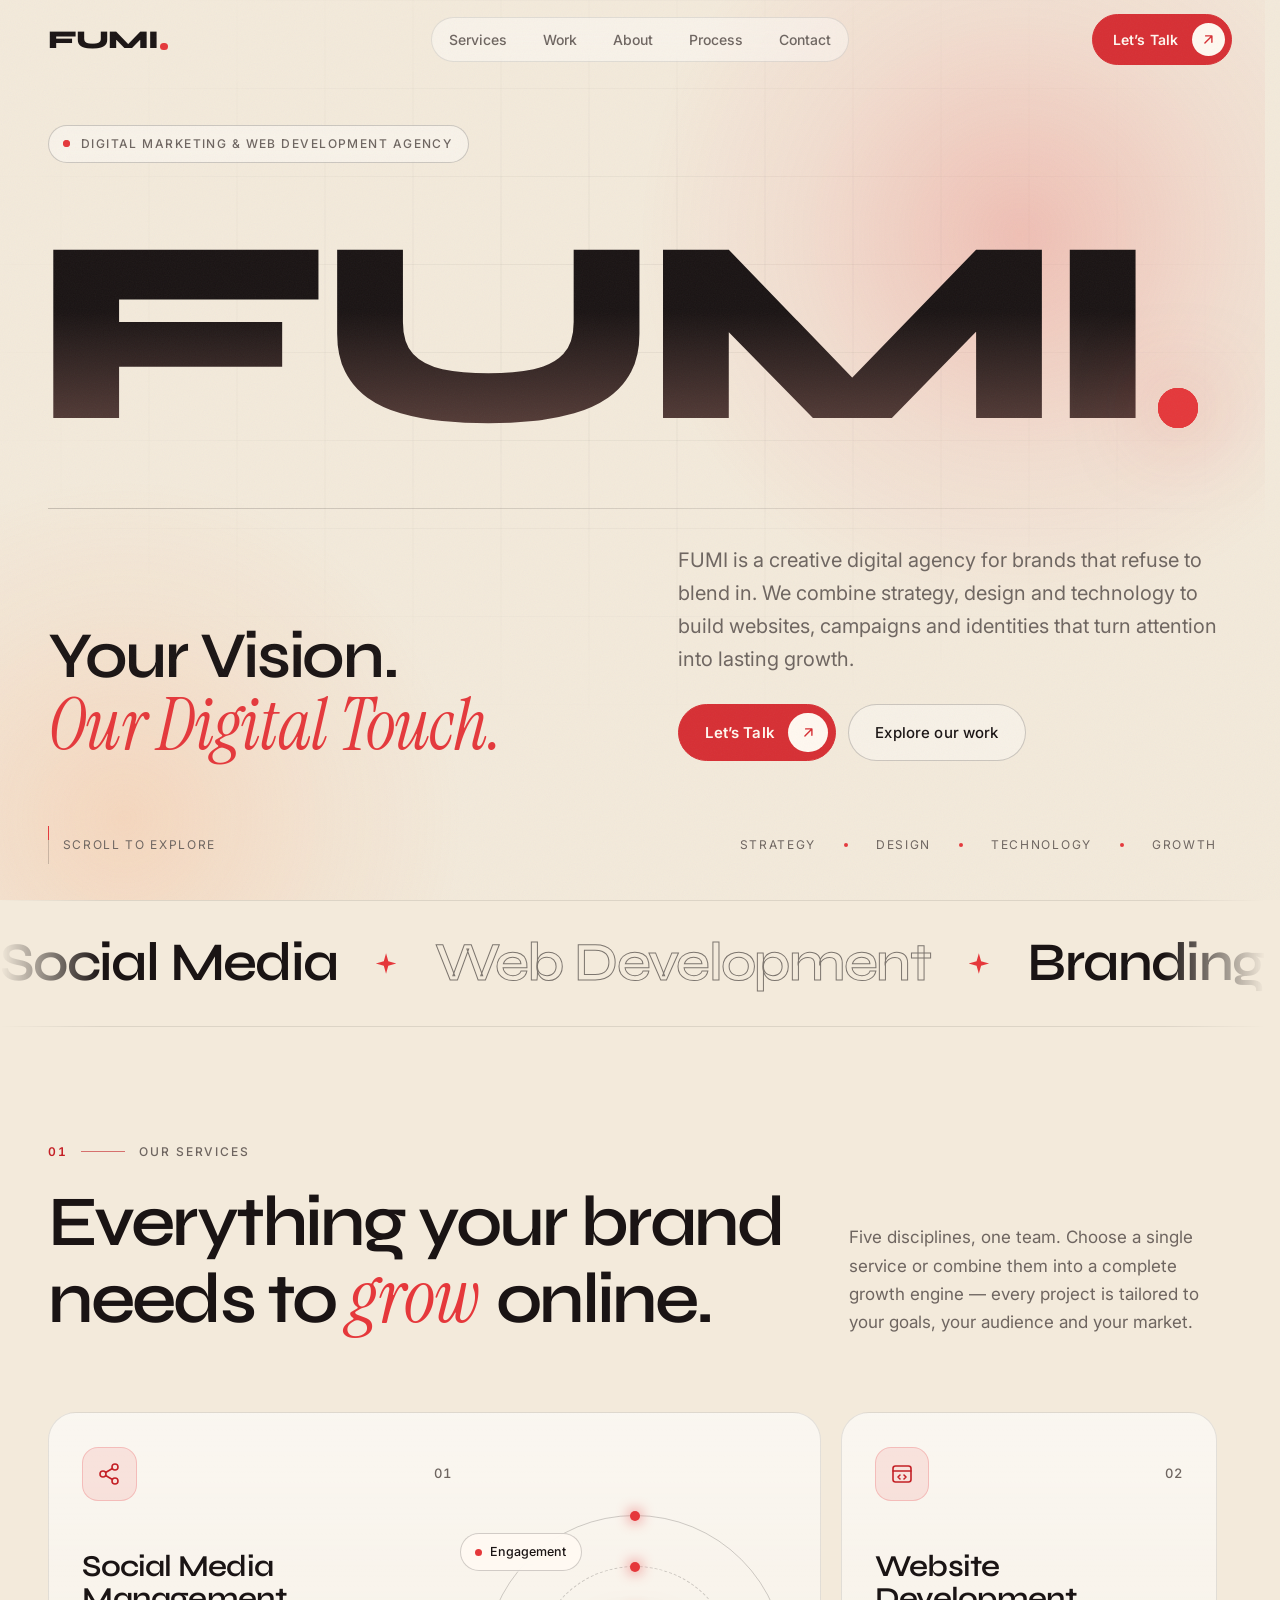
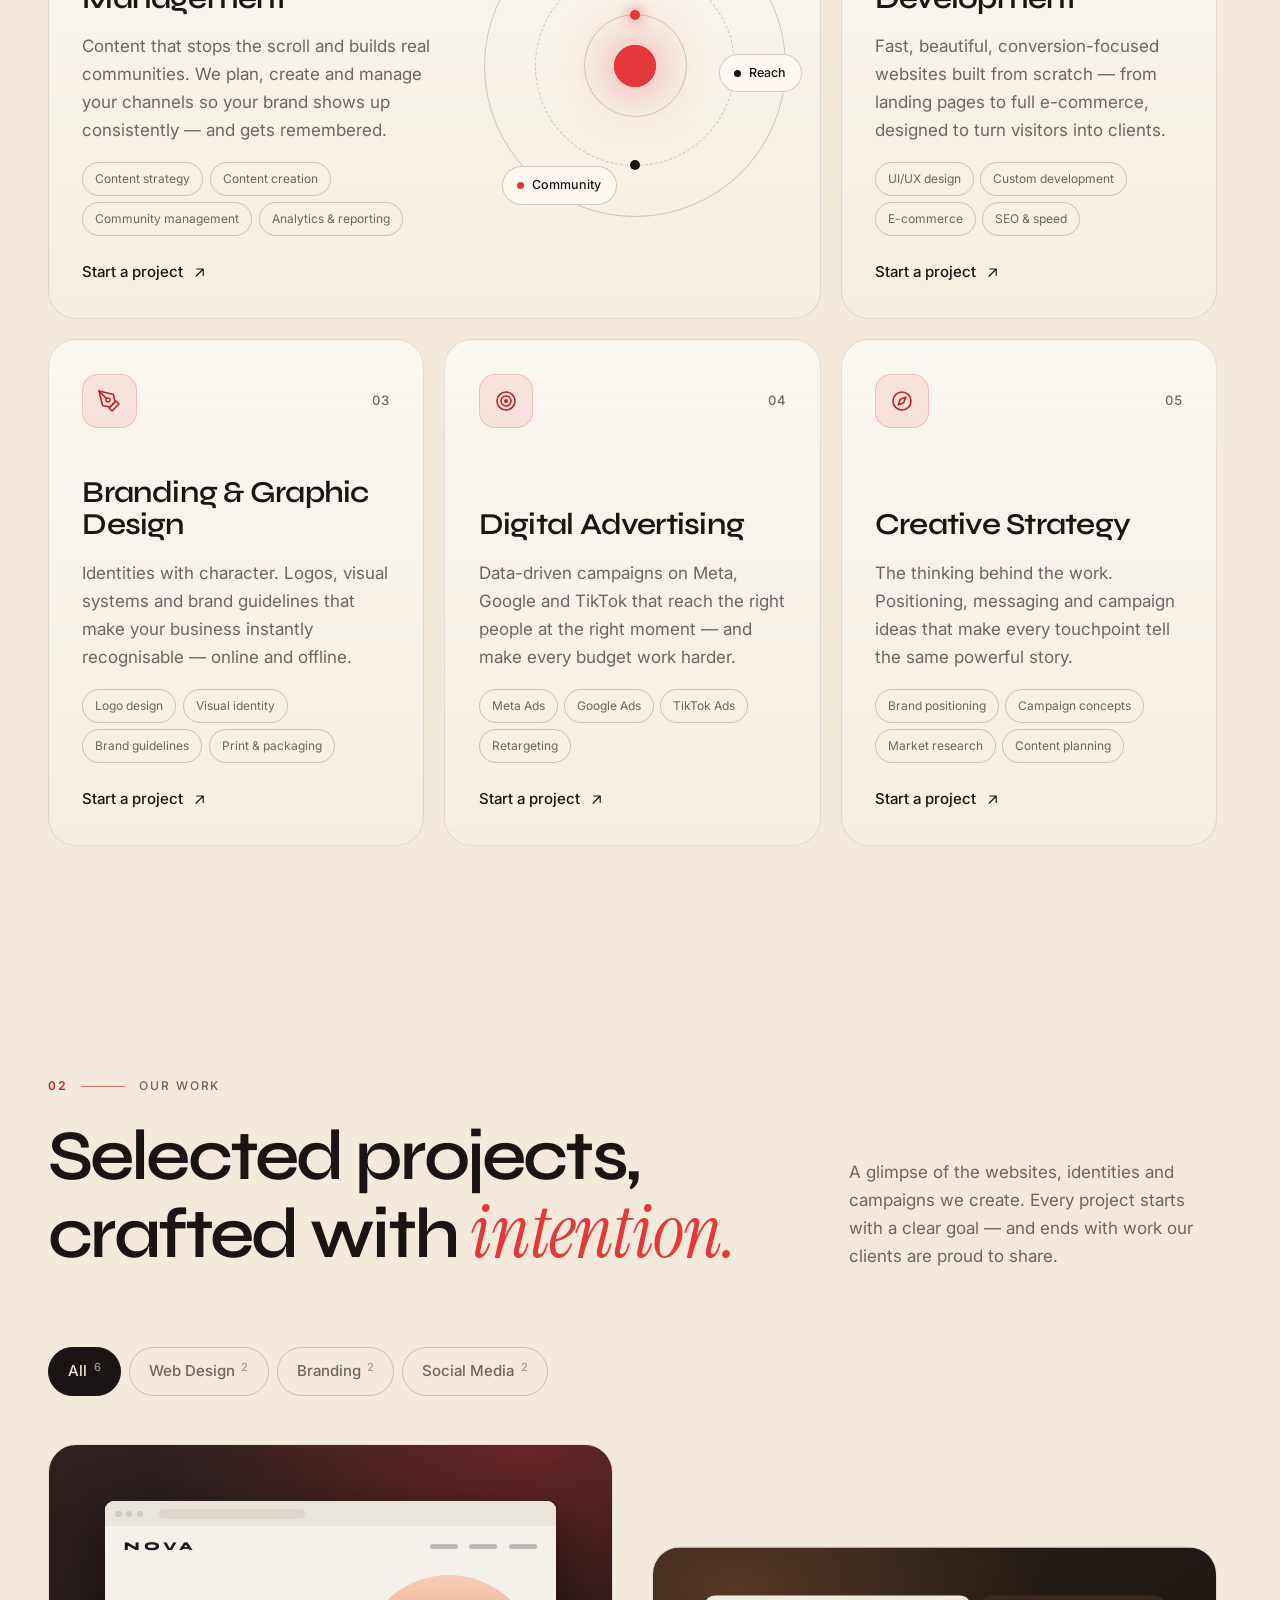
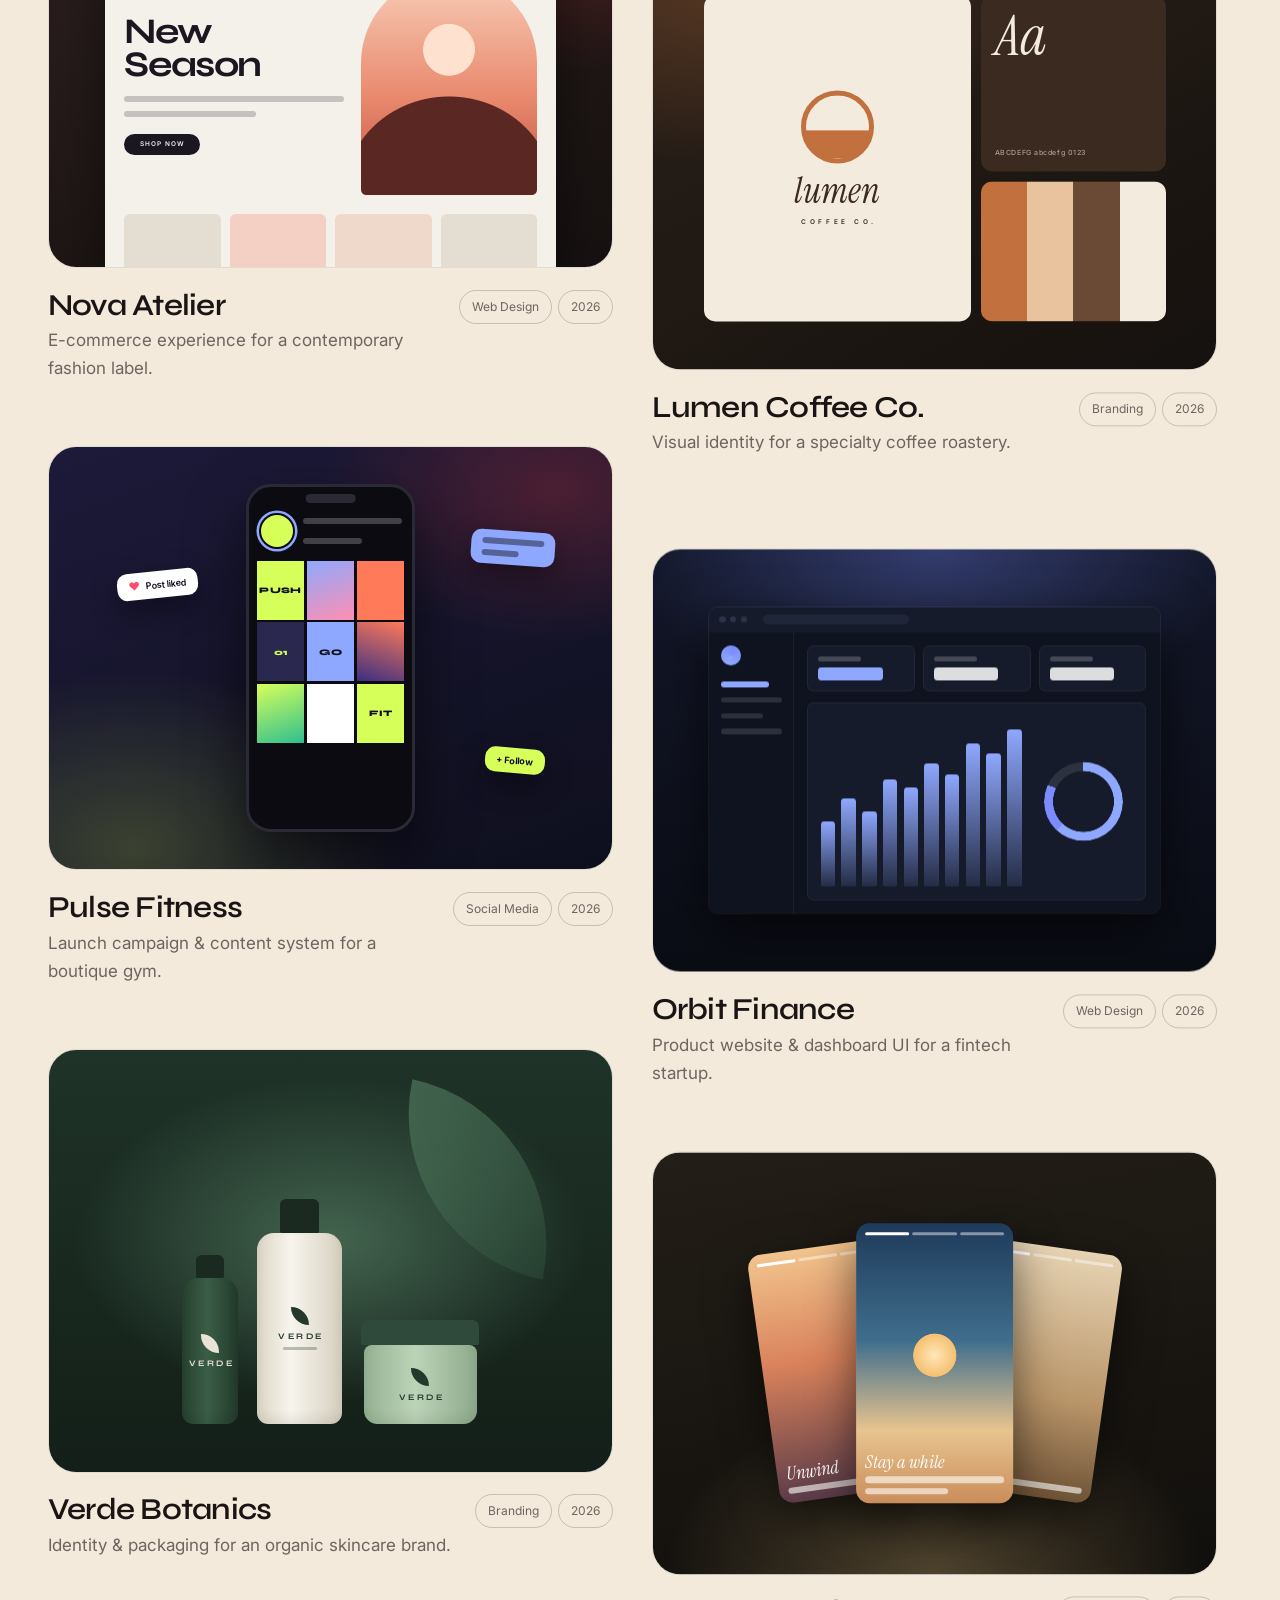
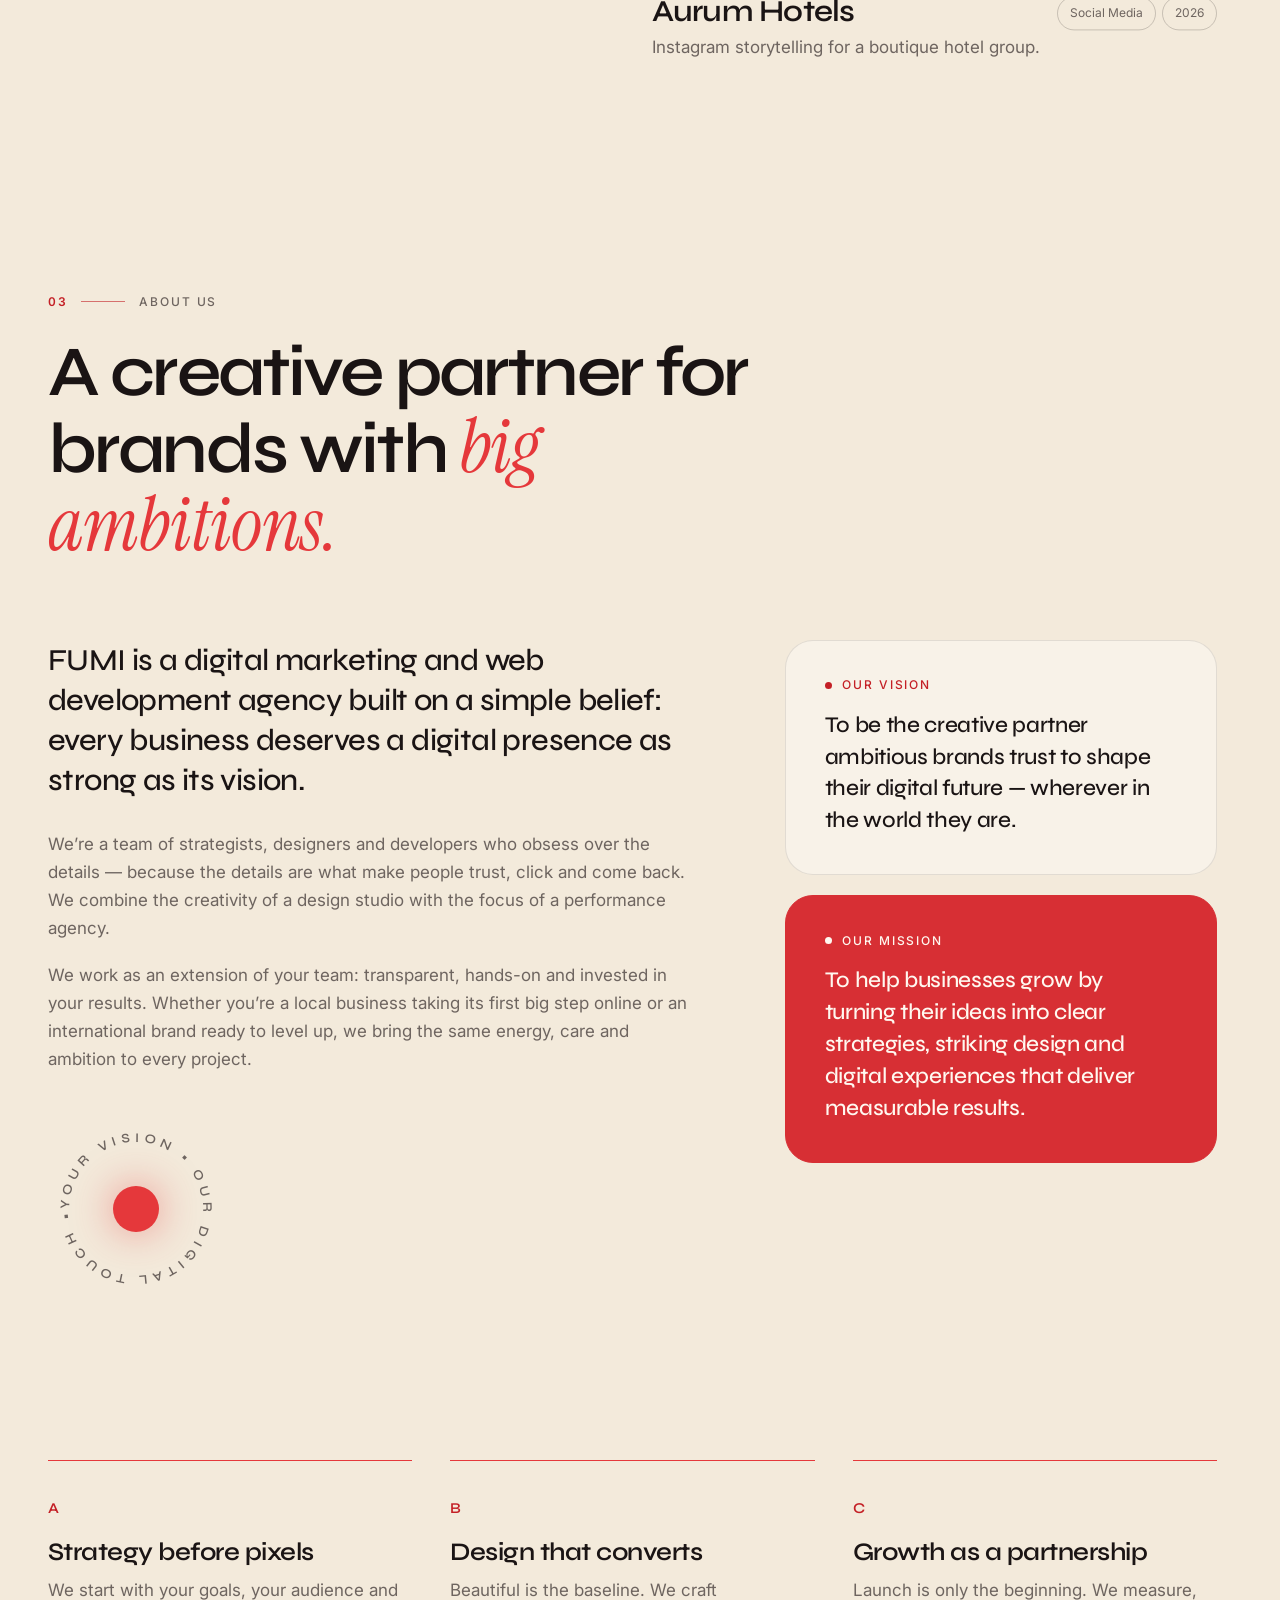
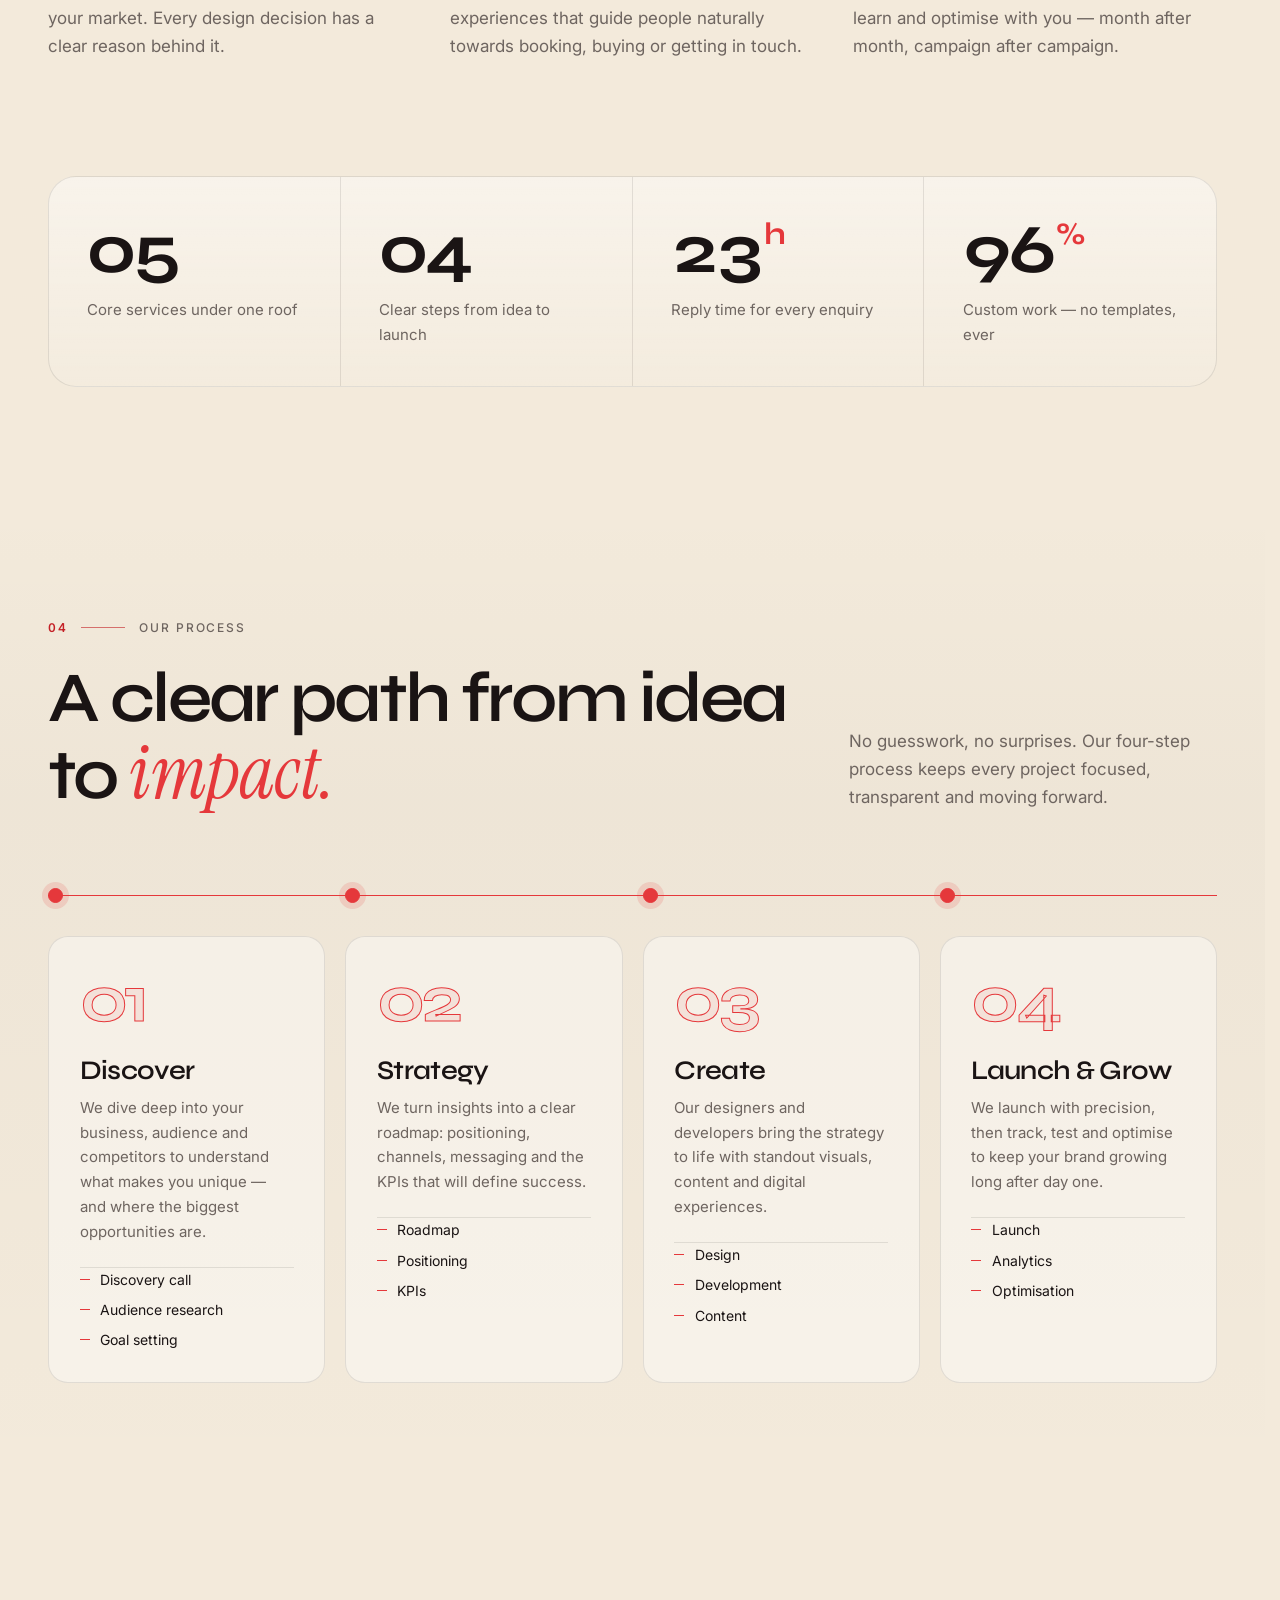
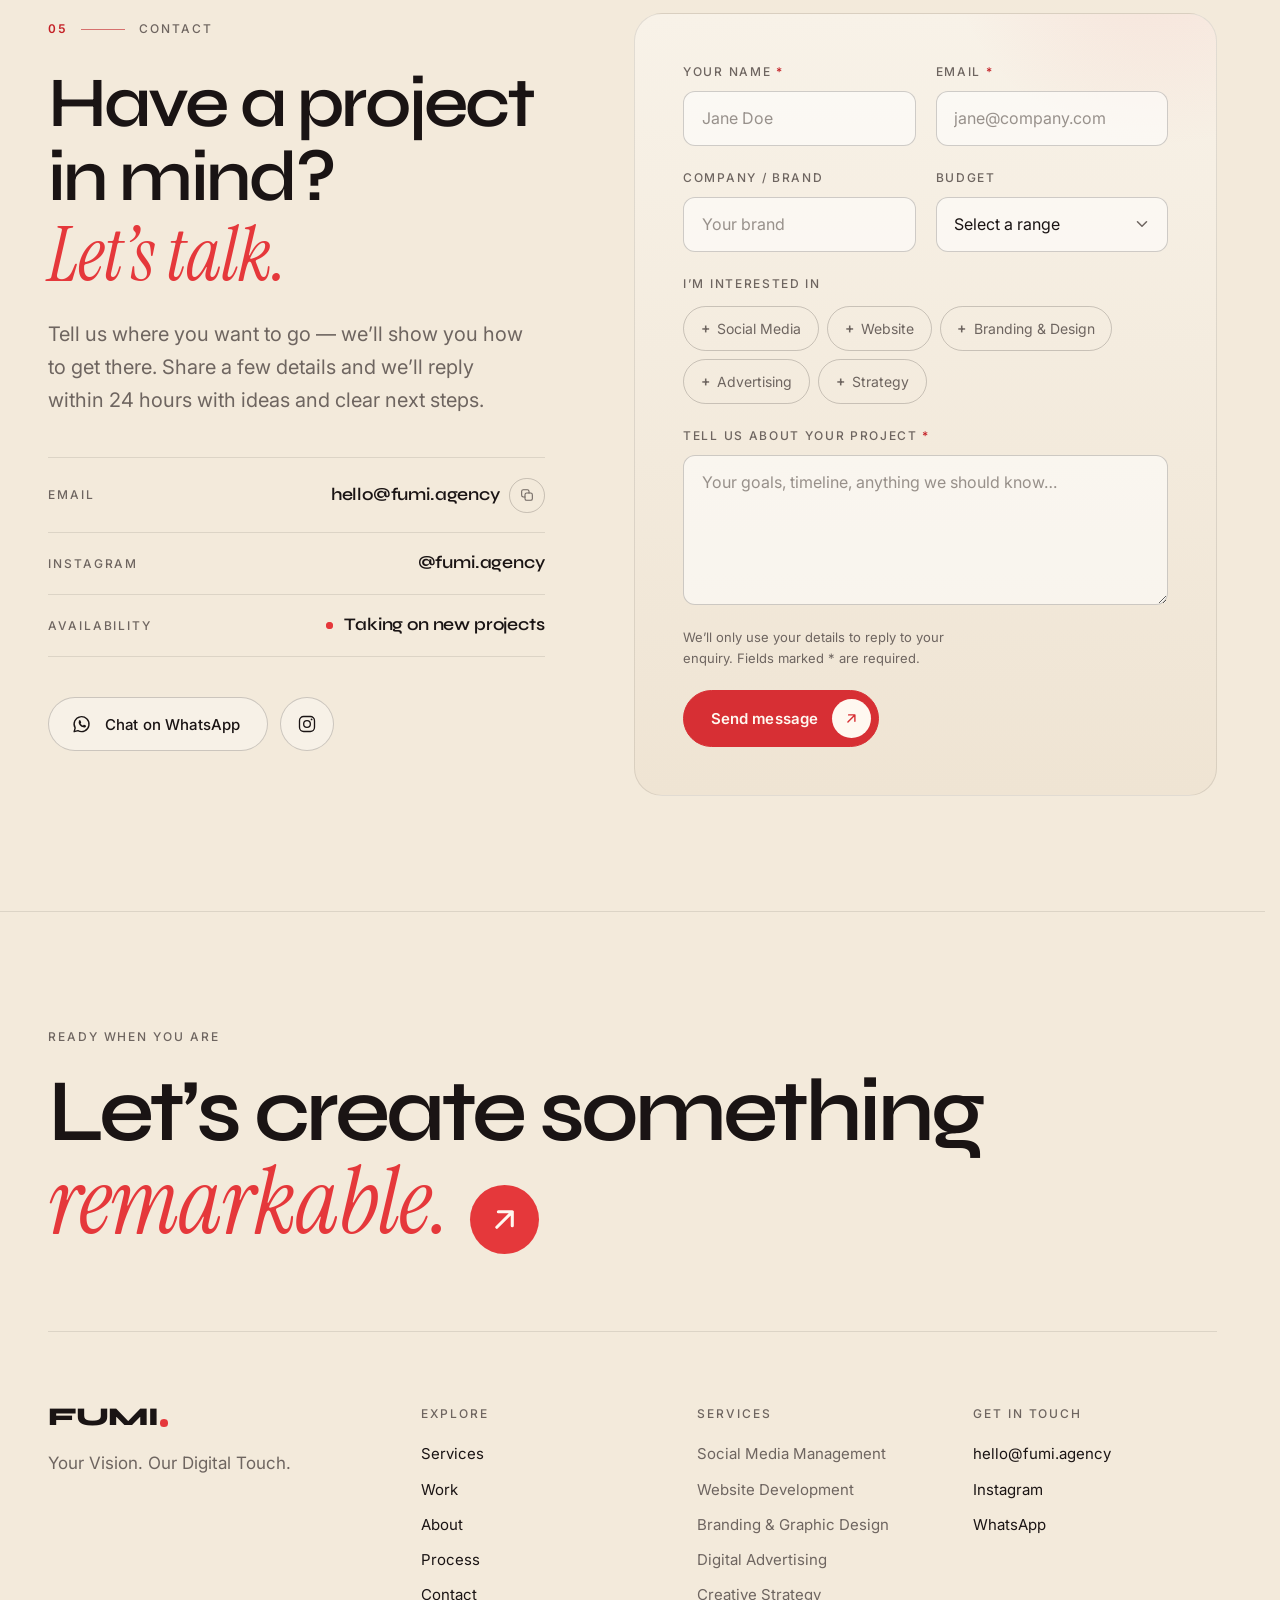
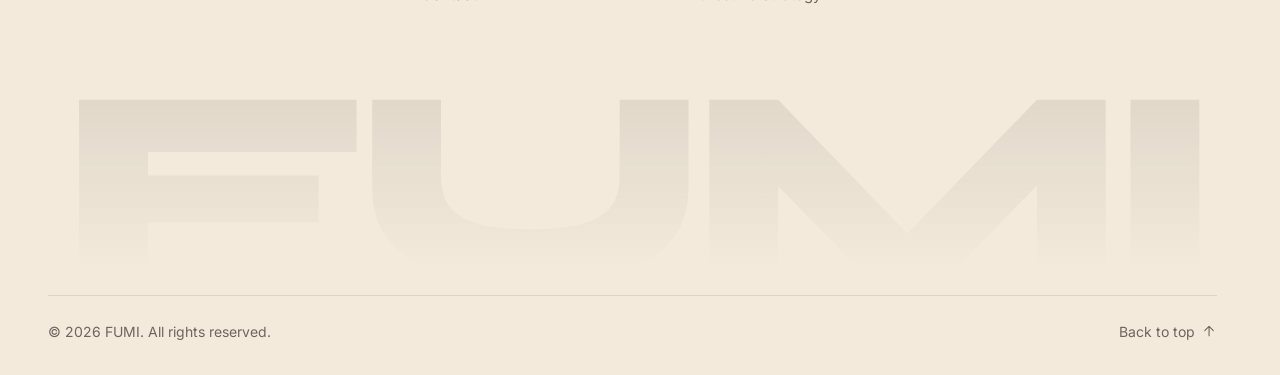
==== index.html @ e542ef67 "Initial commit: FUMI agency website One-page site for FUMI (digital marketing & web development agen" ====
<!DOCTYPE html>
<html lang="en" class="no-js">
<head>
  <meta charset="UTF-8">
  <meta name="viewport" content="width=device-width, initial-scale=1">
  <title>FUMI — Digital Marketing &amp; Web Development Agency</title>
  <meta name="description" content="FUMI is a digital marketing and web development agency. We craft websites, brand identities, social media and ad campaigns that help ambitious businesses grow. Your Vision. Our Digital Touch.">
  <meta name="theme-color" content="#F3EADB">
  <meta name="color-scheme" content="light">
  <meta name="robots" content="index, follow">
  <!-- Replace https://www.fumi.agency/ with your real domain (also in robots.txt and sitemap.xml) -->
  <link rel="canonical" href="https://www.fumi.agency/">

  <!-- Open Graph / social sharing -->
  <meta property="og:type" content="website">
  <meta property="og:site_name" content="FUMI">
  <meta property="og:title" content="FUMI — Digital Marketing &amp; Web Development Agency">
  <meta property="og:description" content="Websites, branding, social media and digital advertising for brands that refuse to blend in. Your Vision. Our Digital Touch.">
  <meta property="og:url" content="https://www.fumi.agency/">
  <meta property="og:image" content="https://www.fumi.agency/assets/og-image.png">
  <meta property="og:image:width" content="1200">
  <meta property="og:image:height" content="630">
  <meta property="og:image:alt" content="FUMI — Your Vision. Our Digital Touch.">
  <meta name="twitter:card" content="summary_large_image">
  <meta name="twitter:title" content="FUMI — Digital Marketing &amp; Web Development Agency">
  <meta name="twitter:description" content="Websites, branding, social media and digital advertising for brands that refuse to blend in.">
  <meta name="twitter:image" content="https://www.fumi.agency/assets/og-image.png">

  <link rel="icon" href="assets/favicon.svg" type="image/svg+xml">
  <link rel="apple-touch-icon" href="assets/apple-touch-icon.png">

  <!-- Enables animations only when JavaScript runs; falls back to a static page if main.js fails to load -->
  <script>
    document.documentElement.className = 'js';
    setTimeout(function () { if (!window.__fumi) document.documentElement.className = 'no-js'; }, 4000);
  </script>

  <link rel="preconnect" href="https://fonts.googleapis.com">
  <link rel="preconnect" href="https://fonts.gstatic.com" crossorigin>
  <link rel="stylesheet" href="https://fonts.googleapis.com/css2?family=Instrument+Serif:ital@1&family=Inter:wght@400;500;600&family=Syne:wght@500;600;700;800&display=swap">
  <link rel="stylesheet" href="css/style.css">
  <script src="js/main.js" defer></script>

  <script type="application/ld+json">
  {
    "@context": "https://schema.org",
    "@type": "Organization",
    "name": "FUMI",
    "description": "Digital marketing and web development agency offering social media management, website development, branding & graphic design, digital advertising and creative strategy.",
    "slogan": "Your Vision. Our Digital Touch.",
    "url": "https://www.fumi.agency/",
    "logo": "https://www.fumi.agency/assets/logo.png",
    "image": "https://www.fumi.agency/assets/og-image.png",
    "email": "hello@fumi.agency",
    "sameAs": ["https://www.instagram.com/fumi.agency/"],
    "areaServed": "Worldwide",
    "knowsAbout": ["Social Media Management", "Website Development", "Branding", "Graphic Design", "Digital Advertising", "Creative Strategy"]
  }
  </script>
</head>
<body>
  <a class="skip-link" href="#main">Skip to content</a>

  <!-- Icon sprite -->
  <svg class="sprite" aria-hidden="true" focusable="false" xmlns="http://www.w3.org/2000/svg">
    <symbol id="i-arrow" viewBox="0 0 24 24"><path d="M7 17 17 7M8 7h9v9"/></symbol>
    <symbol id="i-close" viewBox="0 0 24 24"><path d="M6 6l12 12M18 6 6 18"/></symbol>
    <symbol id="i-mail" viewBox="0 0 24 24"><rect x="3" y="5" width="18" height="14" rx="2.5"/><path d="m4 7 8 6 8-6"/></symbol>
    <symbol id="i-copy" viewBox="0 0 24 24"><rect x="9" y="9" width="11" height="11" rx="2.5"/><path d="M15 9V6.5A2.5 2.5 0 0 0 12.5 4h-6A2.5 2.5 0 0 0 4 6.5v6A2.5 2.5 0 0 0 6.5 15H9"/></symbol>
    <symbol id="i-check" viewBox="0 0 24 24"><path d="M5 12.5 10 17 19 7"/></symbol>
    <symbol id="i-instagram" viewBox="0 0 24 24"><rect x="3" y="3" width="18" height="18" rx="5"/><circle cx="12" cy="12" r="4"/><circle cx="17.5" cy="6.5" r="1.1" fill="currentColor" stroke="none"/></symbol>
    <symbol id="i-whatsapp" viewBox="0 0 24 24"><path d="M3.6 20.4l1.2-4.3A8.6 8.6 0 1 1 8 19.2z"/><path fill="currentColor" stroke="none" d="M9.1 7.6c.2-.4.4-.4.7-.4h.5c.2 0 .4 0 .6.4l.8 1.8c.1.2.1.4 0 .6l-.5.7c-.1.2-.1.3 0 .5.5.9 1.3 1.7 2.3 2.2.2.1.3.1.5-.1l.7-.8c.2-.2.3-.2.5-.1l1.8.8c.3.1.4.3.4.5 0 .5-.2 1.2-.8 1.5-.6.4-1.7.6-3.4-.1-1.5-.6-2.9-1.9-3.8-3.4-.8-1.4-.6-2.5-.3-3.1z"/></symbol>
    <symbol id="i-social" viewBox="0 0 24 24"><circle cx="18" cy="5" r="3"/><circle cx="6" cy="12" r="3"/><circle cx="18" cy="19" r="3"/><path d="m8.6 13.5 6.8 4M15.4 6.5l-6.8 4"/></symbol>
    <symbol id="i-web" viewBox="0 0 24 24"><rect x="3" y="4" width="18" height="16" rx="2.5"/><path d="M3 9h18M10 13l-2 2 2 2M14 13l2 2-2 2"/></symbol>
    <symbol id="i-brand" viewBox="0 0 24 24"><path d="m12 19 7-7 3 3-7 7-3-3z"/><path d="m18 13-1.5-7.5L2 2l3.5 14.5L13 18l5-5z"/><path d="m2 2 7.6 7.6"/><circle cx="11" cy="11" r="2"/></symbol>
    <symbol id="i-ads" viewBox="0 0 24 24"><circle cx="12" cy="12" r="9"/><circle cx="12" cy="12" r="5"/><circle cx="12" cy="12" r="1.2" fill="currentColor"/></symbol>
    <symbol id="i-strategy" viewBox="0 0 24 24"><circle cx="12" cy="12" r="9"/><path d="m15.8 8.2-2.1 5.5-5.5 2.1 2.1-5.5z"/></symbol>
  </svg>

  <!-- Intro loader / page transition curtain -->
  <div class="loader" aria-hidden="true">
    <div class="loader__brand">
      <span class="loader__word"><span style="--i:0">F</span><span style="--i:1">U</span><span style="--i:2">M</span><span style="--i:3">I</span></span><span class="loader__dot"></span>
    </div>
    <div class="loader__bar"><span></span></div>
  </div>

  <div class="scroll-progress" aria-hidden="true"></div>

  <!-- ================= HEADER ================= -->
  <header class="header" id="header">
    <div class="container header__inner">
      <a class="logo" href="#home" aria-label="FUMI — back to top">
        <span class="logo__word">FUMI</span><span class="logo__dot" aria-hidden="true"></span>
      </a>

      <nav class="nav" aria-label="Primary">
        <ul class="nav__list">
          <li><a class="nav__link" href="#services">Services</a></li>
          <li><a class="nav__link" href="#work">Work</a></li>
          <li><a class="nav__link" href="#about">About</a></li>
          <li><a class="nav__link" href="#process">Process</a></li>
          <li><a class="nav__link" href="#contact">Contact</a></li>
        </ul>
      </nav>

      <div class="header__actions">
        <a class="btn btn--primary btn--sm btn--icon header__cta" href="#contact" data-magnetic>
          <span class="btn__label">Let’s Talk</span>
          <span class="btn__icon" aria-hidden="true"><svg class="icon"><use href="#i-arrow"/></svg><svg class="icon"><use href="#i-arrow"/></svg></span>
        </a>
        <button class="burger" type="button" aria-label="Open menu" aria-expanded="false" aria-controls="mobile-menu">
          <span></span><span></span>
        </button>
      </div>
    </div>
  </header>

  <!-- Mobile menu -->
  <div class="menu" id="mobile-menu" aria-hidden="true">
    <nav class="menu__nav" aria-label="Mobile">
      <ul>
        <li style="--i:0"><a class="menu__link" href="#services"><span class="menu__num">01</span>Services</a></li>
        <li style="--i:1"><a class="menu__link" href="#work"><span class="menu__num">02</span>Work</a></li>
        <li style="--i:2"><a class="menu__link" href="#about"><span class="menu__num">03</span>About</a></li>
        <li style="--i:3"><a class="menu__link" href="#process"><span class="menu__num">04</span>Process</a></li>
        <li style="--i:4"><a class="menu__link" href="#contact"><span class="menu__num">05</span>Contact</a></li>
      </ul>
    </nav>
    <div class="menu__footer">
      <a href="mailto:hello@fumi.agency">hello@fumi.agency</a>
      <div class="menu__socials">
        <a href="https://www.instagram.com/fumi.agency/" target="_blank" rel="noopener">Instagram</a>
        <a href="https://wa.me/000000000000" target="_blank" rel="noopener">WhatsApp</a>
      </div>
    </div>
  </div>

  <main id="main">

    <!-- ================= HERO ================= -->
    <section class="hero" id="home" aria-label="Introduction">
      <div class="hero__bg" aria-hidden="true">
        <div class="hero__grid"></div>
        <div class="hero__orb hero__orb--1"></div>
        <div class="hero__orb hero__orb--2"></div>
      </div>

      <div class="container hero__inner">
        <p class="hero__eyebrow" data-hero style="--hd:.25s"><span class="pulse" aria-hidden="true"></span>Digital Marketing &amp; Web Development Agency</p>

        <h1 class="hero__brand">
          <span class="sr-only">FUMI — Digital Marketing and Web Development Agency</span>
          <span class="hero__word" aria-hidden="true">
            <span class="char-wrap"><span class="char" style="--i:0">F</span></span><span class="char-wrap"><span class="char" style="--i:1">U</span></span><span class="char-wrap"><span class="char" style="--i:2">M</span></span><span class="char-wrap"><span class="char" style="--i:3">I</span></span><span class="hero__dot"></span>
          </span>
        </h1>

        <div class="hero__bottom">
          <p class="hero__title">
            <span class="line"><span style="--i:0">Your Vision.</span></span>
            <span class="line"><span style="--i:1"><em>Our Digital Touch.</em></span></span>
          </p>
          <div class="hero__aside">
            <p class="hero__intro" data-hero style="--hd:.9s">FUMI is a creative digital agency for brands that refuse to blend in. We combine strategy, design and technology to build websites, campaigns and identities that turn attention into lasting growth.</p>
            <div class="hero__actions" data-hero style="--hd:1s">
              <a class="btn btn--primary btn--icon" href="#contact" data-magnetic>
                <span class="btn__label">Let’s Talk</span>
                <span class="btn__icon" aria-hidden="true"><svg class="icon"><use href="#i-arrow"/></svg><svg class="icon"><use href="#i-arrow"/></svg></span>
              </a>
              <a class="btn btn--ghost" href="#work"><span class="btn__label">Explore our work</span></a>
            </div>
          </div>
        </div>

        <div class="hero__footer" data-hero style="--hd:1.15s">
          <a class="scroll-cue" href="#services"><span class="scroll-cue__track" aria-hidden="true"><span></span></span>Scroll to explore</a>
          <ul class="hero__disciplines" aria-label="What we combine">
            <li>Strategy</li><li>Design</li><li>Technology</li><li>Growth</li>
          </ul>
        </div>
      </div>
    </section>

    <!-- Marquee -->
    <div class="marquee" aria-hidden="true">
      <div class="marquee__track">
        <div class="marquee__group">
          <span class="marquee__item">Social Media</span><span class="marquee__star"></span>
          <span class="marquee__item marquee__item--outline">Web Development</span><span class="marquee__star"></span>
          <span class="marquee__item">Branding</span><span class="marquee__star"></span>
          <span class="marquee__item marquee__item--outline">Digital Advertising</span><span class="marquee__star"></span>
          <span class="marquee__item">Creative Strategy</span><span class="marquee__star"></span>
        </div>
        <div class="marquee__group">
          <span class="marquee__item">Social Media</span><span class="marquee__star"></span>
          <span class="marquee__item marquee__item--outline">Web Development</span><span class="marquee__star"></span>
          <span class="marquee__item">Branding</span><span class="marquee__star"></span>
          <span class="marquee__item marquee__item--outline">Digital Advertising</span><span class="marquee__star"></span>
          <span class="marquee__item">Creative Strategy</span><span class="marquee__star"></span>
        </div>
      </div>
    </div>

    <!-- ================= SERVICES ================= -->
    <section class="section services" id="services" aria-labelledby="services-title">
      <div class="container">
        <header class="section-head">
          <p class="section-label" data-reveal><span class="section-label__num">01</span>Our Services</p>
          <h2 class="section-title" id="services-title" data-reveal>Everything your brand needs to <em>grow</em> online.</h2>
          <p class="section-intro" data-reveal>Five disciplines, one team. Choose a single service or combine them into a complete growth engine — every project is tailored to your goals, your audience and your market.</p>
        </header>

        <div class="services__grid" data-reveal-group>
          <article class="service service--featured" data-reveal data-spotlight>
            <div class="service__content">
              <div class="service__top">
                <span class="service__icon"><svg class="icon"><use href="#i-social"/></svg></span>
                <span class="service__num">01</span>
              </div>
              <h3 class="service__title">Social Media Management</h3>
              <p class="service__text">Content that stops the scroll and builds real communities. We plan, create and manage your channels so your brand shows up consistently — and gets remembered.</p>
              <ul class="service__tags">
                <li>Content strategy</li><li>Content creation</li><li>Community management</li><li>Analytics &amp; reporting</li>
              </ul>
              <a class="service__link" href="#contact" data-service="Social Media Management">Start a project <svg class="icon" aria-hidden="true"><use href="#i-arrow"/></svg></a>
            </div>
            <div class="service__visual" aria-hidden="true">
              <div class="orbit">
                <span class="orbit__ring orbit__ring--1"><i></i></span>
                <span class="orbit__ring orbit__ring--2"><i></i><i></i></span>
                <span class="orbit__ring orbit__ring--3"><i></i></span>
                <span class="orbit__core"></span>
                <span class="orbit__chip orbit__chip--1"><b></b>Engagement</span>
                <span class="orbit__chip orbit__chip--2"><b></b>Reach</span>
                <span class="orbit__chip orbit__chip--3"><b></b>Community</span>
              </div>
            </div>
          </article>

          <article class="service" data-reveal data-spotlight>
            <div class="service__content">
              <div class="service__top">
                <span class="service__icon"><svg class="icon"><use href="#i-web"/></svg></span>
                <span class="service__num">02</span>
              </div>
              <h3 class="service__title">Website Development</h3>
              <p class="service__text">Fast, beautiful, conversion-focused websites built from scratch — from landing pages to full e-commerce, designed to turn visitors into clients.</p>
              <ul class="service__tags">
                <li>UI/UX design</li><li>Custom development</li><li>E-commerce</li><li>SEO &amp; speed</li>
              </ul>
              <a class="service__link" href="#contact" data-service="Website Development">Start a project <svg class="icon" aria-hidden="true"><use href="#i-arrow"/></svg></a>
            </div>
          </article>

          <article class="service" data-reveal data-spotlight>
            <div class="service__content">
              <div class="service__top">
                <span class="service__icon"><svg class="icon"><use href="#i-brand"/></svg></span>
                <span class="service__num">03</span>
              </div>
              <h3 class="service__title">Branding &amp; Graphic Design</h3>
              <p class="service__text">Identities with character. Logos, visual systems and brand guidelines that make your business instantly recognisable — online and offline.</p>
              <ul class="service__tags">
                <li>Logo design</li><li>Visual identity</li><li>Brand guidelines</li><li>Print &amp; packaging</li>
              </ul>
              <a class="service__link" href="#contact" data-service="Branding &amp; Graphic Design">Start a project <svg class="icon" aria-hidden="true"><use href="#i-arrow"/></svg></a>
            </div>
          </article>

          <article class="service" data-reveal data-spotlight>
            <div class="service__content">
              <div class="service__top">
                <span class="service__icon"><svg class="icon"><use href="#i-ads"/></svg></span>
                <span class="service__num">04</span>
              </div>
              <h3 class="service__title">Digital Advertising</h3>
              <p class="service__text">Data-driven campaigns on Meta, Google and TikTok that reach the right people at the right moment — and make every budget work harder.</p>
              <ul class="service__tags">
                <li>Meta Ads</li><li>Google Ads</li><li>TikTok Ads</li><li>Retargeting</li>
              </ul>
              <a class="service__link" href="#contact" data-service="Digital Advertising">Start a project <svg class="icon" aria-hidden="true"><use href="#i-arrow"/></svg></a>
            </div>
          </article>

          <article class="service" data-reveal data-spotlight>
            <div class="service__content">
              <div class="service__top">
                <span class="service__icon"><svg class="icon"><use href="#i-strategy"/></svg></span>
                <span class="service__num">05</span>
              </div>
              <h3 class="service__title">Creative Strategy</h3>
              <p class="service__text">The thinking behind the work. Positioning, messaging and campaign ideas that make every touchpoint tell the same powerful story.</p>
              <ul class="service__tags">
                <li>Brand positioning</li><li>Campaign concepts</li><li>Market research</li><li>Content planning</li>
              </ul>
              <a class="service__link" href="#contact" data-service="Creative Strategy">Start a project <svg class="icon" aria-hidden="true"><use href="#i-arrow"/></svg></a>
            </div>
          </article>
        </div>
      </div>
    </section>

    <!-- ================= WORK ================= -->
    <!-- NOTE: The six projects below are sample showcase pieces. Replace them with your real case studies
         (title, description, category, and the hidden .project__details block used by the pop-up). -->
    <section class="section work" id="work" aria-labelledby="work-title">
      <div class="container">
        <header class="section-head">
          <p class="section-label" data-reveal><span class="section-label__num">02</span>Our Work</p>
          <h2 class="section-title" id="work-title" data-reveal>Selected projects, crafted with <em>intention.</em></h2>
          <p class="section-intro" data-reveal>A glimpse of the websites, identities and campaigns we create. Every project starts with a clear goal — and ends with work our clients are proud to share.</p>
        </header>

        <div class="work__filters" role="group" aria-label="Filter projects" data-reveal>
          <button class="filter is-active" type="button" data-filter="all" aria-pressed="true">All <span class="filter__count"></span></button>
          <button class="filter" type="button" data-filter="web" aria-pressed="false">Web Design <span class="filter__count"></span></button>
          <button class="filter" type="button" data-filter="branding" aria-pressed="false">Branding <span class="filter__count"></span></button>
          <button class="filter" type="button" data-filter="social" aria-pressed="false">Social Media <span class="filter__count"></span></button>
        </div>
        <p class="sr-only" id="work-status" aria-live="polite"></p>

        <div class="work__grid">
          <!-- Project 1 -->
          <article class="project" data-category="web" data-label="Web Design · 2026" data-service="Website Development" data-reveal>
            <div class="project__media" aria-hidden="true">
              <div class="mock mock--nova">
                <div class="m-browser">
                  <div class="m-browser__bar"><i></i><i></i><i></i><span class="m-browser__url"></span></div>
                  <div class="nova-body">
                    <div class="nova-nav"><b>NOVA</b><span></span><span></span><span></span></div>
                    <div class="nova-hero">
                      <div class="nova-copy">
                        <strong>New<br>Season</strong>
                        <span class="m-line"></span><span class="m-line m-line--short"></span>
                        <span class="nova-btn">SHOP NOW</span>
                      </div>
                      <div class="nova-arch"></div>
                    </div>
                    <div class="nova-products"><span></span><span></span><span></span><span></span></div>
                  </div>
                </div>
              </div>
              <span class="project__view">View project</span>
            </div>
            <div class="project__meta">
              <h3 class="project__title"><button class="project__open" type="button" aria-haspopup="dialog">Nova Atelier</button></h3>
              <p class="project__desc">E-commerce experience for a contemporary fashion label.</p>
              <ul class="project__tags"><li>Web Design</li><li>2026</li></ul>
            </div>
            <div class="project__details" hidden>
              <h4>Overview</h4>
              <p>Nova Atelier needed an online store that felt as considered as their collections. We designed and built a fast, editorial-style shop that puts the product first and makes checkout effortless.</p>
              <h4>The challenge</h4>
              <p>Their previous store looked generic, loaded slowly on mobile and failed to communicate the craftsmanship behind each piece.</p>
              <h4>What we did</h4>
              <ul><li>UX research &amp; site architecture</li><li>Editorial art direction &amp; UI design</li><li>Custom e-commerce development</li><li>Performance &amp; SEO optimisation</li></ul>
            </div>
          </article>

          <!-- Project 2 -->
          <article class="project" data-category="branding" data-label="Branding · 2026" data-service="Branding &amp; Graphic Design" data-reveal>
            <div class="project__media" aria-hidden="true">
              <div class="mock mock--lumen">
                <div class="lumen-board">
                  <div class="lumen-logo"><span class="lumen-mark"></span><b>lumen</b><small>COFFEE CO.</small></div>
                  <div class="lumen-type"><b>Aa</b><span>ABCDEFG abcdefg 0123</span></div>
                  <div class="lumen-swatches"><i></i><i></i><i></i><i></i></div>
                </div>
              </div>
              <span class="project__view">View project</span>
            </div>
            <div class="project__meta">
              <h3 class="project__title"><button class="project__open" type="button" aria-haspopup="dialog">Lumen Coffee Co.</button></h3>
              <p class="project__desc">Visual identity for a specialty coffee roastery.</p>
              <ul class="project__tags"><li>Branding</li><li>2026</li></ul>
            </div>
            <div class="project__details" hidden>
              <h4>Overview</h4>
              <p>A warm, confident identity for a roastery that wanted to stand out on crowded shelves and busy streets. The rising-sun mark captures the ritual of the first cup of the day.</p>
              <h4>The challenge</h4>
              <p>Lumen was opening its first café and retail range, and needed a brand that works everywhere — from cups and bags to signage and Instagram.</p>
              <h4>What we did</h4>
              <ul><li>Brand strategy &amp; positioning</li><li>Logo &amp; visual identity system</li><li>Packaging &amp; print design</li><li>Brand guidelines</li></ul>
            </div>
          </article>

          <!-- Project 3 -->
          <article class="project" data-category="social" data-label="Social Media · 2026" data-service="Social Media Management" data-reveal>
            <div class="project__media" aria-hidden="true">
              <div class="mock mock--pulse">
                <div class="m-phone">
                  <span class="m-phone__notch"></span>
                  <div class="pulse-profile"><span class="pulse-avatar"></span><span class="m-line"></span><span class="m-line m-line--short"></span></div>
                  <div class="pulse-grid"><span>PUSH</span><span></span><span></span><span>01</span><span>GO</span><span></span><span></span><span></span><span>FIT</span></div>
                </div>
                <div class="pulse-float pulse-float--1"><b>♥</b>Post liked</div>
                <div class="pulse-float pulse-float--2">+ Follow</div>
                <div class="pulse-float pulse-float--3"><span class="m-line"></span><span class="m-line m-line--short"></span></div>
              </div>
              <span class="project__view">View project</span>
            </div>
            <div class="project__meta">
              <h3 class="project__title"><button class="project__open" type="button" aria-haspopup="dialog">Pulse Fitness</button></h3>
              <p class="project__desc">Launch campaign &amp; content system for a boutique gym.</p>
              <ul class="project__tags"><li>Social Media</li><li>2026</li></ul>
            </div>
            <div class="project__details" hidden>
              <h4>Overview</h4>
              <p>We built a bold, energetic content system that made Pulse impossible to scroll past — and gave their team templates to stay consistent every single week.</p>
              <h4>The challenge</h4>
              <p>A new gym entering a competitive market, with no online presence and only six weeks until opening day.</p>
              <h4>What we did</h4>
              <ul><li>Social media strategy &amp; content calendar</li><li>Campaign concept &amp; art direction</li><li>Reels, stories &amp; post templates</li><li>Community management &amp; reporting</li></ul>
            </div>
          </article>

          <!-- Project 4 -->
          <article class="project" data-category="web" data-label="Web Design · 2026" data-service="Website Development" data-reveal>
            <div class="project__media" aria-hidden="true">
              <div class="mock mock--orbit">
                <div class="m-browser m-browser--dark">
                  <div class="m-browser__bar"><i></i><i></i><i></i><span class="m-browser__url"></span></div>
                  <div class="orbit-body">
                    <div class="orbit-side"><b></b><span></span><span></span><span></span><span></span></div>
                    <div class="orbit-main">
                      <div class="orbit-stats"><div><small></small><b></b></div><div><small></small><b></b></div><div><small></small><b></b></div></div>
                      <div class="orbit-chart">
                        <i style="--h:38%"></i><i style="--h:52%"></i><i style="--h:44%"></i><i style="--h:63%"></i><i style="--h:58%"></i><i style="--h:72%"></i><i style="--h:66%"></i><i style="--h:84%"></i><i style="--h:78%"></i><i style="--h:92%"></i>
                        <span class="orbit-donut"></span>
                      </div>
                    </div>
                  </div>
                </div>
              </div>
              <span class="project__view">View project</span>
            </div>
            <div class="project__meta">
              <h3 class="project__title"><button class="project__open" type="button" aria-haspopup="dialog">Orbit Finance</button></h3>
              <p class="project__desc">Product website &amp; dashboard UI for a fintech startup.</p>
              <ul class="project__tags"><li>Web Design</li><li>2026</li></ul>
            </div>
            <div class="project__details" hidden>
              <h4>Overview</h4>
              <p>Orbit makes business finance simple. We translated a complex product into a clear, trustworthy website and designed a dashboard that users understand at a glance.</p>
              <h4>The challenge</h4>
              <p>Explaining a technical product to non-technical founders — while building enough trust for them to connect their bank accounts.</p>
              <h4>What we did</h4>
              <ul><li>Messaging &amp; information architecture</li><li>Website UI design &amp; development</li><li>Dashboard UX/UI design</li><li>Design system &amp; component library</li></ul>
            </div>
          </article>

          <!-- Project 5 -->
          <article class="project" data-category="branding" data-label="Branding · 2026" data-service="Branding &amp; Graphic Design" data-reveal>
            <div class="project__media" aria-hidden="true">
              <div class="mock mock--verde">
                <span class="verde-leaf"></span>
                <div class="verde-scene">
                  <div class="verde-item verde-item--tube"><span class="verde-cap"></span><span class="verde-body"><i></i><b>VERDE</b></span></div>
                  <div class="verde-item verde-item--bottle"><span class="verde-cap"></span><span class="verde-body"><i></i><b>VERDE</b><em></em></span></div>
                  <div class="verde-item verde-item--jar"><span class="verde-cap"></span><span class="verde-body"><i></i><b>VERDE</b></span></div>
                </div>
              </div>
              <span class="project__view">View project</span>
            </div>
            <div class="project__meta">
              <h3 class="project__title"><button class="project__open" type="button" aria-haspopup="dialog">Verde Botanics</button></h3>
              <p class="project__desc">Identity &amp; packaging for an organic skincare brand.</p>
              <ul class="project__tags"><li>Branding</li><li>2026</li></ul>
            </div>
            <div class="project__details" hidden>
              <h4>Overview</h4>
              <p>A calm, nature-led identity for a skincare brand built on organic ingredients — clean typography, earthy tones and packaging that feels as good as the product inside.</p>
              <h4>The challenge</h4>
              <p>Standing out in a saturated “natural beauty” market without falling into the usual clichés.</p>
              <h4>What we did</h4>
              <ul><li>Brand positioning</li><li>Logo &amp; identity system</li><li>Packaging design for the full range</li><li>Launch visuals for web &amp; social</li></ul>
            </div>
          </article>

          <!-- Project 6 -->
          <article class="project" data-category="social" data-label="Social Media · 2026" data-service="Social Media Management" data-reveal>
            <div class="project__media" aria-hidden="true">
              <div class="mock mock--aurum">
                <div class="aurum-stories">
                  <div class="aurum-story aurum-story--1"><span class="aurum-bars"><i></i><i></i><i></i></span><span class="aurum-caption"><b>Unwind</b><span class="m-line"></span></span></div>
                  <div class="aurum-story aurum-story--2"><span class="aurum-bars"><i></i><i></i><i></i></span><span class="aurum-sun"></span><span class="aurum-caption"><b>Stay a while</b><span class="m-line"></span><span class="m-line m-line--short"></span></span></div>
                  <div class="aurum-story aurum-story--3"><span class="aurum-bars"><i></i><i></i><i></i></span><span class="aurum-caption"><b>Aurum</b><span class="m-line"></span></span></div>
                </div>
              </div>
              <span class="project__view">View project</span>
            </div>
            <div class="project__meta">
              <h3 class="project__title"><button class="project__open" type="button" aria-haspopup="dialog">Aurum Hotels</button></h3>
              <p class="project__desc">Instagram storytelling for a boutique hotel group.</p>
              <ul class="project__tags"><li>Social Media</li><li>2026</li></ul>
            </div>
            <div class="project__details" hidden>
              <h4>Overview</h4>
              <p>We turned Aurum’s beautiful properties into an ongoing visual story — aspirational content that inspires guests to book directly.</p>
              <h4>The challenge</h4>
              <p>Stunning locations, but an inconsistent feed that didn’t reflect the premium experience guests actually get.</p>
              <h4>What we did</h4>
              <ul><li>Content strategy &amp; visual direction</li><li>Photo &amp; video content planning</li><li>Stories, reels &amp; highlights design</li><li>Paid social campaigns</li></ul>
            </div>
          </article>
        </div>
      </div>
    </section>

    <!-- ================= ABOUT ================= -->
    <section class="section about" id="about" aria-labelledby="about-title">
      <div class="container">
        <header class="section-head">
          <p class="section-label" data-reveal><span class="section-label__num">03</span>About Us</p>
          <h2 class="section-title" id="about-title" data-reveal>A creative partner for brands with <em>big ambitions.</em></h2>
        </header>

        <div class="about__grid">
          <div class="about__story">
            <p class="about__lead" data-reveal>FUMI is a digital marketing and web development agency built on a simple belief: every business deserves a digital presence as strong as its vision.</p>
            <p data-reveal>We’re a team of strategists, designers and developers who obsess over the details — because the details are what make people trust, click and come back. We combine the creativity of a design studio with the focus of a performance agency.</p>
            <p data-reveal>We work as an extension of your team: transparent, hands-on and invested in your results. Whether you’re a local business taking its first big step online or an international brand ready to level up, we bring the same energy, care and ambition to every project.</p>

            <div class="about__badge" data-reveal aria-hidden="true">
              <svg class="badge__text" viewBox="0 0 200 200">
                <defs><path id="badge-circle" d="M100,100 m-76,0 a76,76 0 1,1 152,0 a76,76 0 1,1 -152,0"/></defs>
                <text><textPath href="#badge-circle" textLength="472" lengthAdjust="spacing">YOUR VISION • OUR DIGITAL TOUCH • </textPath></text>
              </svg>
              <span class="badge__dot"></span>
            </div>
          </div>

          <div class="about__cards" data-reveal-group>
            <article class="about-card" data-reveal>
              <h3 class="about-card__label">Our Vision</h3>
              <p>To be the creative partner ambitious brands trust to shape their digital future — wherever in the world they are.</p>
            </article>
            <article class="about-card about-card--accent" data-reveal>
              <h3 class="about-card__label">Our Mission</h3>
              <p>To help businesses grow by turning their ideas into clear strategies, striking design and digital experiences that deliver measurable results.</p>
            </article>
          </div>
        </div>

        <div class="approach">
          <h3 class="approach__title" data-reveal>How we help businesses grow</h3>
          <ol class="approach__list" data-reveal-group>
            <li class="approach__item" data-reveal>
              <span class="approach__num">A</span>
              <h4>Strategy before pixels</h4>
              <p>We start with your goals, your audience and your market. Every design decision has a clear reason behind it.</p>
            </li>
            <li class="approach__item" data-reveal>
              <span class="approach__num">B</span>
              <h4>Design that converts</h4>
              <p>Beautiful is the baseline. We craft experiences that guide people naturally towards booking, buying or getting in touch.</p>
            </li>
            <li class="approach__item" data-reveal>
              <span class="approach__num">C</span>
              <h4>Growth as a partnership</h4>
              <p>Launch is only the beginning. We measure, learn and optimise with you — month after month, campaign after campaign.</p>
            </li>
          </ol>
        </div>

        <ul class="stats" data-reveal-group>
          <li class="stat" data-reveal><span class="stat__value"><span data-count="5" data-pad="2">05</span></span><span class="stat__label">Core services under one roof</span></li>
          <li class="stat" data-reveal><span class="stat__value"><span data-count="4" data-pad="2">04</span></span><span class="stat__label">Clear steps from idea to launch</span></li>
          <li class="stat" data-reveal><span class="stat__value"><span data-count="24">24</span><span class="stat__suffix">h</span></span><span class="stat__label">Reply time for every enquiry</span></li>
          <li class="stat" data-reveal><span class="stat__value"><span data-count="100">100</span><span class="stat__suffix">%</span></span><span class="stat__label">Custom work — no templates, ever</span></li>
        </ul>
      </div>
    </section>

    <!-- ================= PROCESS ================= -->
    <section class="section process" id="process" aria-labelledby="process-title">
      <div class="container">
        <header class="section-head">
          <p class="section-label" data-reveal><span class="section-label__num">04</span>Our Process</p>
          <h2 class="section-title" id="process-title" data-reveal>A clear path from idea to <em>impact.</em></h2>
          <p class="section-intro" data-reveal>No guesswork, no surprises. Our four-step process keeps every project focused, transparent and moving forward.</p>
        </header>

        <div class="process__timeline">
          <div class="process__track" aria-hidden="true"><span class="process__fill"></span></div>
          <ol class="process__steps" data-reveal-group>
            <li class="step" data-reveal>
              <span class="step__dot" aria-hidden="true"></span>
              <div class="step__card">
                <span class="step__num" aria-hidden="true">01</span>
                <h3 class="step__title">Discover</h3>
                <p class="step__text">We dive deep into your business, audience and competitors to understand what makes you unique — and where the biggest opportunities are.</p>
                <ul class="step__list"><li>Discovery call</li><li>Audience research</li><li>Goal setting</li></ul>
              </div>
            </li>
            <li class="step" data-reveal>
              <span class="step__dot" aria-hidden="true"></span>
              <div class="step__card">
                <span class="step__num" aria-hidden="true">02</span>
                <h3 class="step__title">Strategy</h3>
                <p class="step__text">We turn insights into a clear roadmap: positioning, channels, messaging and the KPIs that will define success.</p>
                <ul class="step__list"><li>Roadmap</li><li>Positioning</li><li>KPIs</li></ul>
              </div>
            </li>
            <li class="step" data-reveal>
              <span class="step__dot" aria-hidden="true"></span>
              <div class="step__card">
                <span class="step__num" aria-hidden="true">03</span>
                <h3 class="step__title">Create</h3>
                <p class="step__text">Our designers and developers bring the strategy to life with standout visuals, content and digital experiences.</p>
                <ul class="step__list"><li>Design</li><li>Development</li><li>Content</li></ul>
              </div>
            </li>
            <li class="step" data-reveal>
              <span class="step__dot" aria-hidden="true"></span>
              <div class="step__card">
                <span class="step__num" aria-hidden="true">04</span>
                <h3 class="step__title">Launch &amp; Grow</h3>
                <p class="step__text">We launch with precision, then track, test and optimise to keep your brand growing long after day one.</p>
                <ul class="step__list"><li>Launch</li><li>Analytics</li><li>Optimisation</li></ul>
              </div>
            </li>
          </ol>
        </div>
      </div>
    </section>

    <!-- ================= CONTACT ================= -->
    <section class="section contact" id="contact" aria-labelledby="contact-title">
      <div class="container contact__grid">
        <div class="contact__info">
          <p class="section-label" data-reveal><span class="section-label__num">05</span>Contact</p>
          <h2 class="contact__title" id="contact-title" data-reveal>Have a project in mind? <em>Let’s talk.</em></h2>
          <p class="contact__intro" data-reveal>Tell us where you want to go — we’ll show you how to get there. Share a few details and we’ll reply within 24 hours with ideas and clear next steps.</p>

          <ul class="contact__list" data-reveal>
            <li>
              <span class="contact__label">Email</span>
              <span class="contact__row">
                <a class="contact__value" href="mailto:hello@fumi.agency">hello@fumi.agency</a>
                <button class="copy-btn" type="button" data-copy="hello@fumi.agency" aria-label="Copy email address">
                  <svg class="icon icon--copy" aria-hidden="true"><use href="#i-copy"/></svg>
                  <svg class="icon icon--check" aria-hidden="true"><use href="#i-check"/></svg>
                </button>
              </span>
            </li>
            <li>
              <span class="contact__label">Instagram</span>
              <a class="contact__value" href="https://www.instagram.com/fumi.agency/" target="_blank" rel="noopener">@fumi.agency</a>
            </li>
            <li>
              <span class="contact__label">Availability</span>
              <span class="contact__value contact__value--plain"><span class="pulse" aria-hidden="true"></span>Taking on new projects</span>
            </li>
          </ul>

          <div class="contact__actions" data-reveal>
            <!-- Replace 000000000000 with your WhatsApp number in international format, digits only (e.g. 355691234567) -->
            <a class="btn btn--whatsapp" href="https://wa.me/000000000000?text=Hi%20FUMI!%20I%27d%20like%20to%20talk%20about%20a%20project." target="_blank" rel="noopener">
              <svg class="icon" aria-hidden="true"><use href="#i-whatsapp"/></svg>
              <span class="btn__label">Chat on WhatsApp</span>
            </a>
            <a class="btn btn--ghost btn--round" href="https://www.instagram.com/fumi.agency/" target="_blank" rel="noopener" aria-label="FUMI on Instagram">
              <svg class="icon" aria-hidden="true"><use href="#i-instagram"/></svg>
            </a>
          </div>
        </div>

        <div class="form-card" data-reveal>
          <!-- The form is powered by FormSubmit (formsubmit.co). Replace the email in "action" and "data-email" with yours.
               The very first submission sends an activation email to that address — confirm it once and the form is live. -->
          <form class="form" id="contact-form" action="https://formsubmit.co/hello@fumi.agency" method="POST" data-email="hello@fumi.agency">
            <input type="hidden" name="_subject" value="New project enquiry — FUMI website">
            <input type="hidden" name="_template" value="table">
            <input type="hidden" name="_captcha" value="false">
            <div class="form__hp" aria-hidden="true">
              <label for="f-honey">Leave this field empty</label>
              <input id="f-honey" type="text" name="_honey" tabindex="-1" autocomplete="off">
            </div>

            <div class="form__row">
              <div class="field">
                <label for="f-name">Your name <span aria-hidden="true">*</span></label>
                <input id="f-name" name="name" type="text" autocomplete="name" required maxlength="100" aria-describedby="f-name-error" placeholder="Jane Doe">
                <span class="field__error" id="f-name-error"></span>
              </div>
              <div class="field">
                <label for="f-email">Email <span aria-hidden="true">*</span></label>
                <input id="f-email" name="email" type="email" autocomplete="email" required maxlength="150" aria-describedby="f-email-error" placeholder="jane@company.com">
                <span class="field__error" id="f-email-error"></span>
              </div>
            </div>

            <div class="form__row">
              <div class="field">
                <label for="f-company">Company / Brand</label>
                <input id="f-company" name="company" type="text" autocomplete="organization" maxlength="120" placeholder="Your brand">
              </div>
              <div class="field">
                <label for="f-budget">Budget</label>
                <select id="f-budget" name="budget">
                  <option value="">Select a range</option>
                  <option>Under €1,000</option>
                  <option>€1,000 – €3,000</option>
                  <option>€3,000 – €7,500</option>
                  <option>€7,500+</option>
                  <option>Not sure yet</option>
                </select>
              </div>
            </div>

            <fieldset class="field field--chips">
              <legend>I’m interested in</legend>
              <div class="chips">
                <label class="chip"><input type="checkbox" name="services" value="Social Media Management"><span>Social Media</span></label>
                <label class="chip"><input type="checkbox" name="services" value="Website Development"><span>Website</span></label>
                <label class="chip"><input type="checkbox" name="services" value="Branding &amp; Graphic Design"><span>Branding &amp; Design</span></label>
                <label class="chip"><input type="checkbox" name="services" value="Digital Advertising"><span>Advertising</span></label>
                <label class="chip"><input type="checkbox" name="services" value="Creative Strategy"><span>Strategy</span></label>
              </div>
            </fieldset>

            <div class="field">
              <label for="f-message">Tell us about your project <span aria-hidden="true">*</span></label>
              <textarea id="f-message" name="message" rows="5" required minlength="10" maxlength="5000" aria-describedby="f-message-error" placeholder="Your goals, timeline, anything we should know…"></textarea>
              <span class="field__error" id="f-message-error"></span>
            </div>

            <div class="form__footer">
              <p class="form__note">We’ll only use your details to reply to your enquiry. Fields marked * are required.</p>
              <button class="btn btn--primary btn--icon btn--submit" type="submit">
                <span class="btn__label">Send message</span>
                <span class="btn__icon" aria-hidden="true"><svg class="icon"><use href="#i-arrow"/></svg><svg class="icon"><use href="#i-arrow"/></svg></span>
                <span class="btn__spinner" aria-hidden="true"></span>
              </button>
            </div>
            <p class="form__status" role="status" aria-live="polite"></p>
          </form>

          <div class="form-success" hidden tabindex="-1">
            <span class="form-success__icon" aria-hidden="true"><svg class="icon"><use href="#i-check"/></svg></span>
            <h3 class="form-success__title">Message sent!</h3>
            <p>Thank you for reaching out. We’ve received your message and will get back to you within 24 hours.</p>
            <button class="btn btn--ghost" type="button" data-form-reset><span class="btn__label">Send another message</span></button>
          </div>
        </div>
      </div>
    </section>
  </main>

  <!-- ================= FOOTER ================= -->
  <footer class="footer">
    <div class="container">
      <div class="footer__cta">
        <p class="footer__kicker" data-reveal>Ready when you are</p>
        <a class="footer__big" href="#contact" data-reveal>Let’s create something <em>remarkable.</em><span class="footer__arrow" aria-hidden="true"><svg class="icon"><use href="#i-arrow"/></svg></span></a>
      </div>

      <div class="footer__grid">
        <div class="footer__brand">
          <a class="logo" href="#home" aria-label="FUMI — back to top"><span class="logo__word">FUMI</span><span class="logo__dot" aria-hidden="true"></span></a>
          <p>Your Vision. Our Digital Touch.</p>
        </div>
        <nav aria-label="Footer">
          <p class="footer__heading">Explore</p>
          <ul class="footer__links">
            <li><a href="#services">Services</a></li>
            <li><a href="#work">Work</a></li>
            <li><a href="#about">About</a></li>
            <li><a href="#process">Process</a></li>
            <li><a href="#contact">Contact</a></li>
          </ul>
        </nav>
        <div>
          <p class="footer__heading">Services</p>
          <ul class="footer__links footer__links--muted">
            <li>Social Media Management</li>
            <li>Website Development</li>
            <li>Branding &amp; Graphic Design</li>
            <li>Digital Advertising</li>
            <li>Creative Strategy</li>
          </ul>
        </div>
        <div>
          <p class="footer__heading">Get in touch</p>
          <ul class="footer__links">
            <li><a href="mailto:hello@fumi.agency">hello@fumi.agency</a></li>
            <li><a href="https://www.instagram.com/fumi.agency/" target="_blank" rel="noopener">Instagram</a></li>
            <li><a href="https://wa.me/000000000000" target="_blank" rel="noopener">WhatsApp</a></li>
          </ul>
        </div>
      </div>

      <div class="footer__wordmark" aria-hidden="true">FUMI</div>

      <div class="footer__bottom">
        <p>© <span data-year>2026</span> FUMI. All rights reserved.</p>
        <a class="to-top" href="#home">Back to top <svg class="icon" aria-hidden="true"><use href="#i-arrow"/></svg></a>
      </div>
    </div>
  </footer>

  <!-- Project pop-up -->
  <dialog class="modal" id="project-modal" aria-labelledby="modal-title">
    <div class="modal__inner">
      <button class="modal__close" type="button" aria-label="Close project" data-modal-close><svg class="icon" aria-hidden="true"><use href="#i-close"/></svg></button>
      <div class="modal__media" data-modal-media aria-hidden="true"></div>
      <div class="modal__body">
        <p class="modal__category" data-modal-category></p>
        <h2 class="modal__title" id="modal-title" data-modal-title></h2>
        <p class="modal__desc" data-modal-desc></p>
        <div class="modal__details" data-modal-details></div>
        <a class="btn btn--primary btn--icon" href="#contact" data-modal-cta>
          <span class="btn__label">Start a similar project</span>
          <span class="btn__icon" aria-hidden="true"><svg class="icon"><use href="#i-arrow"/></svg><svg class="icon"><use href="#i-arrow"/></svg></span>
        </a>
      </div>
    </div>
  </dialog>
</body>
</html>
---- css/style.css ----
/* ==========================================================================
   FUMI — Digital Marketing & Web Development Agency
   style.css
   --------------------------------------------------------------------------
   01. Design tokens
   02. Reset & base
   03. Typography & utilities
   04. Buttons & links
   05. Loader & page transitions
   06. Header & navigation
   07. Mobile menu
   08. Hero
   09. Marquee
   10. Sections & section heads
   11. Services
   12. Work / portfolio
   13. Project mockups
   14. Project modal
   15. About
   16. Process
   17. Contact & form
   18. Footer
   19. Scroll reveal
   20. 404 page
   21. Responsive
   22. Reduced motion
   ========================================================================== */

/* 01. Design tokens
   ========================================================================== */
:root {
  --bg: #f3eadb;              /* cream / "pana" */
  --bg-soft: #efe4d3;
  --surface: #f8f2e8;
  --surface-2: #eadfcb;
  --text: #1a1414;            /* warm black */
  --ink-rgb: 26 20 20;
  --muted: #6e6560;           /* warm grey */
  --accent: #e5383b;          /* bright red: headlines, dots, decoration */
  --accent-rgb: 229 56 59;
  --accent-strong: #d72f34;   /* buttons & red surfaces (AA contrast with --on-accent) */
  --accent-ink: #c42026;      /* small red text on cream (AA contrast) */
  --on-accent: #fff8f0;       /* text and icons on red */
  --line: rgb(26 20 20 / .1);
  --line-strong: rgb(26 20 20 / .2);
  --error: #b42318;

  --font-display: "Syne", "Helvetica Neue", Arial, sans-serif;
  --font-body: "Inter", system-ui, -apple-system, "Segoe UI", Roboto, sans-serif;
  --font-serif: "Instrument Serif", Georgia, "Times New Roman", serif;

  --fs-xs: .8125rem;
  --fs-sm: .9375rem;
  --fs-base: 1.0625rem;
  --fs-md: clamp(1.0625rem, 1rem + .35vw, 1.25rem);
  --fs-lg: clamp(1.4rem, 1.15rem + 1vw, 1.9rem);
  --fs-xl: clamp(2.4rem, 1.4rem + 3.8vw, 5rem);
  --fs-2xl: clamp(2.6rem, 1.2rem + 5.4vw, 6.5rem);

  --ease-out: cubic-bezier(.22, 1, .36, 1);
  --ease-in-out: cubic-bezier(.77, 0, .18, 1);

  --radius-sm: 12px;
  --radius: 20px;
  --radius-lg: 28px;
  --radius-pill: 999px;

  --container: 1320px;
  --gutter: clamp(1.25rem, 4vw, 3rem);
  --section-space: clamp(5rem, 9vw, 8.5rem);
  --header-h: 80px;
}

/* 02. Reset & base
   ========================================================================== */
*, *::before, *::after { box-sizing: border-box; }
* { margin: 0; }

html {
  -webkit-text-size-adjust: 100%;
  text-size-adjust: 100%;
  scroll-behavior: smooth;
  scrollbar-gutter: stable;
  background: var(--bg);
}

body {
  min-height: 100vh;
  font-family: var(--font-body);
  font-size: var(--fs-base);
  line-height: 1.65;
  color: var(--text);
  background: var(--bg);
  -webkit-font-smoothing: antialiased;
  -moz-osx-font-smoothing: grayscale;
  overflow-x: hidden;
  overflow-x: clip;
}

/* Subtle film grain for a premium, tactile feel */
body::after {
  content: "";
  position: fixed;
  inset: 0;
  z-index: 3000;
  pointer-events: none;
  opacity: .045;
  background-image: url("data:image/svg+xml,%3Csvg xmlns='http://www.w3.org/2000/svg' width='160' height='160'%3E%3Cfilter id='n'%3E%3CfeTurbulence type='fractalNoise' baseFrequency='.85' numOctaves='3' stitchTiles='stitch'/%3E%3C/filter%3E%3Crect width='100%25' height='100%25' filter='url(%23n)'/%3E%3C/svg%3E");
}

/* Scroll lock (mobile menu / modal open) */
html.is-locked { overflow: hidden; }

img, svg, video { display: block; max-width: 100%; }
button, input, select, textarea { font: inherit; color: inherit; }
button { cursor: pointer; }
a { color: inherit; }
ul[class], ol[class] { list-style: none; padding: 0; }

::selection { background: var(--accent); color: var(--on-accent); }

:focus-visible {
  outline: 2px solid var(--accent-ink);
  outline-offset: 3px;
}
[tabindex="-1"]:focus { outline: none; }

.sprite { position: absolute; width: 0; height: 0; overflow: hidden; }

.icon {
  width: 1.15em;
  height: 1.15em;
  flex-shrink: 0;
  fill: none;
  stroke: currentColor;
  stroke-width: 1.6;
  stroke-linecap: round;
  stroke-linejoin: round;
}

/* 03. Typography & utilities
   ========================================================================== */
h1, h2, h3, h4 {
  font-family: var(--font-display);
  font-weight: 700;
  line-height: 1.05;
  letter-spacing: -.02em;
}

h2 em, h3 em, .hero__title em, .footer__big em {
  font-family: var(--font-serif);
  font-style: italic;
  font-weight: 400;
  letter-spacing: -.01em;
  color: var(--accent);
  padding-right: .04em;
}

.container {
  width: min(100% - var(--gutter) * 2, var(--container));
  margin-inline: auto;
}

.sr-only {
  position: absolute !important;
  width: 1px;
  height: 1px;
  padding: 0;
  margin: -1px;
  overflow: hidden;
  clip: rect(0 0 0 0);
  white-space: nowrap;
  border: 0;
}

.skip-link {
  position: fixed;
  top: 1rem;
  left: 1rem;
  z-index: 4000;
  padding: .75rem 1.25rem;
  border-radius: var(--radius-pill);
  background: var(--accent-strong);
  color: var(--on-accent);
  font-weight: 600;
  text-decoration: none;
  transform: translateY(-200%);
  transition: transform .3s var(--ease-out);
}
.skip-link:focus { transform: none; }

.pulse {
  position: relative;
  display: inline-block;
  width: 7px;
  height: 7px;
  border-radius: 50%;
  background: var(--accent);
  flex-shrink: 0;
}
.pulse::after {
  content: "";
  position: absolute;
  inset: 0;
  border-radius: 50%;
  border: 1px solid var(--accent);
  animation: ripple 2.2s var(--ease-out) infinite;
}

@keyframes ripple {
  from { transform: scale(1); opacity: .9; }
  to { transform: scale(3.4); opacity: 0; }
}

/* 04. Buttons & links
   ========================================================================== */
.btn {
  --btn-bg: transparent;
  --btn-fg: var(--text);
  --btn-border: var(--line-strong);
  --btn-fill: var(--text);
  --btn-fill-fg: var(--bg);
  position: relative;
  display: inline-flex;
  align-items: center;
  justify-content: center;
  gap: .85rem;
  min-height: 3.375rem;
  padding: .5rem 1.65rem;
  font-family: var(--font-body);
  font-size: var(--fs-sm);
  font-weight: 500;
  line-height: 1;
  letter-spacing: .01em;
  white-space: nowrap;
  color: var(--btn-fg);
  background: var(--btn-bg);
  border: 1px solid var(--btn-border);
  border-radius: var(--radius-pill);
  text-decoration: none;
  overflow: hidden;
  isolation: isolate;
  transition: color .5s var(--ease-out), border-color .5s var(--ease-out), translate .45s var(--ease-out);
}
.btn::before {
  content: "";
  position: absolute;
  inset: -1px;
  z-index: -1;
  border-radius: inherit;
  background: var(--btn-fill);
  transform: translateY(102%);
  transition: transform .6s var(--ease-out);
}
.btn:hover::before,
.btn:focus-visible::before { transform: translateY(0); }
.btn:hover,
.btn:focus-visible { color: var(--btn-fill-fg); border-color: var(--btn-fill); }

.btn--primary {
  --btn-bg: var(--accent-strong);
  --btn-fg: var(--on-accent);
  --btn-border: var(--accent-strong);
  --btn-fill: var(--text);
  --btn-fill-fg: var(--bg);
  font-weight: 600;
}
.btn--ghost { --btn-bg: rgb(255 255 255 / .35); }
.btn--icon { padding-right: .45rem; }
.btn--sm { min-height: 2.875rem; padding-left: 1.25rem; font-size: .875rem; }
.btn--sm.btn--icon { padding-right: .35rem; }
.btn--round { width: 3.375rem; padding: 0; }
.btn--round .icon { width: 1.25rem; height: 1.25rem; }

.btn--whatsapp {
  --btn-bg: rgb(255 255 255 / .35);
  --btn-fill: var(--accent-strong);
  --btn-fill-fg: var(--on-accent);
  padding-left: 1.35rem;
}
.btn--whatsapp .icon { width: 1.3rem; height: 1.3rem; }

.btn__icon {
  display: grid;
  place-items: center;
  width: 2.45rem;
  height: 2.45rem;
  border-radius: 50%;
  background: var(--on-accent);
  color: var(--accent-strong);
  overflow: hidden;
  transition: background-color .5s var(--ease-out), color .5s var(--ease-out);
}
.btn--sm .btn__icon { width: 2.1rem; height: 2.1rem; }
.btn__icon .icon {
  grid-area: 1 / 1;
  width: 1.05rem;
  height: 1.05rem;
  stroke-width: 2;
  transition: transform .55s var(--ease-out);
}
.btn__icon .icon:last-child { transform: translate(-160%, 160%); }
.btn:hover .btn__icon .icon:first-child,
.btn:focus-visible .btn__icon .icon:first-child { transform: translate(160%, -160%); }
.btn:hover .btn__icon .icon:last-child,
.btn:focus-visible .btn__icon .icon:last-child { transform: none; }

/* 05. Loader & page transitions
   ========================================================================== */
.loader { display: none; }

.js .loader {
  position: fixed;
  inset: 0;
  z-index: 2000;
  display: flex;
  flex-direction: column;
  align-items: center;
  justify-content: center;
  gap: 1.75rem;
  background: var(--accent);
  color: var(--on-accent);
  clip-path: inset(0 0 0 0);
  transition: clip-path 1s var(--ease-in-out), visibility 0s linear 1s;
}
.js.is-loaded .loader { clip-path: inset(0 0 100% 0); visibility: hidden; }
.js.is-leaving .loader {
  clip-path: inset(0 0 0 0);
  visibility: visible;
  transition: clip-path .7s var(--ease-in-out), visibility 0s;
}

.loader__brand {
  display: flex;
  align-items: flex-end;
  transition: opacity .5s var(--ease-out), transform .8s var(--ease-out);
}
.js.is-loaded .loader__brand { opacity: 0; transform: translateY(-40px); }

.loader__word {
  display: inline-flex;
  font: 800 clamp(3.5rem, 11vw, 7.5rem)/1 var(--font-display);
  letter-spacing: -.04em;
  clip-path: inset(-20% -10% 0 -10%);
}
.loader__word span {
  display: inline-block;
  animation: loader-letter .9s var(--ease-out) both;
  animation-delay: calc(.1s + var(--i) * .07s);
}
.loader__dot {
  width: .18em;
  height: .18em;
  margin: 0 0 .1em .06em;
  font-size: clamp(3.5rem, 11vw, 7.5rem);
  border-radius: 50%;
  background: var(--text);
  animation: pop .6s var(--ease-out) .5s both;
}
.loader__bar {
  width: 140px;
  height: 1px;
  background: rgb(255 248 240 / .35);
  overflow: hidden;
}
.loader__bar span {
  display: block;
  height: 100%;
  background: var(--on-accent);
  transform-origin: left;
  animation: loader-bar 1.1s var(--ease-in-out) .15s both;
}

@keyframes loader-letter { from { transform: translateY(110%); } }
@keyframes loader-bar { from { transform: scaleX(0); } }
@keyframes pop { from { transform: scale(0); } }

/* Scroll progress indicator */
.scroll-progress {
  position: fixed;
  inset: 0 0 auto;
  z-index: 150;
  height: 2px;
  background: var(--accent);
  transform-origin: left;
  transform: scaleX(0);
  pointer-events: none;
}

/* 06. Header & navigation
   ========================================================================== */
.header {
  position: fixed;
  inset: 0 0 auto;
  z-index: 100;
  height: var(--header-h);
  border-bottom: 1px solid transparent;
  transition: transform .55s var(--ease-out), background-color .4s, border-color .4s, opacity .8s var(--ease-out);
}
.js .header { opacity: 0; }
.js.is-loaded .header { opacity: 1; transition-delay: 0s, 0s, 0s, .5s; }

.header.is-scrolled {
  background: rgb(243 234 219 / .8);
  -webkit-backdrop-filter: blur(18px) saturate(140%);
  backdrop-filter: blur(18px) saturate(140%);
  border-bottom-color: var(--line);
}
.header.is-hidden { transform: translateY(-100%); }
.menu-open .header { background: transparent; border-bottom-color: transparent; -webkit-backdrop-filter: none; backdrop-filter: none; }

.header__inner {
  height: 100%;
  display: grid;
  grid-template-columns: 1fr auto 1fr;
  align-items: center;
  gap: 1.5rem;
}

.logo {
  display: inline-flex;
  align-items: flex-end;
  justify-self: start;
  font: 800 1.6rem/1 var(--font-display);
  letter-spacing: -.03em;
  color: var(--text);
  text-decoration: none;
}
.logo__dot {
  position: relative;
  width: .3em;
  height: .3em;
  margin: 0 0 .08em .08em;
  border-radius: 50%;
  background: var(--accent);
}
.logo__dot::after {
  content: "";
  position: absolute;
  inset: 0;
  border-radius: 50%;
  border: 1px solid var(--accent);
  opacity: 0;
}
.logo:hover .logo__dot::after { animation: ripple 1.4s var(--ease-out) infinite; }

.nav__list {
  display: flex;
  gap: .15rem;
  padding: .35rem;
  border: 1px solid var(--line);
  border-radius: var(--radius-pill);
  background: rgb(255 255 255 / .4);
  -webkit-backdrop-filter: blur(10px);
  backdrop-filter: blur(10px);
}
.nav__link {
  position: relative;
  display: block;
  padding: .6rem 1.05rem;
  border-radius: var(--radius-pill);
  font-size: .875rem;
  font-weight: 500;
  color: var(--muted);
  text-decoration: none;
  transition: color .3s, background-color .3s;
}
.nav__link:hover { color: var(--text); }
.nav__link.is-active { color: var(--text); background: rgb(var(--ink-rgb) / .07); }

.header__actions {
  display: flex;
  align-items: center;
  justify-self: end;
  gap: .75rem;
}

.burger {
  position: relative;
  display: none;
  width: 46px;
  height: 46px;
  border: 1px solid var(--line-strong);
  border-radius: 50%;
  background: rgb(255 255 255 / .4);
  color: var(--text);
}
.burger span {
  position: absolute;
  left: 14px;
  right: 14px;
  height: 1.5px;
  border-radius: 2px;
  background: currentColor;
  transition: transform .5s var(--ease-out), top .3s var(--ease-out);
}
.burger span:nth-child(1) { top: 18.5px; }
.burger span:nth-child(2) { top: 25px; }
.menu-open .burger span:nth-child(1) { top: 21.75px; transform: rotate(45deg); }
.menu-open .burger span:nth-child(2) { top: 21.75px; transform: rotate(-45deg); }

/* 07. Mobile menu
   ========================================================================== */
.menu {
  position: fixed;
  inset: 0;
  z-index: 90;
  display: none;
  flex-direction: column;
  justify-content: space-between;
  gap: 2rem;
  padding: calc(var(--header-h) + 2.5rem) var(--gutter) 2rem;
  background:
    radial-gradient(80% 50% at 100% 0%, rgb(var(--accent-rgb) / .16), transparent 70%),
    var(--bg);
  overflow-y: auto;
  clip-path: circle(0% at calc(100% - var(--gutter) - 23px) calc(var(--header-h) / 2));
  visibility: hidden;
  transition: clip-path .8s var(--ease-in-out), visibility 0s linear .8s;
}
.menu-open .menu {
  clip-path: circle(150% at calc(100% - var(--gutter) - 23px) calc(var(--header-h) / 2));
  visibility: visible;
  transition: clip-path .8s var(--ease-in-out), visibility 0s;
}
.menu__nav li { overflow: hidden; border-bottom: 1px solid var(--line); }
.menu__link {
  display: flex;
  align-items: baseline;
  gap: 1rem;
  padding: .9rem 0;
  font: 700 clamp(2.2rem, 9vw, 3.6rem)/1.05 var(--font-display);
  letter-spacing: -.03em;
  text-decoration: none;
  transform: translateY(105%);
  transition: transform .8s var(--ease-out), color .3s;
}
.menu-open .menu__link { transform: none; transition-delay: calc(.25s + var(--i) * .06s), 0s; }
.menu__link:hover, .menu__link.is-active { color: var(--accent); }
.menu__num { font: 500 .8rem/1 var(--font-body); color: var(--muted); letter-spacing: .1em; }

.menu__footer {
  display: flex;
  flex-wrap: wrap;
  justify-content: space-between;
  gap: 1rem;
  color: var(--muted);
  font-size: var(--fs-sm);
  opacity: 0;
  transition: opacity .6s;
}
.menu-open .menu__footer { opacity: 1; transition-delay: .6s; }
.menu__footer a { text-decoration: none; transition: color .3s; }
.menu__footer a:hover { color: var(--text); }
.menu__socials { display: flex; gap: 1.5rem; }

/* 08. Hero
   ========================================================================== */
.hero {
  position: relative;
  display: flex;
  min-height: 100vh;
  min-height: 100svh;
  padding: calc(var(--header-h) + clamp(1.5rem, 5vh, 3.5rem)) 0 clamp(1.5rem, 4vh, 2.5rem);
  overflow: hidden;
  isolation: isolate;
}

.hero__bg {
  position: absolute;
  inset: 0;
  z-index: -1;
  pointer-events: none;
  translate: 0 calc(var(--hero-scroll, 0) * 160px);
}
.hero__grid {
  position: absolute;
  inset: 0;
  background-image:
    linear-gradient(var(--line) 1px, transparent 1px),
    linear-gradient(90deg, var(--line) 1px, transparent 1px);
  background-size: 88px 88px;
  background-position: center top;
  -webkit-mask-image: radial-gradient(ellipse 75% 65% at 50% 35%, #000 10%, transparent 75%);
  mask-image: radial-gradient(ellipse 75% 65% at 50% 35%, #000 10%, transparent 75%);
  opacity: .55;
}
.hero__orb {
  position: absolute;
  aspect-ratio: 1;
  border-radius: 50%;
  will-change: transform;
}
.hero__orb--1 {
  top: -18%;
  right: -12%;
  width: min(62vw, 900px);
  background: radial-gradient(circle, rgb(var(--accent-rgb) / .24) 0%, rgb(var(--accent-rgb) / .07) 38%, transparent 68%);
  translate: calc(var(--px, 0) * -40px) calc(var(--py, 0) * -40px);
  animation: float-1 16s ease-in-out infinite alternate;
  transition: translate 1.2s var(--ease-out);
}
.hero__orb--2 {
  bottom: -30%;
  left: -18%;
  width: min(55vw, 780px);
  background: radial-gradient(circle, rgb(255 150 90 / .22) 0%, rgb(255 150 90 / .07) 40%, transparent 68%);
  translate: calc(var(--px, 0) * 30px) calc(var(--py, 0) * 30px);
  animation: float-2 20s ease-in-out infinite alternate;
  transition: translate 1.2s var(--ease-out);
}
@keyframes float-1 { to { transform: translate(-6%, 10%) scale(1.08); } }
@keyframes float-2 { to { transform: translate(10%, -8%) scale(.94); } }

.hero__inner {
  position: relative;
  display: flex;
  flex-direction: column;
  justify-content: space-between;
  gap: clamp(1.75rem, 4.5vh, 3rem);
}

.hero__eyebrow {
  display: inline-flex;
  align-items: center;
  align-self: flex-start;
  gap: .7rem;
  padding: .5rem 1rem .5rem .85rem;
  border: 1px solid var(--line-strong);
  border-radius: var(--radius-pill);
  background: rgb(255 255 255 / .4);
  -webkit-backdrop-filter: blur(8px);
  backdrop-filter: blur(8px);
  font-size: .75rem;
  font-weight: 500;
  letter-spacing: .12em;
  text-transform: uppercase;
  color: var(--muted);
}

.hero__brand {
  /* FUMI + dot measures ~4.41em in Syne 800, so size it to fill the container width */
  font-size: max(3.5rem, min(calc(min(100vw - var(--gutter) * 2, var(--container)) / 4.5), 38vh));
  font-weight: 800;
  line-height: .8;
  letter-spacing: -.05em;
  margin-left: -.05em;
  translate: 0 calc(var(--hero-scroll, 0) * 90px);
}
.hero__word { display: inline-flex; align-items: flex-end; }
.char-wrap {
  display: inline-block;
  /* clip only the bottom edge so letters can rise into view */
  clip-path: inset(-50% -20% 0 -20%);
  padding-bottom: .02em;
}
.char {
  display: inline-block;
  background: linear-gradient(180deg, var(--text) 40%, #5c413c 100%);
  -webkit-background-clip: text;
  background-clip: text;
  color: transparent;
}
.hero__dot {
  position: relative;
  width: .15em;
  height: .15em;
  margin: 0 0 .06em .05em;
  border-radius: 50%;
  background: var(--accent);
  box-shadow: 0 0 .3em rgb(var(--accent-rgb) / .55);
}
.hero__dot::before,
.hero__dot::after {
  content: "";
  position: absolute;
  inset: 0;
  border-radius: 50%;
  border: 2px solid var(--accent);
  animation: ripple 3s var(--ease-out) infinite;
}
.hero__dot::after { animation-delay: 1.5s; }

.hero__bottom {
  position: relative;
  display: grid;
  grid-template-columns: minmax(0, 1.05fr) minmax(0, 1fr);
  align-items: end;
  gap: clamp(1.5rem, 5vw, 5rem);
  padding-top: clamp(1.5rem, 4vh, 2.5rem);
}
.hero__bottom::before {
  content: "";
  position: absolute;
  inset: 0 0 auto;
  height: 1px;
  background: linear-gradient(90deg, var(--line-strong), var(--line) 70%, transparent);
  transform-origin: left;
}

.hero__title {
  font: 600 clamp(2.3rem, 1.2rem + 3.6vw, 4.6rem)/1.02 var(--font-display);
  letter-spacing: -.035em;
}
.hero__title .line {
  display: block;
  padding-bottom: .12em;
  margin-bottom: -.12em;
  clip-path: inset(-40% -10% 0 -10%);
}
.hero__title .line > span { display: inline-block; }
.hero__title em { font-size: 1.08em; line-height: 1; }

.hero__intro {
  max-width: 34rem;
  font-size: var(--fs-md);
  color: var(--muted);
}
.hero__actions {
  display: flex;
  flex-wrap: wrap;
  gap: .75rem;
  margin-top: 1.75rem;
}

.hero__footer {
  display: flex;
  justify-content: space-between;
  align-items: center;
  gap: 1rem;
  font-size: .75rem;
  letter-spacing: .14em;
  text-transform: uppercase;
  color: var(--muted);
}
.scroll-cue {
  display: inline-flex;
  align-items: center;
  gap: .85rem;
  text-decoration: none;
  transition: color .3s;
}
.scroll-cue:hover { color: var(--text); }
.scroll-cue__track {
  position: relative;
  width: 1px;
  height: 38px;
  background: var(--line-strong);
  overflow: hidden;
}
.scroll-cue__track span {
  position: absolute;
  inset: 0 0 auto;
  height: 14px;
  background: var(--accent);
  animation: scroll-cue 2s var(--ease-in-out) infinite;
}
@keyframes scroll-cue {
  from { transform: translateY(-100%); }
  to { transform: translateY(300%); }
}
.hero__disciplines { display: flex; gap: 1.75rem; }
.hero__disciplines li { display: flex; align-items: center; gap: 1.75rem; }
.hero__disciplines li + li::before {
  content: "";
  width: 4px;
  height: 4px;
  border-radius: 50%;
  background: var(--accent);
}

/* Hero entrance (runs once the loader lifts) */
.js .hero [data-hero] { opacity: 0; transform: translateY(28px); }
.js .char { transform: translateY(108%); }
.js .hero__dot { transform: scale(0); }
.js .hero__title .line > span { transform: translateY(120%); }
.js .hero__bottom::before { transform: scaleX(0); }

.js.is-loaded .hero [data-hero] {
  opacity: 1;
  transform: none;
  transition: opacity 1s var(--ease-out) var(--hd, 0s), transform 1.2s var(--ease-out) var(--hd, 0s);
}
.js.is-loaded .char {
  transform: none;
  transition: transform 1.3s var(--ease-out) calc(.3s + var(--i) * .075s);
}
.js.is-loaded .hero__dot { transform: none; transition: transform .9s var(--ease-out) .75s; }
.js.is-loaded .hero__title .line > span {
  transform: none;
  transition: transform 1.2s var(--ease-out) calc(.6s + var(--i) * .1s);
}
.js.is-loaded .hero__bottom::before { transform: none; transition: transform 1.6s var(--ease-out) .5s; }

/* 09. Marquee
   ========================================================================== */
.marquee {
  position: relative;
  padding: clamp(1.4rem, 2.8vw, 2.2rem) 0;
  border-block: 1px solid var(--line);
  overflow: hidden;
  -webkit-mask-image: linear-gradient(90deg, transparent, #000 8%, #000 92%, transparent);
  mask-image: linear-gradient(90deg, transparent, #000 8%, #000 92%, transparent);
}
.marquee__track {
  display: flex;
  width: max-content;
  animation: marquee 38s linear infinite;
}
.marquee:hover .marquee__track { animation-play-state: paused; }
.marquee__group {
  display: flex;
  align-items: center;
  gap: clamp(1.5rem, 3vw, 3rem);
  padding-right: clamp(1.5rem, 3vw, 3rem);
}
.marquee__item {
  font: 600 clamp(1.8rem, 1rem + 3vw, 3.6rem)/1 var(--font-display);
  letter-spacing: -.03em;
  white-space: nowrap;
}
.marquee__item--outline {
  color: transparent;
  -webkit-text-stroke: 1px rgb(var(--ink-rgb) / .55);
}
.marquee__star {
  width: clamp(1rem, 1.6vw, 1.6rem);
  aspect-ratio: 1;
  background: var(--accent);
  clip-path: polygon(50% 0, 61% 39%, 100% 50%, 61% 61%, 50% 100%, 39% 61%, 0 50%, 39% 39%);
  flex-shrink: 0;
}
@keyframes marquee { to { transform: translateX(-50%); } }

/* 10. Sections & section heads
   ========================================================================== */
.section {
  position: relative;
  padding-block: var(--section-space);
}

.section-head {
  display: grid;
  grid-template-columns: repeat(12, minmax(0, 1fr));
  gap: 1.5rem 2rem;
  margin-bottom: clamp(3rem, 6vw, 5rem);
}
.section-label {
  grid-column: 1 / -1;
  display: inline-flex;
  align-items: center;
  gap: .85rem;
  font-size: .75rem;
  font-weight: 500;
  letter-spacing: .16em;
  text-transform: uppercase;
  color: var(--muted);
}
.section-label__num {
  display: inline-flex;
  align-items: center;
  gap: .85rem;
  font-weight: 600;
  font-variant-numeric: tabular-nums;
  color: var(--accent-ink);
}
.section-label__num::after {
  content: "";
  width: 2.75rem;
  height: 1px;
  background: currentColor;
  opacity: .6;
}
.section-title {
  grid-column: 1 / span 8;
  font-size: var(--fs-xl);
  font-weight: 600;
  line-height: 1.02;
  letter-spacing: -.04em;
}
.section-title em { font-size: 1.06em; }
.section-intro {
  grid-column: 9 / -1;
  align-self: end;
  max-width: 26rem;
  color: var(--muted);
}

/* 11. Services
   ========================================================================== */
.services__grid {
  display: grid;
  grid-template-columns: repeat(3, minmax(0, 1fr));
  gap: 1.25rem;
}

.service {
  position: relative;
  display: flex;
  min-height: 27rem;
  padding: clamp(1.75rem, 2.6vw, 2.5rem);
  border: 1px solid var(--line);
  border-radius: var(--radius-lg);
  background: linear-gradient(180deg, rgb(255 255 255 / .6), rgb(255 255 255 / .22));
  overflow: hidden;
  isolation: isolate;
  transition: border-color .5s var(--ease-out), translate .6s var(--ease-out), background-color .5s;
}
.service::before,
.service::after {
  content: "";
  position: absolute;
  inset: 0;
  border-radius: inherit;
  pointer-events: none;
  opacity: 0;
  transition: opacity .5s var(--ease-out);
}
/* soft spotlight that follows the cursor */
.service::before {
  z-index: -1;
  background: radial-gradient(520px circle at var(--mx, 50%) var(--my, 0%), rgb(var(--accent-rgb) / .09), transparent 45%);
}
/* glowing border that follows the cursor */
.service::after {
  padding: 1px;
  background: radial-gradient(320px circle at var(--mx, 50%) var(--my, 0%), rgb(var(--accent-rgb) / .8), transparent 60%);
  -webkit-mask: linear-gradient(#000 0 0) content-box, linear-gradient(#000 0 0);
  -webkit-mask-composite: xor;
  mask: linear-gradient(#000 0 0) content-box, linear-gradient(#000 0 0);
  mask-composite: exclude;
}
.service:hover { translate: 0 -6px; border-color: var(--line-strong); }
.service:hover::before,
.service:hover::after { opacity: 1; }

.service__content {
  display: flex;
  flex-direction: column;
  gap: 1.1rem;
  width: 100%;
}
.service__top {
  display: flex;
  justify-content: space-between;
  align-items: center;
  margin-bottom: 2rem;
}
.service__icon {
  display: grid;
  place-items: center;
  width: 3.4rem;
  height: 3.4rem;
  border: 1px solid rgb(var(--accent-rgb) / .22);
  border-radius: 1rem;
  background: rgb(var(--accent-rgb) / .1);
  color: var(--accent-ink);
  transition: transform .6s var(--ease-out), background-color .4s, color .4s;
}
.service__icon .icon { width: 1.5rem; height: 1.5rem; }
.service:hover .service__icon { background: var(--accent-strong); color: var(--on-accent); transform: rotate(-8deg) scale(1.06); }
.service__num { font-size: .8125rem; font-weight: 500; font-variant-numeric: tabular-nums; letter-spacing: .08em; color: var(--muted); }
.service__title {
  margin-top: auto;
  font-size: var(--fs-lg);
  font-weight: 600;
  letter-spacing: -.025em;
}
.service__text { color: var(--muted); }
.service__tags { display: flex; flex-wrap: wrap; gap: .4rem; }
.service__tags li {
  padding: .38rem .75rem;
  border: 1px solid var(--line-strong);
  border-radius: var(--radius-pill);
  font-size: .75rem;
  color: var(--muted);
}
.service__link {
  display: inline-flex;
  align-items: center;
  align-self: flex-start;
  gap: .5rem;
  margin-top: .4rem;
  font-size: var(--fs-sm);
  font-weight: 500;
  text-decoration: none;
  transition: color .3s;
}
.service__link .icon { transition: transform .4s var(--ease-out); }
.service__link:hover { color: var(--accent-ink); }
.service__link:hover .icon { transform: translate(3px, -3px); }

/* Featured card */
.service--featured { grid-column: span 2; gap: 2rem; }
.service--featured .service__content { flex: 1 1 55%; }
.service__visual {
  flex: 1 1 45%;
  display: grid;
  place-items: center;
  min-height: 18rem;
}
.orbit { position: relative; width: min(100%, 21rem); aspect-ratio: 1; }
.orbit__ring {
  position: absolute;
  inset: var(--inset);
  border: 1px solid var(--line-strong);
  border-radius: 50%;
  animation: spin var(--speed) linear infinite;
}
.orbit__ring--1 { --inset: 0%; --speed: 40s; }
.orbit__ring--2 { --inset: 17%; --speed: 26s; animation-direction: reverse; border-style: dashed; }
.orbit__ring--3 { --inset: 33%; --speed: 16s; }
.orbit__ring i {
  position: absolute;
  top: -5px;
  left: calc(50% - 5px);
  width: 10px;
  height: 10px;
  border-radius: 50%;
  background: var(--accent);
  box-shadow: 0 0 14px var(--accent);
}
.orbit__ring i:nth-child(2) { top: auto; bottom: -5px; background: var(--text); box-shadow: none; }
.orbit__core {
  position: absolute;
  inset: 43%;
  border-radius: 50%;
  background: var(--accent);
  box-shadow: 0 0 50px rgb(var(--accent-rgb) / .7);
}
.orbit__core::after {
  content: "";
  position: absolute;
  inset: 0;
  border-radius: 50%;
  border: 1px solid var(--accent);
  animation: ripple 2.6s var(--ease-out) infinite;
}
.orbit__chip {
  position: absolute;
  display: inline-flex;
  align-items: center;
  gap: .5rem;
  padding: .5rem .9rem;
  border: 1px solid var(--line-strong);
  border-radius: var(--radius-pill);
  background: rgb(255 250 243 / .88);
  -webkit-backdrop-filter: blur(8px);
  backdrop-filter: blur(8px);
  font-size: .78rem;
  font-weight: 500;
  white-space: nowrap;
  animation: bob 6s ease-in-out infinite;
}
.orbit__chip b { width: 7px; height: 7px; border-radius: 50%; background: var(--accent); }
.orbit__chip--1 { top: 6%; left: -8%; }
.orbit__chip--2 { top: 46%; right: -5%; animation-delay: -2s; }
.orbit__chip--2 b { background: var(--text); }
.orbit__chip--3 { bottom: 4%; left: 6%; animation-delay: -4s; }

@keyframes spin { to { transform: rotate(360deg); } }
@keyframes bob { 50% { transform: translateY(-8px); } }

/* 12. Work / portfolio
   ========================================================================== */
.work__filters {
  display: flex;
  flex-wrap: wrap;
  gap: .5rem;
  margin-bottom: clamp(2rem, 4vw, 3rem);
}
.filter {
  display: inline-flex;
  align-items: center;
  gap: .4rem;
  padding: .7rem 1.2rem;
  border: 1px solid var(--line-strong);
  border-radius: var(--radius-pill);
  background: transparent;
  font-size: var(--fs-sm);
  font-weight: 500;
  color: var(--muted);
  transition: color .3s, background-color .3s, border-color .3s;
}
.filter:hover { color: var(--text); border-color: rgb(var(--ink-rgb) / .35); }
.filter.is-active { background: var(--text); border-color: var(--text); color: var(--bg); }
.filter__count { font-size: .7rem; opacity: .6; transform: translateY(-.35em); }

.work__grid {
  display: grid;
  grid-template-columns: repeat(2, minmax(0, 1fr));
  gap: clamp(2.5rem, 5vw, 4rem) clamp(1.25rem, 3vw, 2.5rem);
  transition: opacity .35s var(--ease-out), transform .45s var(--ease-out);
}
.work__grid.is-filtering { opacity: 0; transform: translateY(18px); }

.project { position: relative; }
.project[hidden] { display: none; }
.project.is-shifted { translate: 0 clamp(3rem, 8vw, 7rem); }
.work__grid:has(.is-shifted) { padding-bottom: clamp(3rem, 8vw, 7rem); }

.project__media {
  position: relative;
  aspect-ratio: 4 / 3;
  border: 1px solid var(--line);
  border-radius: var(--radius-lg);
  background: var(--surface);
  overflow: hidden;
  isolation: isolate;
  container-type: inline-size;
  transform: translateZ(0);
}
.project__view {
  position: absolute;
  top: 50%;
  left: 50%;
  z-index: 2;
  padding: 1rem 1.5rem;
  border-radius: var(--radius-pill);
  background: var(--accent-strong);
  color: var(--on-accent);
  font-size: var(--fs-sm);
  font-weight: 600;
  pointer-events: none;
  opacity: 0;
  translate: -50% -50%;
  scale: .6;
  transition: opacity .45s var(--ease-out), scale .55s var(--ease-out);
}
.project:hover .project__view,
.project:focus-within .project__view { opacity: 1; scale: 1; }
.project:hover .mock { transform: scale(1.045); }
.project:hover .project__media { border-color: var(--line-strong); }

.project__meta {
  display: grid;
  grid-template-columns: minmax(0, 1fr) auto;
  gap: .3rem 1rem;
  padding-top: 1.35rem;
}
.project__title { font-size: var(--fs-lg); font-weight: 600; letter-spacing: -.025em; }
.project__open {
  padding: 0;
  border: 0;
  background: none;
  font: inherit;
  letter-spacing: inherit;
  text-align: left;
  color: inherit;
  transition: color .3s;
}
/* stretch the button over the whole card for a large click target */
.project__open::after {
  content: "";
  position: absolute;
  inset: 0;
  z-index: 3;
  border-radius: var(--radius-lg);
}
.project__open:focus-visible { outline: none; }
.project__open:focus-visible::after { outline: 2px solid var(--accent-ink); outline-offset: 6px; }
.project:hover .project__open { color: var(--accent); }
.project__desc { grid-column: 1; color: var(--muted); }
.project__tags {
  grid-column: 2;
  grid-row: 1 / span 2;
  display: flex;
  gap: .4rem;
  align-self: start;
}
.project__tags li {
  padding: .38rem .75rem;
  border: 1px solid var(--line-strong);
  border-radius: var(--radius-pill);
  font-size: .75rem;
  color: var(--muted);
  white-space: nowrap;
}

/* 13. Project mockups — pure CSS previews, sized with container query units
   ========================================================================== */
.mock {
  position: absolute;
  inset: 0;
  display: grid;
  place-items: center;
  overflow: hidden;
  transition: transform 1.1s var(--ease-out);
}
.m-line {
  display: block;
  height: 1.1cqw;
  border-radius: 1cqw;
  background: currentColor;
  opacity: .22;
}
.m-line--short { width: 60%; }

.m-browser {
  width: 80cqw;
  border-radius: 1.6cqw;
  background: #f4f0ea;
  overflow: hidden;
  box-shadow: 0 3cqw 9cqw rgb(0 0 0 / .5);
}
.m-browser__bar {
  display: flex;
  align-items: center;
  gap: .8cqw;
  height: 4.4cqw;
  padding: 0 1.8cqw;
  background: #e9e4dc;
}
.m-browser__bar i { width: 1.1cqw; height: 1.1cqw; border-radius: 50%; background: #cfc9bf; }
.m-browser__url { width: 26cqw; height: 1.8cqw; margin-left: 2cqw; border-radius: 1cqw; background: #ddd7cd; }

/* Nova Atelier — fashion e-commerce */
.mock--nova {
  background:
    radial-gradient(110% 90% at 85% 0%, rgb(var(--accent-rgb) / .35), transparent 60%),
    linear-gradient(160deg, #2e2120, #161110);
}
.mock--nova .m-browser { align-self: start; margin-top: 10cqw; }
.nova-body { height: 62cqw; padding: 2.6cqw 3.4cqw; color: #1a1720; }
.nova-nav { display: flex; align-items: center; gap: 2cqw; }
.nova-nav b { margin-right: auto; font: 800 2.1cqw/1 var(--font-display); letter-spacing: .35em; }
.nova-nav span { width: 5cqw; height: .9cqw; border-radius: 1cqw; background: #1a1720; opacity: .25; }
.nova-hero {
  display: grid;
  grid-template-columns: 1.25fr 1fr;
  align-items: center;
  gap: 3cqw;
  margin-top: 4cqw;
}
.nova-copy { display: flex; flex-direction: column; gap: 1.6cqw; }
.nova-copy strong { font: 700 6.4cqw/.92 var(--font-display); letter-spacing: -.04em; margin-bottom: 1cqw; }
.nova-btn {
  align-self: flex-start;
  margin-top: 1.4cqw;
  padding: 1.3cqw 2.8cqw;
  border-radius: 3cqw;
  background: #1a1720;
  color: #f4f0ea;
  font: 600 1.15cqw/1 var(--font-body);
  letter-spacing: .14em;
}
.nova-arch {
  aspect-ratio: 4 / 5;
  border-radius: 20cqw 20cqw 1.2cqw 1.2cqw;
  background:
    radial-gradient(circle at 50% 34%, #ffe1cf 0 15%, transparent 15.5%),
    radial-gradient(60% 45% at 50% 100%, #5a2723 0 99%, transparent 100%),
    linear-gradient(180deg, #f8cdb8, #e98a6f 55%, #c24f3d);
}
.nova-products { display: grid; grid-template-columns: repeat(4, 1fr); gap: 1.6cqw; margin-top: 3.4cqw; }
.nova-products span { aspect-ratio: 1; border-radius: 1cqw; background: #e4ddd2; }
.nova-products span:nth-child(2) { background: #f3cfc4; }
.nova-products span:nth-child(3) { background: #efd9ca; }

/* Lumen Coffee — brand board */
.mock--lumen {
  background:
    radial-gradient(90% 70% at 15% 10%, rgb(194 112 61 / .3), transparent 60%),
    linear-gradient(150deg, #2a2019, #15110e);
}
.lumen-board {
  display: grid;
  grid-template-columns: 1.45fr 1fr;
  grid-template-rows: 1.25fr 1fr;
  gap: 1.8cqw;
  width: 82cqw;
  height: 58cqw;
}
.lumen-logo {
  grid-row: span 2;
  display: flex;
  flex-direction: column;
  align-items: center;
  justify-content: center;
  gap: 1.8cqw;
  border-radius: 2cqw;
  background: #f3ebdd;
  color: #3b2a20;
}
.lumen-mark {
  width: 13cqw;
  aspect-ratio: 1;
  border: .9cqw solid #c2703d;
  border-radius: 50%;
  background: linear-gradient(to top, #c2703d 0 44%, transparent 44%);
}
.lumen-logo b { font: 400 6.4cqw/1 var(--font-serif); font-style: italic; }
.lumen-logo small { font: 600 1.15cqw/1 var(--font-body); letter-spacing: .55em; margin-right: -.55em; }
.lumen-type {
  display: flex;
  flex-direction: column;
  justify-content: space-between;
  padding: 2.4cqw;
  border-radius: 2cqw;
  background: #3b2a20;
  color: #f3ebdd;
}
.lumen-type b { font: 400 10cqw/1 var(--font-serif); font-style: italic; }
.lumen-type span { font: 500 1.25cqw/1.3 var(--font-body); opacity: .6; letter-spacing: .08em; }
.lumen-swatches { display: grid; grid-template-columns: repeat(4, 1fr); border-radius: 2cqw; overflow: hidden; }
.lumen-swatches i:nth-child(1) { background: #c2703d; }
.lumen-swatches i:nth-child(2) { background: #e8c39e; }
.lumen-swatches i:nth-child(3) { background: #6b4a35; }
.lumen-swatches i:nth-child(4) { background: #f3ebdd; }

/* Pulse Fitness — social campaign */
.mock--pulse {
  background:
    radial-gradient(80% 70% at 15% 95%, rgb(215 255 90 / .2), transparent 60%),
    radial-gradient(70% 60% at 90% 10%, rgb(var(--accent-rgb) / .25), transparent 60%),
    linear-gradient(160deg, #1d1a3a, #0e0f1d);
}
.m-phone {
  position: relative;
  width: 30cqw;
  aspect-ratio: 9 / 18.5;
  padding: 4cqw 1.4cqw 1.4cqw;
  border: .6cqw solid #2a2a36;
  border-radius: 4.4cqw;
  background: #0b0b11;
  box-shadow: 0 4cqw 10cqw rgb(0 0 0 / .55);
  overflow: hidden;
  color: #fff;
}
.m-phone__notch {
  position: absolute;
  top: 1.2cqw;
  left: 50%;
  width: 9cqw;
  height: 1.6cqw;
  border-radius: 1cqw;
  background: #2a2a36;
  translate: -50% 0;
}
.pulse-profile {
  display: grid;
  grid-template-columns: auto 1fr;
  align-items: center;
  gap: .8cqw 1.4cqw;
  padding: .6cqw .4cqw 2cqw;
}
.pulse-avatar {
  grid-row: span 2;
  width: 6.4cqw;
  aspect-ratio: 1;
  border: .5cqw solid #0b0b11;
  border-radius: 50%;
  background: #d7ff5a;
  box-shadow: 0 0 0 .45cqw #8fa8ff;
}
.pulse-grid { display: grid; grid-template-columns: repeat(3, 1fr); gap: .5cqw; }
.pulse-grid span {
  display: grid;
  place-items: center;
  aspect-ratio: 4 / 5;
  font: 800 1.5cqw/1 var(--font-display);
  letter-spacing: .04em;
  color: #0e0f1d;
  background: #2b2850;
}
.pulse-grid span:nth-child(1) { background: #d7ff5a; }
.pulse-grid span:nth-child(2) { background: linear-gradient(160deg, #8fa8ff, #ff8fb1); }
.pulse-grid span:nth-child(3) { background: #ff7a59; }
.pulse-grid span:nth-child(4) { color: #d7ff5a; }
.pulse-grid span:nth-child(5) { background: #8fa8ff; }
.pulse-grid span:nth-child(6) { background: linear-gradient(200deg, #ff7a59, #3b2f80); }
.pulse-grid span:nth-child(7) { background: linear-gradient(160deg, #d7ff5a, #2fbf8f); }
.pulse-grid span:nth-child(8) { background: #fff; }
.pulse-grid span:nth-child(9) { background: #d7ff5a; }
.pulse-float {
  position: absolute;
  display: flex;
  align-items: center;
  gap: 1cqw;
  padding: 1.4cqw 2cqw;
  border-radius: 1.8cqw;
  background: #fff;
  color: #0e0f1d;
  font: 600 1.6cqw/1 var(--font-body);
  box-shadow: 0 2cqw 5cqw rgb(0 0 0 / .4);
  transition: translate 1s var(--ease-out);
}
.pulse-float b { color: #ff4d6d; font-size: 2cqw; }
.pulse-float--1 { top: 22cqw; left: 12cqw; rotate: -6deg; }
.pulse-float--2 { right: 12cqw; bottom: 17cqw; rotate: 5deg; background: #d7ff5a; font-weight: 700; }
.pulse-float--3 {
  top: 15cqw;
  right: 10cqw;
  flex-direction: column;
  align-items: stretch;
  width: 15cqw;
  gap: 1cqw;
  background: #8fa8ff;
  rotate: 4deg;
}
.pulse-float--3 .m-line { opacity: .45; }
.project:hover .pulse-float--1 { translate: -1.5cqw -1.5cqw; }
.project:hover .pulse-float--2 { translate: 1.5cqw 1.5cqw; }
.project:hover .pulse-float--3 { translate: 1.5cqw -1.5cqw; }

/* Orbit Finance — fintech dashboard */
.mock--orbit {
  background:
    radial-gradient(90% 70% at 50% 0%, rgb(118 140 255 / .32), transparent 60%),
    linear-gradient(180deg, #131729, #0b0d15);
}
.mock--orbit .m-browser { background: #0f1320; box-shadow: 0 3cqw 9cqw rgb(0 0 0 / .6), 0 0 0 1px rgb(255 255 255 / .08); }
.mock--orbit .m-browser__bar { background: #161b2b; }
.mock--orbit .m-browser__bar i { background: #2c3348; }
.mock--orbit .m-browser__url { background: #20263a; }
.orbit-body { display: grid; grid-template-columns: 15cqw 1fr; height: 50cqw; color: #fff; }
.orbit-side {
  display: flex;
  flex-direction: column;
  gap: 1.8cqw;
  padding: 2.4cqw 2cqw;
  border-right: 1px solid rgb(255 255 255 / .06);
}
.orbit-side b {
  width: 3.6cqw;
  aspect-ratio: 1;
  margin-bottom: 1cqw;
  border-radius: 50%;
  background: conic-gradient(from 200deg, #8fa8ff, #7c8cff, #8fa8ff);
}
.orbit-side span { height: 1cqw; border-radius: 1cqw; background: rgb(255 255 255 / .12); }
.orbit-side span:nth-of-type(1) { background: #8fa8ff; width: 80%; }
.orbit-side span:nth-of-type(3) { width: 70%; }
.orbit-main { display: flex; flex-direction: column; gap: 2cqw; padding: 2.4cqw; }
.orbit-stats { display: grid; grid-template-columns: repeat(3, 1fr); gap: 1.4cqw; }
.orbit-stats div {
  display: flex;
  flex-direction: column;
  gap: 1.2cqw;
  padding: 1.8cqw;
  border: 1px solid rgb(255 255 255 / .05);
  border-radius: 1.2cqw;
  background: #161b2b;
}
.orbit-stats small { width: 50%; height: .8cqw; border-radius: 1cqw; background: rgb(255 255 255 / .2); }
.orbit-stats b { width: 75%; height: 2.2cqw; border-radius: .6cqw; background: rgb(255 255 255 / .85); }
.orbit-stats div:first-child b { background: #8fa8ff; }
.orbit-chart {
  position: relative;
  flex: 1;
  display: flex;
  align-items: flex-end;
  gap: 1.1cqw;
  padding: 2.2cqw 22cqw 2.2cqw 2.2cqw;
  border: 1px solid rgb(255 255 255 / .05);
  border-radius: 1.2cqw;
  background: #161b2b;
}
.orbit-chart i {
  flex: 1;
  height: var(--h);
  border-radius: .6cqw .6cqw .2cqw .2cqw;
  background: linear-gradient(180deg, #8fa8ff, rgb(143 168 255 / .12));
  transform-origin: bottom;
  transition: transform .9s var(--ease-out);
}
.orbit-chart i:nth-child(even) { transition-delay: .05s; }
.project:hover .orbit-chart i { transform: scaleY(1.06); }
.orbit-donut {
  position: absolute;
  top: 50%;
  right: 4cqw;
  width: 14cqw;
  aspect-ratio: 1;
  border-radius: 50%;
  background: conic-gradient(#8fa8ff 0 62%, #7c8cff 62% 82%, rgb(255 255 255 / .1) 82%);
  -webkit-mask: radial-gradient(circle, transparent 54%, #000 55%);
  mask: radial-gradient(circle, transparent 54%, #000 55%);
  translate: 0 -50%;
}

/* Verde Botanics — packaging */
.mock--verde {
  background:
    radial-gradient(65% 55% at 50% 45%, #43644f, transparent 70%),
    linear-gradient(180deg, #1f3328, #131f18);
}
.verde-leaf {
  position: absolute;
  top: 8cqw;
  right: 9cqw;
  width: 30cqw;
  aspect-ratio: 1;
  border-radius: 0 100% 0 100%;
  background: linear-gradient(135deg, #5d8c6d, #2c4a38);
  opacity: .55;
  rotate: 12deg;
}
.verde-scene {
  position: relative;
  display: flex;
  align-items: flex-end;
  justify-content: center;
  gap: 3.4cqw;
  width: 80cqw;
  height: 52cqw;
  margin-top: 6cqw;
}
.verde-scene::after {
  content: "";
  position: absolute;
  bottom: -3cqw;
  left: 5%;
  z-index: -1;
  width: 90%;
  height: 7cqw;
  border-radius: 50%;
  background: radial-gradient(rgb(0 0 0 / .5), transparent 70%);
}
.verde-item { display: flex; flex-direction: column; align-items: center; transition: translate .9s var(--ease-out); }
.verde-cap { display: block; width: 7cqw; height: 6cqw; border-radius: 1cqw 1cqw .3cqw .3cqw; background: #1b2a21; }
.verde-body {
  display: flex;
  flex-direction: column;
  align-items: center;
  justify-content: center;
  gap: 1.2cqw;
  width: 15cqw;
  height: 34cqw;
  border-radius: 3cqw 3cqw 2cqw 2cqw;
  background: linear-gradient(90deg, #ddd6c6, #f8f5ee 40%, #d6cfbe);
  color: #23392c;
  box-shadow: inset 0 -1cqw 2cqw rgb(0 0 0 / .08);
}
.verde-body i {
  width: 3.2cqw;
  aspect-ratio: 1;
  border-radius: 0 100% 0 100%;
  background: currentColor;
}
.verde-body b { font: 700 1.5cqw/1 var(--font-display); letter-spacing: .3em; margin-right: -.3em; }
.verde-body em { display: block; width: 40%; height: .5cqw; border-radius: 1cqw; background: currentColor; opacity: .3; }
.verde-item--tube .verde-cap { width: 5cqw; height: 4cqw; }
.verde-item--tube .verde-body { width: 10cqw; height: 26cqw; background: linear-gradient(90deg, #26402f, #3b5e47 45%, #223a2b); color: #e9e4d8; }
.verde-item--jar .verde-cap { width: 21cqw; height: 4.5cqw; border-radius: 1.2cqw 1.2cqw .3cqw .3cqw; background: #2f4a3a; }
.verde-item--jar .verde-body { width: 20cqw; height: 14cqw; border-radius: 1.4cqw 1.4cqw 2.4cqw 2.4cqw; background: linear-gradient(90deg, #95b293, #bcd3b8 45%, #8eaa8c); }
.project:hover .verde-item--tube { translate: 0 -1.5cqw; }
.project:hover .verde-item--jar { translate: 0 -1cqw; }

/* Aurum Hotels — Instagram stories */
.mock--aurum {
  background:
    radial-gradient(80% 70% at 50% 100%, rgb(217 183 121 / .3), transparent 60%),
    linear-gradient(170deg, #231e17, #110f0c);
}
.aurum-stories { position: relative; width: 80cqw; height: 62cqw; }
.aurum-story {
  position: absolute;
  top: 50%;
  left: 50%;
  display: flex;
  flex-direction: column;
  justify-content: space-between;
  width: 25cqw;
  aspect-ratio: 9 / 16;
  padding: 1.6cqw;
  border-radius: 2.4cqw;
  color: #fff;
  overflow: hidden;
  box-shadow: 0 3cqw 8cqw rgb(0 0 0 / .55);
  transition: translate 1s var(--ease-out), rotate 1s var(--ease-out);
}
.aurum-story--1 { translate: -122% -47%; rotate: -8deg; background: linear-gradient(180deg, #f2c48d, #d9825b 45%, #5a3a48); }
.aurum-story--2 { z-index: 2; width: 28cqw; translate: -50% -50%; background: linear-gradient(180deg, #1f3a5a, #3f6e8c 42%, #e8c48f 74%, #c98d5a); }
.aurum-story--3 { translate: 22% -47%; rotate: 8deg; background: linear-gradient(180deg, #e6d3b3, #b99569 60%, #6e5236); }
.project:hover .aurum-story--1 { translate: -132% -49%; rotate: -12deg; }
.project:hover .aurum-story--3 { translate: 32% -49%; rotate: 12deg; }
.aurum-bars { display: flex; gap: .5cqw; }
.aurum-bars i { flex: 1; height: .45cqw; border-radius: 1cqw; background: rgb(255 255 255 / .45); }
.aurum-bars i:first-child { background: #fff; }
.aurum-sun {
  position: absolute;
  top: 38%;
  left: 50%;
  width: 9cqw;
  aspect-ratio: 1;
  border-radius: 50%;
  background: radial-gradient(circle, #ffe7b8, #f5c071 60%, transparent 62%);
  translate: -50% 0;
}
.aurum-caption { position: relative; display: flex; flex-direction: column; gap: 1cqw; }
.aurum-caption b { font: 400 3.2cqw/1 var(--font-serif); font-style: italic; }
.aurum-caption .m-line { opacity: .6; background: #fff; }

/* 14. Project modal
   ========================================================================== */
.modal {
  width: min(100% - 2rem, 1120px);
  max-width: none;
  max-height: min(92vh, 900px);
  max-height: min(92dvh, 900px);
  margin: auto;
  padding: 0;
  border: 1px solid var(--line-strong);
  border-radius: var(--radius-lg);
  background: var(--surface);
  color: var(--text);
  overflow: hidden;
  box-shadow: 0 40px 120px rgb(var(--ink-rgb) / .28);
  opacity: 0;
  transform: translateY(30px) scale(.97);
  transition: opacity .4s var(--ease-out), transform .6s var(--ease-out), overlay .4s allow-discrete, display .4s allow-discrete;
}
.modal[open] { opacity: 1; transform: none; }
@starting-style {
  .modal[open] { opacity: 0; transform: translateY(30px) scale(.97); }
}
.modal::backdrop {
  background: rgb(26 20 20 / 0);
  -webkit-backdrop-filter: blur(0);
  backdrop-filter: blur(0);
  transition: background-color .4s, backdrop-filter .4s, overlay .4s allow-discrete, display .4s allow-discrete;
}
.modal[open]::backdrop {
  background: rgb(26 20 20 / .5);
  -webkit-backdrop-filter: blur(10px);
  backdrop-filter: blur(10px);
}
@starting-style {
  .modal[open]::backdrop { background: rgb(26 20 20 / 0); backdrop-filter: blur(0); }
}

.modal__inner {
  display: grid;
  grid-template-columns: minmax(0, 1.15fr) minmax(0, 1fr);
  max-height: inherit;
  overflow-y: auto;
  overscroll-behavior: contain;
}
.modal__close {
  position: absolute;
  top: 1rem;
  right: 1rem;
  z-index: 5;
  display: grid;
  place-items: center;
  width: 46px;
  height: 46px;
  border: 1px solid var(--line-strong);
  border-radius: 50%;
  background: rgb(255 250 243 / .85);
  -webkit-backdrop-filter: blur(8px);
  backdrop-filter: blur(8px);
  transition: background-color .3s, color .3s, transform .5s var(--ease-out);
}
.modal__close:hover { background: var(--accent-strong); color: var(--on-accent); transform: rotate(90deg); }
.modal__close .icon { width: 1.2rem; height: 1.2rem; }
.modal__media {
  position: relative;
  min-height: 30rem;
  overflow: hidden;
  container-type: inline-size;
}
.modal__media .mock--nova .m-browser { align-self: center; margin-top: 0; }
.modal__body { padding: clamp(1.75rem, 4vw, 3rem); }
.modal__category {
  font-size: .75rem;
  font-weight: 500;
  letter-spacing: .16em;
  text-transform: uppercase;
  color: var(--accent-ink);
}
.modal__title { margin: .85rem 0 .75rem; font-size: clamp(2rem, 1.5rem + 2vw, 3rem); font-weight: 600; letter-spacing: -.035em; }
.modal__desc { font-size: var(--fs-md); color: var(--text); }
.modal__details { margin: 1.75rem 0 2rem; padding-top: 1.75rem; border-top: 1px solid var(--line); }
.modal__details h4 {
  margin: 1.5rem 0 .5rem;
  font: 500 .75rem/1 var(--font-body);
  letter-spacing: .16em;
  text-transform: uppercase;
  color: var(--muted);
}
.modal__details h4:first-child { margin-top: 0; }
.modal__details p { color: var(--muted); }
.modal__details ul { display: grid; gap: .5rem; padding: 0; list-style: none; }
.modal__details li { display: flex; align-items: center; gap: .75rem; }
.modal__details li::before { content: ""; width: 6px; height: 6px; border-radius: 50%; background: var(--accent); flex-shrink: 0; }

/* 15. About
   ========================================================================== */
.about__grid {
  display: grid;
  grid-template-columns: minmax(0, 1.2fr) minmax(0, .8fr);
  gap: clamp(2.5rem, 7vw, 7rem);
  align-items: start;
}
.about__story p { color: var(--muted); max-width: 40rem; }
.about__story p + p { margin-top: 1.15rem; }
.about__story .about__lead {
  margin-bottom: 1.85rem;
  font: 500 var(--fs-lg)/1.32 var(--font-display);
  letter-spacing: -.02em;
  color: var(--text);
}

.about__badge {
  position: relative;
  width: 11rem;
  aspect-ratio: 1;
  margin-top: 3rem;
}
.badge__text {
  width: 100%;
  height: 100%;
  fill: var(--muted);
  font: 600 15px var(--font-display);
  animation: spin 22s linear infinite;
}
.badge__dot {
  position: absolute;
  inset: 37%;
  border-radius: 50%;
  background: var(--accent);
  box-shadow: 0 0 40px rgb(var(--accent-rgb) / .5);
}

.about__cards { display: grid; gap: 1.25rem; }
.about-card {
  padding: clamp(1.75rem, 3vw, 2.5rem);
  border: 1px solid var(--line);
  border-radius: var(--radius-lg);
  background: var(--surface);
  transition: translate .6s var(--ease-out), border-color .4s;
}
.about-card:hover { translate: 0 -4px; border-color: var(--line-strong); }
.about-card__label {
  display: flex;
  align-items: center;
  gap: .65rem;
  margin-bottom: 1.1rem;
  font: 500 .75rem/1 var(--font-body);
  letter-spacing: .16em;
  text-transform: uppercase;
  color: var(--accent-ink);
}
.about-card__label::before { content: ""; width: 7px; height: 7px; border-radius: 50%; background: currentColor; }
.about-card p { font: 500 clamp(1.15rem, 1rem + .5vw, 1.4rem)/1.42 var(--font-display); letter-spacing: -.015em; }
.about-card--accent { border-color: var(--accent-strong); background: var(--accent-strong); color: var(--on-accent); }
.about-card--accent .about-card__label { color: var(--on-accent); }

.approach { margin-top: clamp(4.5rem, 9vw, 8rem); }
.approach__title {
  margin-bottom: 2.25rem;
  font: 500 .75rem/1 var(--font-body);
  letter-spacing: .16em;
  text-transform: uppercase;
  color: var(--muted);
}
.approach__list { display: grid; grid-template-columns: repeat(3, minmax(0, 1fr)); gap: clamp(1.5rem, 3vw, 2.5rem); }
.approach__item { position: relative; padding-top: 2rem; border-top: 1px solid var(--line-strong); }
.approach__item::before {
  content: "";
  position: absolute;
  top: -1px;
  left: 0;
  width: 100%;
  height: 1px;
  background: var(--accent);
  transform-origin: left;
  transition: transform 1.4s var(--ease-out) .2s;
}
.js .approach__item:not(.revealed)::before { transform: scaleX(0); }
.approach__num { font: 600 var(--fs-sm)/1 var(--font-display); color: var(--accent-ink); }
.approach__item h4 { margin: 1.1rem 0 .7rem; font-size: clamp(1.3rem, 1.1rem + .6vw, 1.6rem); font-weight: 600; letter-spacing: -.02em; }
.approach__item p { color: var(--muted); }

.stats {
  display: grid;
  grid-template-columns: repeat(4, minmax(0, 1fr));
  margin-top: clamp(4.5rem, 9vw, 8rem);
  border: 1px solid var(--line);
  border-radius: var(--radius-lg);
  background: linear-gradient(180deg, rgb(255 255 255 / .45), rgb(255 255 255 / .1));
  overflow: hidden;
}
.stat { padding: clamp(1.5rem, 3vw, 2.5rem); border-right: 1px solid var(--line); }
.stat:last-child { border-right: 0; }
.stat__value {
  display: flex;
  align-items: flex-start;
  font: 700 clamp(2.75rem, 1.6rem + 3.4vw, 4.75rem)/1 var(--font-display);
  letter-spacing: -.05em;
  font-variant-numeric: tabular-nums;
}
.stat__suffix { margin: .12em 0 0 .08em; font-size: .45em; color: var(--accent); letter-spacing: 0; }
.stat__label { display: block; margin-top: .9rem; font-size: var(--fs-sm); color: var(--muted); }

/* 16. Process
   ========================================================================== */
.process { background: linear-gradient(180deg, transparent, rgb(var(--ink-rgb) / .025) 30%, transparent); }
.process__timeline { position: relative; --progress: 0; }
.process__track {
  position: absolute;
  top: 7px;
  left: 0;
  right: 0;
  height: 1px;
  background: var(--line-strong);
}
.process__fill {
  position: absolute;
  inset: 0;
  background: var(--accent);
  transform-origin: left;
  transform: scaleX(var(--progress));
}
.no-js .process__fill { transform: none; }
.process__steps { display: grid; grid-template-columns: repeat(4, minmax(0, 1fr)); gap: 1.25rem; }
.step { position: relative; padding-top: 3rem; }
.step__dot {
  position: absolute;
  top: 0;
  left: 0;
  width: 15px;
  height: 15px;
  border: 1px solid var(--line-strong);
  border-radius: 50%;
  background: var(--bg);
  transition: background-color .5s, border-color .5s, box-shadow .5s;
}
.step.is-active .step__dot,
.no-js .step__dot {
  border-color: var(--accent);
  background: var(--accent);
  box-shadow: 0 0 0 6px rgb(var(--accent-rgb) / .15);
}
.step__card {
  height: 100%;
  padding: clamp(1.5rem, 2.4vw, 2rem);
  border: 1px solid var(--line);
  border-radius: var(--radius);
  background: rgb(255 255 255 / .4);
  transition: border-color .5s, background-color .5s, translate .6s var(--ease-out);
}
.step__card:hover { translate: 0 -5px; border-color: rgb(var(--accent-rgb) / .45); background: rgb(var(--accent-rgb) / .04); }
.step__num {
  display: block;
  font: 700 clamp(3rem, 2rem + 2.6vw, 4.5rem)/1 var(--font-display);
  letter-spacing: -.05em;
  color: transparent;
  -webkit-text-stroke: 1px rgb(var(--ink-rgb) / .3);
  transition: -webkit-text-stroke-color .6s, color .6s;
}
.step.is-active .step__num { -webkit-text-stroke-color: var(--accent); color: rgb(var(--accent-rgb) / .08); }
.step__title { margin: 1.4rem 0 .75rem; font-size: clamp(1.4rem, 1.2rem + .6vw, 1.75rem); font-weight: 600; letter-spacing: -.025em; }
.step__text { font-size: var(--fs-sm); color: var(--muted); }
.step__list { display: grid; gap: .45rem; margin-top: 1.4rem; padding-top: 1.25rem; border-top: 1px solid var(--line); font-size: .875rem; }
.step__list li { display: flex; align-items: center; gap: .65rem; }
.step__list li::before { content: ""; width: 10px; height: 1px; background: var(--accent); }

/* 17. Contact & form
   ========================================================================== */
.contact__grid {
  display: grid;
  grid-template-columns: minmax(0, .92fr) minmax(0, 1.08fr);
  gap: clamp(3rem, 7vw, 6.5rem);
  align-items: start;
}
.contact__info { position: sticky; top: calc(var(--header-h) + 2rem); }
.contact__title {
  margin: 1.5rem 0 1.5rem;
  font-size: var(--fs-xl);
  font-weight: 600;
  letter-spacing: -.04em;
}
.contact__title em { display: inline-block; font-size: 1.06em; }
.contact__intro { max-width: 30rem; color: var(--muted); font-size: var(--fs-md); }
.contact__list { margin: 2.5rem 0; border-top: 1px solid var(--line); }
.contact__list li {
  display: flex;
  justify-content: space-between;
  align-items: center;
  flex-wrap: wrap;
  gap: .5rem 1rem;
  padding: 1.2rem 0;
  border-bottom: 1px solid var(--line);
}
.contact__label { font-size: .75rem; font-weight: 500; letter-spacing: .16em; text-transform: uppercase; color: var(--muted); }
.contact__row { display: inline-flex; align-items: center; gap: .6rem; }
.contact__value {
  font: 600 1.1rem/1.3 var(--font-display);
  letter-spacing: -.01em;
  text-decoration: none;
  background: linear-gradient(currentColor, currentColor) 0 100% / 0 1px no-repeat;
  transition: color .3s, background-size .5s var(--ease-out);
}
a.contact__value:hover { color: var(--accent-ink); background-size: 100% 1px; }
.contact__value--plain { display: inline-flex; align-items: center; gap: .7rem; }

.copy-btn {
  position: relative;
  display: grid;
  place-items: center;
  width: 2.2rem;
  height: 2.2rem;
  border: 1px solid var(--line-strong);
  border-radius: 50%;
  background: transparent;
  color: var(--muted);
  transition: color .3s, border-color .3s, background-color .3s;
}
.copy-btn .icon { grid-area: 1 / 1; width: 1rem; height: 1rem; transition: opacity .3s, transform .4s var(--ease-out); }
.copy-btn .icon--check { opacity: 0; transform: scale(.5); }
.copy-btn:hover { color: var(--text); border-color: rgb(var(--ink-rgb) / .35); }
.copy-btn.is-copied { color: var(--on-accent); background: var(--accent-strong); border-color: var(--accent-strong); }
.copy-btn.is-copied .icon--copy { opacity: 0; transform: scale(.5); }
.copy-btn.is-copied .icon--check { opacity: 1; transform: none; }
.copy-btn::after {
  content: "Copied!";
  position: absolute;
  bottom: calc(100% + .5rem);
  left: 50%;
  padding: .3rem .6rem;
  border-radius: 6px;
  background: var(--text);
  color: var(--bg);
  font-size: .75rem;
  font-weight: 600;
  white-space: nowrap;
  pointer-events: none;
  opacity: 0;
  translate: -50% 4px;
  transition: opacity .3s, translate .3s var(--ease-out);
}
.copy-btn.is-copied::after { opacity: 1; translate: -50% 0; }

.contact__actions { display: flex; flex-wrap: wrap; gap: .75rem; }

.form-card {
  position: relative;
  padding: clamp(1.5rem, 4vw, 3rem);
  border: 1px solid var(--line);
  border-radius: var(--radius-lg);
  background: linear-gradient(180deg, var(--surface), var(--bg-soft));
  overflow: hidden;
  isolation: isolate;
}
.form-card::before {
  content: "";
  position: absolute;
  top: -40%;
  right: -30%;
  z-index: -1;
  width: 80%;
  aspect-ratio: 1;
  border-radius: 50%;
  background: radial-gradient(circle, rgb(var(--accent-rgb) / .09), transparent 65%);
  pointer-events: none;
}

.form__row { display: grid; grid-template-columns: repeat(2, minmax(0, 1fr)); gap: 0 1.25rem; }
.field { display: flex; flex-direction: column; gap: .55rem; margin-bottom: 1.4rem; min-width: 0; }
.field > label,
.field > legend {
  font-size: .75rem;
  font-weight: 500;
  letter-spacing: .14em;
  text-transform: uppercase;
  color: var(--muted);
}
.field > label span { color: var(--accent-ink); }
.field input,
.field select,
.field textarea {
  width: 100%;
  padding: .95rem 1.1rem;
  border: 1px solid var(--line-strong);
  border-radius: var(--radius-sm);
  background: rgb(255 255 255 / .55);
  font-size: 1rem;
  line-height: 1.4;
  color: var(--text);
  transition: border-color .3s, background-color .3s, box-shadow .3s;
}
.field input::placeholder,
.field textarea::placeholder { color: rgb(110 101 96 / .7); }
.field input:hover,
.field select:hover,
.field textarea:hover { border-color: rgb(var(--ink-rgb) / .32); }
.field input:focus,
.field select:focus,
.field textarea:focus {
  outline: none;
  border-color: var(--accent);
  background: rgb(255 255 255 / .85);
  box-shadow: 0 0 0 4px rgb(var(--accent-rgb) / .15);
}
.field textarea { min-height: 150px; resize: vertical; }
.field select {
  appearance: none;
  padding-right: 2.75rem;
  background-image: url("data:image/svg+xml,%3Csvg xmlns='http://www.w3.org/2000/svg' viewBox='0 0 24 24' fill='none' stroke='%236e6560' stroke-width='2' stroke-linecap='round' stroke-linejoin='round'%3E%3Cpath d='m6 9 6 6 6-6'/%3E%3C/svg%3E");
  background-repeat: no-repeat;
  background-position: right 1rem center;
  background-size: 1.1rem;
  cursor: pointer;
}
.field select option { background: var(--surface); color: var(--text); }
.field input:-webkit-autofill {
  -webkit-text-fill-color: var(--text);
  -webkit-box-shadow: 0 0 0 1000px #fffaf3 inset;
  caret-color: var(--text);
  transition: background-color 9999s;
}
.field.is-invalid input,
.field.is-invalid textarea { border-color: var(--error); }
.field.is-invalid input:focus,
.field.is-invalid textarea:focus { box-shadow: 0 0 0 4px rgb(180 35 24 / .12); }
.field__error { font-size: .8125rem; color: var(--error); }
.field__error:empty { display: none; }

.field--chips { padding: 0; border: 0; }
.field--chips legend { margin-bottom: .75rem; padding: 0; }
.chips { display: flex; flex-wrap: wrap; gap: .5rem; }
.chip { position: relative; }
.chip input { position: absolute; width: 1px; height: 1px; opacity: 0; }
.chip span {
  display: inline-flex;
  align-items: center;
  gap: .45rem;
  padding: .62rem 1.05rem;
  border: 1px solid var(--line-strong);
  border-radius: var(--radius-pill);
  font-size: .875rem;
  color: var(--muted);
  cursor: pointer;
  user-select: none;
  transition: color .3s, background-color .3s, border-color .3s;
}
.chip span::before {
  content: "+";
  font-weight: 600;
  line-height: 1;
  transition: transform .4s var(--ease-out);
}
.chip:hover span { color: var(--text); border-color: rgb(var(--ink-rgb) / .35); }
.chip input:checked + span { background: var(--accent-strong); border-color: var(--accent-strong); color: var(--on-accent); }
.chip input:checked + span::before { transform: rotate(45deg); }
.chip input:focus-visible + span { outline: 2px solid var(--accent-ink); outline-offset: 3px; }

.form__footer {
  display: flex;
  align-items: center;
  justify-content: space-between;
  flex-wrap: wrap;
  gap: 1.25rem;
  margin-top: .5rem;
}
.form__note { max-width: 19rem; font-size: .8125rem; color: var(--muted); }
.form__hp { position: absolute; left: -9999px; width: 1px; height: 1px; overflow: hidden; }

.btn--submit .btn__spinner {
  position: absolute;
  right: .45rem;
  width: 2.45rem;
  height: 2.45rem;
  display: grid;
  place-items: center;
  border-radius: 50%;
  background: var(--on-accent);
  opacity: 0;
  transition: opacity .3s;
}
.btn--submit .btn__spinner::after {
  content: "";
  width: 1.1rem;
  height: 1.1rem;
  border: 2px solid rgb(var(--accent-rgb) / .3);
  border-top-color: var(--accent);
  border-radius: 50%;
  animation: spin .8s linear infinite;
}
.btn--submit.is-loading { pointer-events: none; }
.btn--submit.is-loading .btn__spinner { opacity: 1; }
.btn--submit.is-loading .btn__label { opacity: .7; }

.form__status { margin-top: 1rem; font-size: .9375rem; }
.form__status:empty { display: none; }
.form__status.is-error { color: var(--error); }
.form__status a { color: var(--text); font-weight: 600; }

.form-success {
  display: flex;
  flex-direction: column;
  align-items: center;
  gap: 1rem;
  padding: clamp(2rem, 6vw, 4rem) 1rem;
  text-align: center;
}
.form-success[hidden] { display: none; }
.form-success p { max-width: 26rem; color: var(--muted); }
.form-success .btn { margin-top: 1rem; }
.form-success__icon {
  display: grid;
  place-items: center;
  width: 4.5rem;
  height: 4.5rem;
  border-radius: 50%;
  background: var(--accent-strong);
  color: var(--on-accent);
  animation: pop .7s var(--ease-out) both;
}
.form-success__icon .icon { width: 2rem; height: 2rem; stroke-width: 2.2; }
.form-success__title { font-size: clamp(1.8rem, 1.4rem + 1.5vw, 2.5rem); font-weight: 600; letter-spacing: -.03em; }

/* 18. Footer
   ========================================================================== */
.footer {
  position: relative;
  padding-top: var(--section-space);
  border-top: 1px solid var(--line);
  overflow: hidden;
}
.footer__cta { padding-bottom: clamp(3rem, 6vw, 5rem); border-bottom: 1px solid var(--line); }
.footer__kicker { font-size: .75rem; font-weight: 500; letter-spacing: .16em; text-transform: uppercase; color: var(--muted); }
.footer__big {
  display: inline-block;
  margin-top: 1.25rem;
  font: 600 var(--fs-2xl)/1 var(--font-display);
  letter-spacing: -.045em;
  text-decoration: none;
}
.footer__big em { font-size: 1.05em; }
.footer__arrow {
  display: inline-grid;
  place-items: center;
  width: .78em;
  height: .78em;
  margin-left: .2em;
  border-radius: 50%;
  background: var(--accent);
  color: var(--on-accent);
  vertical-align: -.06em;
  transition: transform .7s var(--ease-out), background-color .4s;
}
.footer__arrow .icon { width: .42em; height: .42em; stroke-width: 2; }
.footer__big:hover .footer__arrow { transform: rotate(45deg); background: var(--text); }

.footer__grid {
  display: grid;
  grid-template-columns: minmax(0, 1.4fr) repeat(3, minmax(0, 1fr));
  gap: 2.5rem 2rem;
  padding: clamp(3rem, 6vw, 4.5rem) 0;
}
.footer__brand p { margin-top: 1rem; color: var(--muted); }
.footer__heading { margin-bottom: 1.2rem; font-size: .75rem; font-weight: 500; letter-spacing: .16em; text-transform: uppercase; color: var(--muted); }
.footer__links { display: grid; gap: .65rem; font-size: var(--fs-sm); }
.footer__links a {
  text-decoration: none;
  background: linear-gradient(currentColor, currentColor) 0 100% / 0 1px no-repeat;
  transition: color .3s, background-size .5s var(--ease-out);
}
.footer__links a:hover { color: var(--accent-ink); background-size: 100% 1px; }
.footer__links--muted { color: var(--muted); }

.footer__wordmark {
  font: 800 calc(min(100vw - var(--gutter) * 2, var(--container)) / 4.3)/.78 var(--font-display);
  letter-spacing: -.065em;
  text-align: center;
  background: linear-gradient(180deg, rgb(var(--ink-rgb) / .09), rgb(var(--ink-rgb) / 0) 88%);
  -webkit-background-clip: text;
  background-clip: text;
  color: transparent;
  user-select: none;
  margin-inline: -.05em;
}

.footer__bottom {
  display: flex;
  justify-content: space-between;
  align-items: center;
  flex-wrap: wrap;
  gap: 1rem;
  padding: 1.5rem 0 2rem;
  border-top: 1px solid var(--line);
  font-size: .875rem;
  color: var(--muted);
}
.to-top { display: inline-flex; align-items: center; gap: .4rem; text-decoration: none; transition: color .3s; }
.to-top .icon { transform: rotate(-45deg); transition: transform .4s var(--ease-out); }
.to-top:hover { color: var(--text); }
.to-top:hover .icon { transform: rotate(-45deg) translate(2px, -2px); }

/* 19. Scroll reveal
   ========================================================================== */
.js [data-reveal] {
  opacity: 0;
  transform: translateY(40px);
  transition: opacity 1s var(--ease-out), transform 1.1s var(--ease-out);
  transition-delay: var(--delay, 0s);
}
.js [data-reveal].is-visible { opacity: 1; transform: none; }

/* 20. 404 page
   ========================================================================== */
.error-page {
  display: grid;
  place-items: center;
  min-height: 100vh;
  min-height: 100svh;
  padding: calc(var(--header-h) + 2rem) var(--gutter) 3rem;
  text-align: center;
}
.error-page__code {
  display: inline-flex;
  align-items: flex-end;
  font: 800 min(calc((100vw - var(--gutter) * 2) / 3.6), 16rem)/.8 var(--font-display);
  letter-spacing: -.06em;
  background: linear-gradient(180deg, var(--text) 35%, #5c413c);
  -webkit-background-clip: text;
  background-clip: text;
  color: transparent;
}
.error-page__code .hero__dot { font-size: inherit; }
.error-page h1 { margin: 2rem 0 1rem; font-size: clamp(1.8rem, 1.3rem + 2vw, 3rem); font-weight: 600; letter-spacing: -.03em; }
.error-page__text { max-width: 30rem; margin: 0 auto 2.25rem; color: var(--muted); }
.error-page .hero__dot { transform: none; }

/* 21. Responsive
   ========================================================================== */
@media (max-width: 1100px) {
  .services__grid { grid-template-columns: repeat(2, minmax(0, 1fr)); }
  .footer__grid { grid-template-columns: repeat(2, minmax(0, 1fr)); }
  .footer__brand { grid-column: 1 / -1; }
  .process__steps { gap: 1rem; }
}

@media (max-width: 960px) {
  :root { --header-h: 72px; }

  .nav { display: none; }
  .js .burger { display: block; }
  .js .menu { display: flex; }
  .header__inner { grid-template-columns: 1fr auto; }

  .hero__bottom { grid-template-columns: minmax(0, 1fr); align-items: start; }
  .hero__disciplines { display: none; }

  .section-title,
  .section-intro { grid-column: 1 / -1; }
  .section-intro { max-width: 36rem; }

  .about__grid { grid-template-columns: minmax(0, 1fr); }
  .about__badge { display: none; }
  .about__cards { grid-template-columns: repeat(2, minmax(0, 1fr)); }

  /* Process becomes a vertical timeline */
  .process__track { top: 0; bottom: 0; left: 7px; right: auto; width: 1px; height: auto; }
  .process__fill { background: var(--accent); transform-origin: top; transform: scaleY(var(--progress)); }
  .no-js .process__fill { transform: none; }
  .process__steps { grid-template-columns: minmax(0, 1fr); gap: 1.5rem; }
  .step { padding: 0 0 0 2.75rem; }

  .contact__grid { grid-template-columns: minmax(0, 1fr); }
  .contact__info { position: static; }

  .modal__inner { grid-template-columns: minmax(0, 1fr); }
  .modal__media { min-height: 0; aspect-ratio: 4 / 3; }
}

@media (max-width: 720px) {
  .services__grid { grid-template-columns: minmax(0, 1fr); }
  .service--featured { grid-column: auto; flex-direction: column; }
  .service__visual { min-height: 0; padding: 1rem 0 2rem; order: -1; }
  .orbit { width: min(78%, 17rem); }
  .service { min-height: 0; }

  .work__grid { grid-template-columns: minmax(0, 1fr); }
  .project.is-shifted { translate: none; }
  .work__grid:has(.is-shifted) { padding-bottom: 0; }

  .about__cards { grid-template-columns: minmax(0, 1fr); }
  .approach__list { grid-template-columns: minmax(0, 1fr); }
  .stats { grid-template-columns: repeat(2, minmax(0, 1fr)); }
  .stat:nth-child(2) { border-right: 0; }
  .stat:nth-child(-n + 2) { border-bottom: 1px solid var(--line); }

  .form__row { grid-template-columns: minmax(0, 1fr); }
  .form__footer .btn { width: 100%; justify-content: space-between; }

  .footer__grid { grid-template-columns: minmax(0, 1fr) minmax(0, 1fr); }
}

@media (max-width: 560px) {
  :root { --fs-base: 1rem; }
  .header__cta { display: none; }
  .hero__eyebrow { font-size: .6875rem; letter-spacing: .08em; }
  .hero__actions .btn { flex: 1 1 auto; }
  .project__meta { grid-template-columns: minmax(0, 1fr); }
  .project__tags { grid-column: 1; grid-row: auto; margin-top: .5rem; }
  .footer__grid { grid-template-columns: minmax(0, 1fr); }
  .footer__bottom { flex-direction: column-reverse; align-items: flex-start; }
}

@media (hover: none) {
  .project__view { display: none; }
}

/* 22. Reduced motion
   ========================================================================== */
@media (prefers-reduced-motion: reduce) {
  html { scroll-behavior: auto; }
  *, *::before, *::after {
    animation-duration: .01ms !important;
    animation-iteration-count: 1 !important;
    transition-duration: .01ms !important;
    transition-delay: 0s !important;
  }
  .marquee__track { animation: none; }
  .hero__bg, .hero__brand { translate: none; }
}
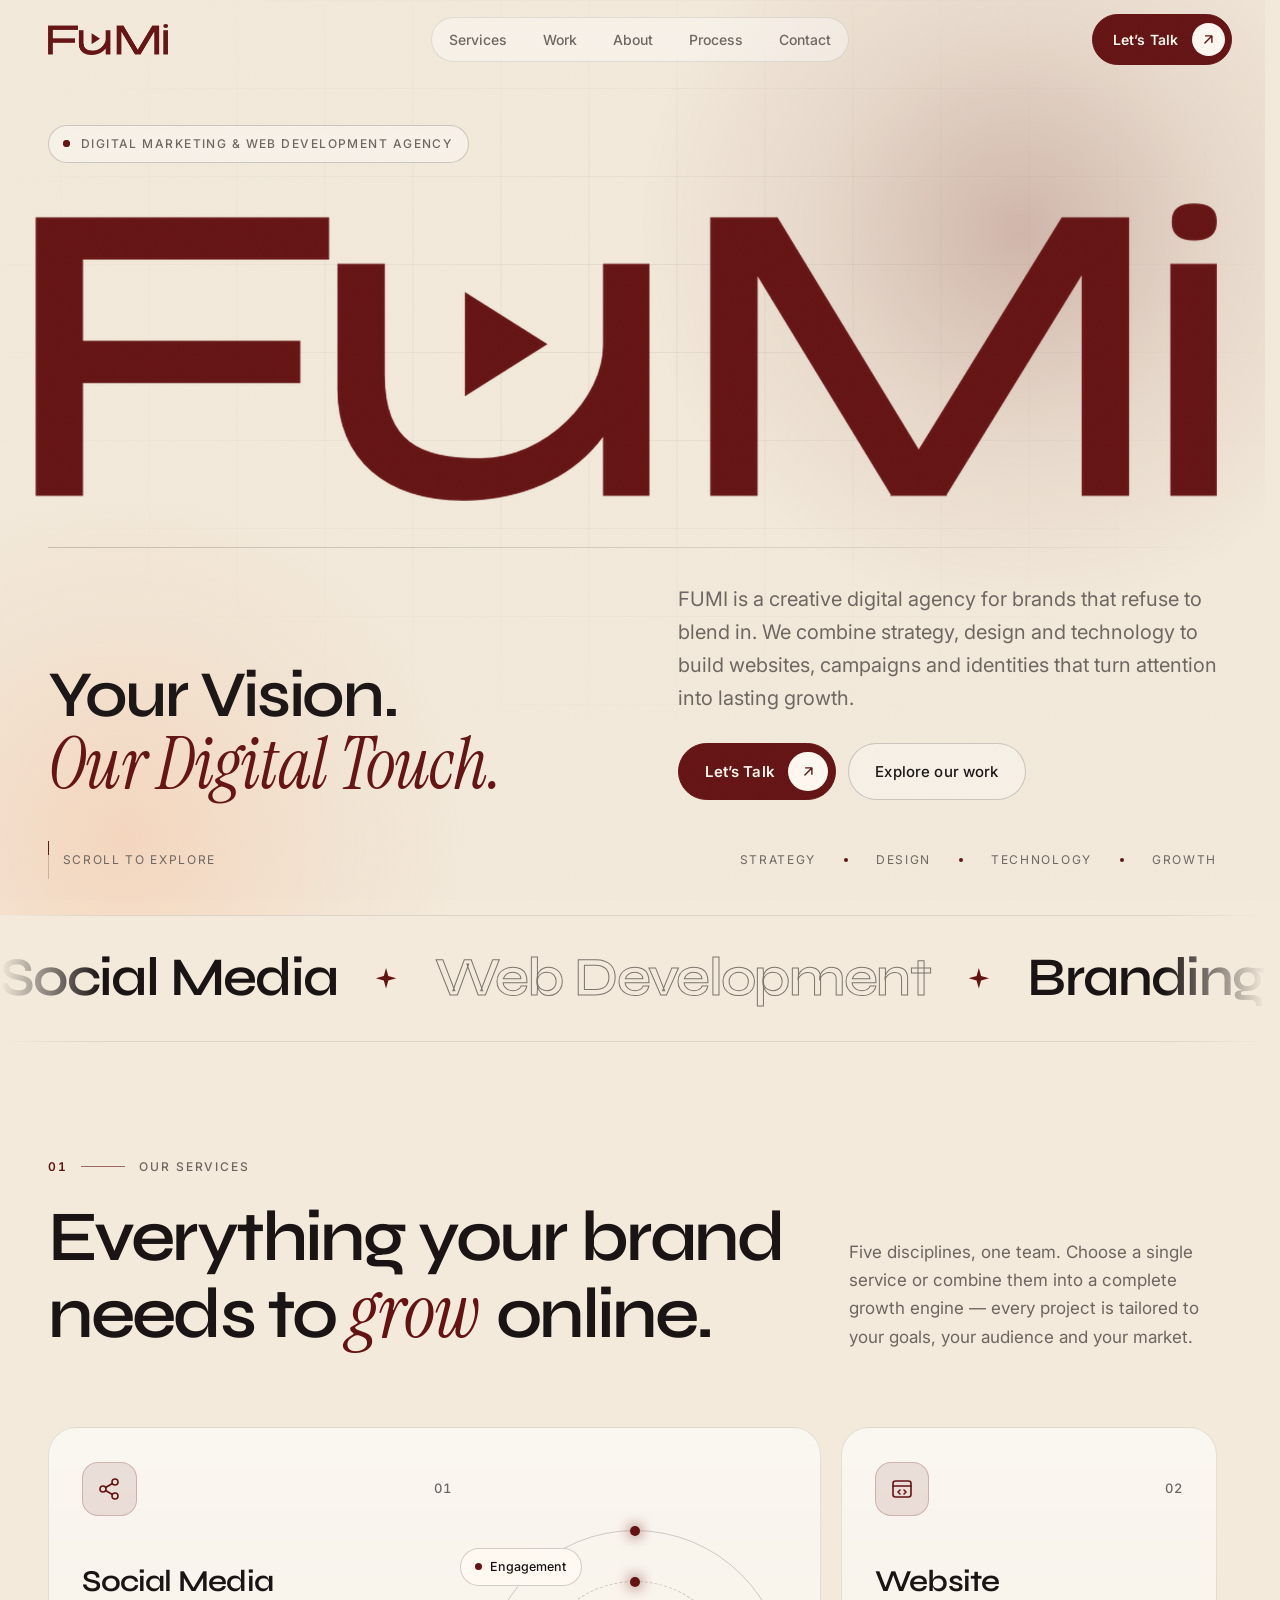
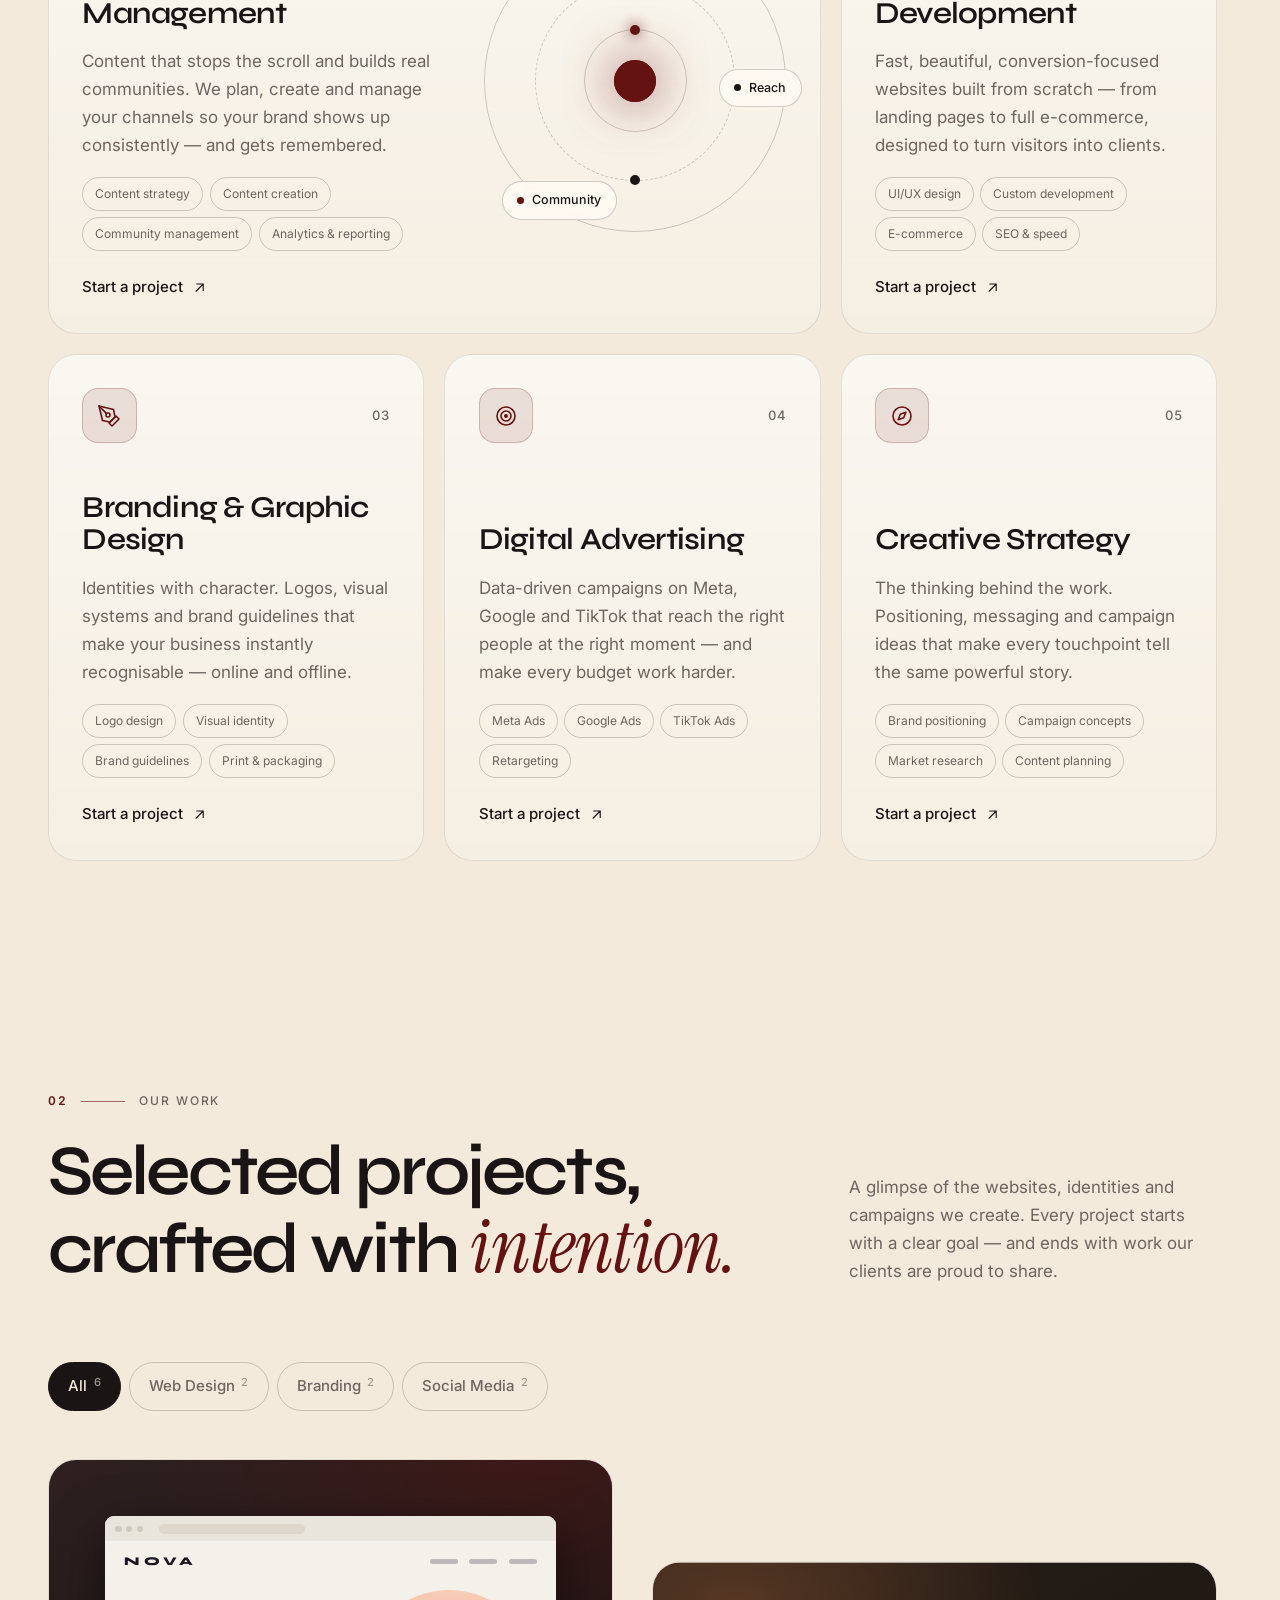
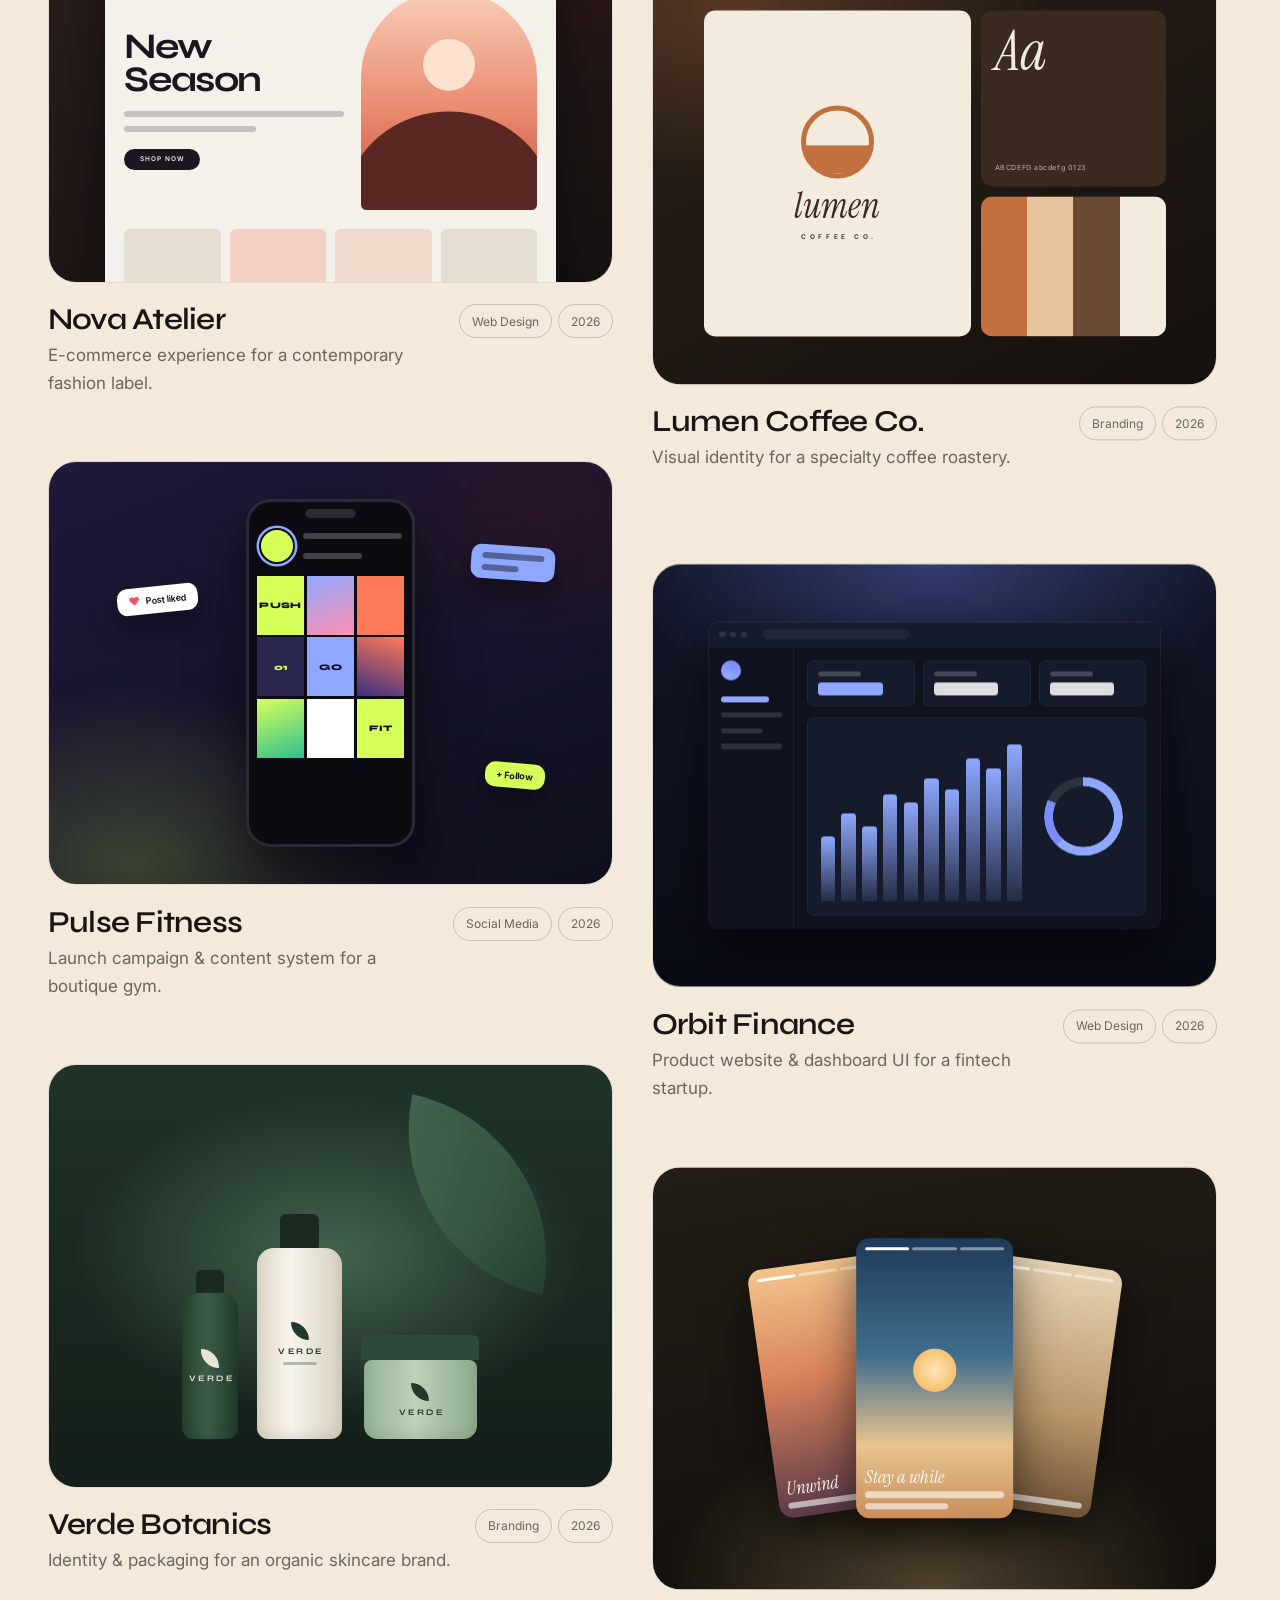
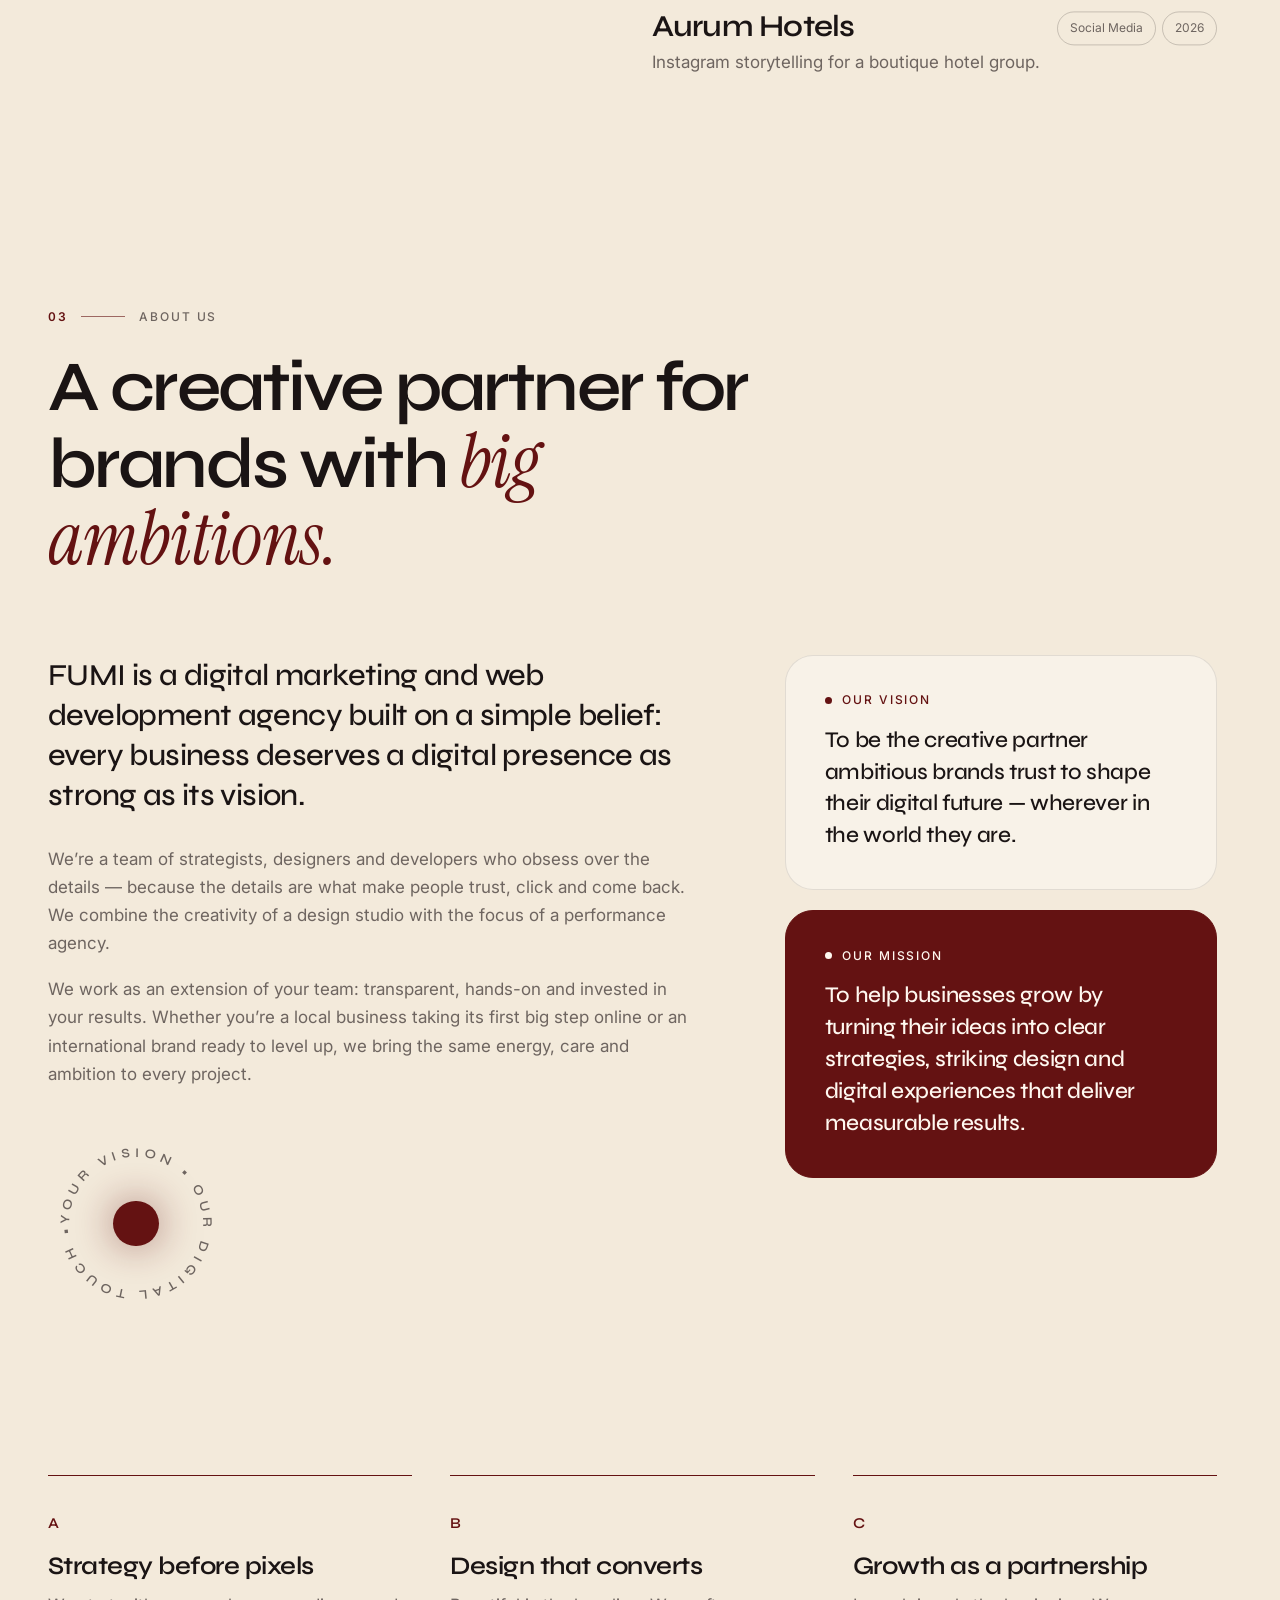
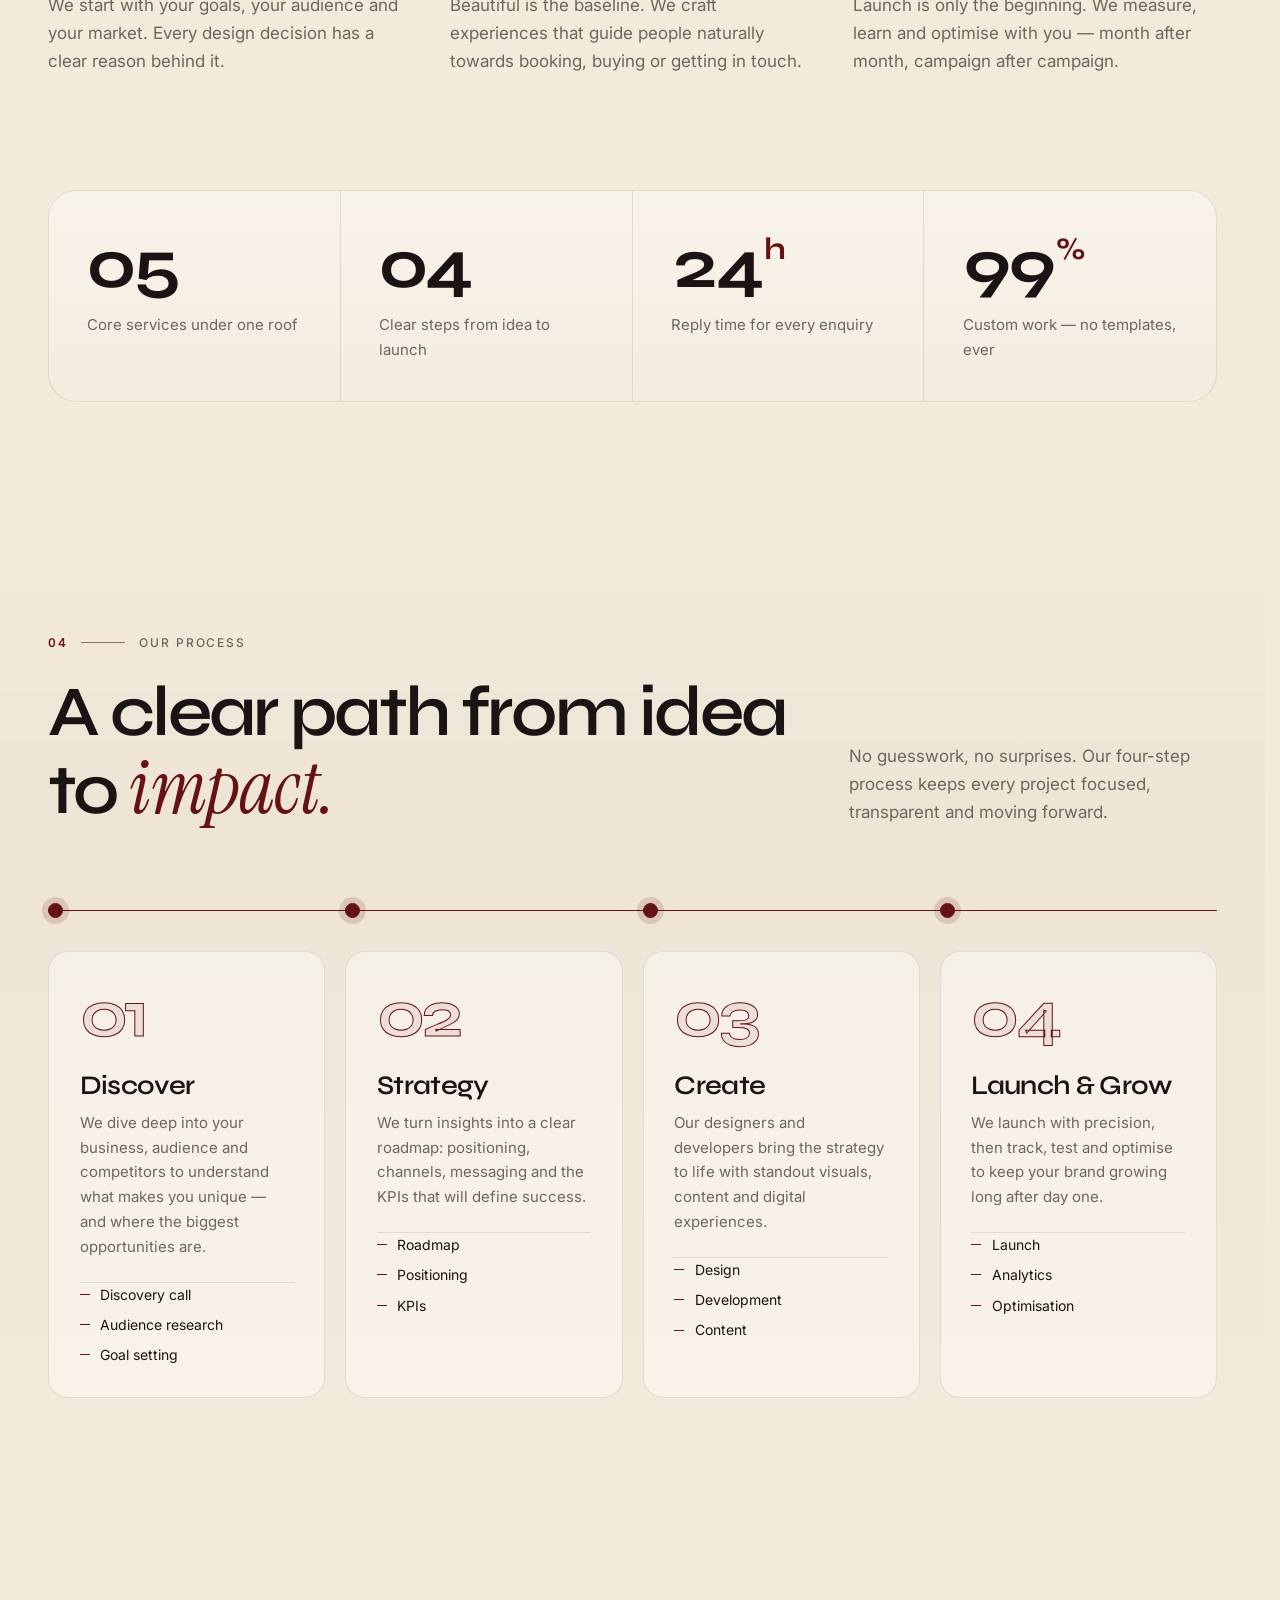
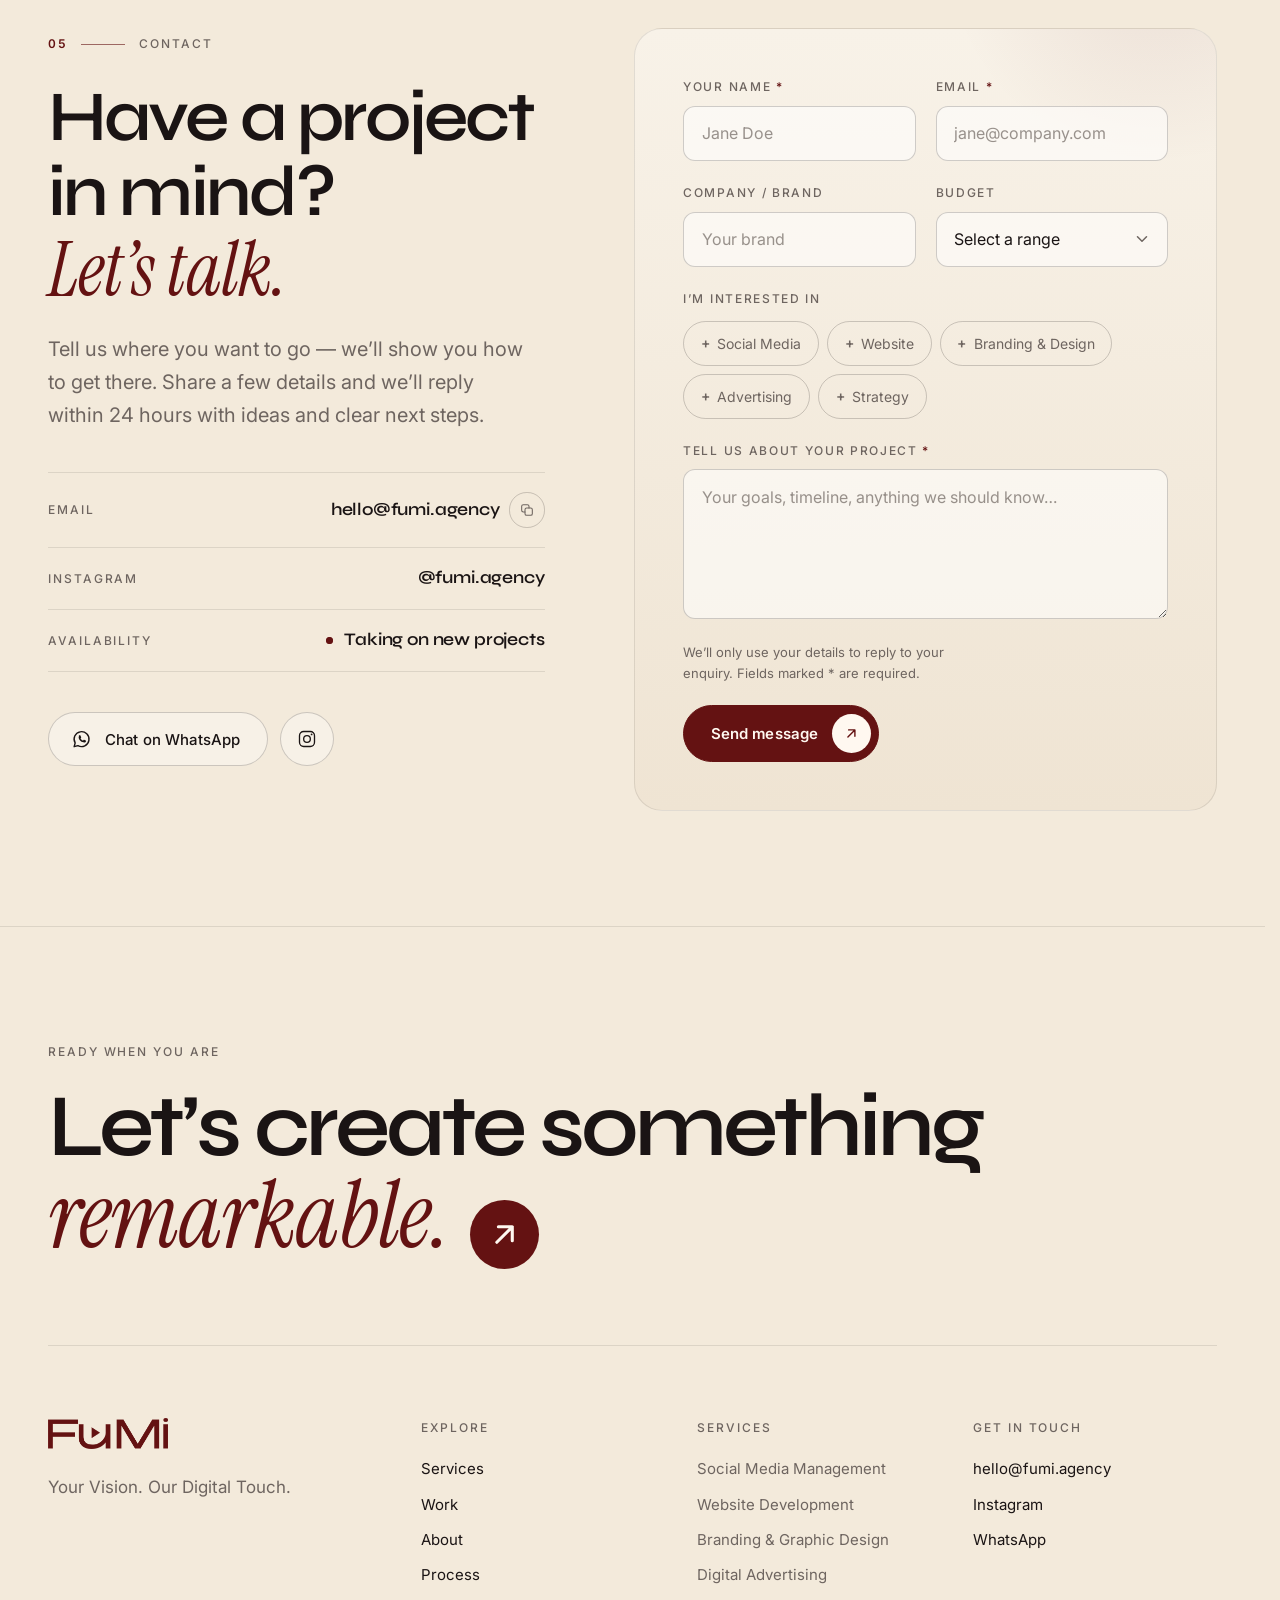
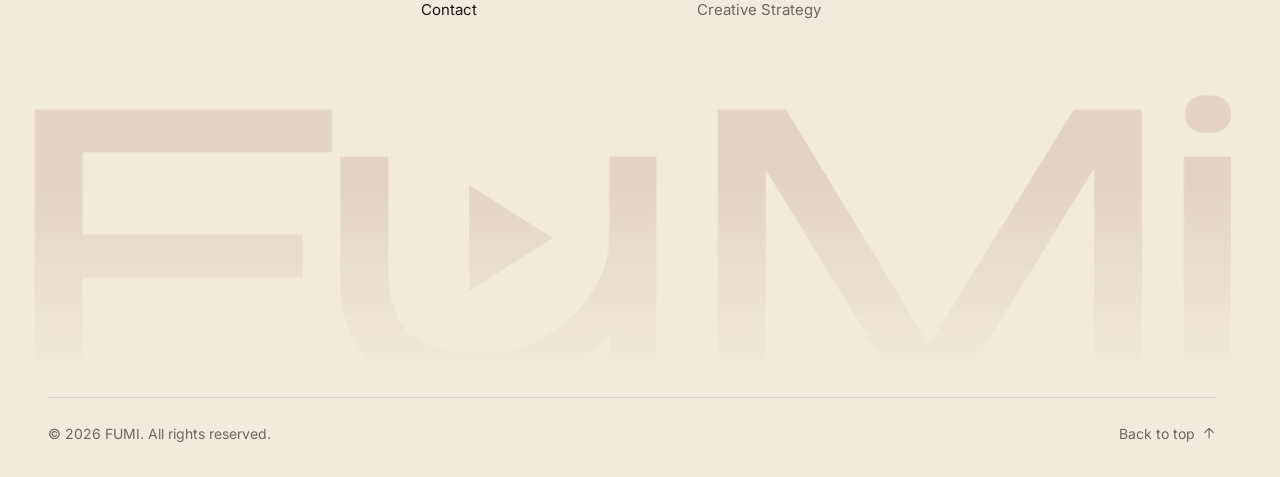
==== commit 8a4e8333: "Use the new FuMi logo and match the site's red to it Replace the FUMI text with the logo image in th" ====
--- a/index.html
+++ b/index.html
@@ -80,7 +80,7 @@
   <!-- Intro loader / page transition curtain -->
   <div class="loader" aria-hidden="true">
     <div class="loader__brand">
-      <span class="loader__word"><span style="--i:0">F</span><span style="--i:1">U</span><span style="--i:2">M</span><span style="--i:3">I</span></span><span class="loader__dot"></span>
+      <span class="loader__word"><img class="loader__logo" src="assets/logo-fumi.png" alt="" width="1903" height="480"></span>
     </div>
     <div class="loader__bar"><span></span></div>
   </div>
@@ -91,7 +91,7 @@
   <header class="header" id="header">
     <div class="container header__inner">
       <a class="logo" href="#home" aria-label="FUMI — back to top">
-        <span class="logo__word">FUMI</span><span class="logo__dot" aria-hidden="true"></span>
+        <img class="logo__img" src="assets/logo-fumi.png" alt="FUMI" width="1903" height="480">
       </a>
 
       <nav class="nav" aria-label="Primary">
@@ -152,7 +152,7 @@
         <h1 class="hero__brand">
           <span class="sr-only">FUMI — Digital Marketing and Web Development Agency</span>
           <span class="hero__word" aria-hidden="true">
-            <span class="char-wrap"><span class="char" style="--i:0">F</span></span><span class="char-wrap"><span class="char" style="--i:1">U</span></span><span class="char-wrap"><span class="char" style="--i:2">M</span></span><span class="char-wrap"><span class="char" style="--i:3">I</span></span><span class="hero__dot"></span>
+            <span class="char-wrap"><img class="hero__logo" src="assets/logo-fumi.png" alt="" width="1903" height="480"></span>
           </span>
         </h1>
 
@@ -759,7 +759,7 @@
 
       <div class="footer__grid">
         <div class="footer__brand">
-          <a class="logo" href="#home" aria-label="FUMI — back to top"><span class="logo__word">FUMI</span><span class="logo__dot" aria-hidden="true"></span></a>
+          <a class="logo" href="#home" aria-label="FUMI — back to top"><img class="logo__img" src="assets/logo-fumi.png" alt="FUMI" width="1903" height="480"></a>
           <p>Your Vision. Our Digital Touch.</p>
         </div>
         <nav aria-label="Footer">
@@ -792,7 +792,7 @@
         </div>
       </div>
 
-      <div class="footer__wordmark" aria-hidden="true">FUMI</div>
+      <div class="footer__wordmark" aria-hidden="true"><img src="assets/logo-fumi.png" alt="" width="1903" height="480" loading="lazy"></div>
 
       <div class="footer__bottom">
         <p>© <span data-year>2026</span> FUMI. All rights reserved.</p>
--- a/css/style.css
+++ b/css/style.css
@@ -36,10 +36,10 @@
   --text: #1a1414;            /* warm black */
   --ink-rgb: 26 20 20;
   --muted: #6e6560;           /* warm grey */
-  --accent: #e5383b;          /* bright red: headlines, dots, decoration */
-  --accent-rgb: 229 56 59;
-  --accent-strong: #d72f34;   /* buttons & red surfaces (AA contrast with --on-accent) */
-  --accent-ink: #c42026;      /* small red text on cream (AA contrast) */
+  --accent: #641212;          /* logo maroon: headlines, dots, decoration */
+  --accent-rgb: 100 18 18;
+  --accent-strong: #641212;   /* buttons & red surfaces (AA contrast with --on-accent) */
+  --accent-ink: #641212;      /* small red text on cream (AA contrast) */
   --on-accent: #fff8f0;       /* text and icons on red */
   --line: rgb(26 20 20 / .1);
   --line-strong: rgb(26 20 20 / .2);
@@ -443,6 +443,34 @@
   opacity: 0;
 }
 .logo:hover .logo__dot::after { animation: ripple 1.4s var(--ease-out) infinite; }
+.logo__img { display: block; height: 1.9rem; width: auto; transition: transform .4s var(--ease-out); }
+.logo:hover .logo__img { transform: scale(1.04); }
+
+/* Brand logo image in the loader, hero and footer */
+.loader__logo {
+  display: block;
+  height: clamp(3rem, 9vw, 6.5rem);
+  width: auto;
+  animation: loader-letter .9s var(--ease-out) .1s both;
+  filter: brightness(0) invert(1); /* cream-white on the red curtain */
+}
+.hero__word:has(.hero__logo),
+.hero__word:has(.hero__logo) .char-wrap { display: block; }
+.hero__logo {
+  display: block;
+  width: min(100%, 150vh);
+  height: auto;
+}
+.js .hero__logo { transform: translateY(108%); }
+.js.is-loaded .hero__logo { transform: none; transition: transform 1.3s var(--ease-out) .3s; }
+.footer__wordmark img {
+  display: block;
+  width: 100%;
+  height: auto;
+  opacity: .1;
+  -webkit-mask-image: linear-gradient(180deg, #000 30%, transparent 92%);
+  mask-image: linear-gradient(180deg, #000 30%, transparent 92%);
+}
 
 .nav__list {
   display: flex;
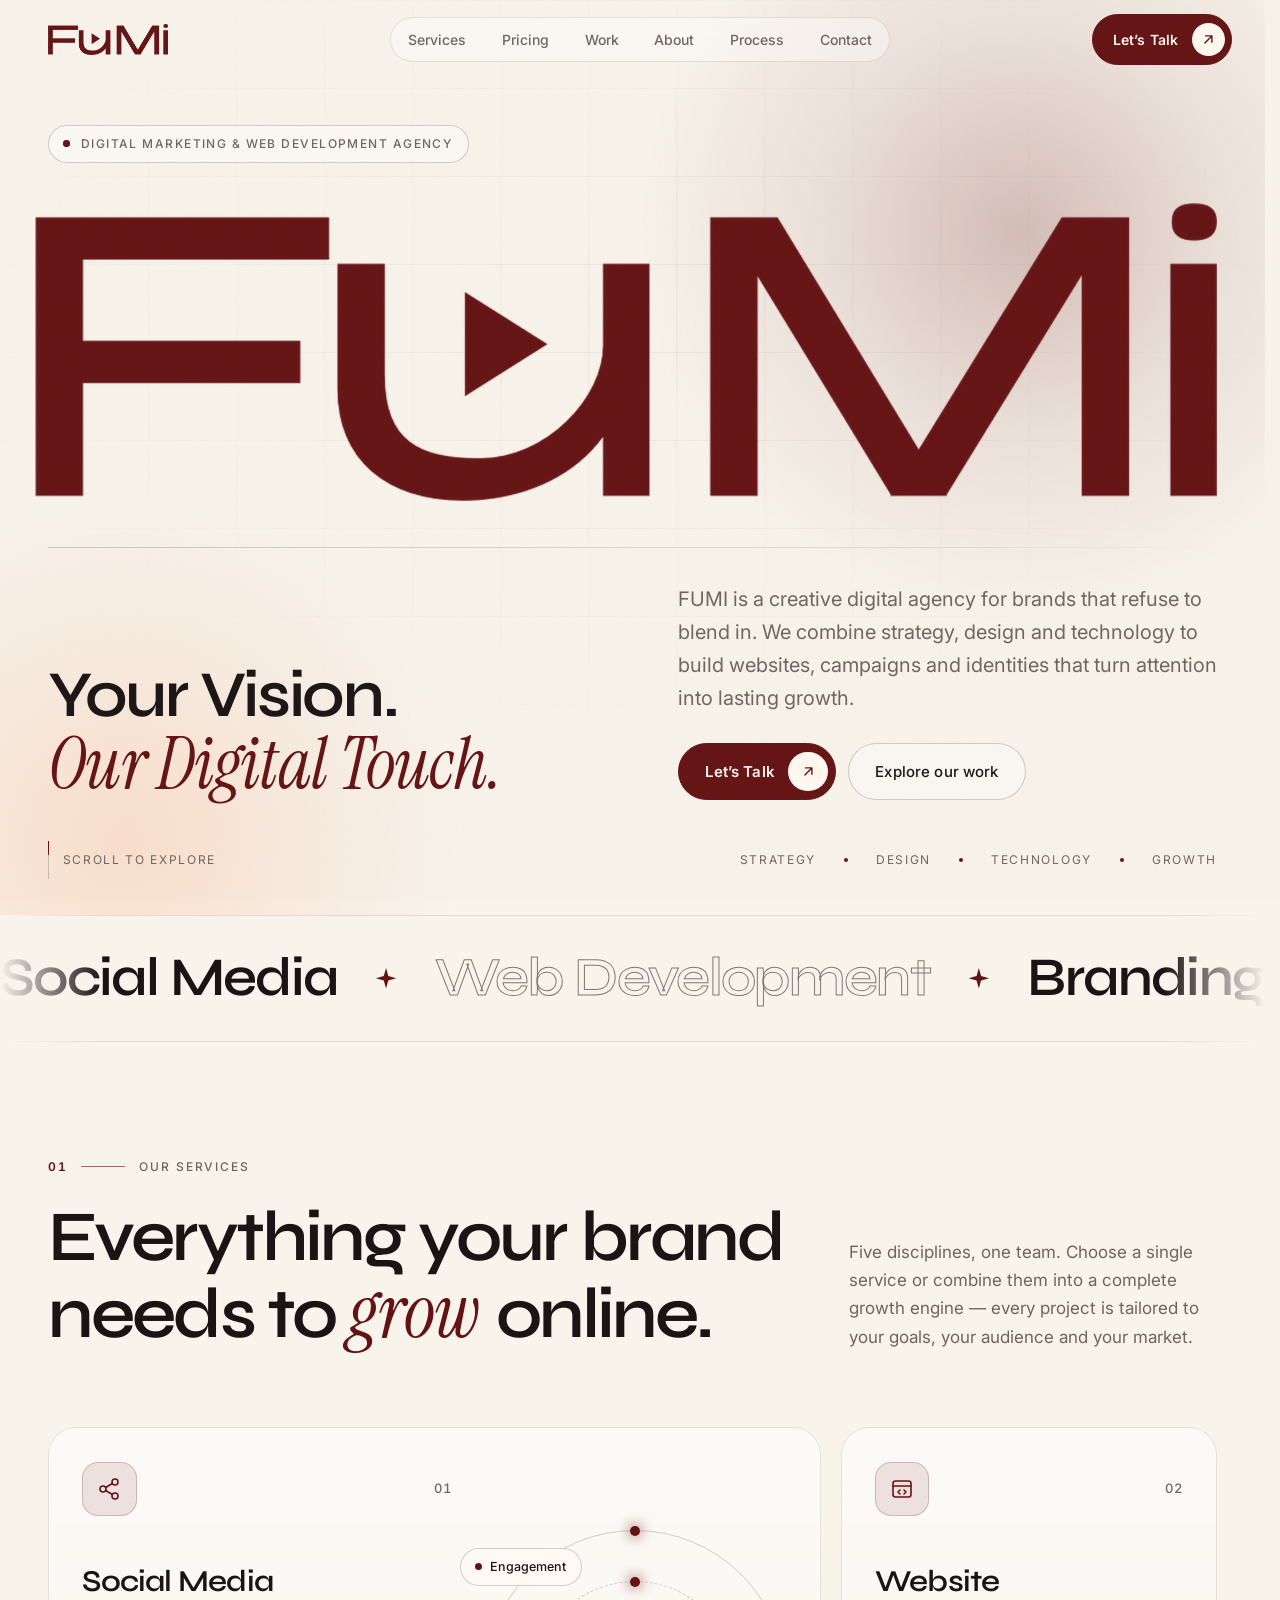
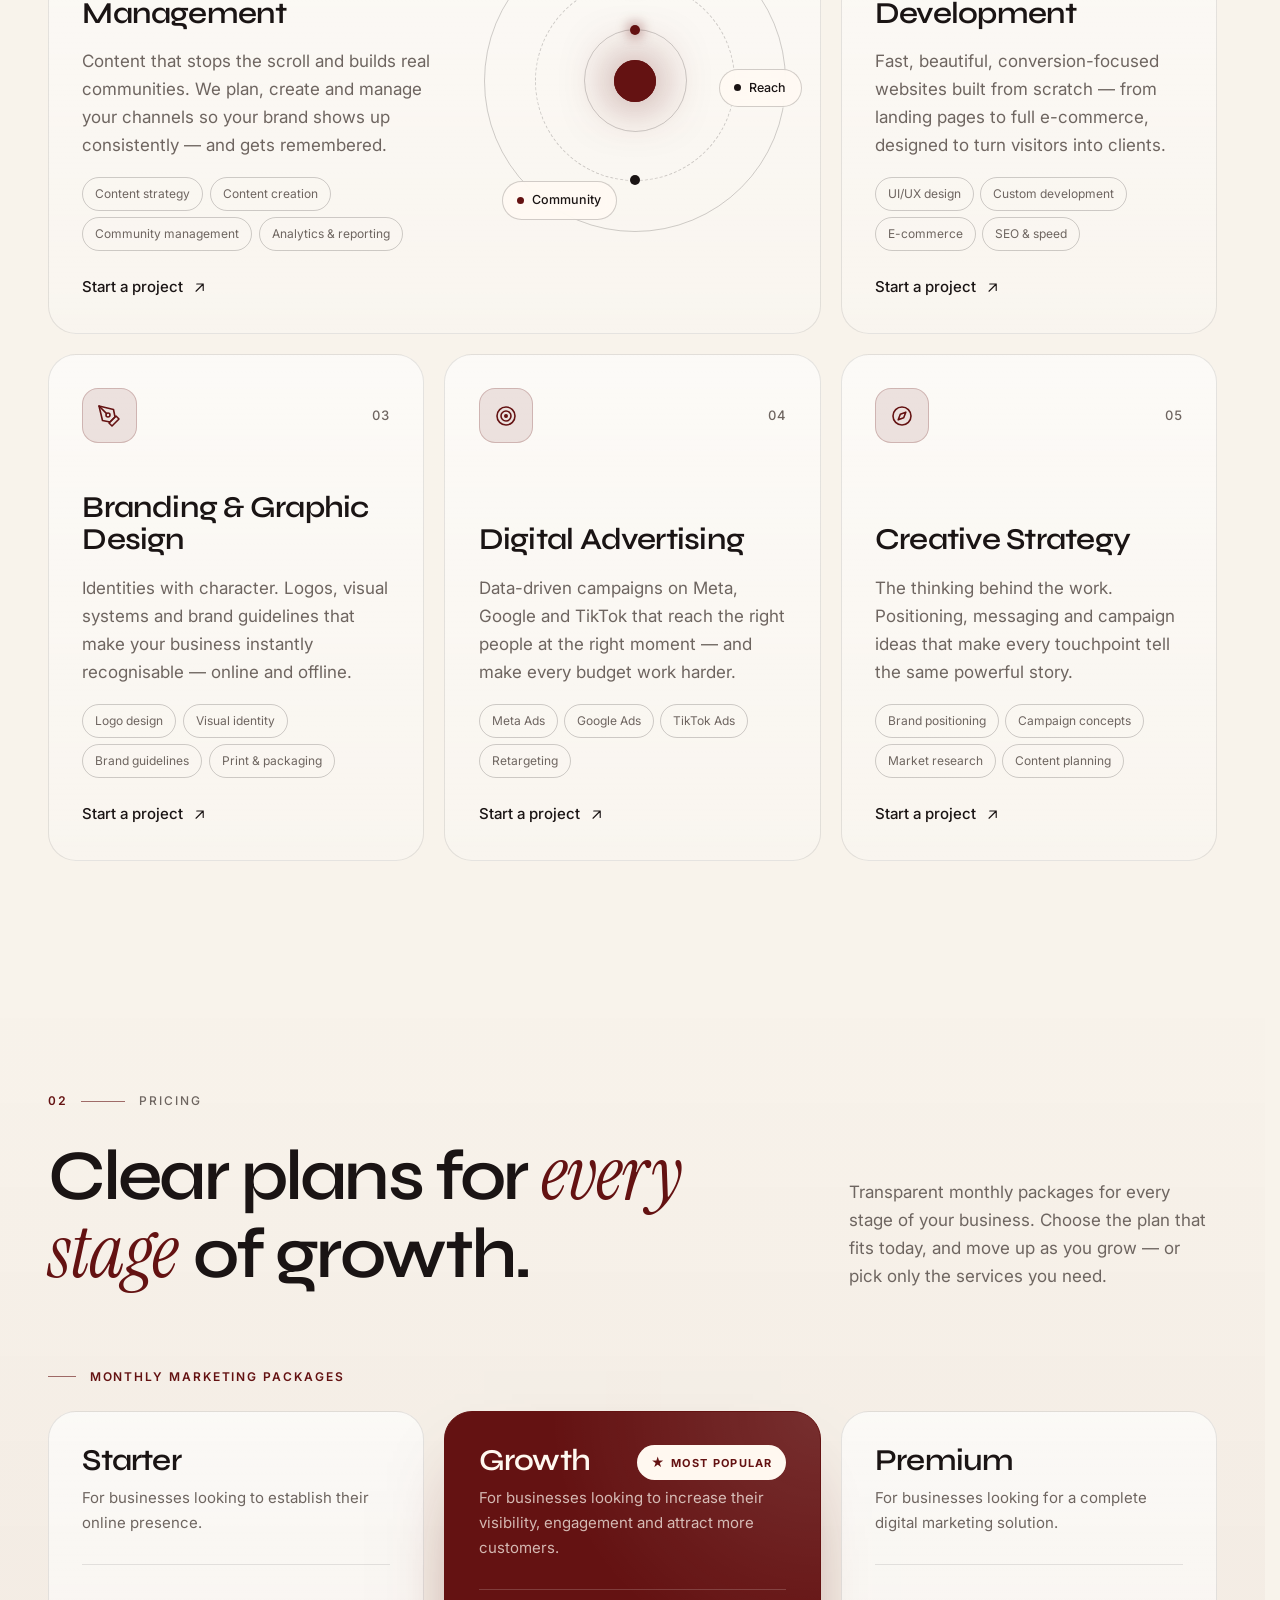
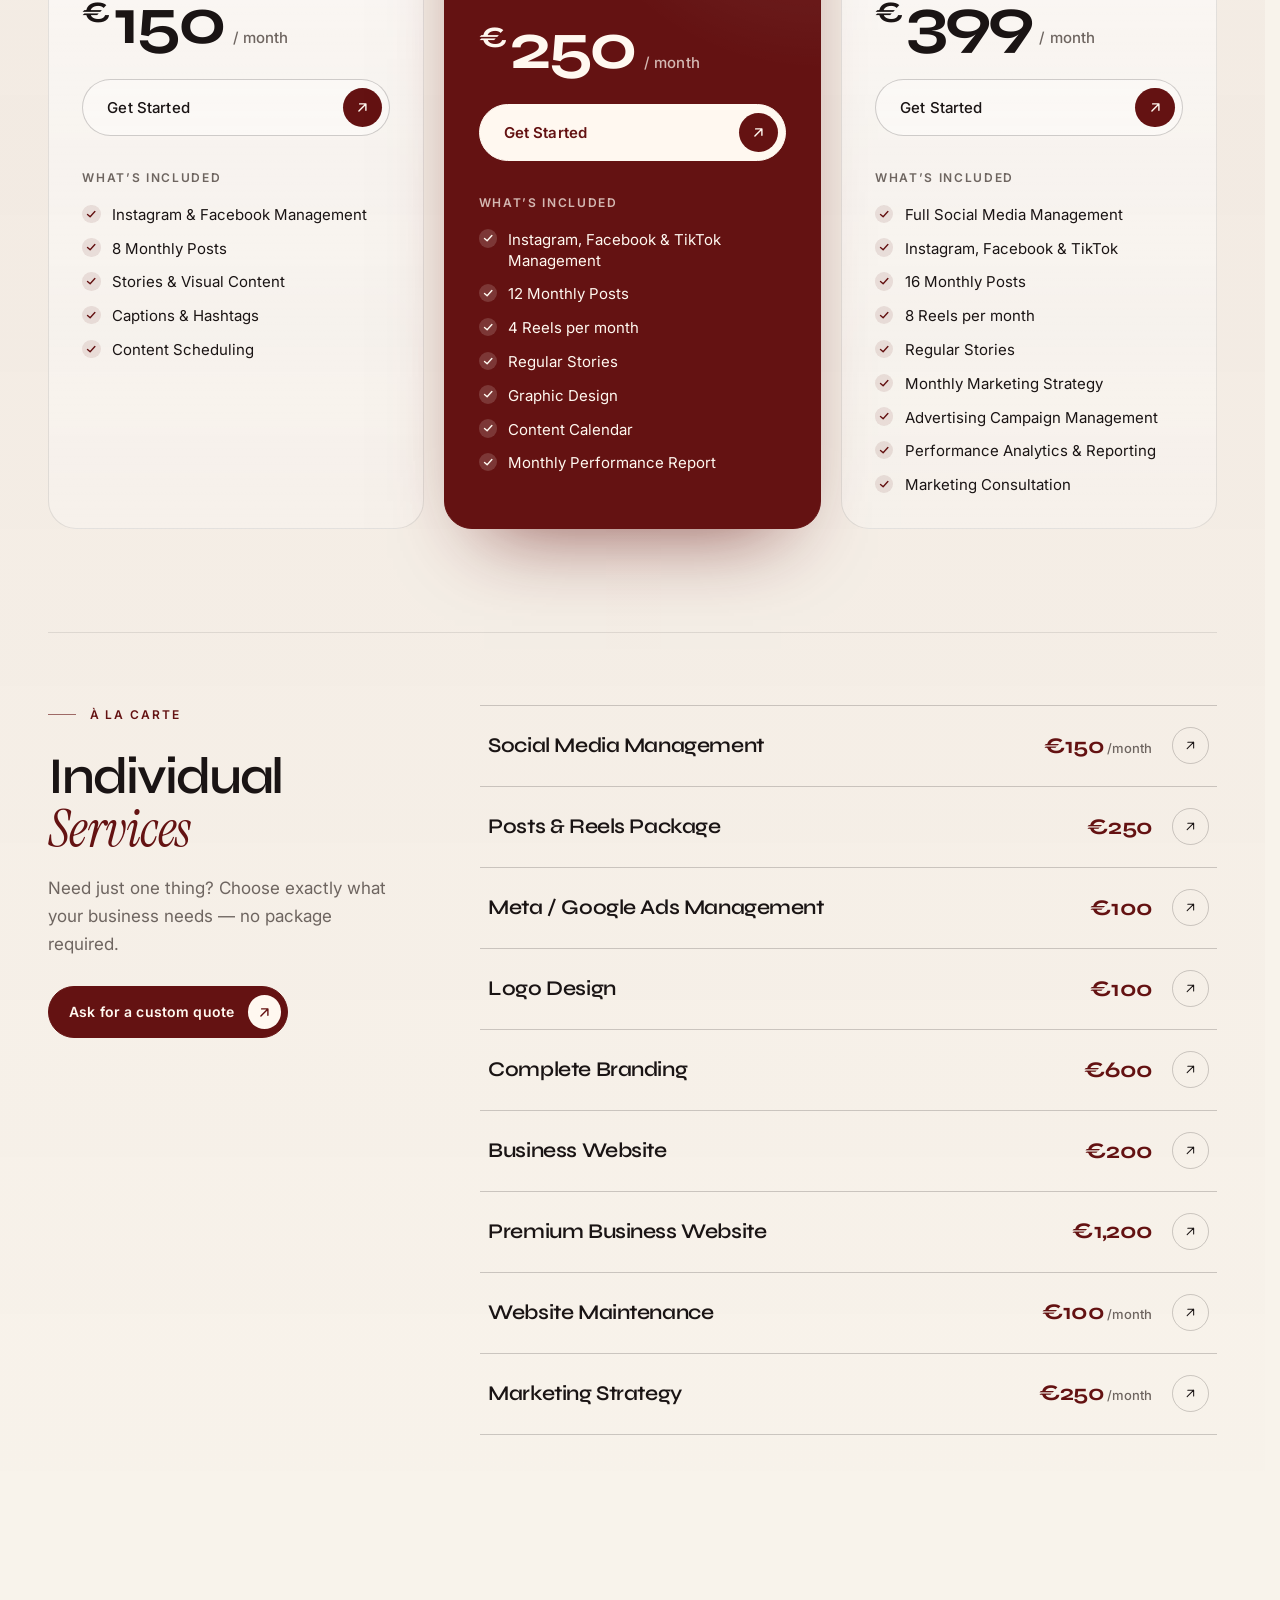
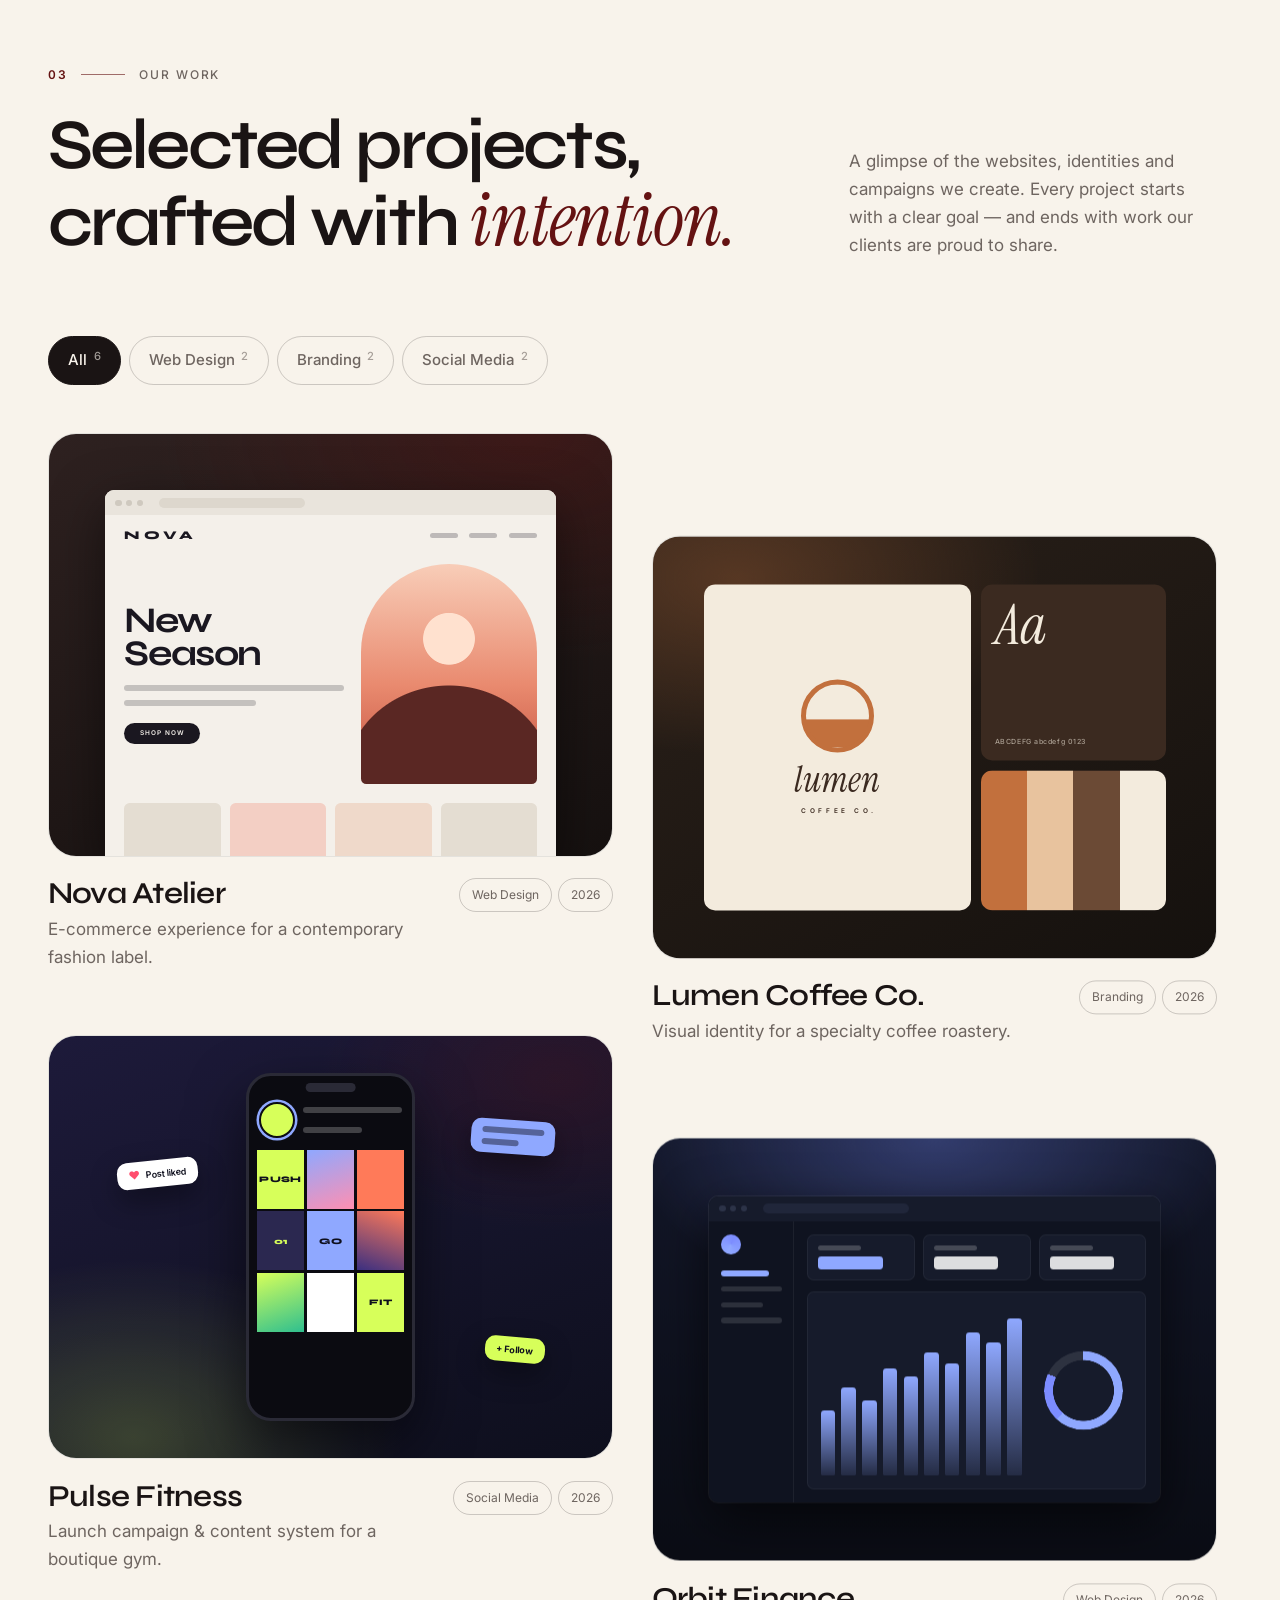
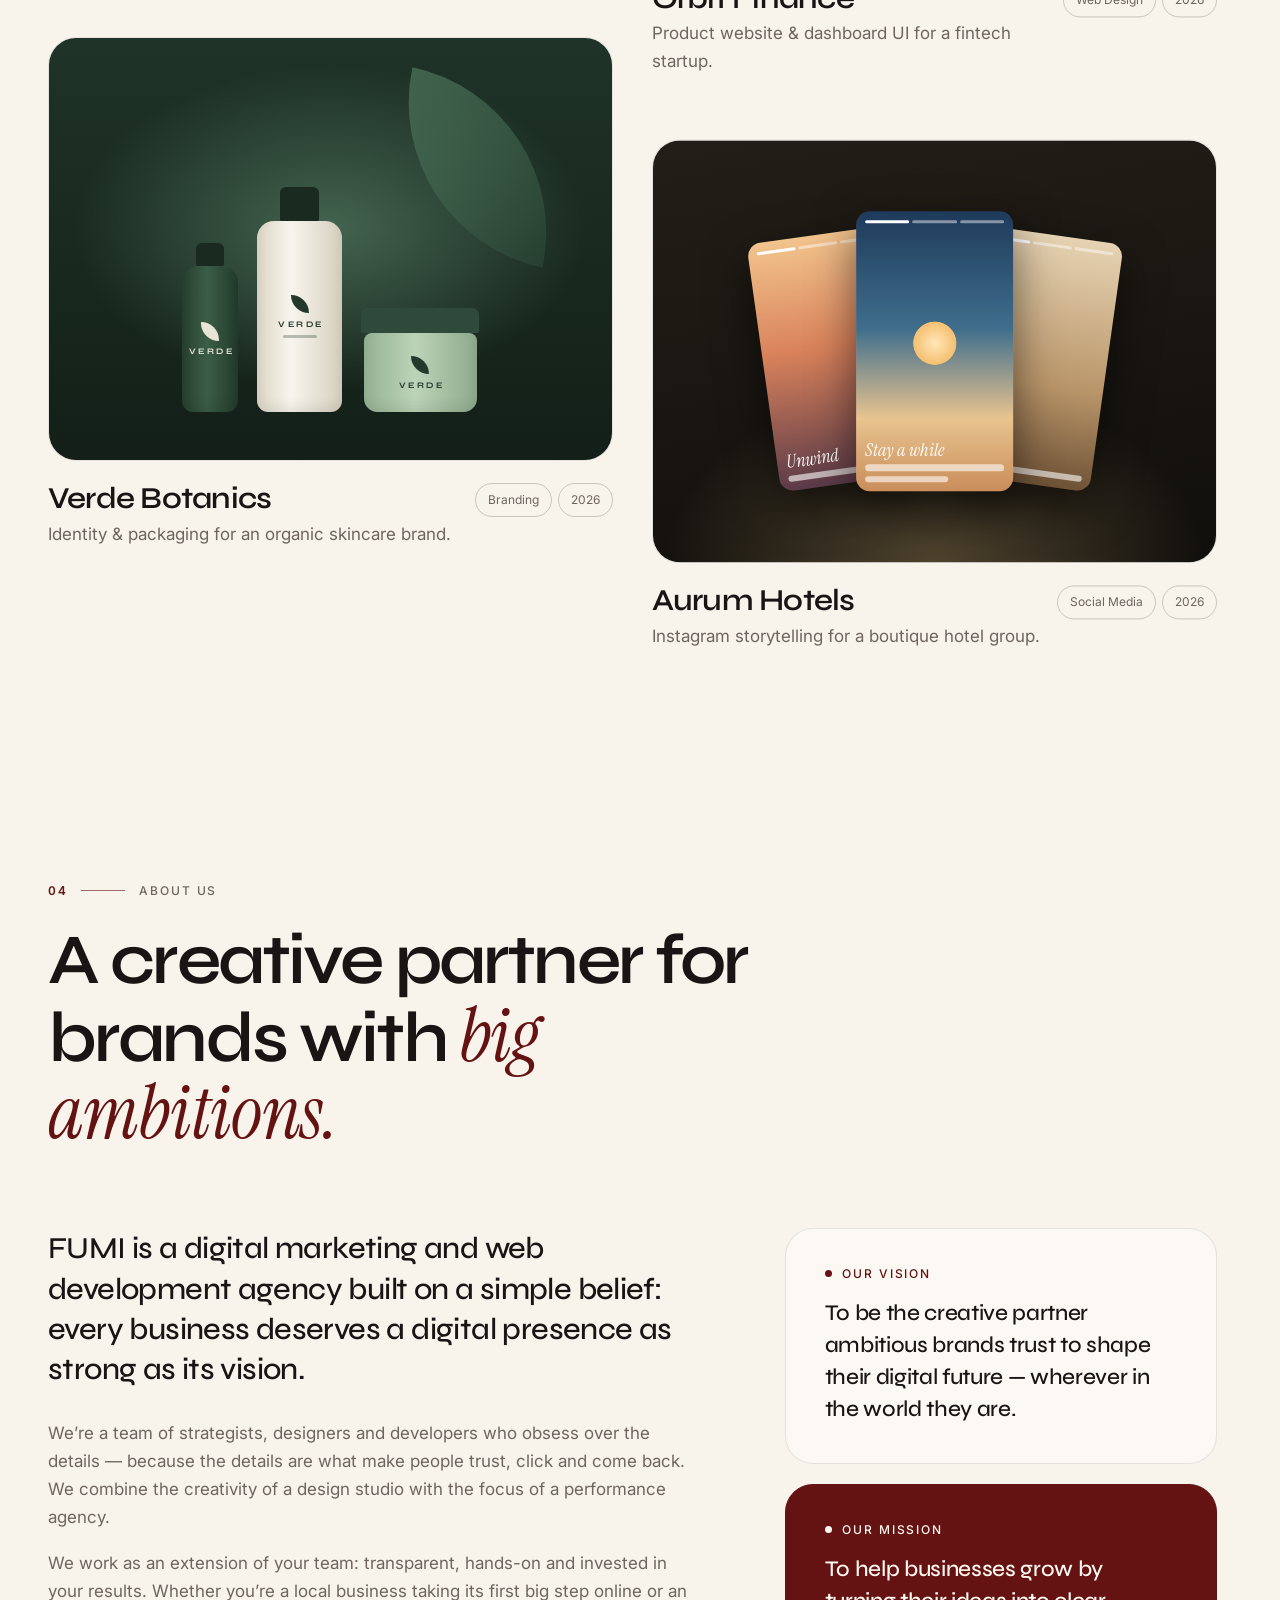
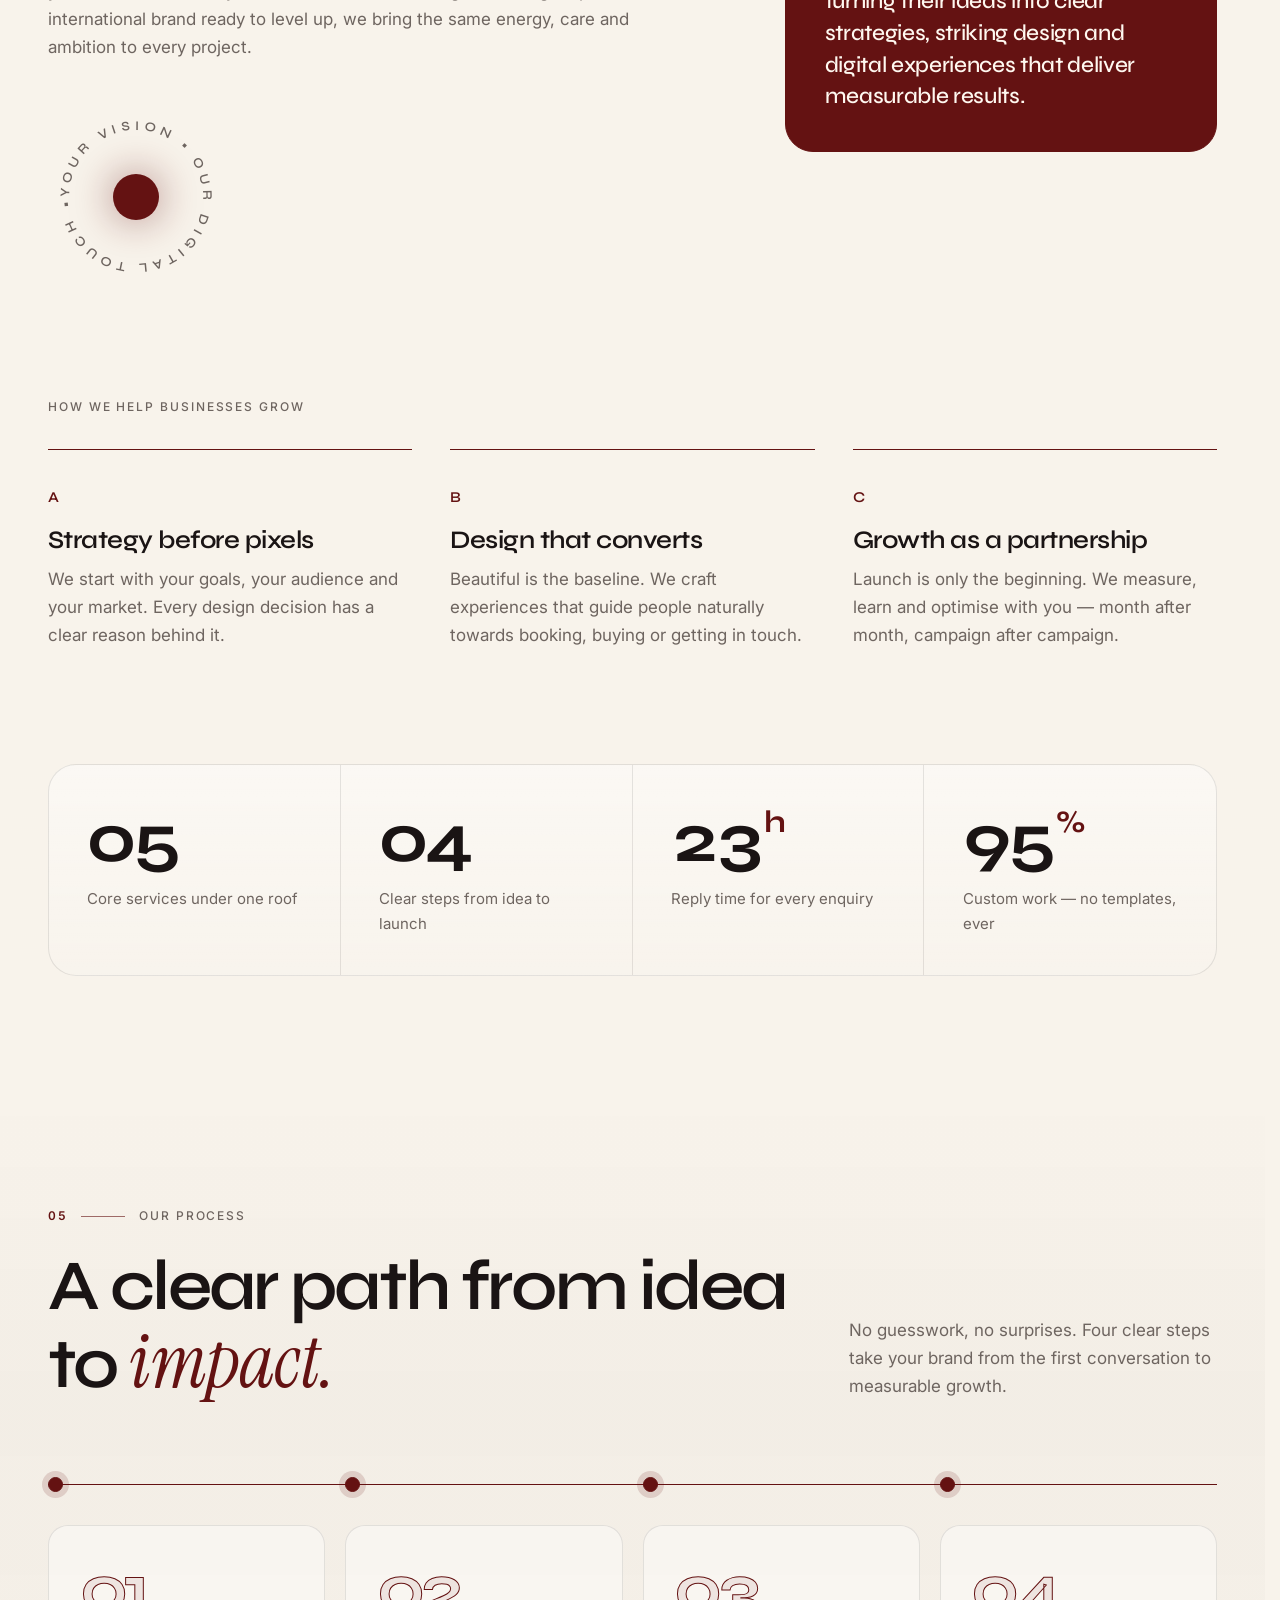
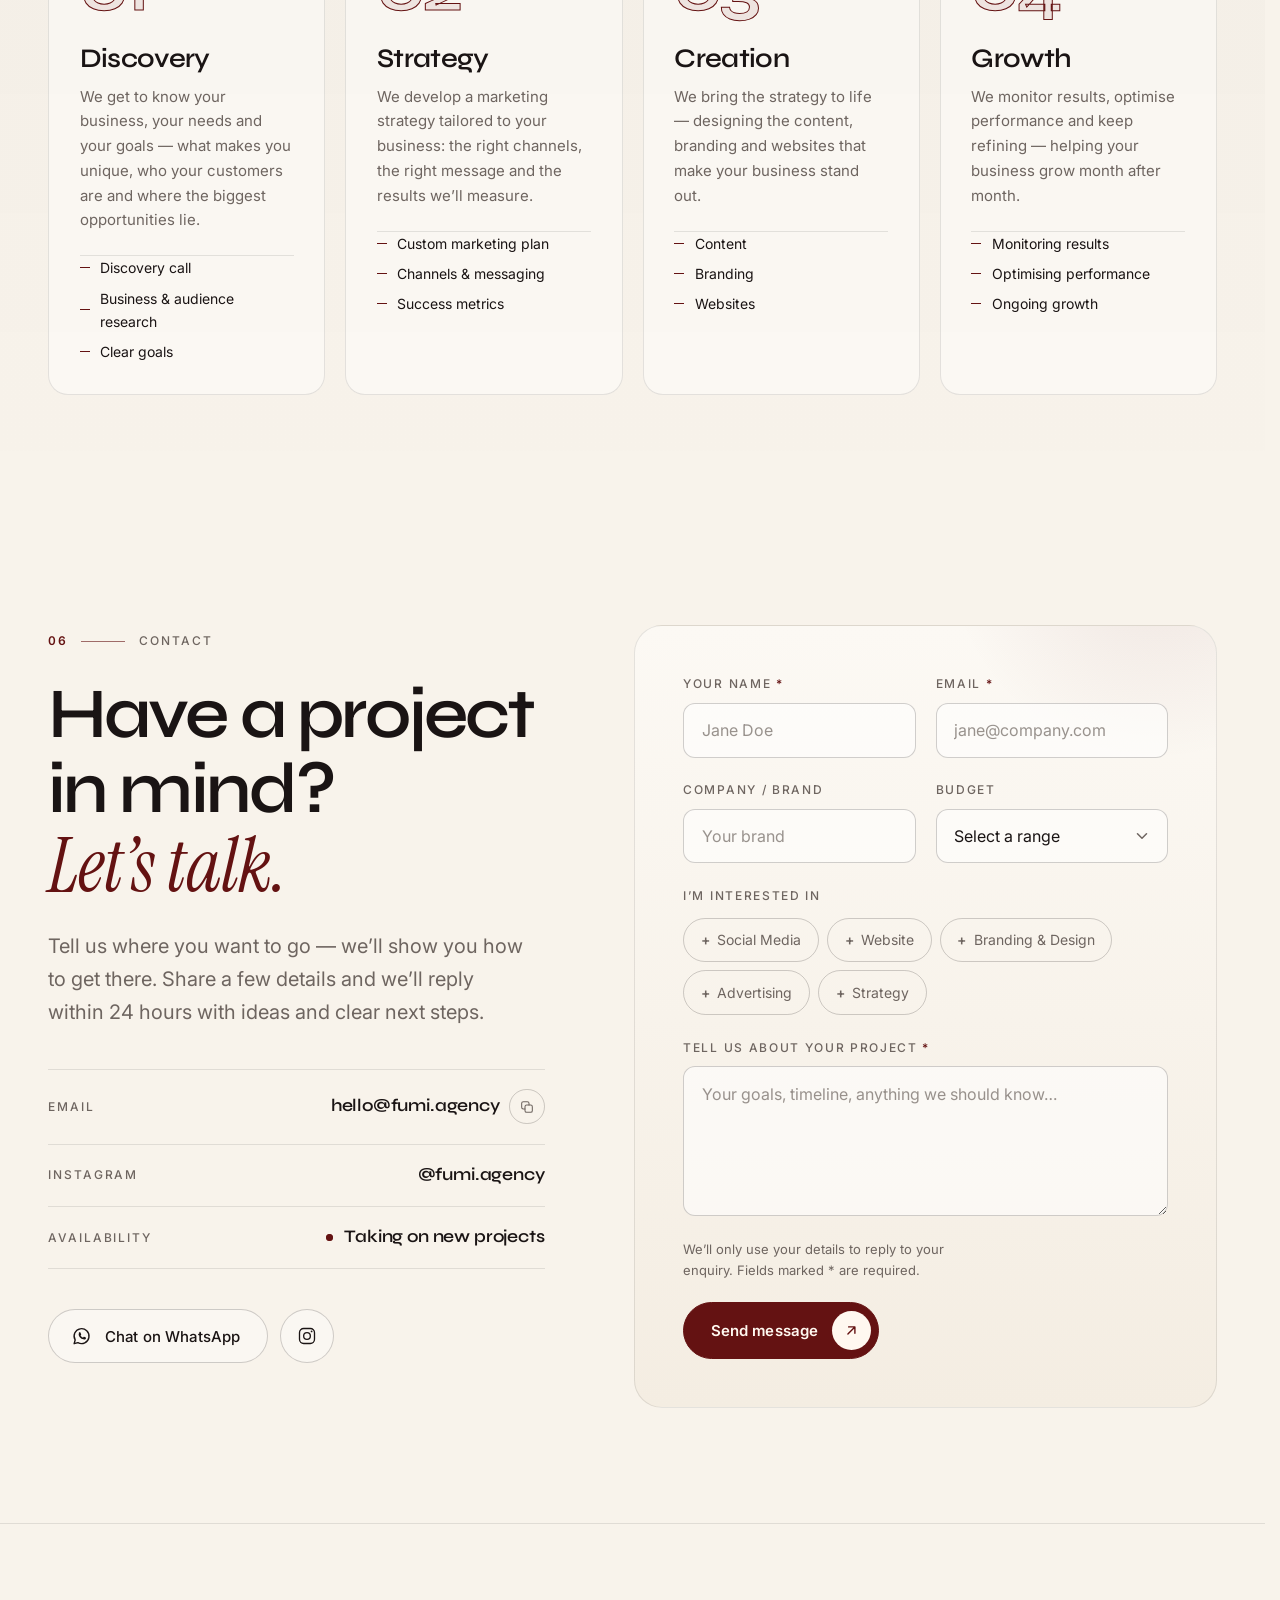
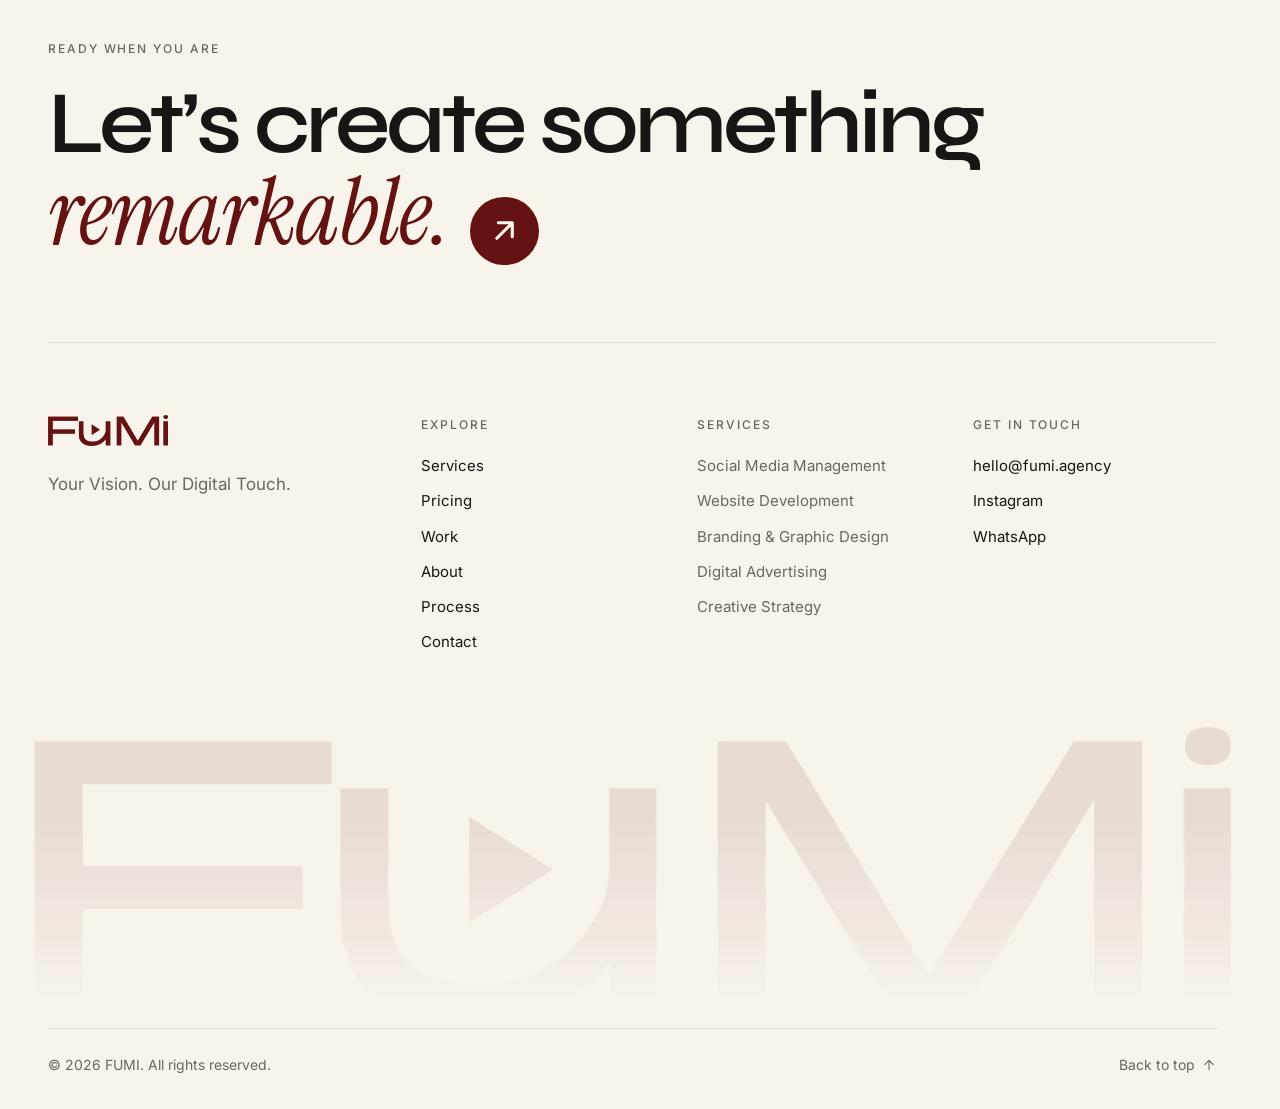
==== commit 395622de: "Add pricing section, update process steps and lighten background - New Pricing section: Starter, Gro" ====
--- a/index.html
+++ b/index.html
@@ -5,7 +5,7 @@
   <meta name="viewport" content="width=device-width, initial-scale=1">
   <title>FUMI — Digital Marketing &amp; Web Development Agency</title>
   <meta name="description" content="FUMI is a digital marketing and web development agency. We craft websites, brand identities, social media and ad campaigns that help ambitious businesses grow. Your Vision. Our Digital Touch.">
-  <meta name="theme-color" content="#F3EADB">
+  <meta name="theme-color" content="#F8F3EB">
   <meta name="color-scheme" content="light">
   <meta name="robots" content="index, follow">
   <!-- Replace https://www.fumi.agency/ with your real domain (also in robots.txt and sitemap.xml) -->
@@ -97,6 +97,7 @@
       <nav class="nav" aria-label="Primary">
         <ul class="nav__list">
           <li><a class="nav__link" href="#services">Services</a></li>
+          <li><a class="nav__link" href="#pricing">Pricing</a></li>
           <li><a class="nav__link" href="#work">Work</a></li>
           <li><a class="nav__link" href="#about">About</a></li>
           <li><a class="nav__link" href="#process">Process</a></li>
@@ -121,10 +122,11 @@
     <nav class="menu__nav" aria-label="Mobile">
       <ul>
         <li style="--i:0"><a class="menu__link" href="#services"><span class="menu__num">01</span>Services</a></li>
-        <li style="--i:1"><a class="menu__link" href="#work"><span class="menu__num">02</span>Work</a></li>
-        <li style="--i:2"><a class="menu__link" href="#about"><span class="menu__num">03</span>About</a></li>
-        <li style="--i:3"><a class="menu__link" href="#process"><span class="menu__num">04</span>Process</a></li>
-        <li style="--i:4"><a class="menu__link" href="#contact"><span class="menu__num">05</span>Contact</a></li>
+        <li style="--i:1"><a class="menu__link" href="#pricing"><span class="menu__num">02</span>Pricing</a></li>
+        <li style="--i:2"><a class="menu__link" href="#work"><span class="menu__num">03</span>Work</a></li>
+        <li style="--i:3"><a class="menu__link" href="#about"><span class="menu__num">04</span>About</a></li>
+        <li style="--i:4"><a class="menu__link" href="#process"><span class="menu__num">05</span>Process</a></li>
+        <li style="--i:5"><a class="menu__link" href="#contact"><span class="menu__num">06</span>Contact</a></li>
       </ul>
     </nav>
     <div class="menu__footer">
@@ -301,13 +303,117 @@
       </div>
     </section>
 
+    <!-- ================= PRICING ================= -->
+    <section class="section pricing" id="pricing" aria-labelledby="pricing-title">
+      <div class="container">
+        <header class="section-head">
+          <p class="section-label" data-reveal><span class="section-label__num">02</span>Pricing</p>
+          <h2 class="section-title" id="pricing-title" data-reveal>Clear plans for <em>every stage</em> of growth.</h2>
+          <p class="section-intro" data-reveal>Transparent monthly packages for every stage of your business. Choose the plan that fits today, and move up as you grow — or pick only the services you need.</p>
+        </header>
+
+        <p class="pricing__label" data-reveal>Monthly marketing packages</p>
+        <div class="plans" data-reveal-group>
+          <article class="plan" data-reveal>
+            <div class="plan__head">
+              <h3 class="plan__name">Starter</h3>
+              <p class="plan__desc">For businesses looking to establish their online presence.</p>
+            </div>
+            <p class="plan__price"><span class="plan__currency">€</span>150<span class="plan__per">/ month</span></p>
+            <a class="btn btn--ghost btn--icon plan__cta" href="#contact" data-service="Social Media Management" data-package="Starter package (€150/month)">
+              <span class="btn__label">Get Started</span>
+              <span class="btn__icon" aria-hidden="true"><svg class="icon"><use href="#i-arrow"/></svg><svg class="icon"><use href="#i-arrow"/></svg></span>
+            </a>
+            <p class="plan__includes">What’s included</p>
+            <ul class="plan__list">
+              <li><svg class="icon" aria-hidden="true"><use href="#i-check"/></svg>Instagram &amp; Facebook Management</li>
+              <li><svg class="icon" aria-hidden="true"><use href="#i-check"/></svg>8 Monthly Posts</li>
+              <li><svg class="icon" aria-hidden="true"><use href="#i-check"/></svg>Stories &amp; Visual Content</li>
+              <li><svg class="icon" aria-hidden="true"><use href="#i-check"/></svg>Captions &amp; Hashtags</li>
+              <li><svg class="icon" aria-hidden="true"><use href="#i-check"/></svg>Content Scheduling</li>
+            </ul>
+          </article>
+
+          <article class="plan plan--featured" data-reveal>
+            <span class="plan__badge">Most Popular</span>
+            <div class="plan__head">
+              <h3 class="plan__name">Growth</h3>
+              <p class="plan__desc">For businesses looking to increase their visibility, engagement and attract more customers.</p>
+            </div>
+            <p class="plan__price"><span class="plan__currency">€</span>250<span class="plan__per">/ month</span></p>
+            <a class="btn btn--icon plan__cta" href="#contact" data-service="Social Media Management" data-package="Growth package (€250/month)">
+              <span class="btn__label">Get Started</span>
+              <span class="btn__icon" aria-hidden="true"><svg class="icon"><use href="#i-arrow"/></svg><svg class="icon"><use href="#i-arrow"/></svg></span>
+            </a>
+            <p class="plan__includes">What’s included</p>
+            <ul class="plan__list">
+              <li><svg class="icon" aria-hidden="true"><use href="#i-check"/></svg>Instagram, Facebook &amp; TikTok Management</li>
+              <li><svg class="icon" aria-hidden="true"><use href="#i-check"/></svg>12 Monthly Posts</li>
+              <li><svg class="icon" aria-hidden="true"><use href="#i-check"/></svg>4 Reels per month</li>
+              <li><svg class="icon" aria-hidden="true"><use href="#i-check"/></svg>Regular Stories</li>
+              <li><svg class="icon" aria-hidden="true"><use href="#i-check"/></svg>Graphic Design</li>
+              <li><svg class="icon" aria-hidden="true"><use href="#i-check"/></svg>Content Calendar</li>
+              <li><svg class="icon" aria-hidden="true"><use href="#i-check"/></svg>Monthly Performance Report</li>
+            </ul>
+          </article>
+
+          <article class="plan" data-reveal>
+            <div class="plan__head">
+              <h3 class="plan__name">Premium</h3>
+              <p class="plan__desc">For businesses looking for a complete digital marketing solution.</p>
+            </div>
+            <p class="plan__price"><span class="plan__currency">€</span>399<span class="plan__per">/ month</span></p>
+            <a class="btn btn--ghost btn--icon plan__cta" href="#contact" data-service="Social Media Management" data-package="Premium package (€399/month)">
+              <span class="btn__label">Get Started</span>
+              <span class="btn__icon" aria-hidden="true"><svg class="icon"><use href="#i-arrow"/></svg><svg class="icon"><use href="#i-arrow"/></svg></span>
+            </a>
+            <p class="plan__includes">What’s included</p>
+            <ul class="plan__list">
+              <li><svg class="icon" aria-hidden="true"><use href="#i-check"/></svg>Full Social Media Management</li>
+              <li><svg class="icon" aria-hidden="true"><use href="#i-check"/></svg>Instagram, Facebook &amp; TikTok</li>
+              <li><svg class="icon" aria-hidden="true"><use href="#i-check"/></svg>16 Monthly Posts</li>
+              <li><svg class="icon" aria-hidden="true"><use href="#i-check"/></svg>8 Reels per month</li>
+              <li><svg class="icon" aria-hidden="true"><use href="#i-check"/></svg>Regular Stories</li>
+              <li><svg class="icon" aria-hidden="true"><use href="#i-check"/></svg>Monthly Marketing Strategy</li>
+              <li><svg class="icon" aria-hidden="true"><use href="#i-check"/></svg>Advertising Campaign Management</li>
+              <li><svg class="icon" aria-hidden="true"><use href="#i-check"/></svg>Performance Analytics &amp; Reporting</li>
+              <li><svg class="icon" aria-hidden="true"><use href="#i-check"/></svg>Marketing Consultation</li>
+            </ul>
+          </article>
+        </div>
+
+        <div class="extras" id="individual-services">
+          <div class="extras__head" data-reveal>
+            <p class="pricing__label">À la carte</p>
+            <h3 class="extras__title">Individual <em>Services</em></h3>
+            <p class="extras__intro">Need just one thing? Choose exactly what your business needs — no package required.</p>
+            <a class="btn btn--primary btn--icon btn--sm" href="#contact">
+              <span class="btn__label">Ask for a custom quote</span>
+              <span class="btn__icon" aria-hidden="true"><svg class="icon"><use href="#i-arrow"/></svg><svg class="icon"><use href="#i-arrow"/></svg></span>
+            </a>
+          </div>
+          <ul class="extras__list" data-reveal-group>
+            <li data-reveal><a class="extra" href="#contact" data-service="Social Media Management" data-package="Social Media Management (€150/month)"><span class="extra__name">Social Media Management</span><span class="extra__price">€150<small>/month</small></span><svg class="icon extra__arrow" aria-hidden="true"><use href="#i-arrow"/></svg></a></li>
+            <li data-reveal><a class="extra" href="#contact" data-service="Social Media Management" data-package="Posts &amp; Reels Package (€250)"><span class="extra__name">Posts &amp; Reels Package</span><span class="extra__price">€250</span><svg class="icon extra__arrow" aria-hidden="true"><use href="#i-arrow"/></svg></a></li>
+            <li data-reveal><a class="extra" href="#contact" data-service="Digital Advertising" data-package="Meta / Google Ads Management (€100)"><span class="extra__name">Meta / Google Ads Management</span><span class="extra__price">€100</span><svg class="icon extra__arrow" aria-hidden="true"><use href="#i-arrow"/></svg></a></li>
+            <li data-reveal><a class="extra" href="#contact" data-service="Branding &amp; Graphic Design" data-package="Logo Design (€100)"><span class="extra__name">Logo Design</span><span class="extra__price">€100</span><svg class="icon extra__arrow" aria-hidden="true"><use href="#i-arrow"/></svg></a></li>
+            <li data-reveal><a class="extra" href="#contact" data-service="Branding &amp; Graphic Design" data-package="Complete Branding (€600)"><span class="extra__name">Complete Branding</span><span class="extra__price">€600</span><svg class="icon extra__arrow" aria-hidden="true"><use href="#i-arrow"/></svg></a></li>
+            <li data-reveal><a class="extra" href="#contact" data-service="Website Development" data-package="Business Website (€200)"><span class="extra__name">Business Website</span><span class="extra__price">€200</span><svg class="icon extra__arrow" aria-hidden="true"><use href="#i-arrow"/></svg></a></li>
+            <li data-reveal><a class="extra" href="#contact" data-service="Website Development" data-package="Premium Business Website (€1,200)"><span class="extra__name">Premium Business Website</span><span class="extra__price">€1,200</span><svg class="icon extra__arrow" aria-hidden="true"><use href="#i-arrow"/></svg></a></li>
+            <li data-reveal><a class="extra" href="#contact" data-service="Website Development" data-package="Website Maintenance (€100/month)"><span class="extra__name">Website Maintenance</span><span class="extra__price">€100<small>/month</small></span><svg class="icon extra__arrow" aria-hidden="true"><use href="#i-arrow"/></svg></a></li>
+            <li data-reveal><a class="extra" href="#contact" data-service="Creative Strategy" data-package="Marketing Strategy (€250/month)"><span class="extra__name">Marketing Strategy</span><span class="extra__price">€250<small>/month</small></span><svg class="icon extra__arrow" aria-hidden="true"><use href="#i-arrow"/></svg></a></li>
+          </ul>
+        </div>
+      </div>
+    </section>
+
     <!-- ================= WORK ================= -->
     <!-- NOTE: The six projects below are sample showcase pieces. Replace them with your real case studies
          (title, description, category, and the hidden .project__details block used by the pop-up). -->
     <section class="section work" id="work" aria-labelledby="work-title">
       <div class="container">
         <header class="section-head">
-          <p class="section-label" data-reveal><span class="section-label__num">02</span>Our Work</p>
+          <p class="section-label" data-reveal><span class="section-label__num">03</span>Our Work</p>
           <h2 class="section-title" id="work-title" data-reveal>Selected projects, crafted with <em>intention.</em></h2>
           <p class="section-intro" data-reveal>A glimpse of the websites, identities and campaigns we create. Every project starts with a clear goal — and ends with work our clients are proud to share.</p>
         </header>
@@ -512,7 +618,7 @@
     <section class="section about" id="about" aria-labelledby="about-title">
       <div class="container">
         <header class="section-head">
-          <p class="section-label" data-reveal><span class="section-label__num">03</span>About Us</p>
+          <p class="section-label" data-reveal><span class="section-label__num">04</span>About Us</p>
           <h2 class="section-title" id="about-title" data-reveal>A creative partner for brands with <em>big ambitions.</em></h2>
         </header>
 
@@ -577,9 +683,9 @@
     <section class="section process" id="process" aria-labelledby="process-title">
       <div class="container">
         <header class="section-head">
-          <p class="section-label" data-reveal><span class="section-label__num">04</span>Our Process</p>
+          <p class="section-label" data-reveal><span class="section-label__num">05</span>Our Process</p>
           <h2 class="section-title" id="process-title" data-reveal>A clear path from idea to <em>impact.</em></h2>
-          <p class="section-intro" data-reveal>No guesswork, no surprises. Our four-step process keeps every project focused, transparent and moving forward.</p>
+          <p class="section-intro" data-reveal>No guesswork, no surprises. Four clear steps take your brand from the first conversation to measurable growth.</p>
         </header>
 
         <div class="process__timeline">
@@ -589,9 +695,9 @@
               <span class="step__dot" aria-hidden="true"></span>
               <div class="step__card">
                 <span class="step__num" aria-hidden="true">01</span>
-                <h3 class="step__title">Discover</h3>
-                <p class="step__text">We dive deep into your business, audience and competitors to understand what makes you unique — and where the biggest opportunities are.</p>
-                <ul class="step__list"><li>Discovery call</li><li>Audience research</li><li>Goal setting</li></ul>
+                <h3 class="step__title">Discovery</h3>
+                <p class="step__text">We get to know your business, your needs and your goals — what makes you unique, who your customers are and where the biggest opportunities lie.</p>
+                <ul class="step__list"><li>Discovery call</li><li>Business &amp; audience research</li><li>Clear goals</li></ul>
               </div>
             </li>
             <li class="step" data-reveal>
@@ -599,26 +705,26 @@
               <div class="step__card">
                 <span class="step__num" aria-hidden="true">02</span>
                 <h3 class="step__title">Strategy</h3>
-                <p class="step__text">We turn insights into a clear roadmap: positioning, channels, messaging and the KPIs that will define success.</p>
-                <ul class="step__list"><li>Roadmap</li><li>Positioning</li><li>KPIs</li></ul>
+                <p class="step__text">We develop a marketing strategy tailored to your business: the right channels, the right message and the results we’ll measure.</p>
+                <ul class="step__list"><li>Custom marketing plan</li><li>Channels &amp; messaging</li><li>Success metrics</li></ul>
               </div>
             </li>
             <li class="step" data-reveal>
               <span class="step__dot" aria-hidden="true"></span>
               <div class="step__card">
                 <span class="step__num" aria-hidden="true">03</span>
-                <h3 class="step__title">Create</h3>
-                <p class="step__text">Our designers and developers bring the strategy to life with standout visuals, content and digital experiences.</p>
-                <ul class="step__list"><li>Design</li><li>Development</li><li>Content</li></ul>
+                <h3 class="step__title">Creation</h3>
+                <p class="step__text">We bring the strategy to life — designing the content, branding and websites that make your business stand out.</p>
+                <ul class="step__list"><li>Content</li><li>Branding</li><li>Websites</li></ul>
               </div>
             </li>
             <li class="step" data-reveal>
               <span class="step__dot" aria-hidden="true"></span>
               <div class="step__card">
                 <span class="step__num" aria-hidden="true">04</span>
-                <h3 class="step__title">Launch &amp; Grow</h3>
-                <p class="step__text">We launch with precision, then track, test and optimise to keep your brand growing long after day one.</p>
-                <ul class="step__list"><li>Launch</li><li>Analytics</li><li>Optimisation</li></ul>
+                <h3 class="step__title">Growth</h3>
+                <p class="step__text">We monitor results, optimise performance and keep refining — helping your business grow month after month.</p>
+                <ul class="step__list"><li>Monitoring results</li><li>Optimising performance</li><li>Ongoing growth</li></ul>
               </div>
             </li>
           </ol>
@@ -630,7 +736,7 @@
     <section class="section contact" id="contact" aria-labelledby="contact-title">
       <div class="container contact__grid">
         <div class="contact__info">
-          <p class="section-label" data-reveal><span class="section-label__num">05</span>Contact</p>
+          <p class="section-label" data-reveal><span class="section-label__num">06</span>Contact</p>
           <h2 class="contact__title" id="contact-title" data-reveal>Have a project in mind? <em>Let’s talk.</em></h2>
           <p class="contact__intro" data-reveal>Tell us where you want to go — we’ll show you how to get there. Share a few details and we’ll reply within 24 hours with ideas and clear next steps.</p>
 
@@ -766,6 +872,7 @@
           <p class="footer__heading">Explore</p>
           <ul class="footer__links">
             <li><a href="#services">Services</a></li>
+            <li><a href="#pricing">Pricing</a></li>
             <li><a href="#work">Work</a></li>
             <li><a href="#about">About</a></li>
             <li><a href="#process">Process</a></li>
--- a/css/style.css
+++ b/css/style.css
@@ -29,10 +29,10 @@
 /* 01. Design tokens
    ========================================================================== */
 :root {
-  --bg: #f3eadb;              /* cream / "pana" */
-  --bg-soft: #efe4d3;
-  --surface: #f8f2e8;
-  --surface-2: #eadfcb;
+  --bg: #f8f3eb;              /* light cream / "pana" */
+  --bg-soft: #f4ede2;
+  --surface: #fcf9f4;
+  --surface-2: #efe7d9;
   --text: #1a1414;            /* warm black */
   --ink-rgb: 26 20 20;
   --muted: #6e6560;           /* warm grey */
@@ -401,7 +401,7 @@
 .js.is-loaded .header { opacity: 1; transition-delay: 0s, 0s, 0s, .5s; }
 
 .header.is-scrolled {
-  background: rgb(243 234 219 / .8);
+  background: rgb(248 243 235 / .8);
   -webkit-backdrop-filter: blur(18px) saturate(140%);
   backdrop-filter: blur(18px) saturate(140%);
   border-bottom-color: var(--line);
@@ -1089,6 +1089,210 @@
 @keyframes spin { to { transform: rotate(360deg); } }
 @keyframes bob { 50% { transform: translateY(-8px); } }
 
+/* 11b. Pricing — monthly packages & individual services
+   ========================================================================== */
+.pricing { background: linear-gradient(180deg, transparent, rgb(var(--accent-rgb) / .035) 35%, transparent); }
+.pricing__label {
+  display: flex;
+  align-items: center;
+  gap: .85rem;
+  margin-bottom: 1.5rem;
+  font-size: .75rem;
+  font-weight: 600;
+  letter-spacing: .16em;
+  text-transform: uppercase;
+  color: var(--accent-ink);
+}
+.pricing__label::before { content: ""; width: 1.75rem; height: 1px; background: currentColor; opacity: .6; }
+
+.plans {
+  display: grid;
+  grid-template-columns: repeat(3, minmax(0, 1fr));
+  gap: 1.25rem;
+  align-items: stretch;
+}
+.plan {
+  position: relative;
+  display: flex;
+  flex-direction: column;
+  padding: clamp(1.75rem, 2.6vw, 2.5rem);
+  border: 1px solid var(--line);
+  border-radius: var(--radius-lg);
+  background: linear-gradient(180deg, rgb(255 255 255 / .62), rgb(255 255 255 / .24));
+  transition: border-color .5s var(--ease-out), translate .6s var(--ease-out), box-shadow .6s var(--ease-out);
+}
+.plan:hover {
+  translate: 0 -6px;
+  border-color: rgb(var(--accent-rgb) / .35);
+  box-shadow: 0 30px 60px -35px rgb(var(--accent-rgb) / .35);
+}
+.plan__name {
+  font-size: var(--fs-lg);
+  font-weight: 600;
+  letter-spacing: -.025em;
+}
+.plan__desc {
+  margin-top: .6rem;
+  min-height: 3.2em;
+  font-size: var(--fs-sm);
+  color: var(--muted);
+}
+.plan__price {
+  display: flex;
+  align-items: baseline;
+  gap: .15rem;
+  margin: 1.75rem 0 1.5rem;
+  padding-top: 1.5rem;
+  border-top: 1px solid var(--line);
+  font: 700 clamp(3rem, 2.2rem + 2.4vw, 4.25rem)/1 var(--font-display);
+  letter-spacing: -.05em;
+}
+.plan__currency { align-self: flex-start; margin-top: .3em; font-size: .45em; letter-spacing: 0; }
+.plan__per {
+  margin-left: .4rem;
+  font: 500 var(--fs-sm)/1 var(--font-body);
+  letter-spacing: .01em;
+  color: var(--muted);
+}
+.plan__cta { width: 100%; justify-content: space-between; padding-left: 1.5rem; }
+.plan:not(.plan--featured) .btn__icon { background: var(--accent-strong); color: var(--on-accent); }
+.plan:not(.plan--featured) .btn:hover .btn__icon { background: var(--on-accent); color: var(--text); }
+.plan__includes {
+  margin: 2rem 0 1rem;
+  font-size: .75rem;
+  font-weight: 600;
+  letter-spacing: .14em;
+  text-transform: uppercase;
+  color: var(--muted);
+}
+.plan__list { display: grid; gap: .8rem; font-size: var(--fs-sm); }
+.plan__list li { display: flex; align-items: flex-start; gap: .7rem; line-height: 1.4; }
+.plan__list .icon {
+  flex: none;
+  width: 1.15rem;
+  height: 1.15rem;
+  margin-top: .05em;
+  padding: .18rem;
+  border-radius: 50%;
+  background: rgb(var(--accent-rgb) / .1);
+  color: var(--accent-ink);
+  stroke-width: 2.6;
+}
+
+/* Featured "Most Popular" plan */
+.plan--featured {
+  border-color: var(--accent-strong);
+  background:
+    radial-gradient(120% 60% at 100% 0%, rgb(255 255 255 / .12), transparent 60%),
+    var(--accent-strong);
+  color: var(--on-accent);
+  box-shadow: 0 40px 80px -40px rgb(var(--accent-rgb) / .7);
+}
+.plan--featured:hover { border-color: var(--accent-strong); box-shadow: 0 50px 90px -40px rgb(var(--accent-rgb) / .8); }
+.plan--featured .plan__desc,
+.plan--featured .plan__per,
+.plan--featured .plan__includes { color: rgb(255 248 240 / .72); }
+.plan--featured .plan__price { border-top-color: rgb(255 248 240 / .18); }
+.plan--featured .plan__list .icon { background: rgb(255 248 240 / .16); color: var(--on-accent); }
+.plan--featured .btn {
+  --btn-bg: var(--on-accent);
+  --btn-fg: var(--accent-strong);
+  --btn-border: var(--on-accent);
+  --btn-fill: var(--text);
+  --btn-fill-fg: var(--on-accent);
+  font-weight: 600;
+}
+.plan--featured .btn__icon { background: var(--accent-strong); color: var(--on-accent); }
+.plan__badge {
+  position: absolute;
+  top: clamp(1.75rem, 2.6vw, 2.5rem);
+  right: clamp(1.75rem, 2.6vw, 2.5rem);
+  display: inline-flex;
+  align-items: center;
+  gap: .45rem;
+  padding: .45rem .85rem;
+  border-radius: var(--radius-pill);
+  background: var(--on-accent);
+  color: var(--accent-ink);
+  font-size: .6875rem;
+  font-weight: 700;
+  letter-spacing: .12em;
+  text-transform: uppercase;
+}
+.plan__badge::before { content: "★"; font-size: .8rem; letter-spacing: 0; }
+
+/* Individual services */
+.extras {
+  display: grid;
+  grid-template-columns: minmax(0, 4fr) minmax(0, 8fr);
+  gap: clamp(2rem, 5vw, 5rem);
+  margin-top: clamp(4rem, 8vw, 7rem);
+  padding-top: clamp(3rem, 6vw, 4.5rem);
+  border-top: 1px solid var(--line);
+}
+.extras__head { align-self: start; position: sticky; top: calc(var(--header-h, 88px) + 1.5rem); }
+.extras__title {
+  font-size: clamp(2rem, 1.3rem + 2.4vw, 3.25rem);
+  font-weight: 600;
+  line-height: 1.05;
+  letter-spacing: -.04em;
+}
+.extras__intro { margin: 1.1rem 0 1.75rem; max-width: 22rem; color: var(--muted); }
+.extras__list { border-top: 1px solid var(--line-strong); }
+.extras__list li { border-bottom: 1px solid var(--line-strong); }
+.extra {
+  display: grid;
+  grid-template-columns: minmax(0, 1fr) auto auto;
+  align-items: center;
+  gap: 1.25rem;
+  padding: 1.35rem .5rem;
+  text-decoration: none;
+  transition: background-color .4s var(--ease-out), padding .5s var(--ease-out);
+}
+.extra__name {
+  font: 600 clamp(1.05rem, .95rem + .45vw, 1.35rem)/1.25 var(--font-display);
+  letter-spacing: -.02em;
+  transition: color .3s;
+}
+.extra__price {
+  font: 700 clamp(1.15rem, 1rem + .5vw, 1.5rem)/1 var(--font-display);
+  letter-spacing: -.03em;
+  color: var(--accent-ink);
+  white-space: nowrap;
+}
+.extra__price small { margin-left: .2rem; font: 500 .8125rem/1 var(--font-body); letter-spacing: 0; color: var(--muted); }
+.extra__arrow {
+  width: 2.3rem;
+  height: 2.3rem;
+  padding: .6rem;
+  border: 1px solid var(--line-strong);
+  border-radius: 50%;
+  transition: background-color .4s, color .4s, border-color .4s, transform .5s var(--ease-out);
+}
+.extra:hover { background: rgb(var(--accent-rgb) / .045); padding-inline: 1.1rem .75rem; }
+.extra:hover .extra__name { color: var(--accent-ink); }
+.extra:hover .extra__arrow {
+  background: var(--accent-strong);
+  border-color: var(--accent-strong);
+  color: var(--on-accent);
+  transform: rotate(45deg);
+}
+
+@media (max-width: 960px) {
+  .plans { grid-template-columns: minmax(0, 1fr); max-width: 36rem; margin-inline: auto; }
+  .plan__desc { min-height: 0; }
+  .extras { grid-template-columns: minmax(0, 1fr); }
+  .extras__head { position: static; }
+}
+@media (max-width: 1240px) {
+  .plan__badge { position: static; align-self: flex-start; margin-bottom: 1.25rem; }
+}
+@media (max-width: 560px) {
+  .extra { grid-template-columns: minmax(0, 1fr) auto; gap: .35rem 1rem; padding-inline: 0; }
+  .extra__arrow { display: none; }
+  .extra:hover { padding-inline: 0; }
+}
+
 /* 12. Work / portfolio
    ========================================================================== */
 .work__filters {
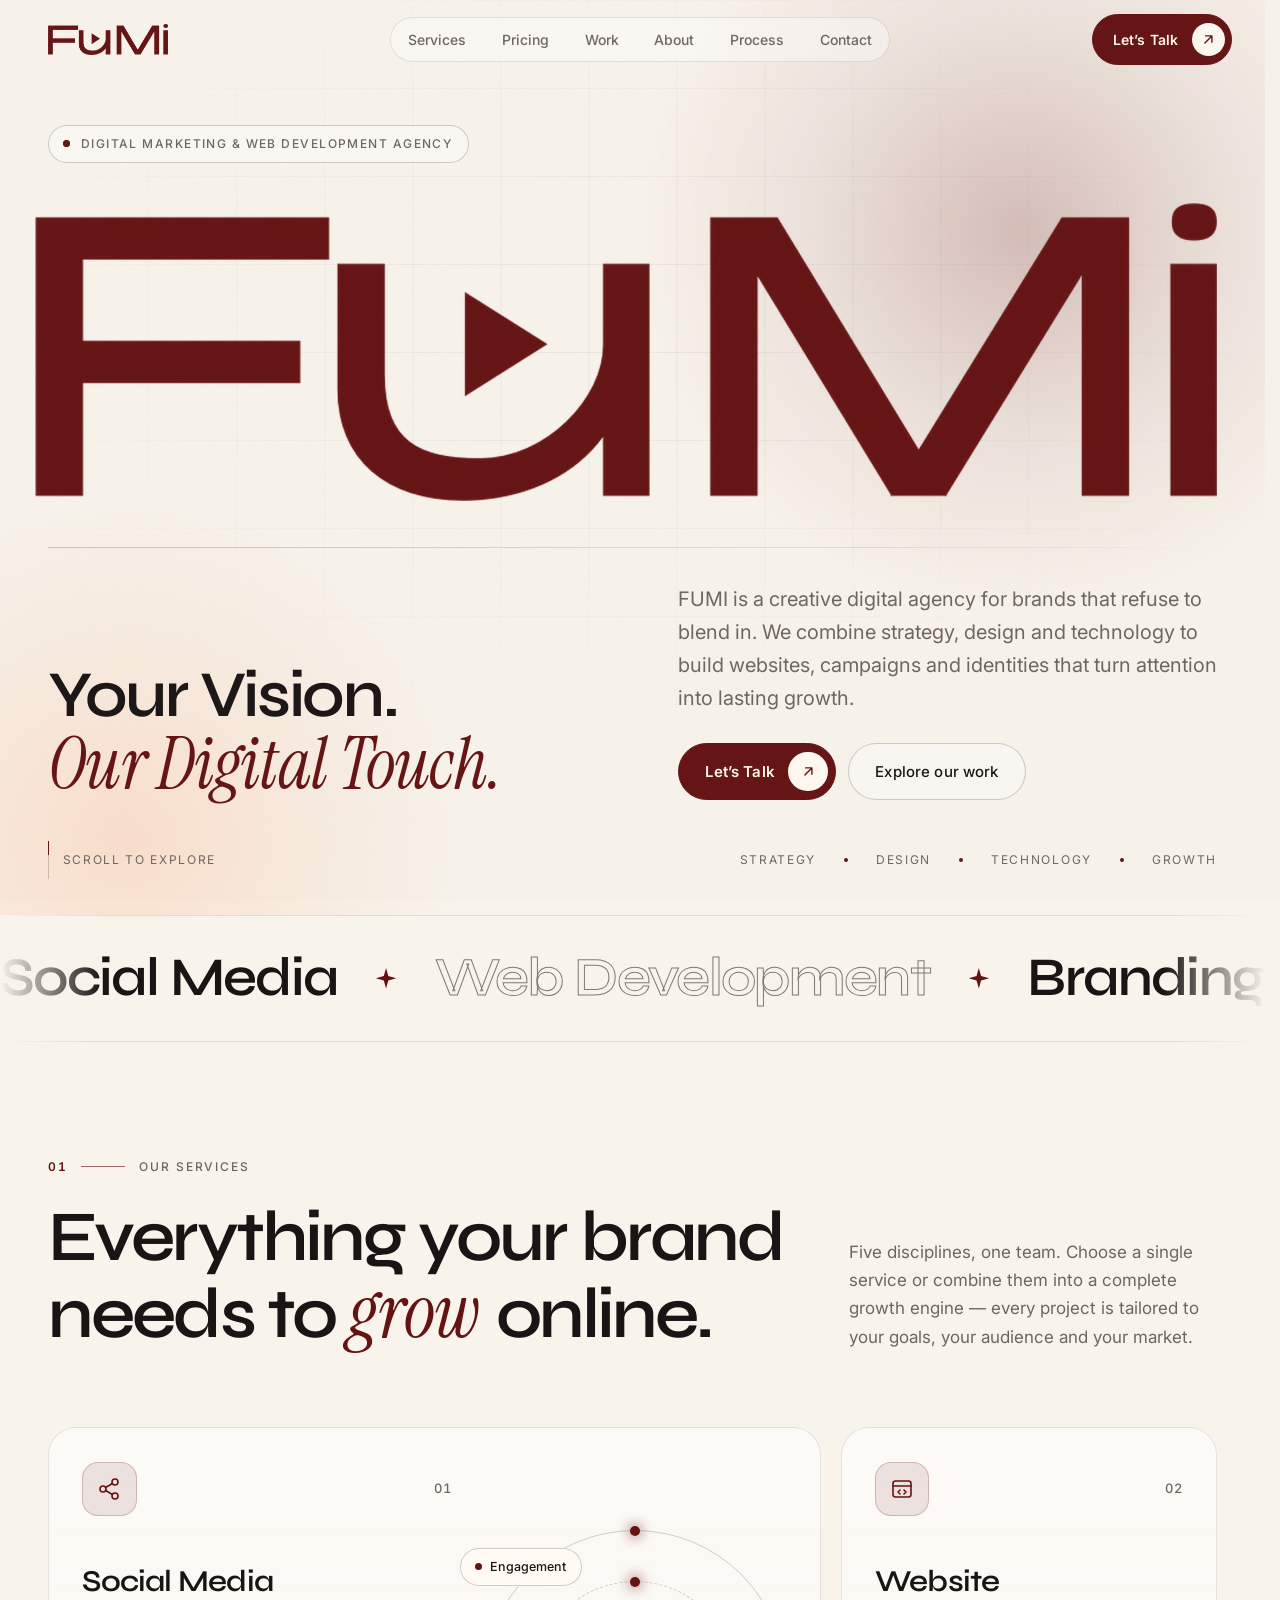
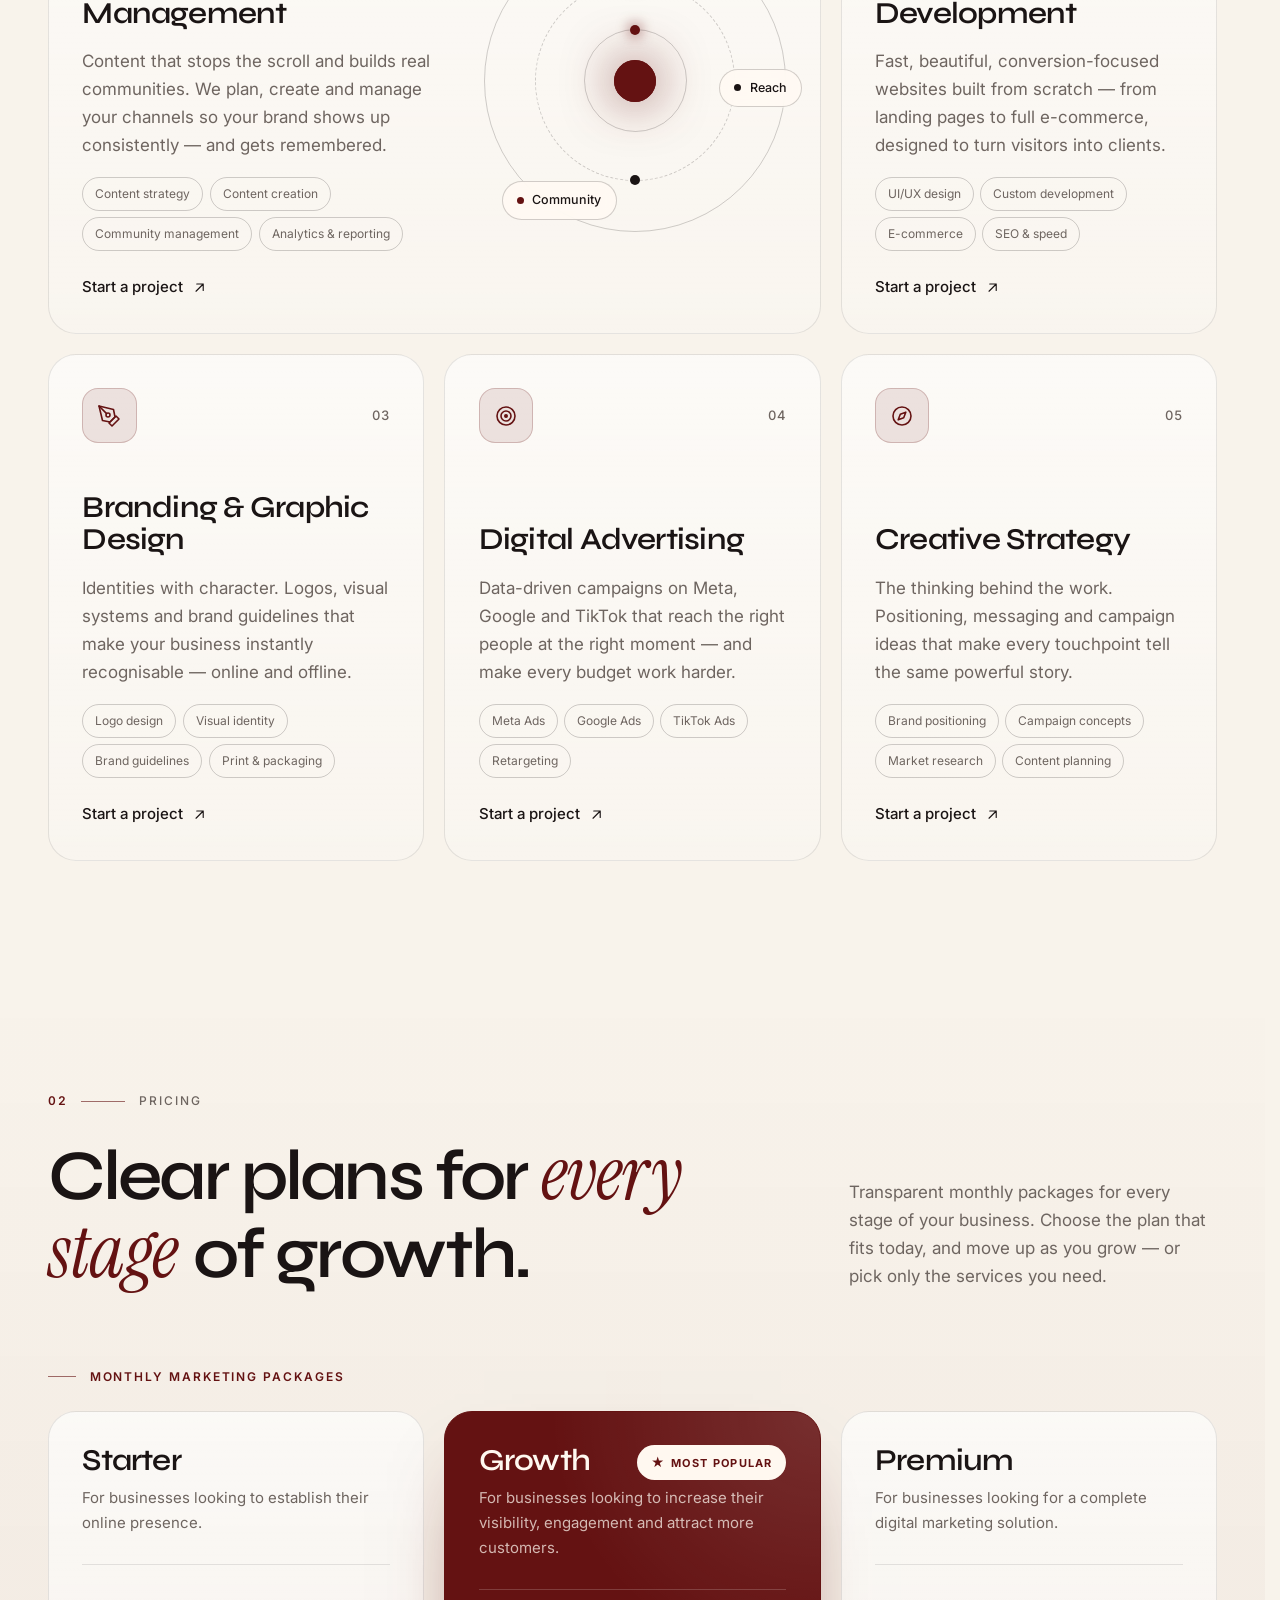
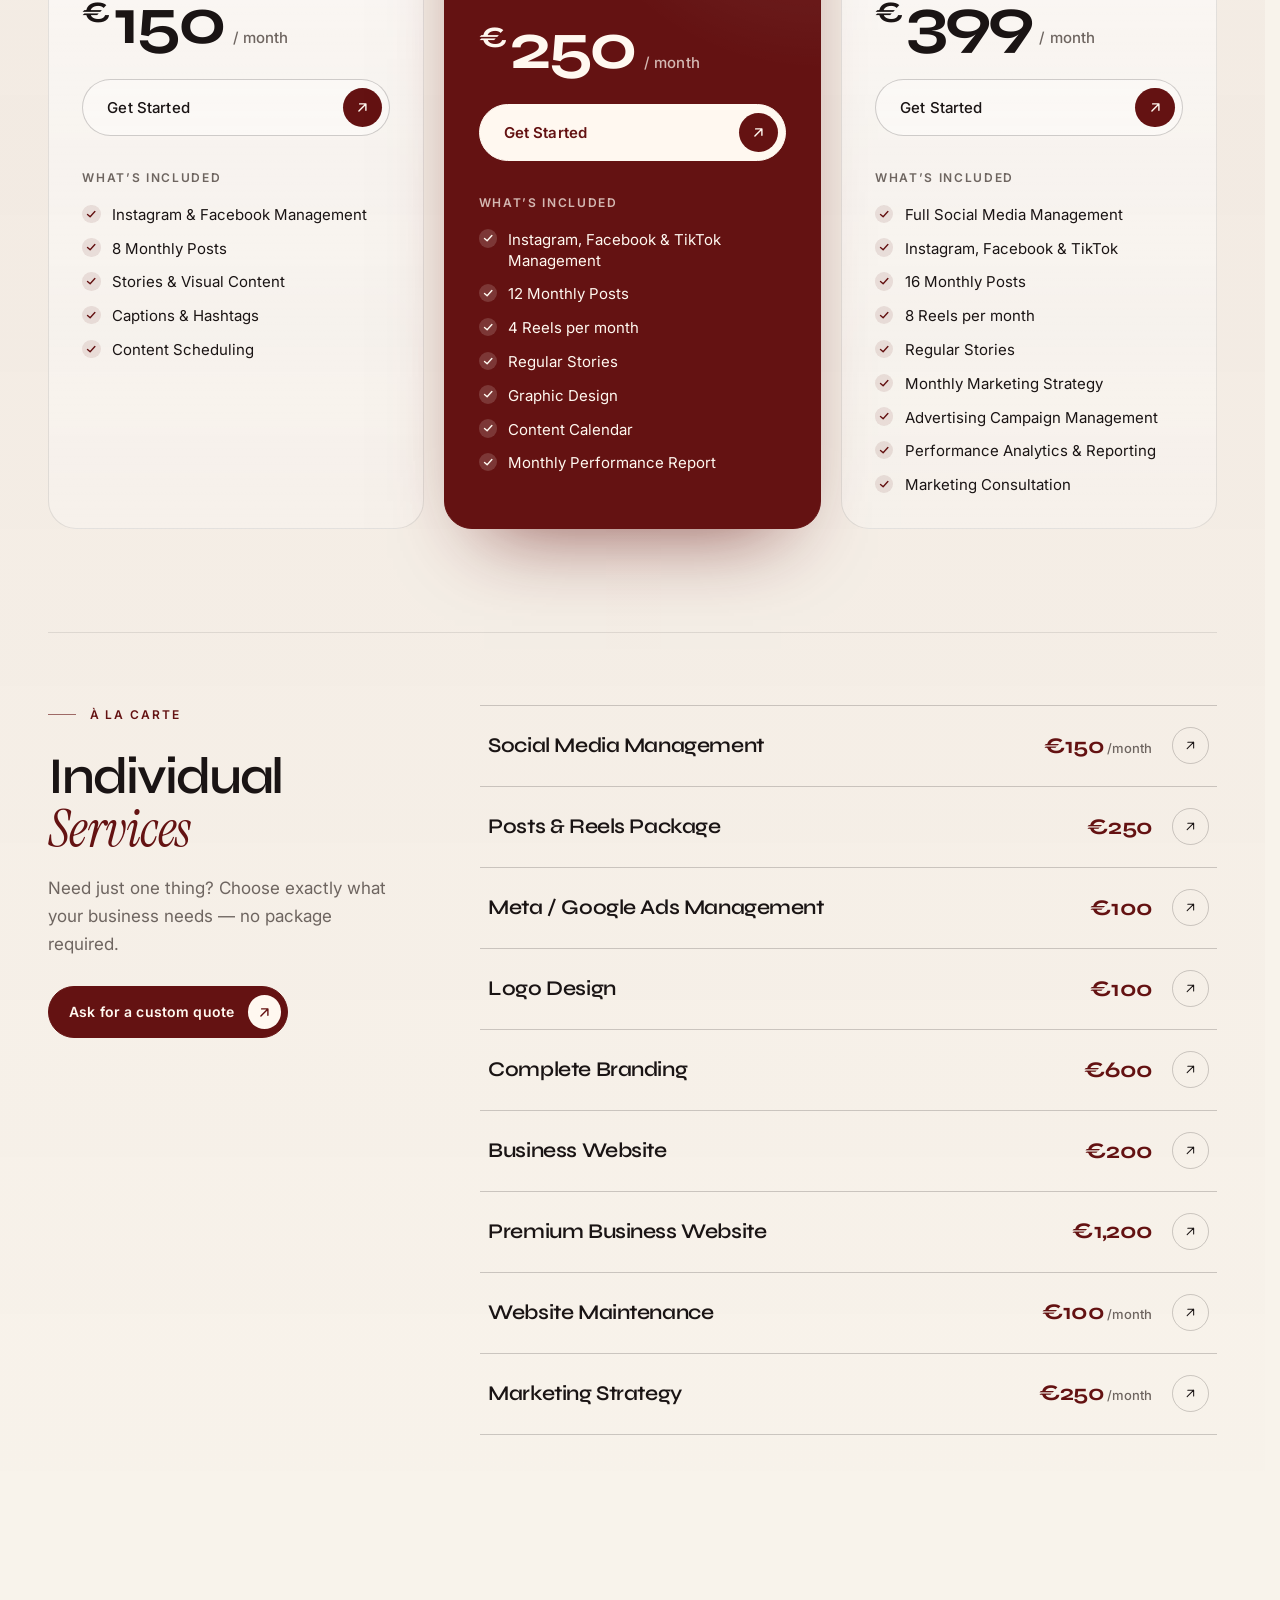
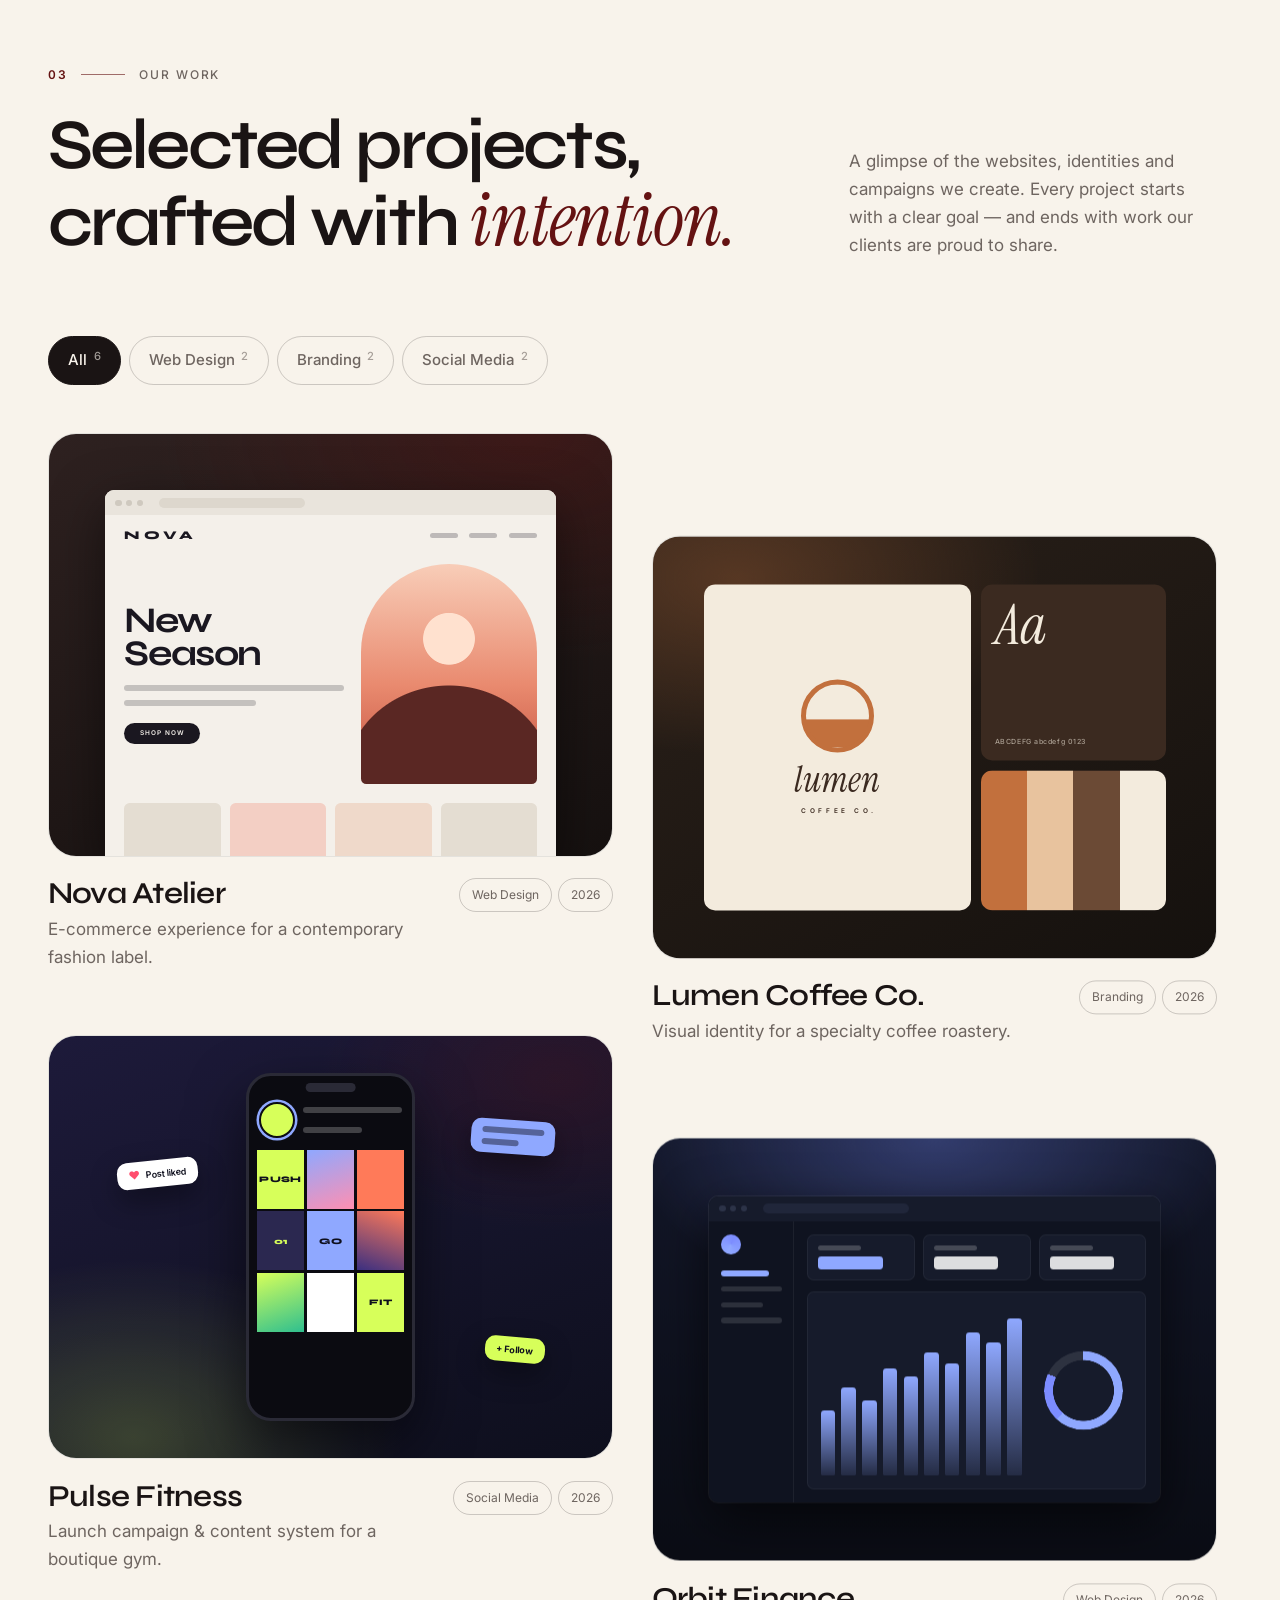
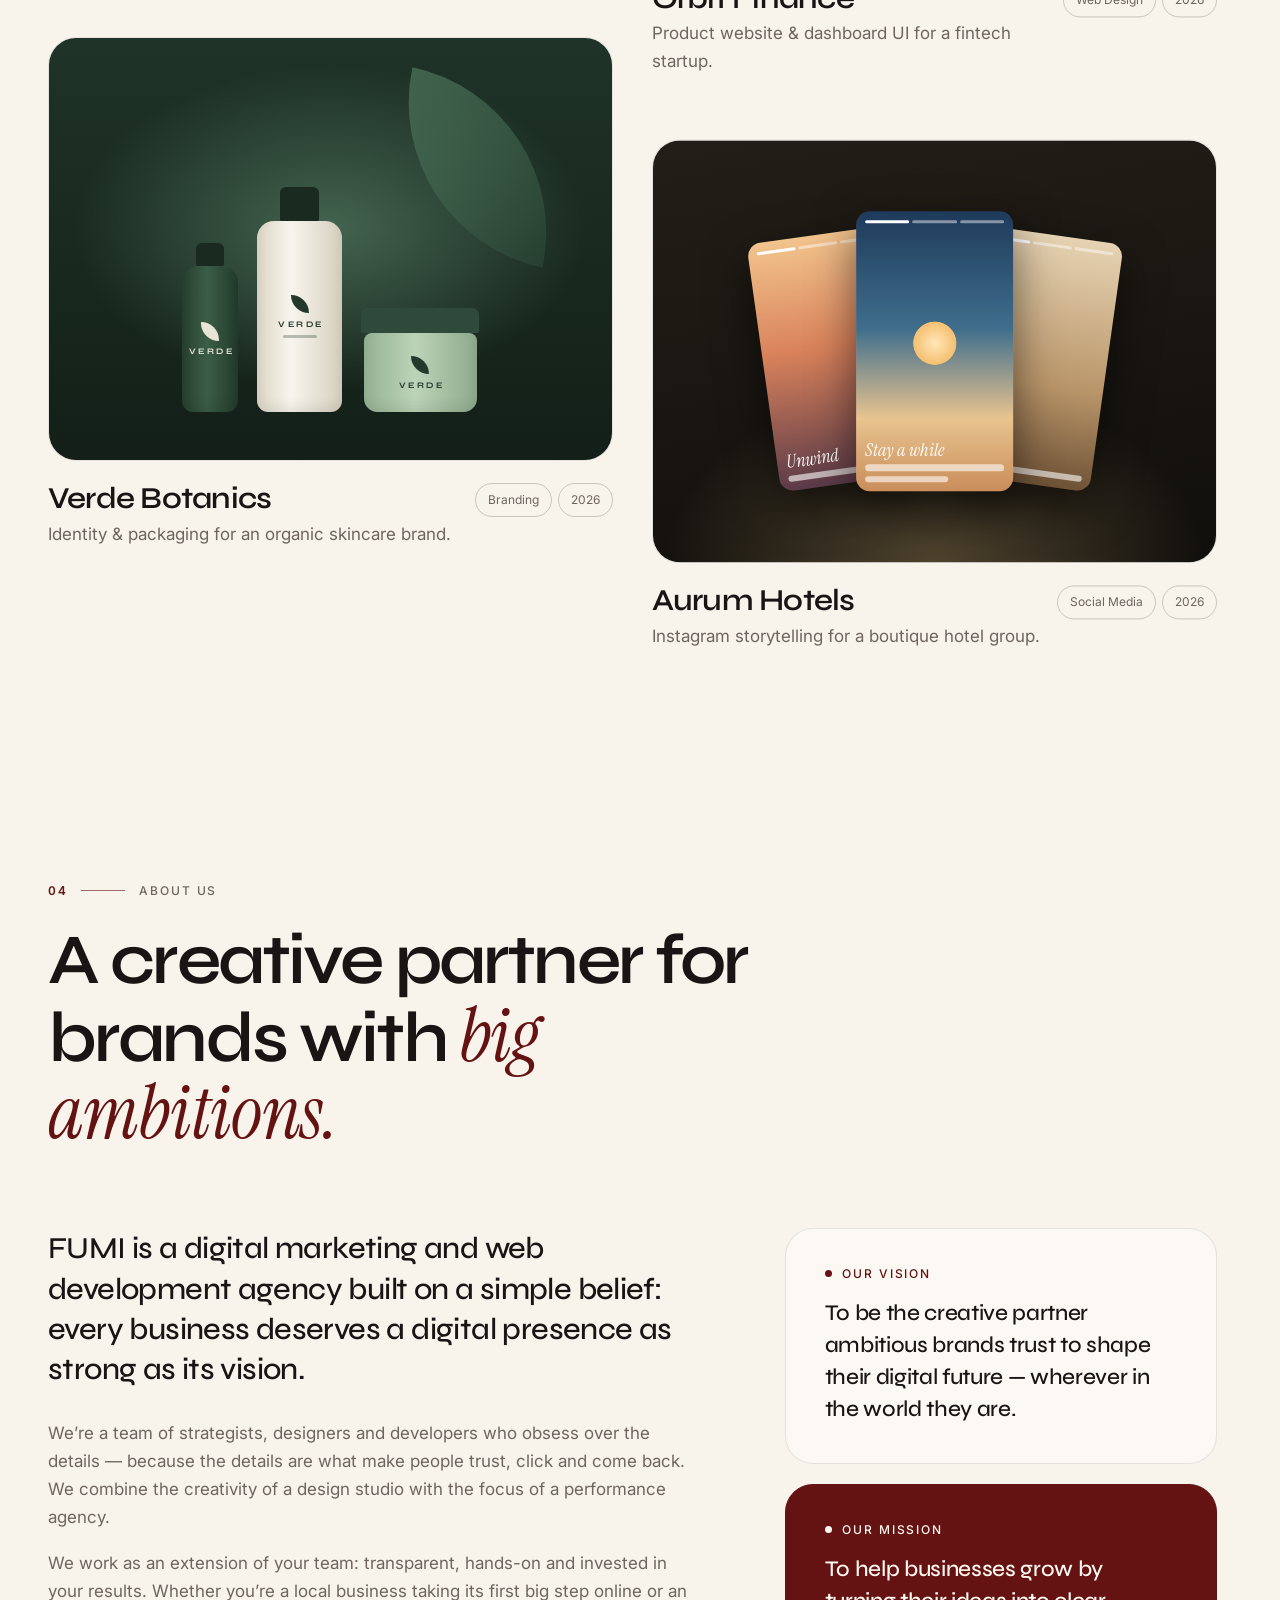
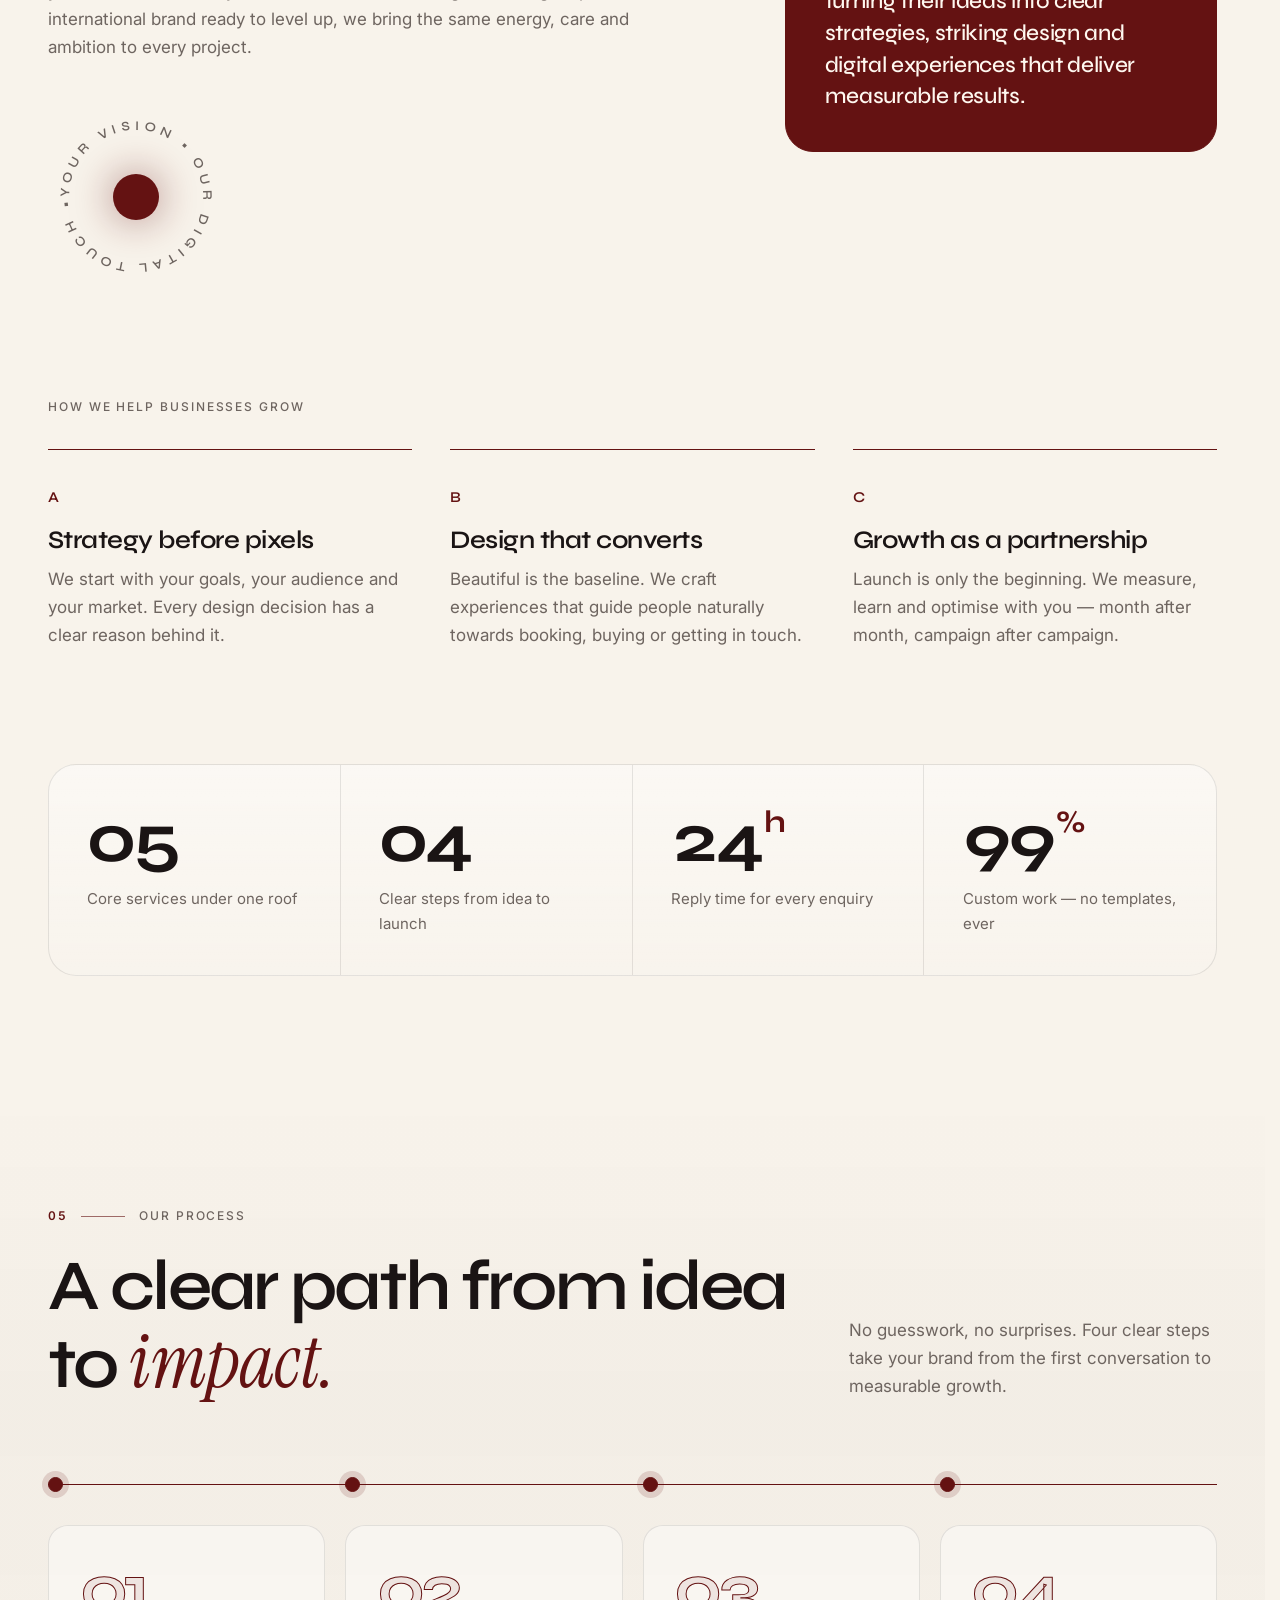
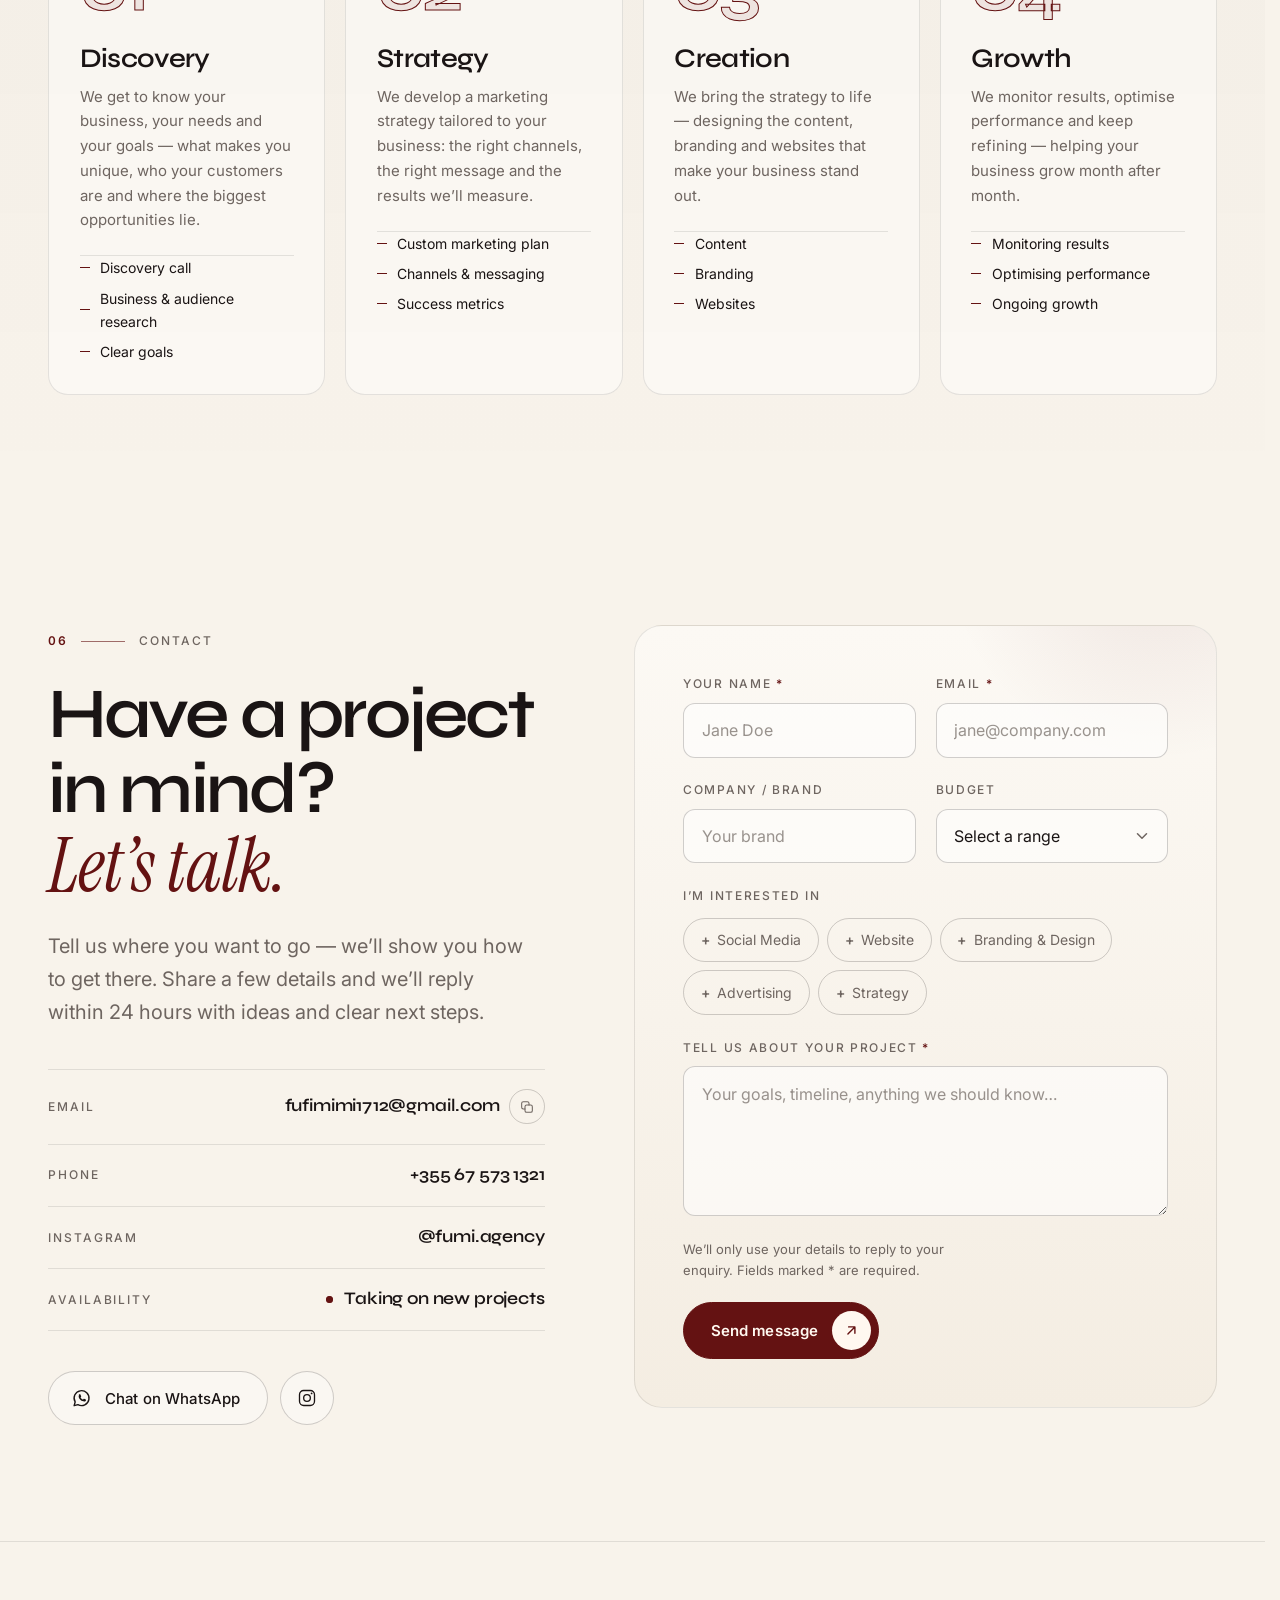
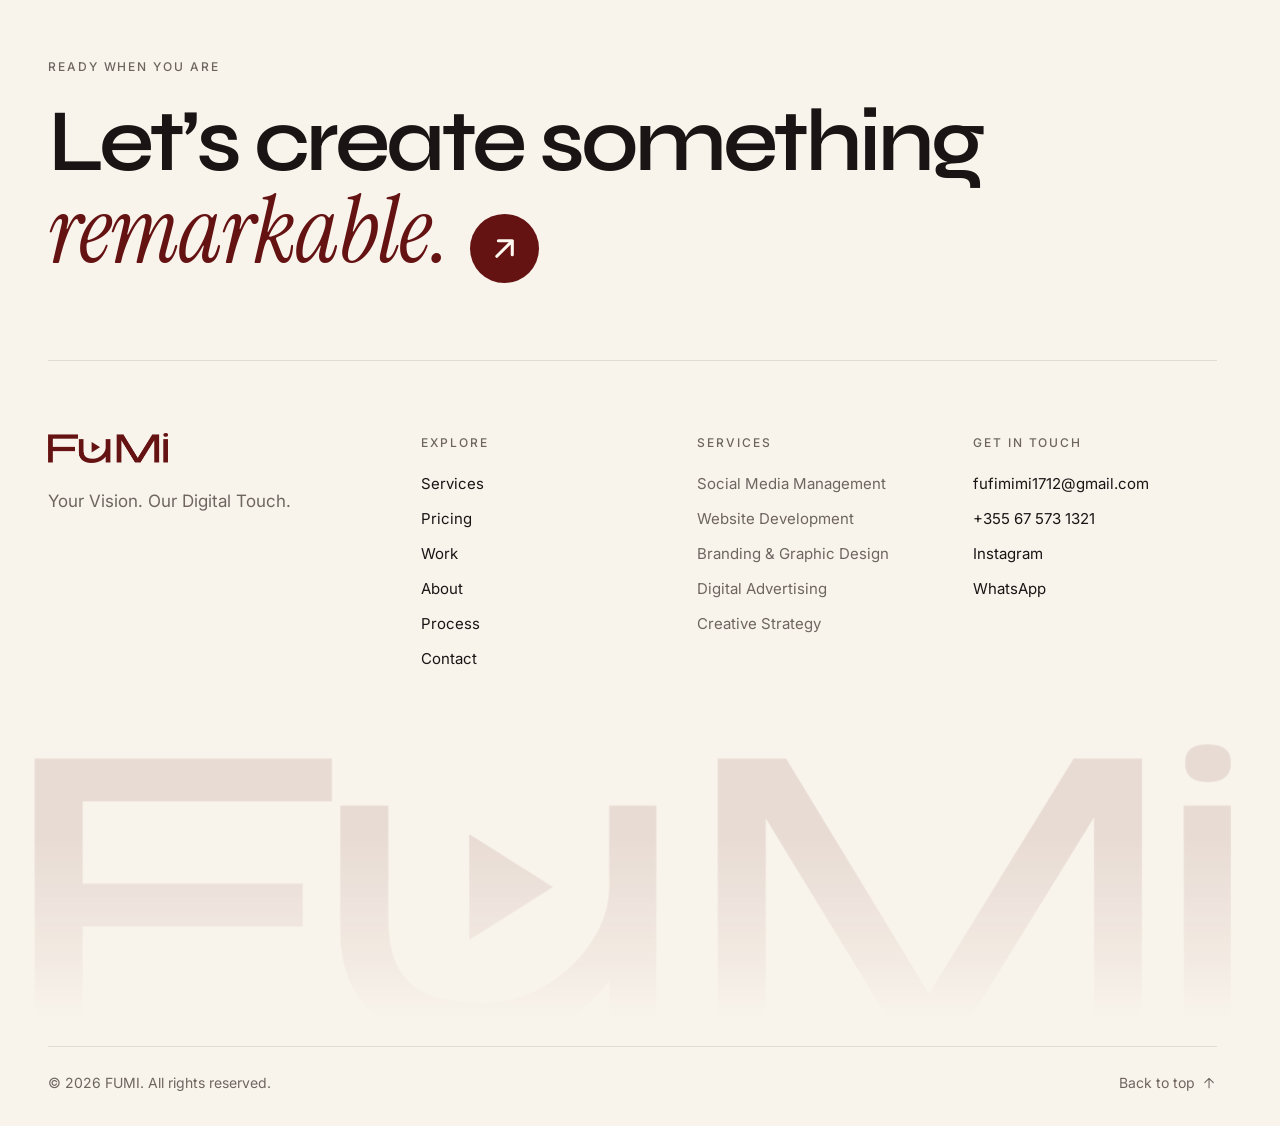
==== commit 99035f66: "Add real contact details: email, phone and WhatsApp number Replace the placeholder email with fufimi" ====
--- a/index.html
+++ b/index.html
@@ -51,7 +51,8 @@
     "url": "https://www.fumi.agency/",
     "logo": "https://www.fumi.agency/assets/logo.png",
     "image": "https://www.fumi.agency/assets/og-image.png",
-    "email": "hello@fumi.agency",
+    "email": "fufimimi1712@gmail.com",
+    "telephone": "+355675731321",
     "sameAs": ["https://www.instagram.com/fumi.agency/"],
     "areaServed": "Worldwide",
     "knowsAbout": ["Social Media Management", "Website Development", "Branding", "Graphic Design", "Digital Advertising", "Creative Strategy"]
@@ -130,10 +131,11 @@
       </ul>
     </nav>
     <div class="menu__footer">
-      <a href="mailto:hello@fumi.agency">hello@fumi.agency</a>
+      <a href="mailto:fufimimi1712@gmail.com">fufimimi1712@gmail.com</a>
+      <a href="tel:+355675731321">+355 67 573 1321</a>
       <div class="menu__socials">
         <a href="https://www.instagram.com/fumi.agency/" target="_blank" rel="noopener">Instagram</a>
-        <a href="https://wa.me/000000000000" target="_blank" rel="noopener">WhatsApp</a>
+        <a href="https://wa.me/355675731321" target="_blank" rel="noopener">WhatsApp</a>
       </div>
     </div>
   </div>
@@ -744,14 +746,18 @@
             <li>
               <span class="contact__label">Email</span>
               <span class="contact__row">
-                <a class="contact__value" href="mailto:hello@fumi.agency">hello@fumi.agency</a>
-                <button class="copy-btn" type="button" data-copy="hello@fumi.agency" aria-label="Copy email address">
+                <a class="contact__value" href="mailto:fufimimi1712@gmail.com">fufimimi1712@gmail.com</a>
+                <button class="copy-btn" type="button" data-copy="fufimimi1712@gmail.com" aria-label="Copy email address">
                   <svg class="icon icon--copy" aria-hidden="true"><use href="#i-copy"/></svg>
                   <svg class="icon icon--check" aria-hidden="true"><use href="#i-check"/></svg>
                 </button>
               </span>
             </li>
             <li>
+              <span class="contact__label">Phone</span>
+              <a class="contact__value" href="tel:+355675731321">+355 67 573 1321</a>
+            </li>
+            <li>
               <span class="contact__label">Instagram</span>
               <a class="contact__value" href="https://www.instagram.com/fumi.agency/" target="_blank" rel="noopener">@fumi.agency</a>
             </li>
@@ -762,8 +768,7 @@
           </ul>
 
           <div class="contact__actions" data-reveal>
-            <!-- Replace 000000000000 with your WhatsApp number in international format, digits only (e.g. 355691234567) -->
-            <a class="btn btn--whatsapp" href="https://wa.me/000000000000?text=Hi%20FUMI!%20I%27d%20like%20to%20talk%20about%20a%20project." target="_blank" rel="noopener">
+            <a class="btn btn--whatsapp" href="https://wa.me/355675731321?text=Hi%20FUMI!%20I%27d%20like%20to%20talk%20about%20a%20project." target="_blank" rel="noopener">
               <svg class="icon" aria-hidden="true"><use href="#i-whatsapp"/></svg>
               <span class="btn__label">Chat on WhatsApp</span>
             </a>
@@ -776,7 +781,7 @@
         <div class="form-card" data-reveal>
           <!-- The form is powered by FormSubmit (formsubmit.co). Replace the email in "action" and "data-email" with yours.
                The very first submission sends an activation email to that address — confirm it once and the form is live. -->
-          <form class="form" id="contact-form" action="https://formsubmit.co/hello@fumi.agency" method="POST" data-email="hello@fumi.agency">
+          <form class="form" id="contact-form" action="https://formsubmit.co/fufimimi1712@gmail.com" method="POST" data-email="fufimimi1712@gmail.com">
             <input type="hidden" name="_subject" value="New project enquiry — FUMI website">
             <input type="hidden" name="_template" value="table">
             <input type="hidden" name="_captcha" value="false">
@@ -892,9 +897,10 @@
         <div>
           <p class="footer__heading">Get in touch</p>
           <ul class="footer__links">
-            <li><a href="mailto:hello@fumi.agency">hello@fumi.agency</a></li>
+            <li><a href="mailto:fufimimi1712@gmail.com">fufimimi1712@gmail.com</a></li>
+            <li><a href="tel:+355675731321">+355 67 573 1321</a></li>
             <li><a href="https://www.instagram.com/fumi.agency/" target="_blank" rel="noopener">Instagram</a></li>
-            <li><a href="https://wa.me/000000000000" target="_blank" rel="noopener">WhatsApp</a></li>
+            <li><a href="https://wa.me/355675731321" target="_blank" rel="noopener">WhatsApp</a></li>
           </ul>
         </div>
       </div>
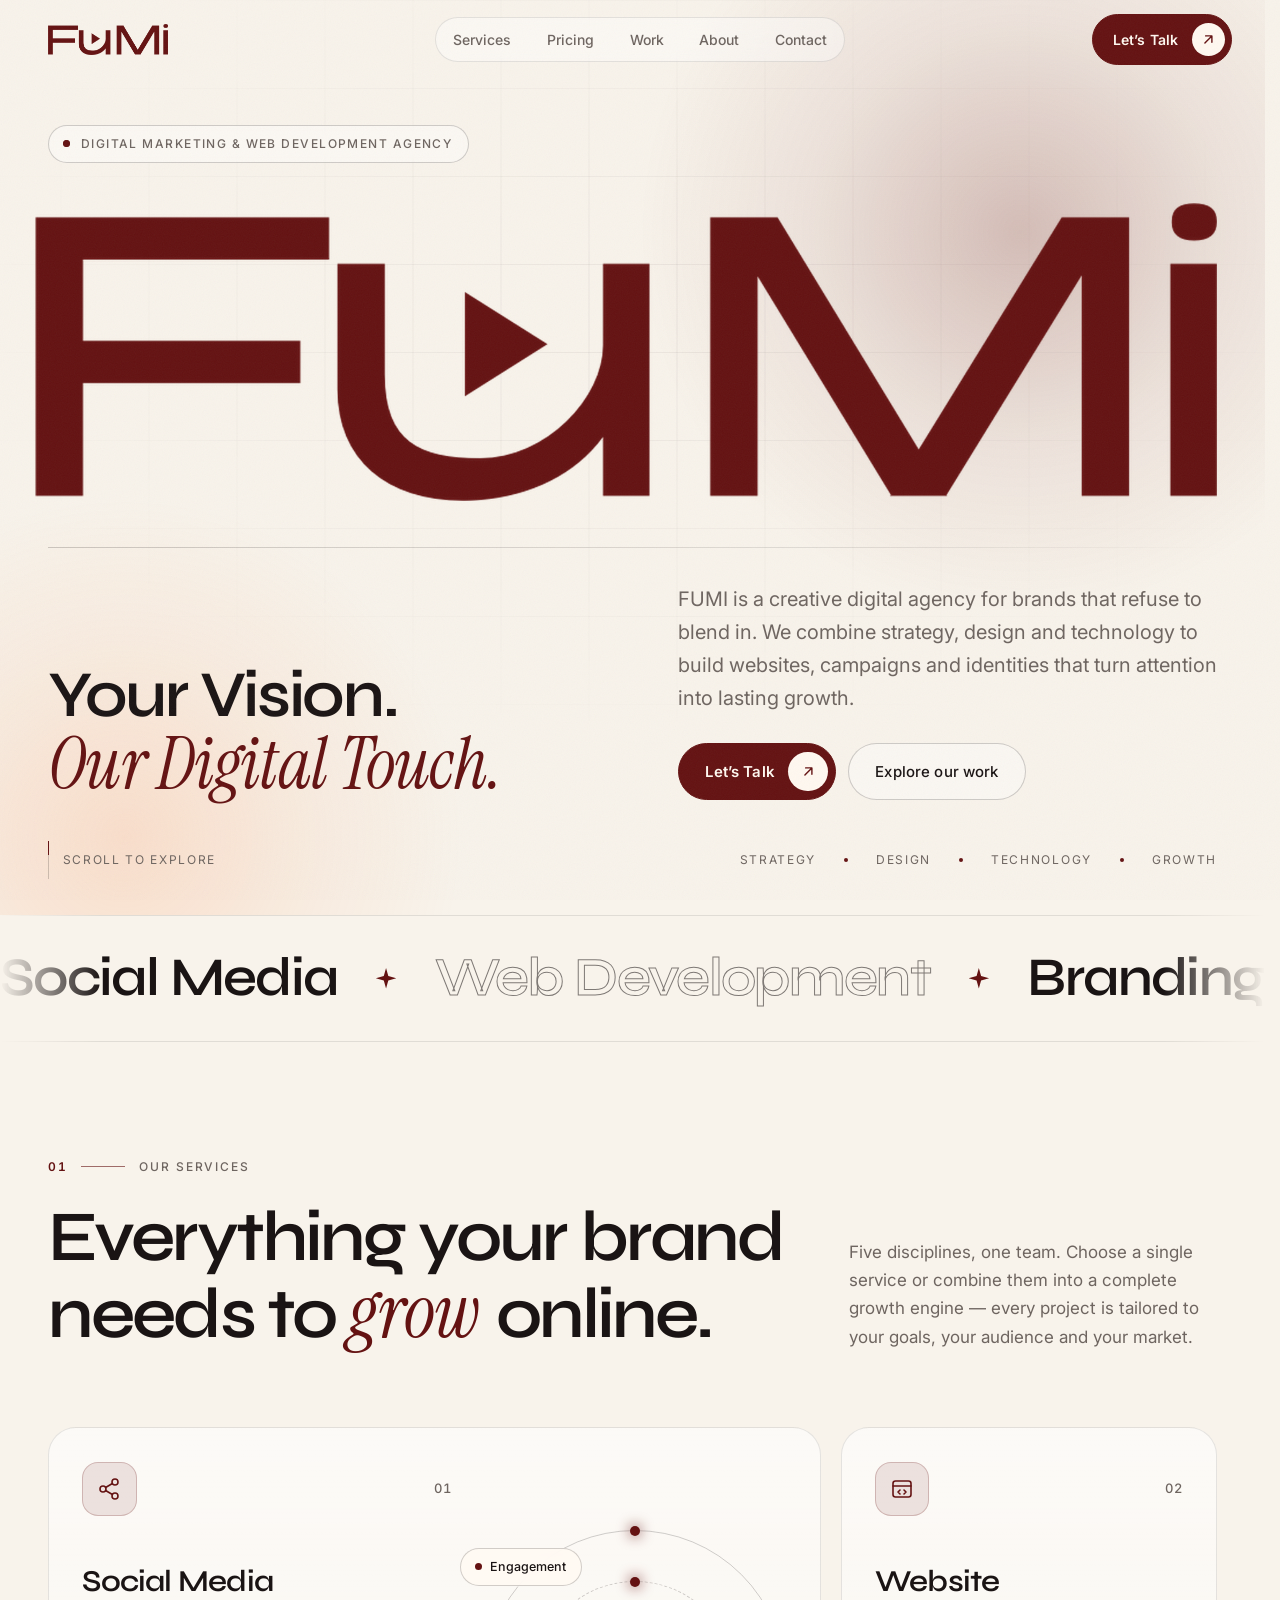
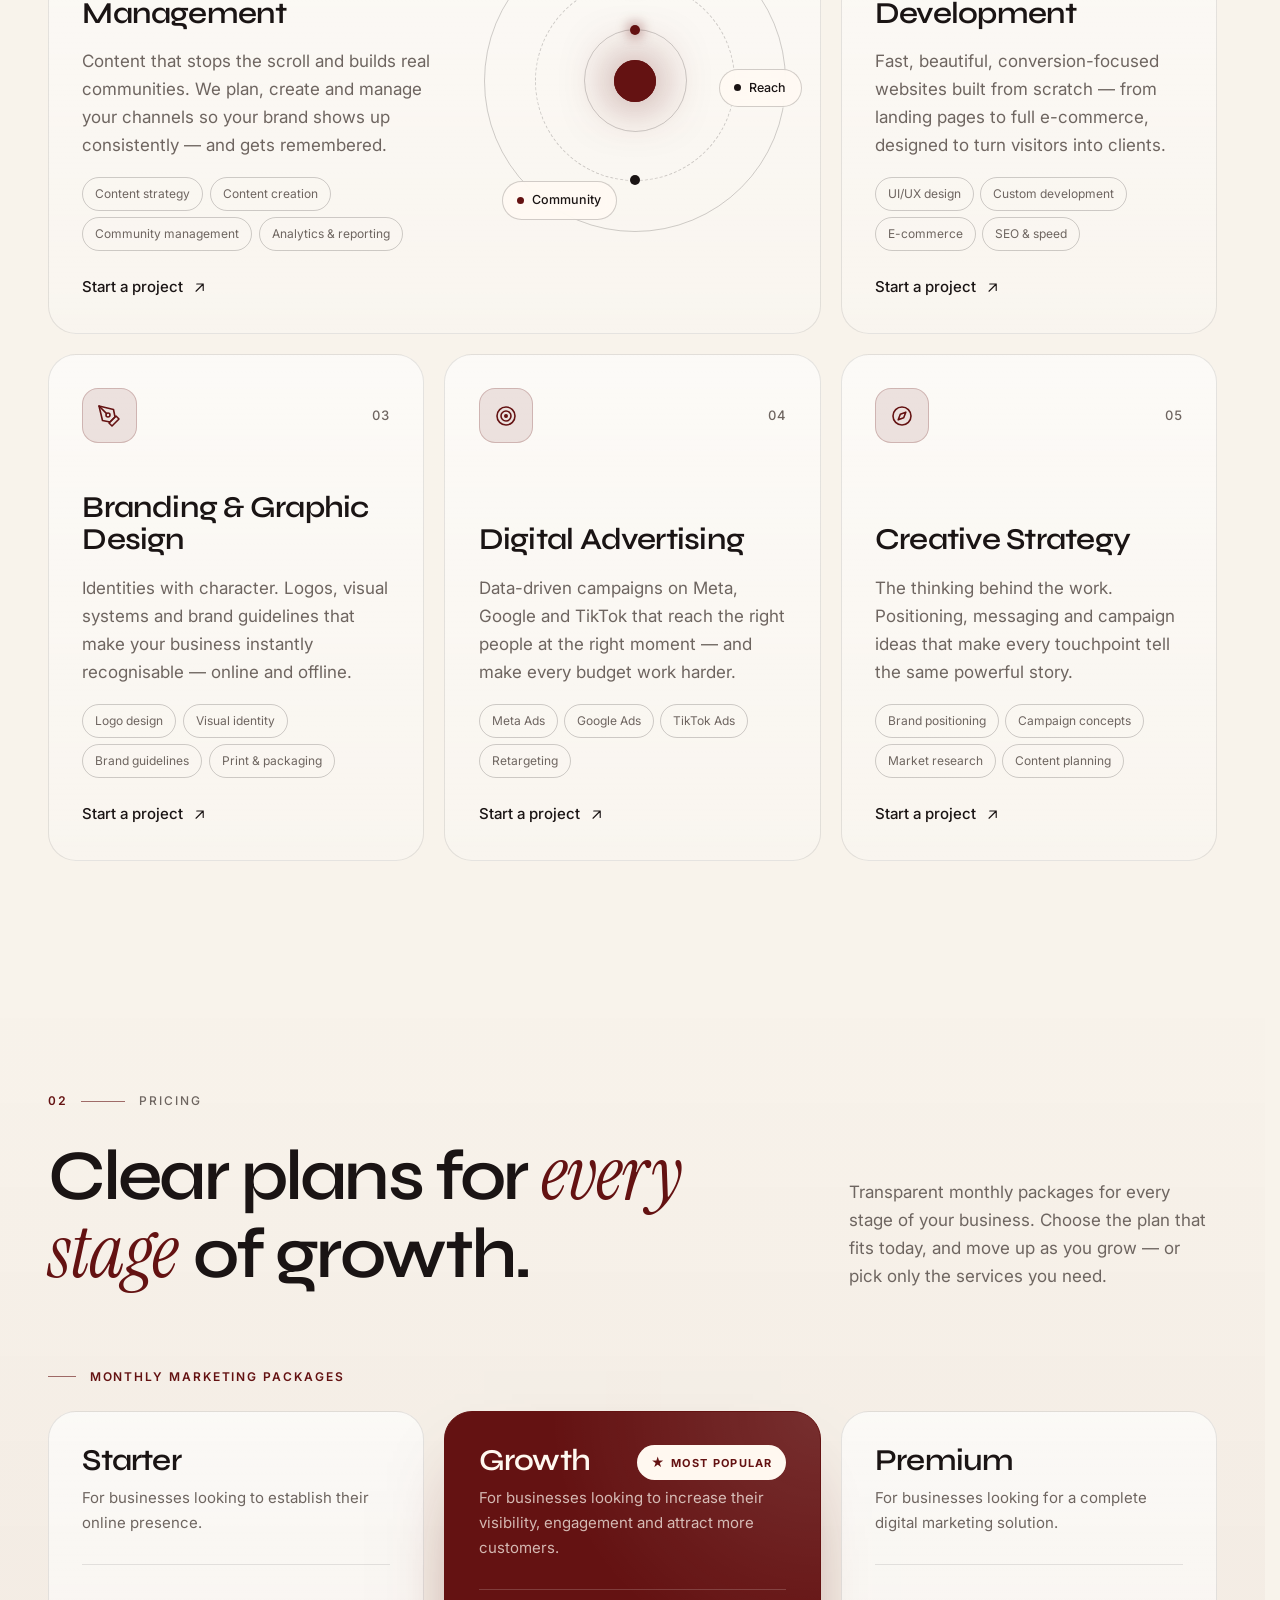
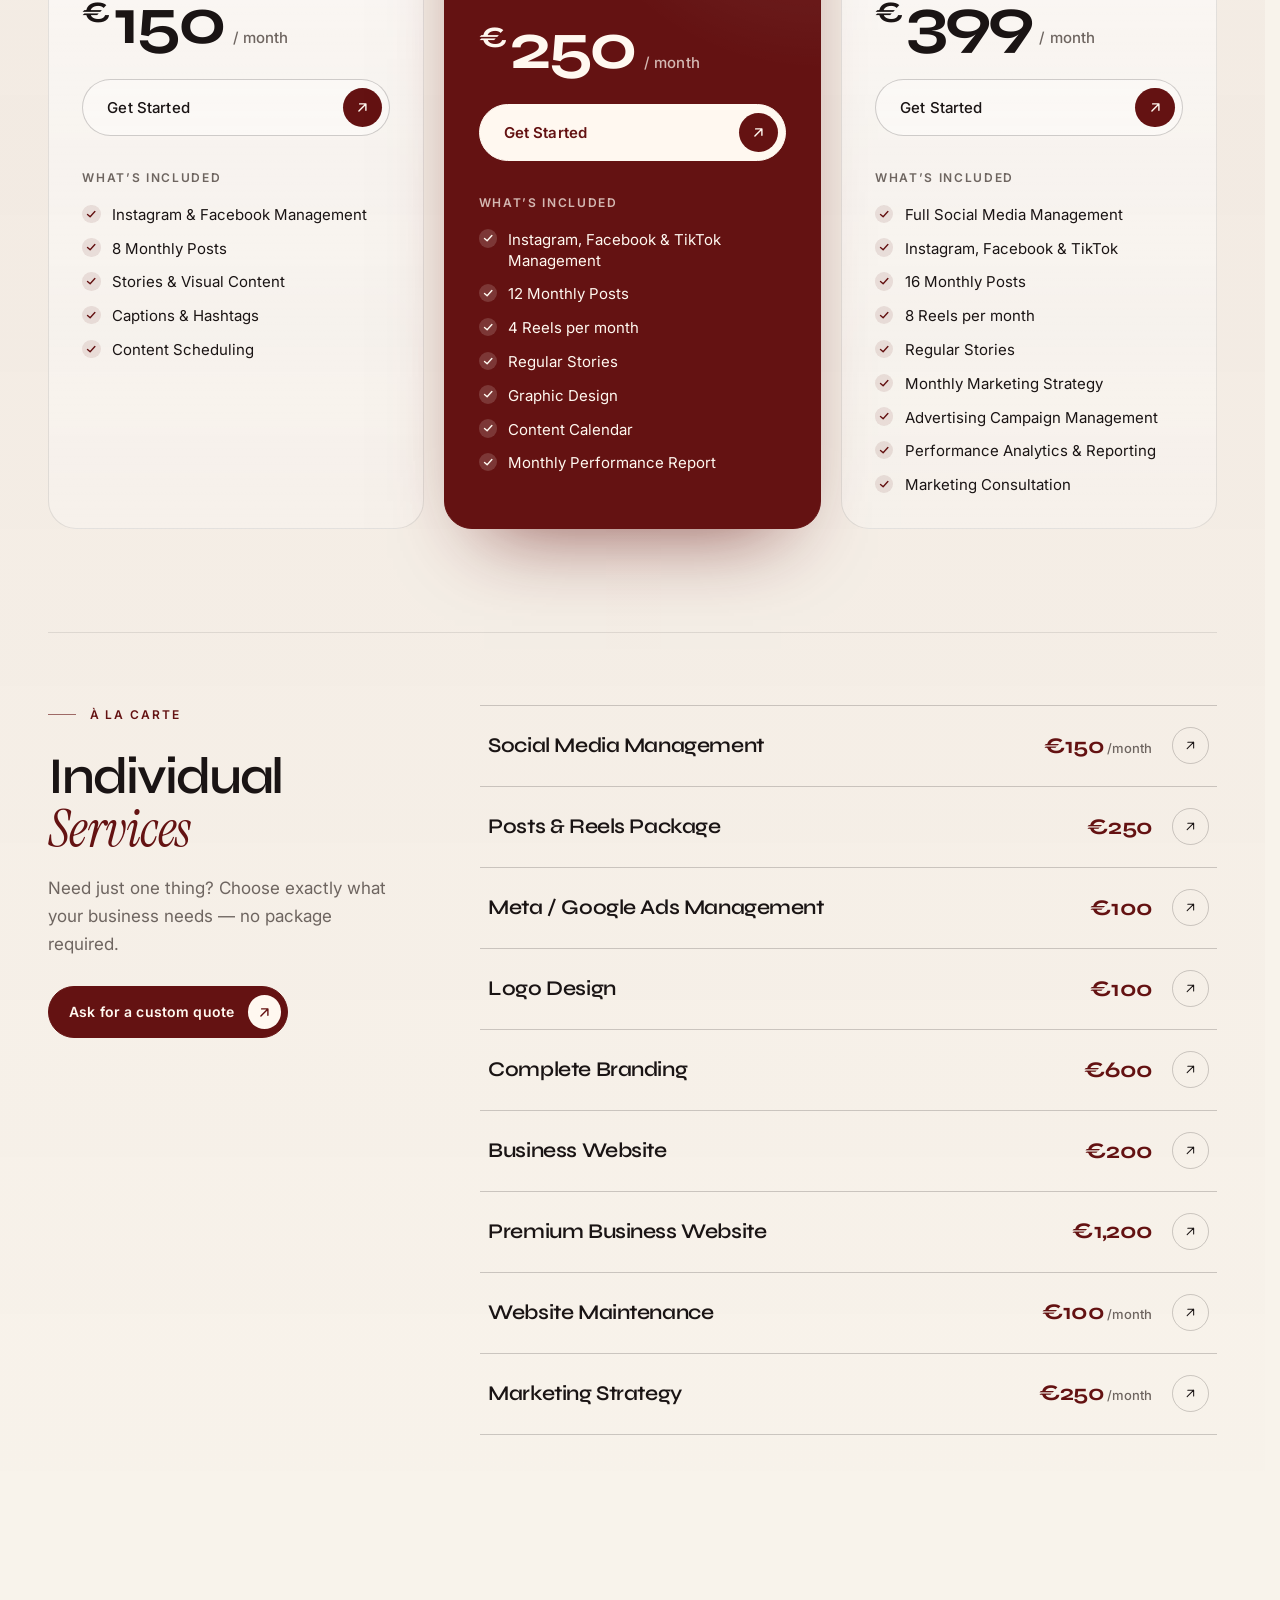
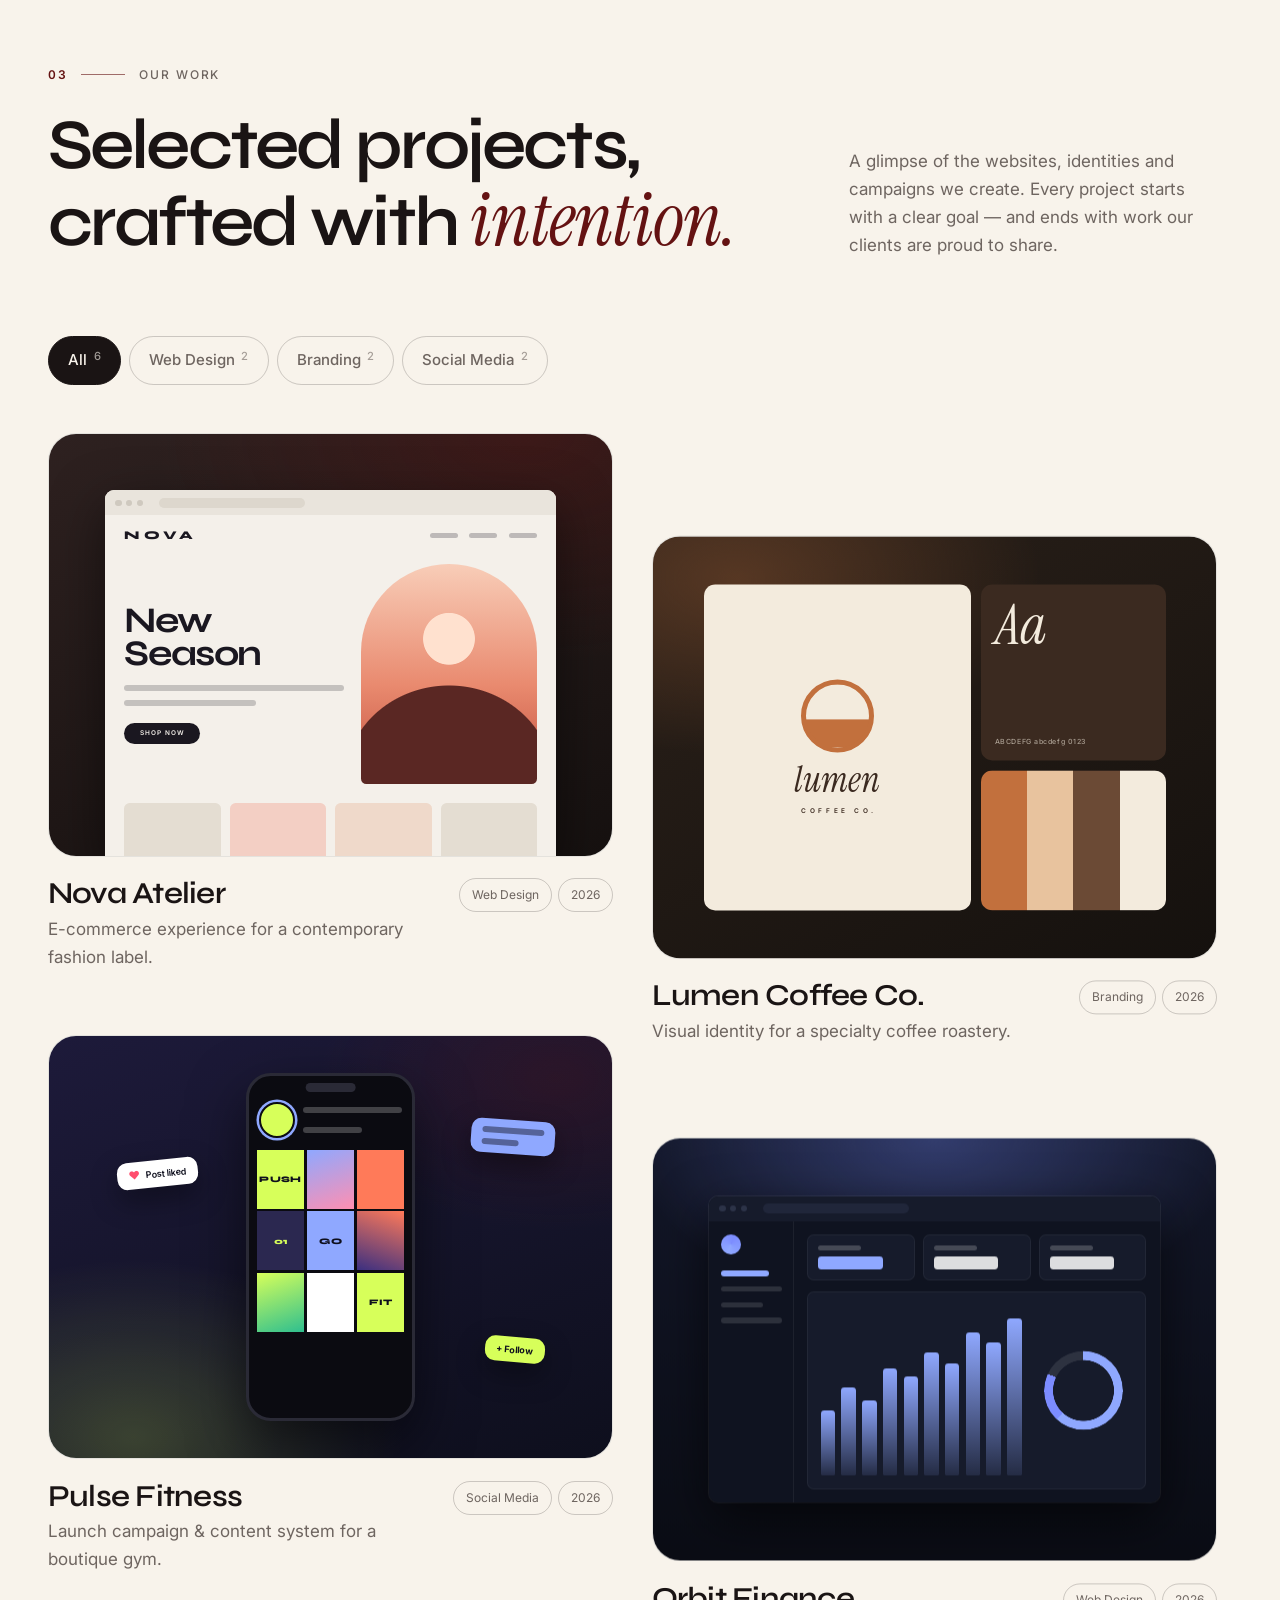
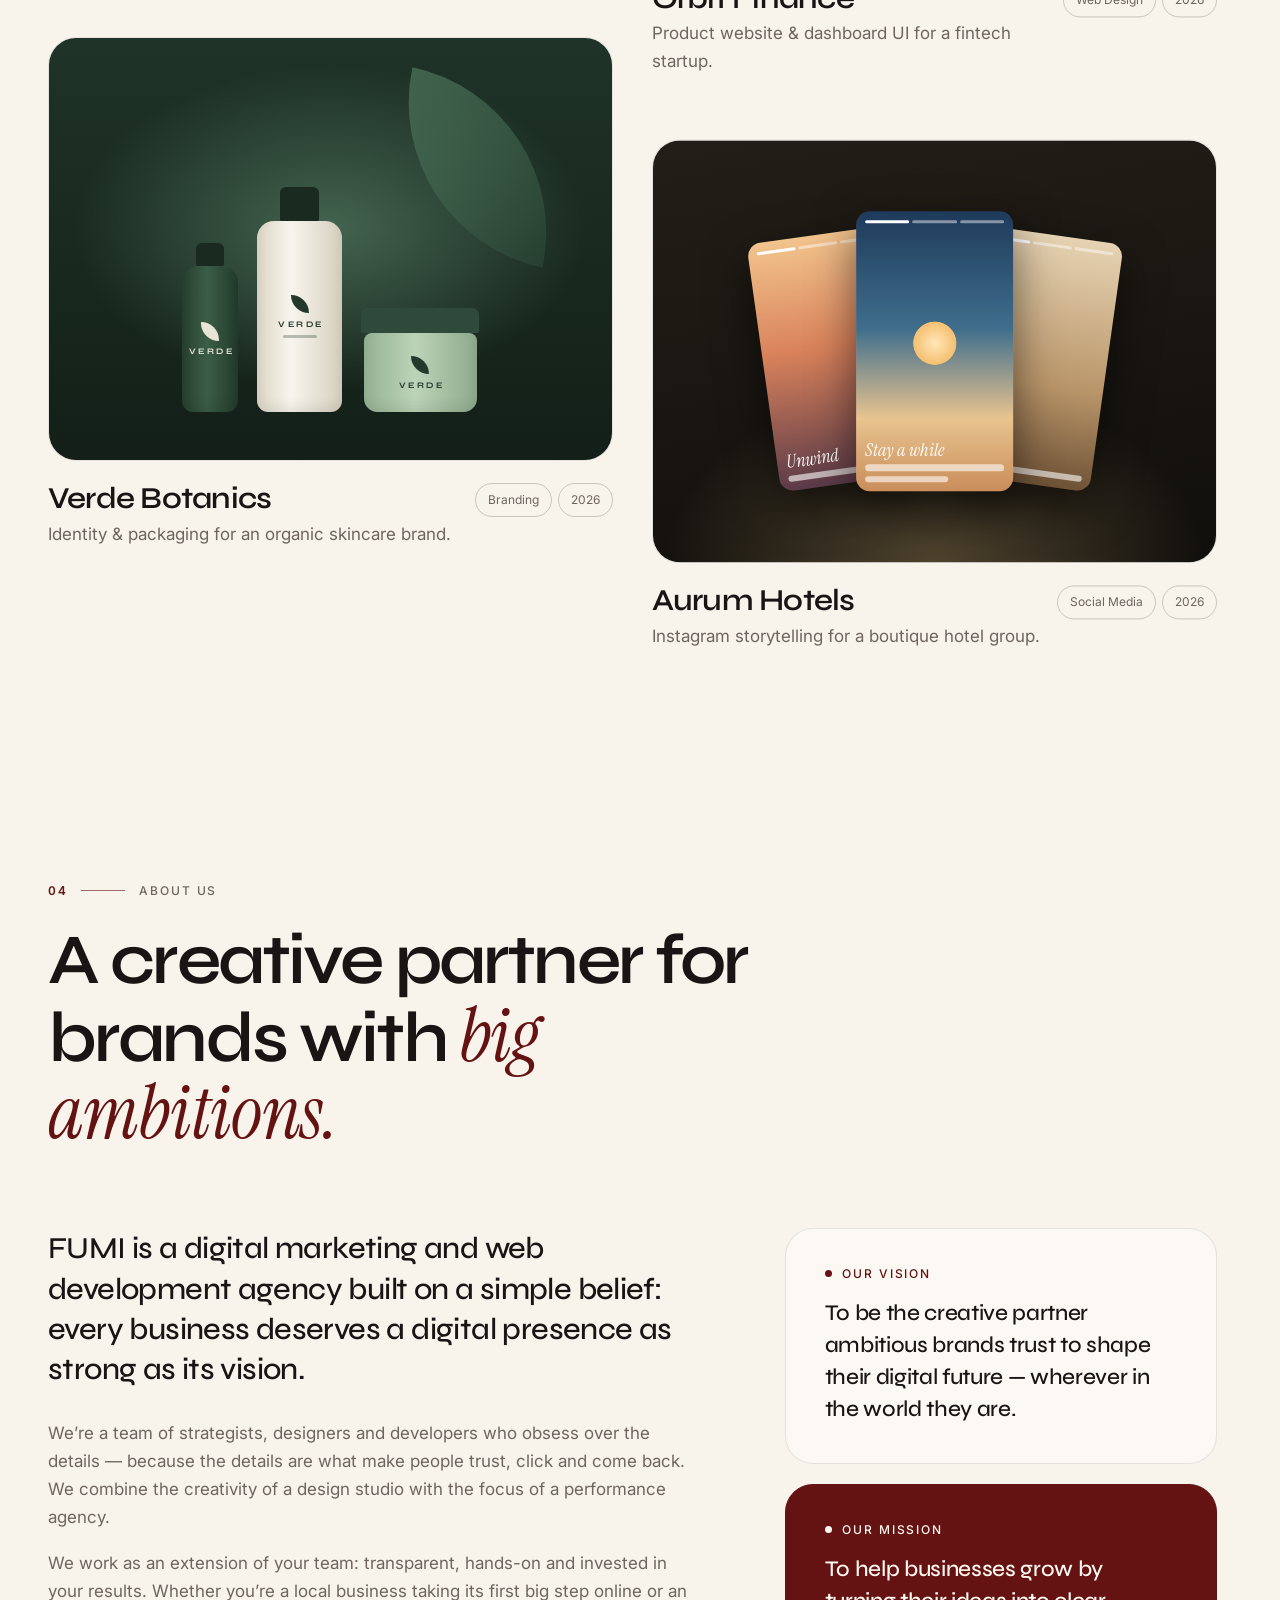
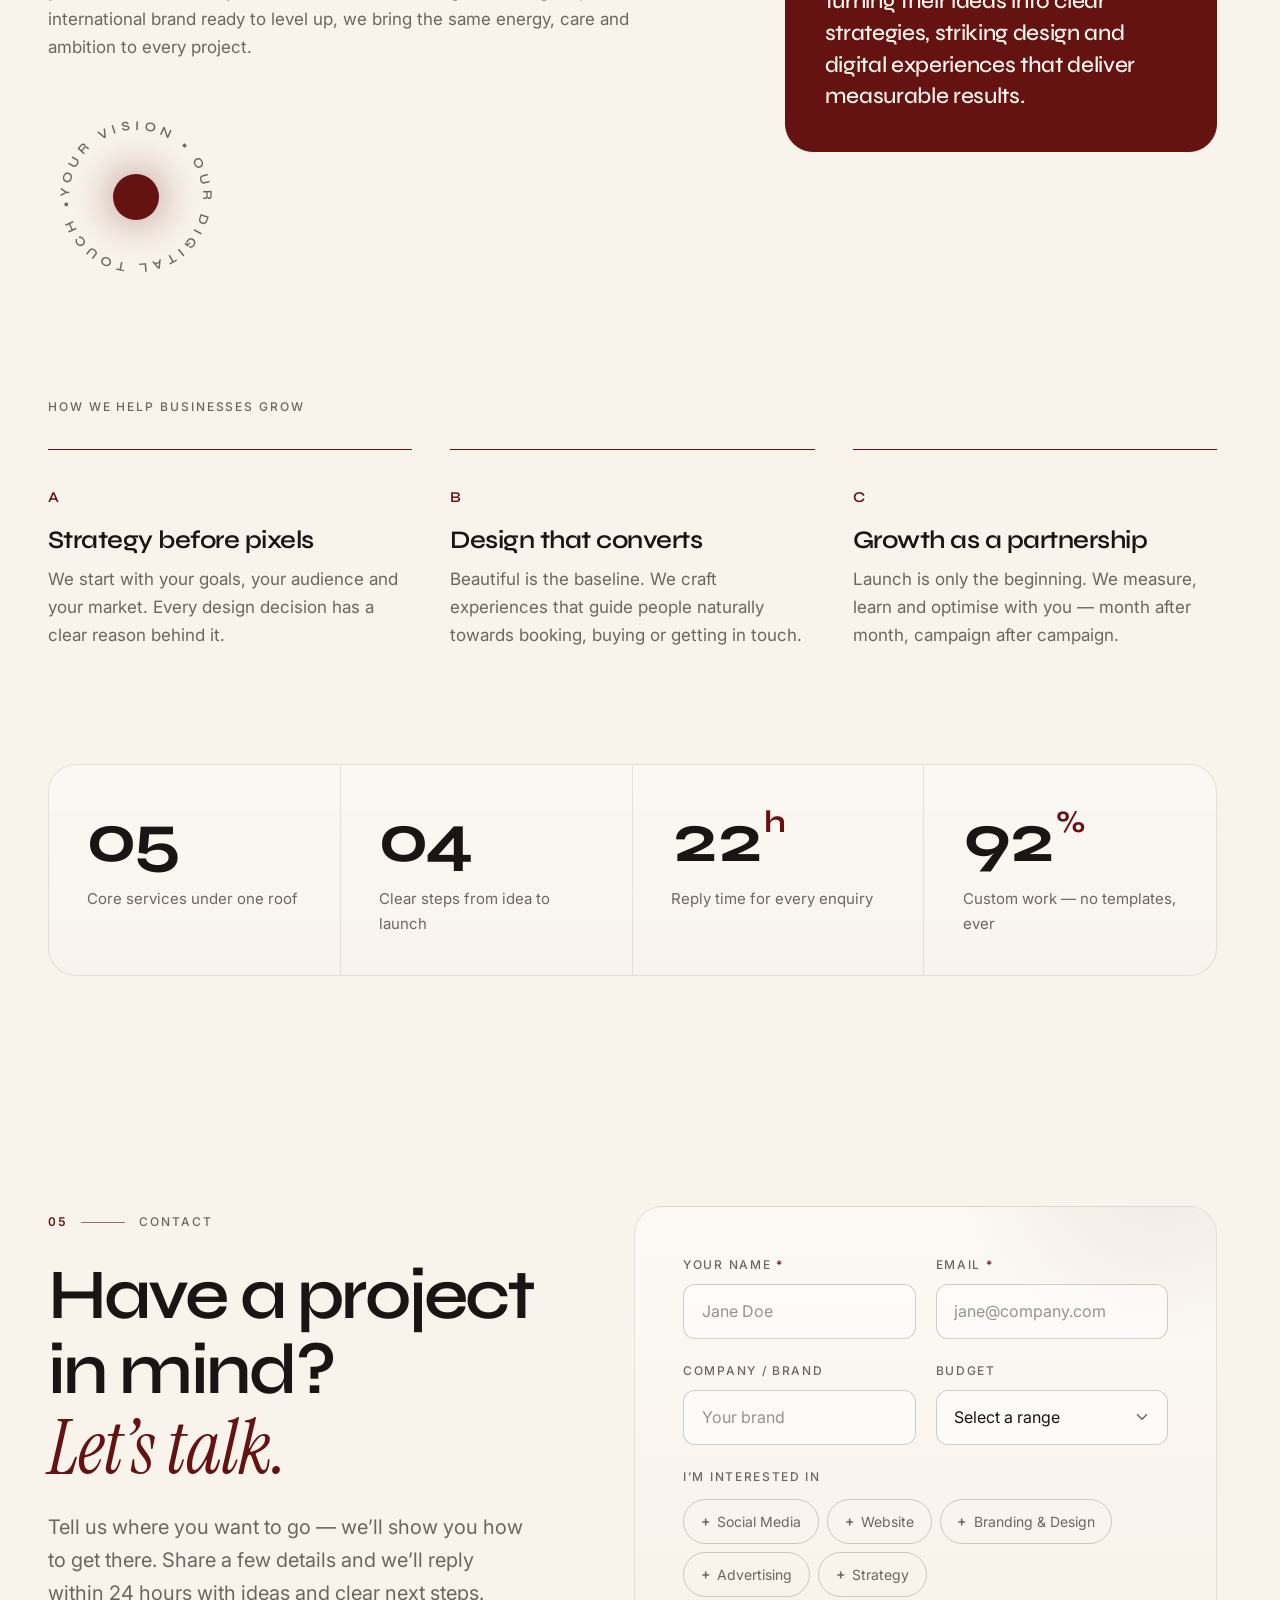
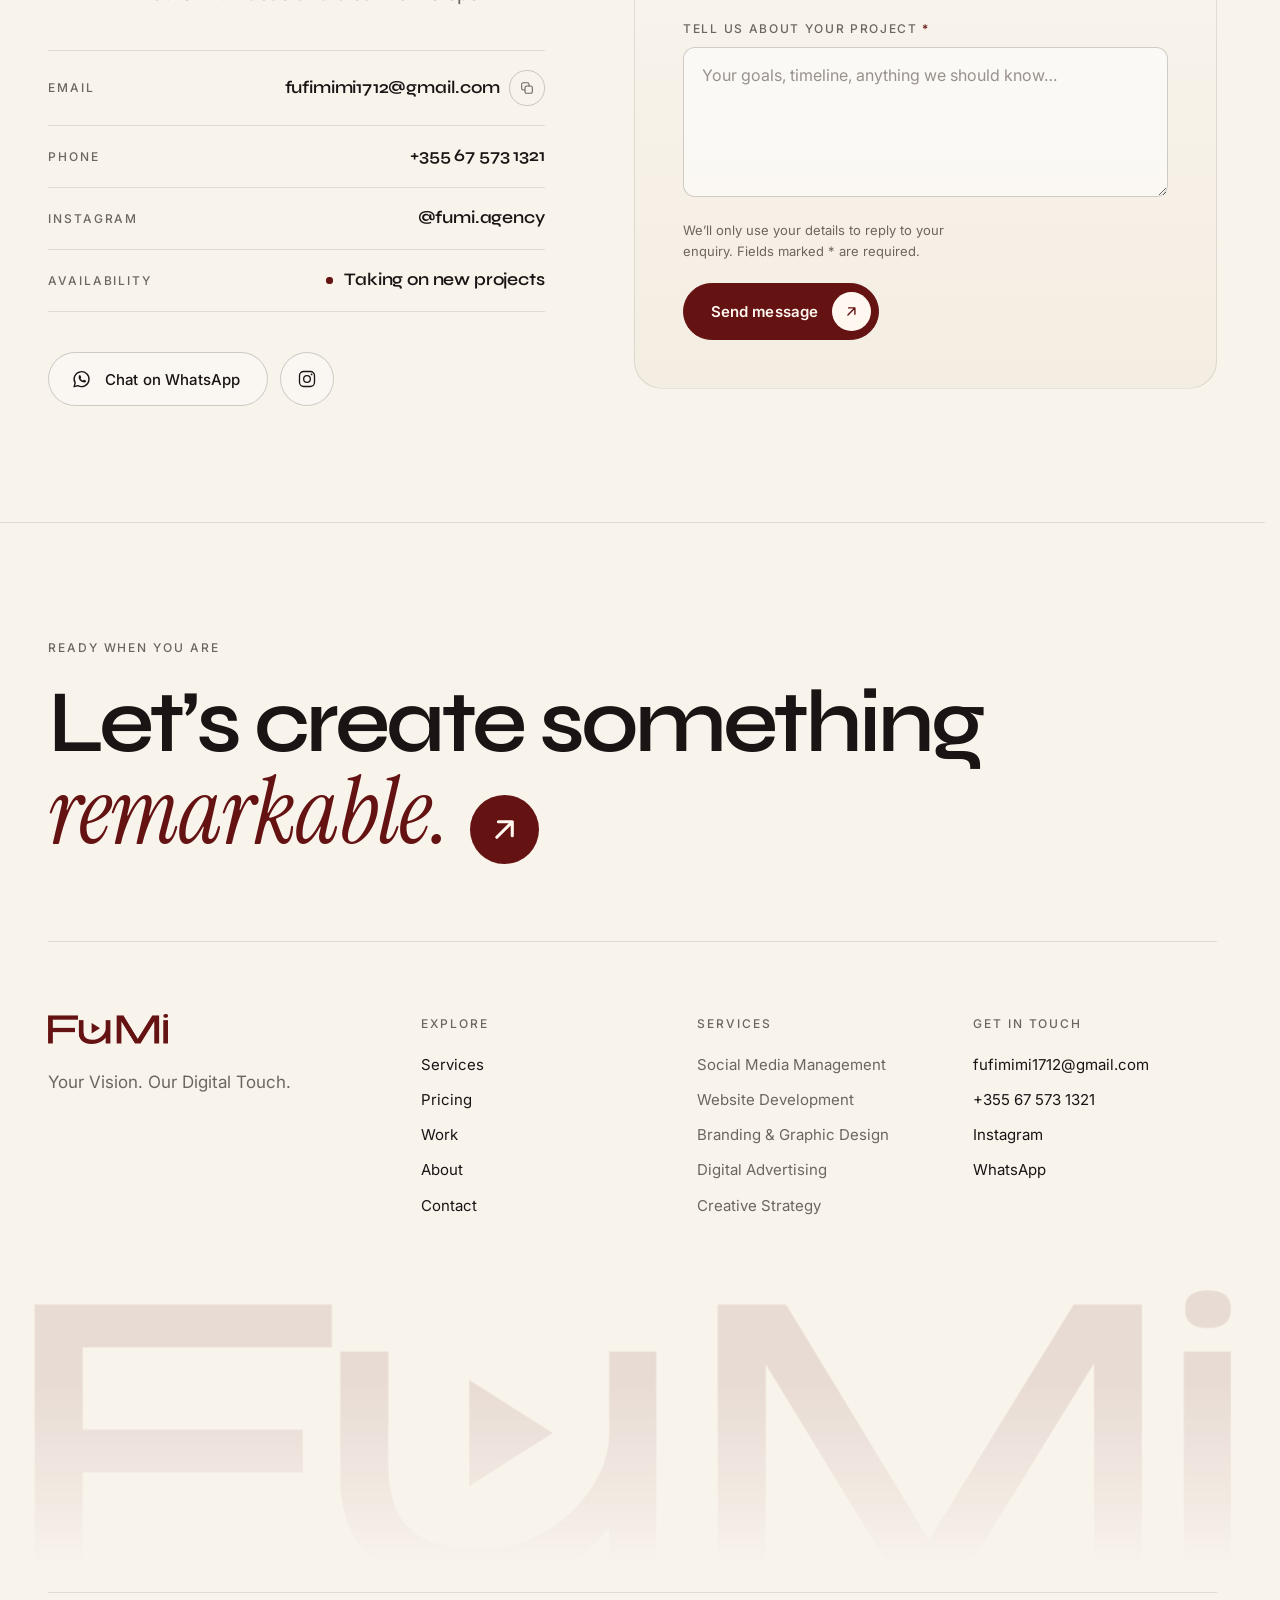
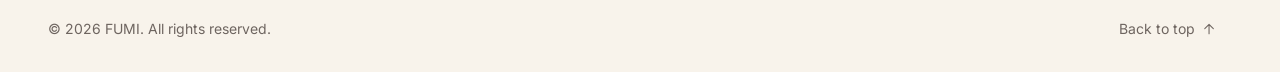
==== commit cf06c112: "Remove the Our Process section and its menu links Co-Authored-By: Claude Fable 5.2 <noreply@anthropi" ====
--- a/index.html
+++ b/index.html
@@ -101,7 +101,6 @@
           <li><a class="nav__link" href="#pricing">Pricing</a></li>
           <li><a class="nav__link" href="#work">Work</a></li>
           <li><a class="nav__link" href="#about">About</a></li>
-          <li><a class="nav__link" href="#process">Process</a></li>
           <li><a class="nav__link" href="#contact">Contact</a></li>
         </ul>
       </nav>
@@ -126,8 +125,7 @@
         <li style="--i:1"><a class="menu__link" href="#pricing"><span class="menu__num">02</span>Pricing</a></li>
         <li style="--i:2"><a class="menu__link" href="#work"><span class="menu__num">03</span>Work</a></li>
         <li style="--i:3"><a class="menu__link" href="#about"><span class="menu__num">04</span>About</a></li>
-        <li style="--i:4"><a class="menu__link" href="#process"><span class="menu__num">05</span>Process</a></li>
-        <li style="--i:5"><a class="menu__link" href="#contact"><span class="menu__num">06</span>Contact</a></li>
+        <li style="--i:4"><a class="menu__link" href="#contact"><span class="menu__num">05</span>Contact</a></li>
       </ul>
     </nav>
     <div class="menu__footer">
@@ -681,64 +679,11 @@
       </div>
     </section>
 
-    <!-- ================= PROCESS ================= -->
-    <section class="section process" id="process" aria-labelledby="process-title">
-      <div class="container">
-        <header class="section-head">
-          <p class="section-label" data-reveal><span class="section-label__num">05</span>Our Process</p>
-          <h2 class="section-title" id="process-title" data-reveal>A clear path from idea to <em>impact.</em></h2>
-          <p class="section-intro" data-reveal>No guesswork, no surprises. Four clear steps take your brand from the first conversation to measurable growth.</p>
-        </header>
-
-        <div class="process__timeline">
-          <div class="process__track" aria-hidden="true"><span class="process__fill"></span></div>
-          <ol class="process__steps" data-reveal-group>
-            <li class="step" data-reveal>
-              <span class="step__dot" aria-hidden="true"></span>
-              <div class="step__card">
-                <span class="step__num" aria-hidden="true">01</span>
-                <h3 class="step__title">Discovery</h3>
-                <p class="step__text">We get to know your business, your needs and your goals — what makes you unique, who your customers are and where the biggest opportunities lie.</p>
-                <ul class="step__list"><li>Discovery call</li><li>Business &amp; audience research</li><li>Clear goals</li></ul>
-              </div>
-            </li>
-            <li class="step" data-reveal>
-              <span class="step__dot" aria-hidden="true"></span>
-              <div class="step__card">
-                <span class="step__num" aria-hidden="true">02</span>
-                <h3 class="step__title">Strategy</h3>
-                <p class="step__text">We develop a marketing strategy tailored to your business: the right channels, the right message and the results we’ll measure.</p>
-                <ul class="step__list"><li>Custom marketing plan</li><li>Channels &amp; messaging</li><li>Success metrics</li></ul>
-              </div>
-            </li>
-            <li class="step" data-reveal>
-              <span class="step__dot" aria-hidden="true"></span>
-              <div class="step__card">
-                <span class="step__num" aria-hidden="true">03</span>
-                <h3 class="step__title">Creation</h3>
-                <p class="step__text">We bring the strategy to life — designing the content, branding and websites that make your business stand out.</p>
-                <ul class="step__list"><li>Content</li><li>Branding</li><li>Websites</li></ul>
-              </div>
-            </li>
-            <li class="step" data-reveal>
-              <span class="step__dot" aria-hidden="true"></span>
-              <div class="step__card">
-                <span class="step__num" aria-hidden="true">04</span>
-                <h3 class="step__title">Growth</h3>
-                <p class="step__text">We monitor results, optimise performance and keep refining — helping your business grow month after month.</p>
-                <ul class="step__list"><li>Monitoring results</li><li>Optimising performance</li><li>Ongoing growth</li></ul>
-              </div>
-            </li>
-          </ol>
-        </div>
-      </div>
-    </section>
-
     <!-- ================= CONTACT ================= -->
     <section class="section contact" id="contact" aria-labelledby="contact-title">
       <div class="container contact__grid">
         <div class="contact__info">
-          <p class="section-label" data-reveal><span class="section-label__num">06</span>Contact</p>
+          <p class="section-label" data-reveal><span class="section-label__num">05</span>Contact</p>
           <h2 class="contact__title" id="contact-title" data-reveal>Have a project in mind? <em>Let’s talk.</em></h2>
           <p class="contact__intro" data-reveal>Tell us where you want to go — we’ll show you how to get there. Share a few details and we’ll reply within 24 hours with ideas and clear next steps.</p>
 
@@ -880,7 +825,6 @@
             <li><a href="#pricing">Pricing</a></li>
             <li><a href="#work">Work</a></li>
             <li><a href="#about">About</a></li>
-            <li><a href="#process">Process</a></li>
             <li><a href="#contact">Contact</a></li>
           </ul>
         </nav>
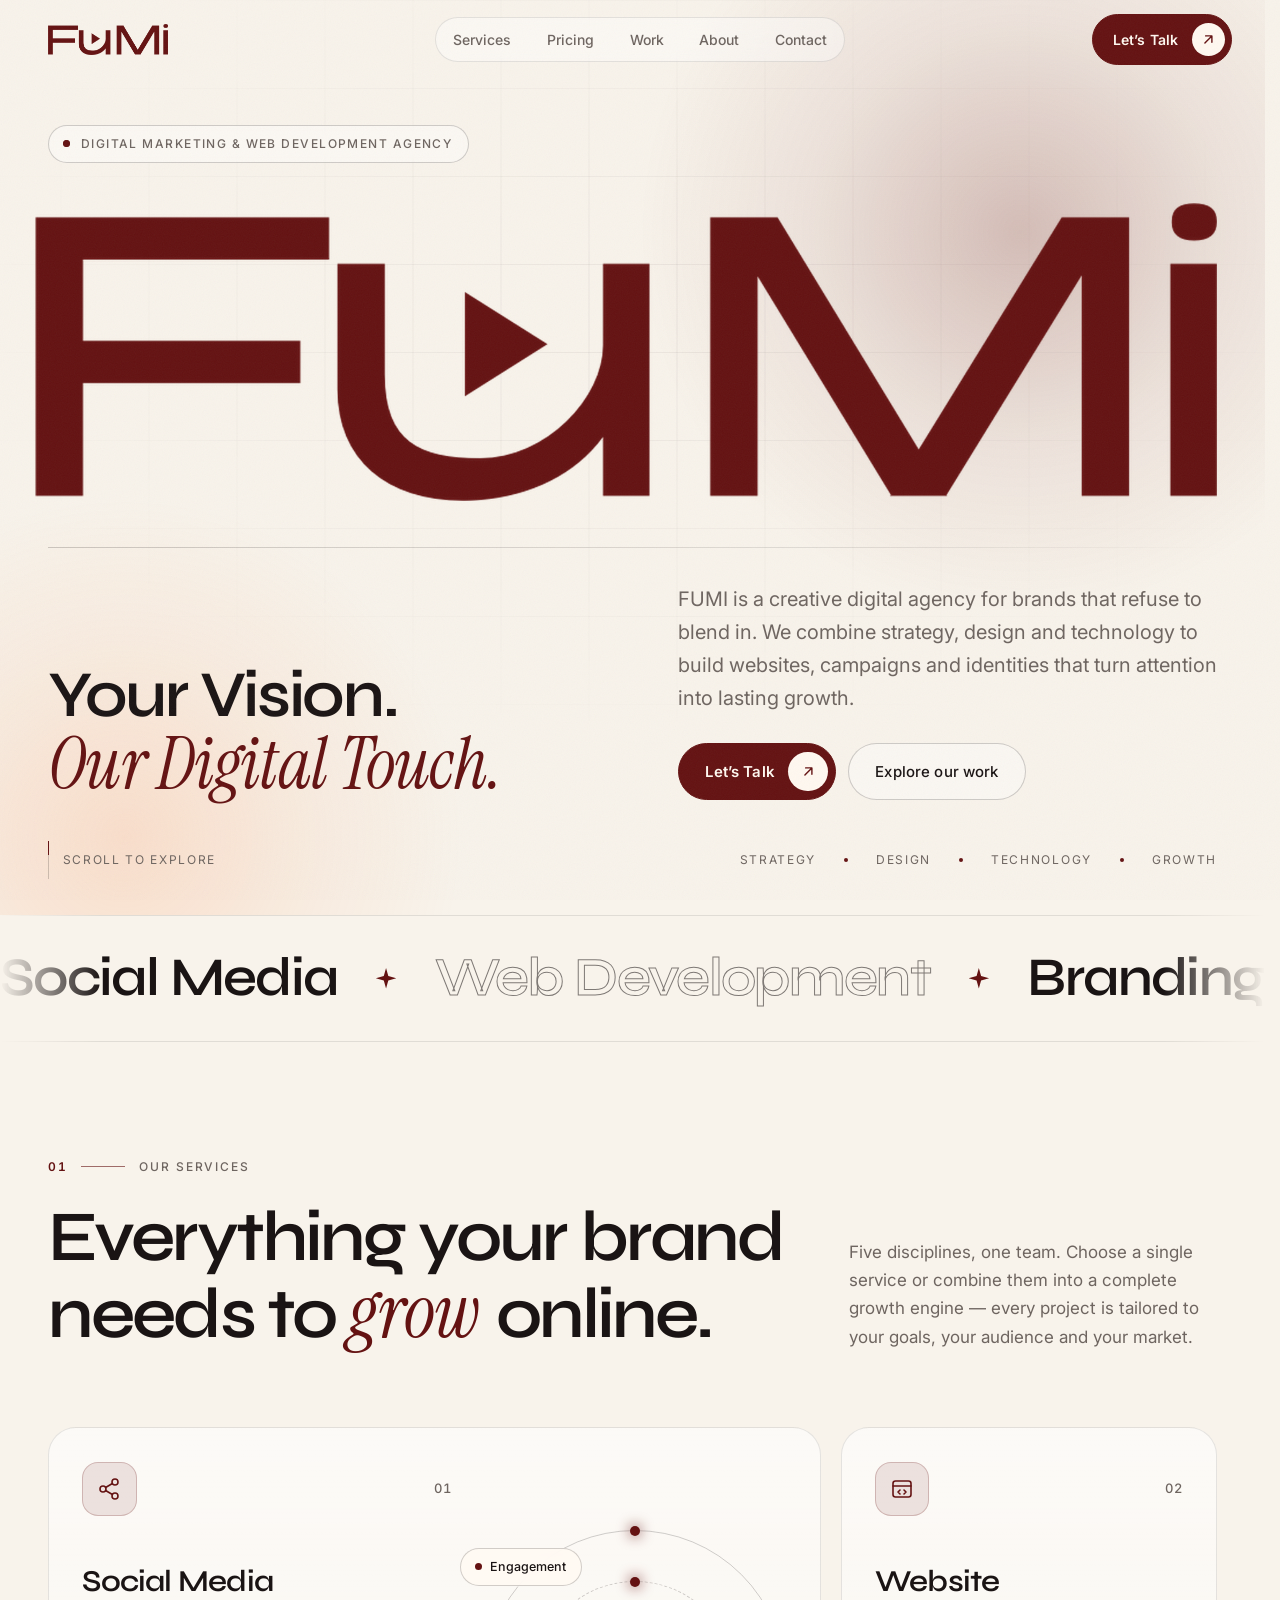
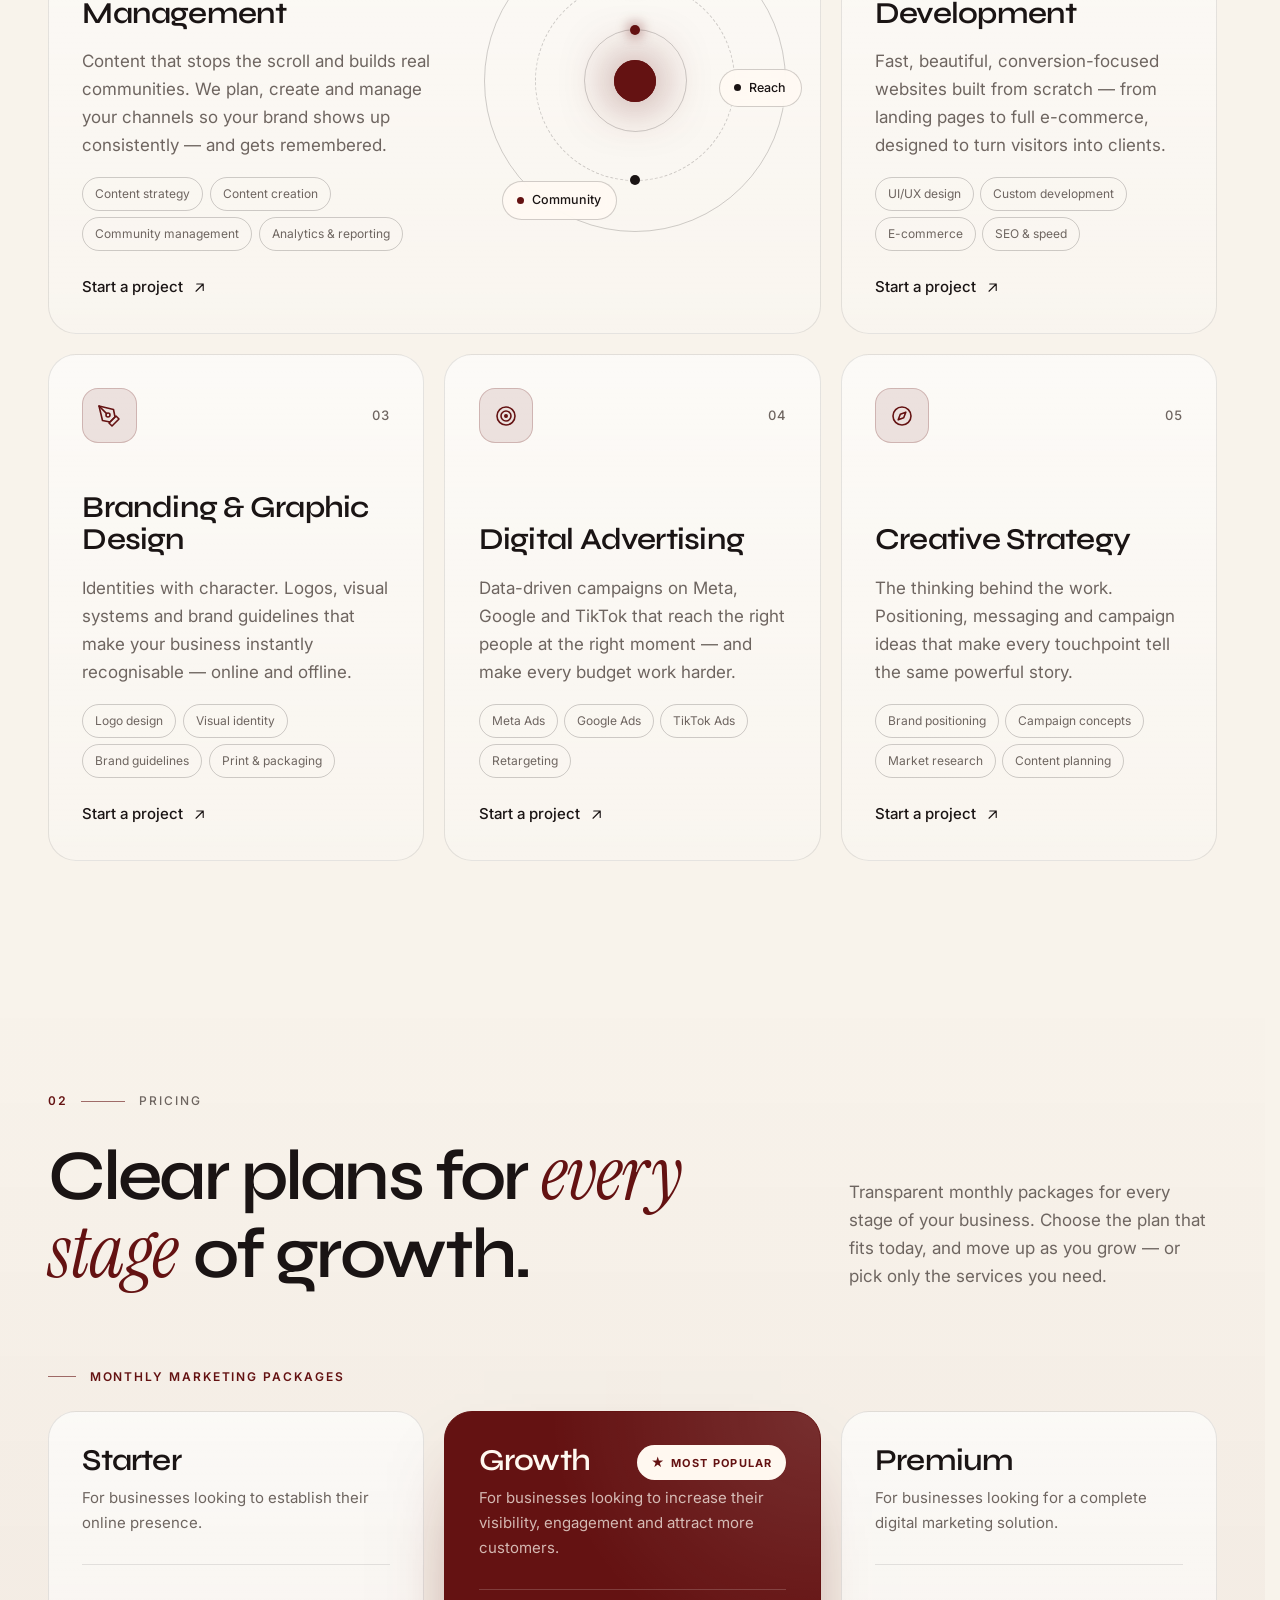
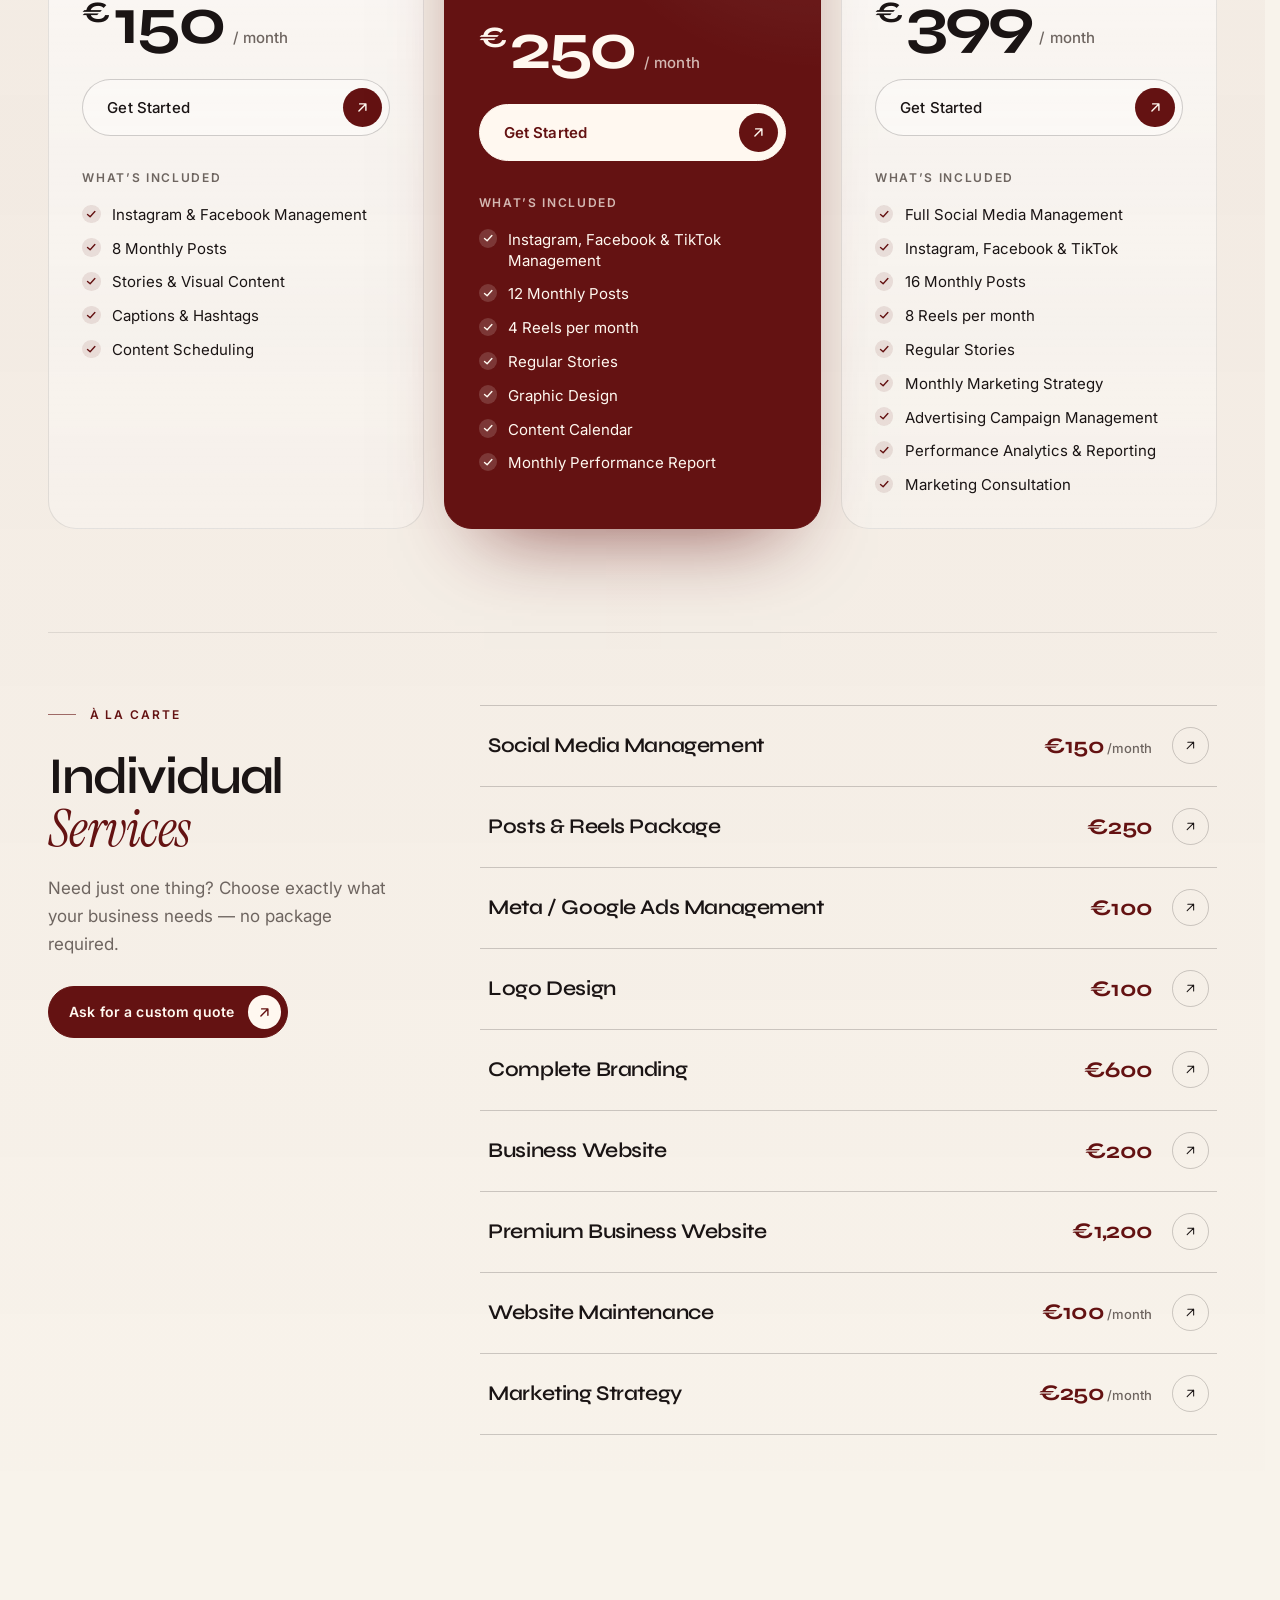
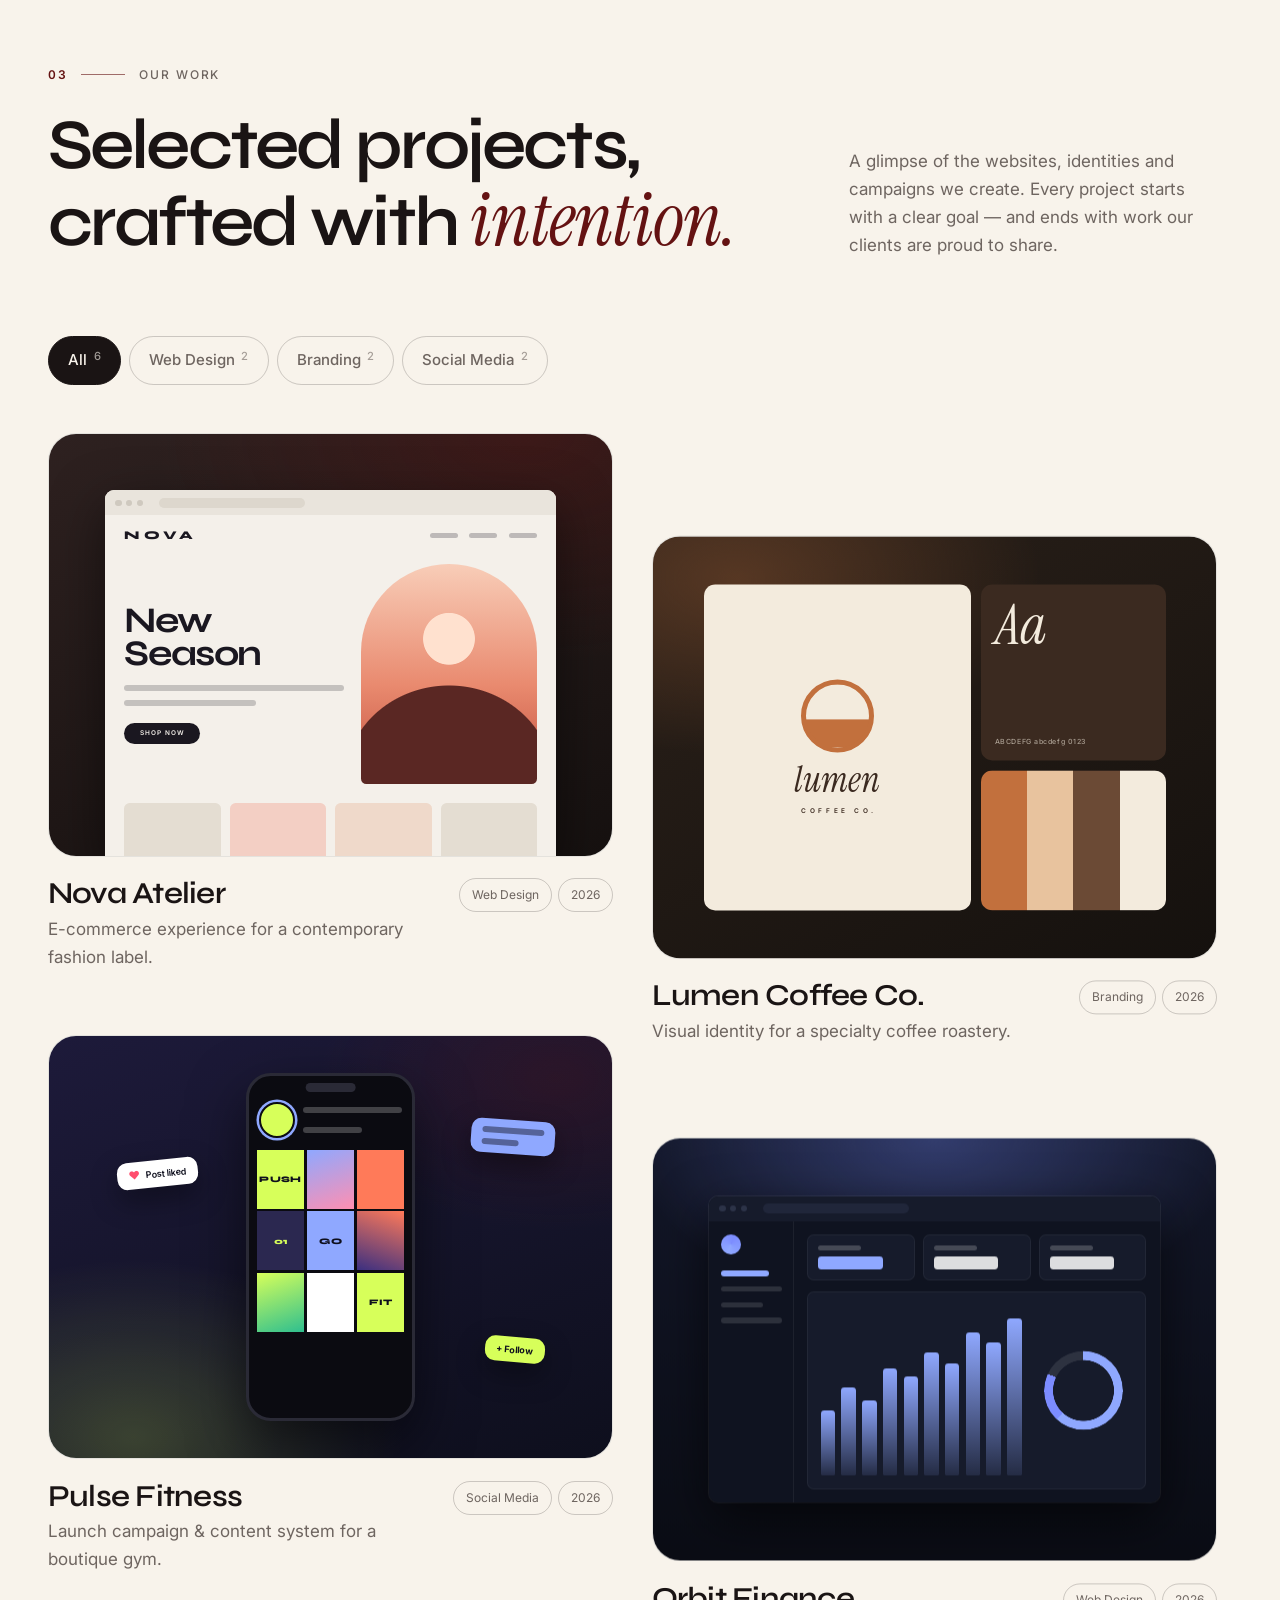
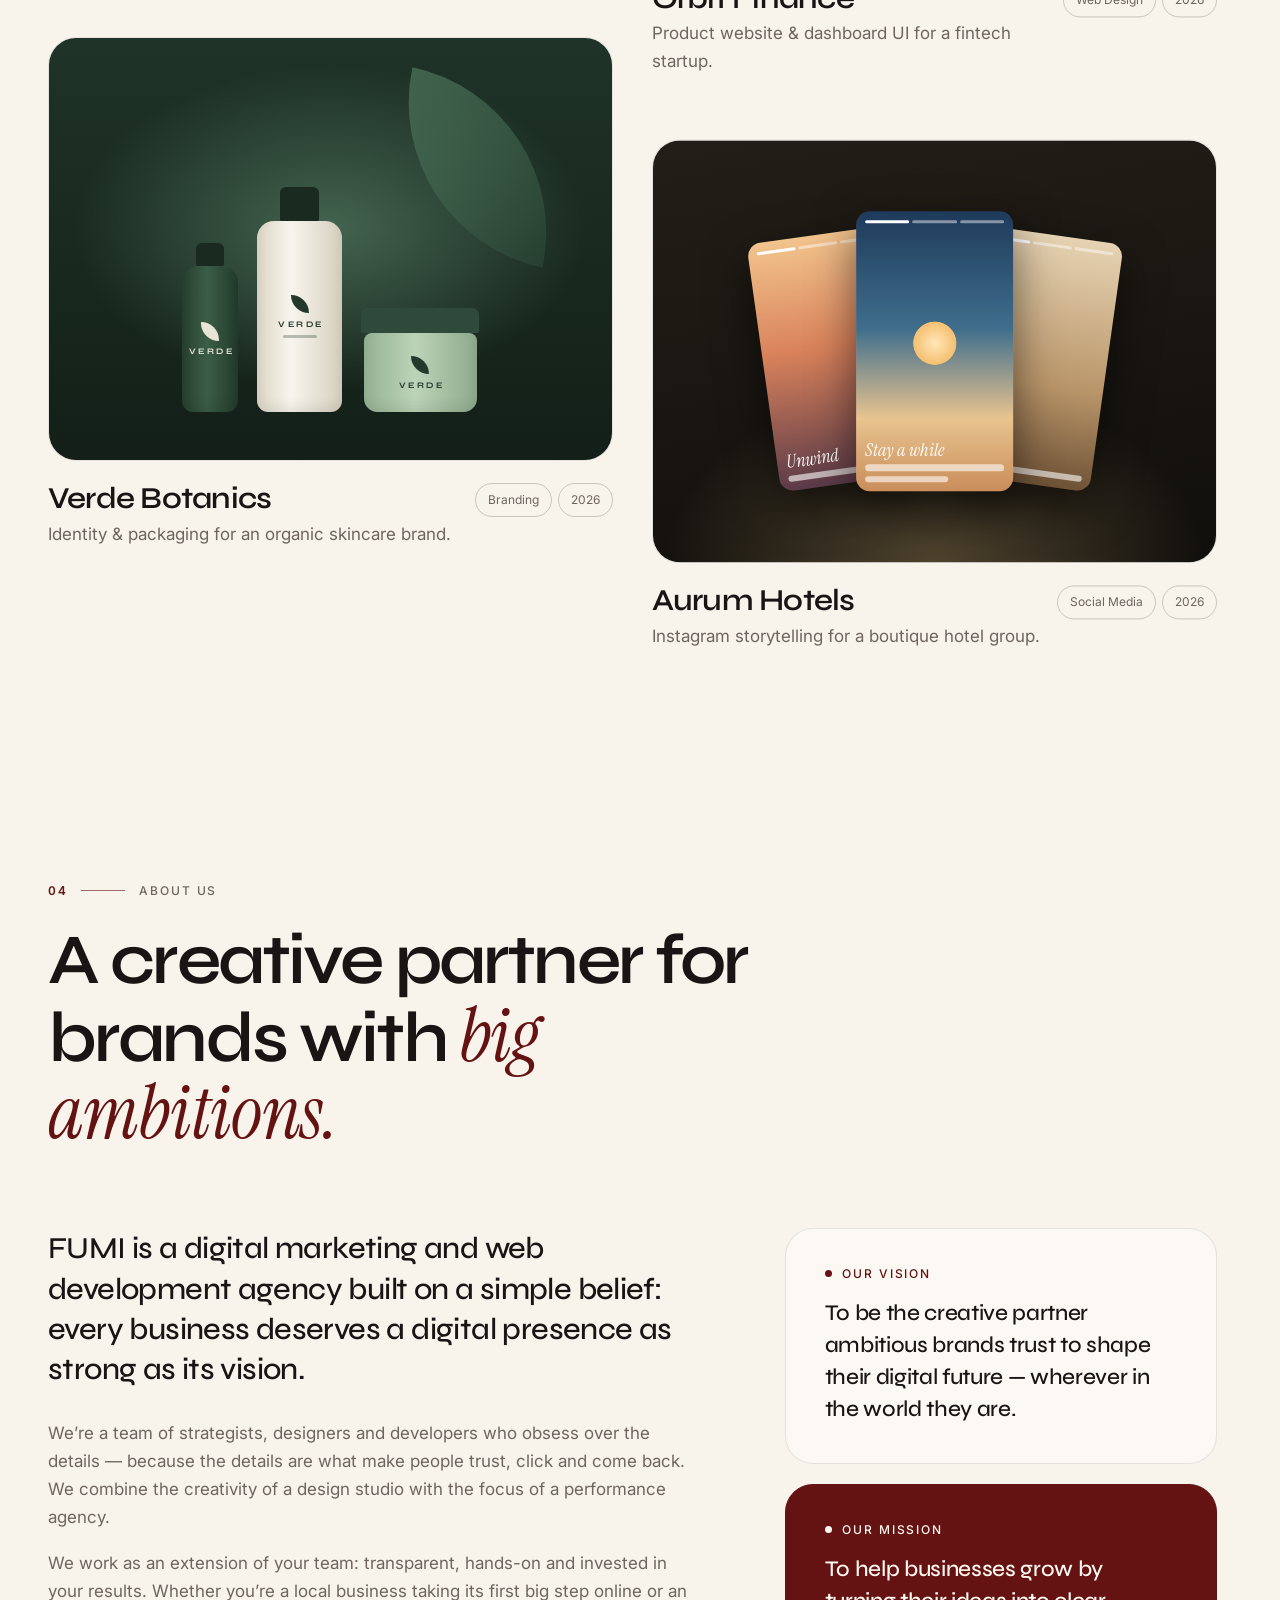
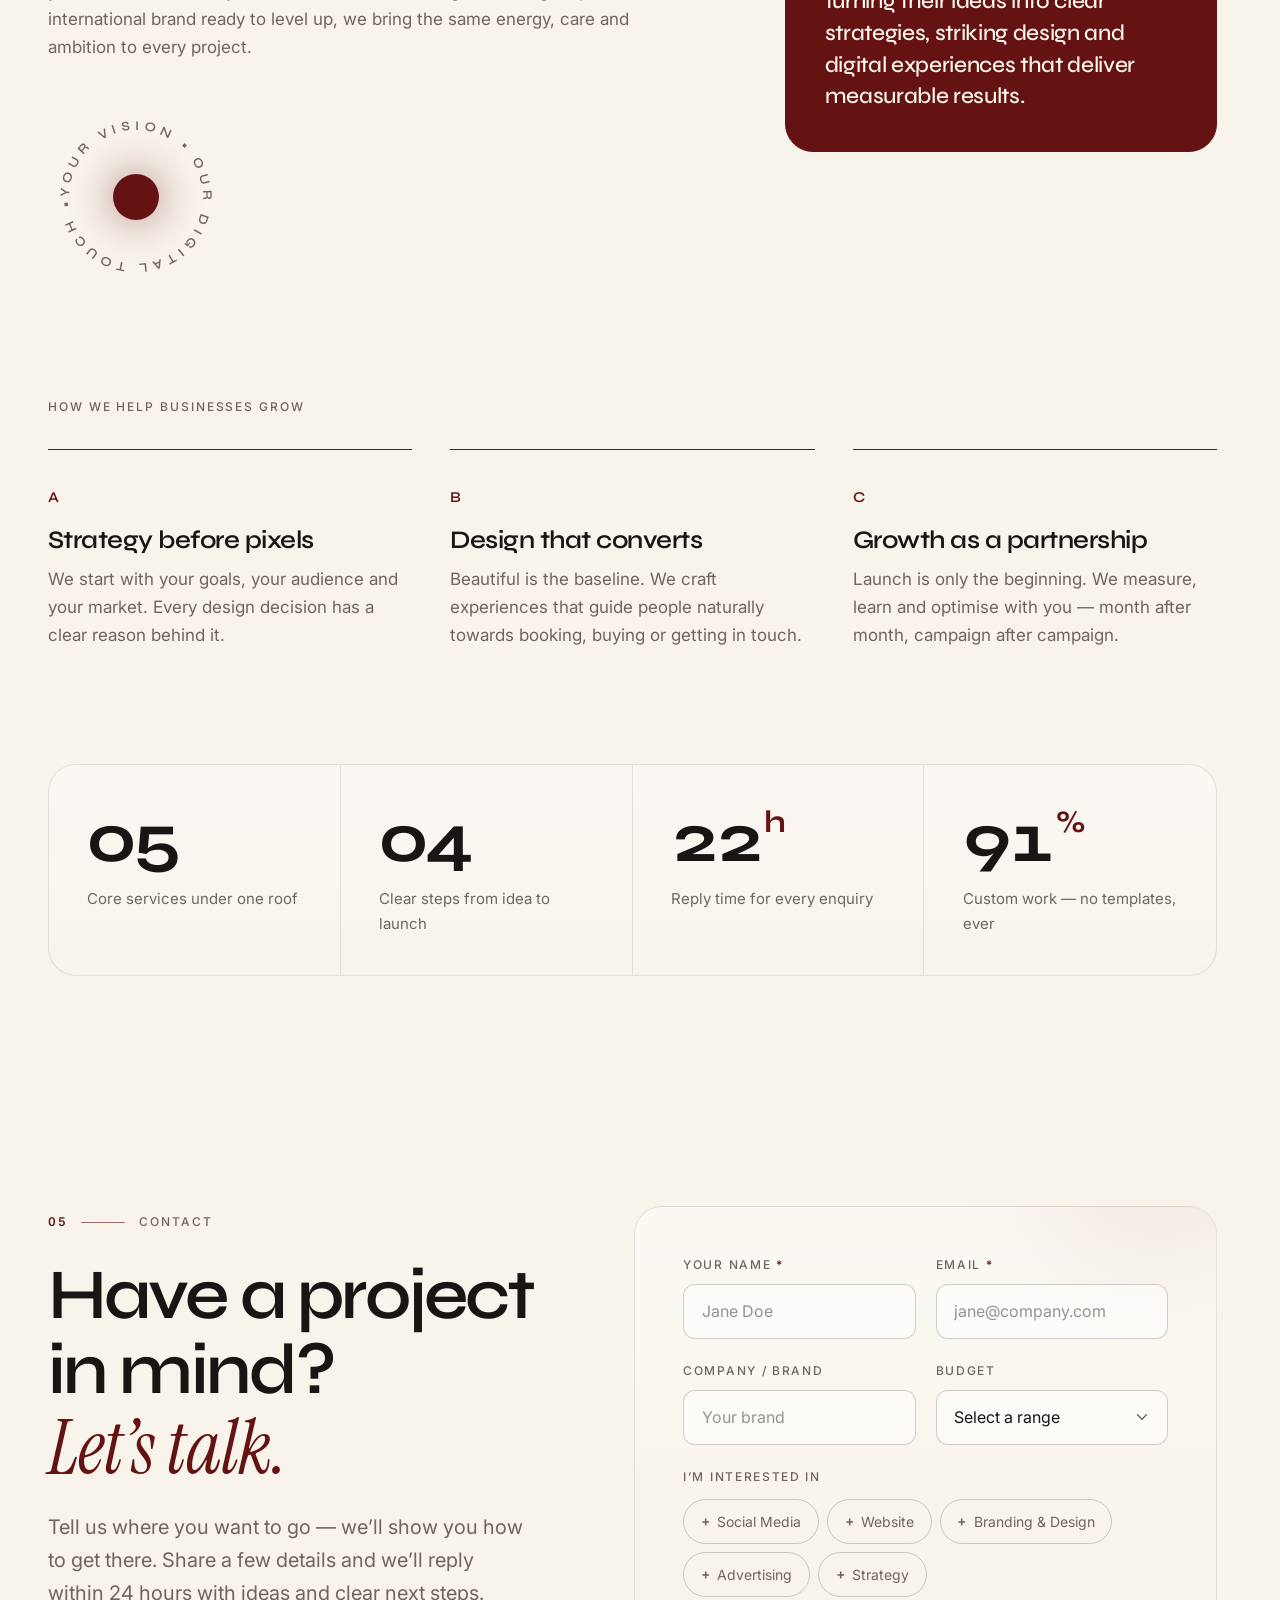
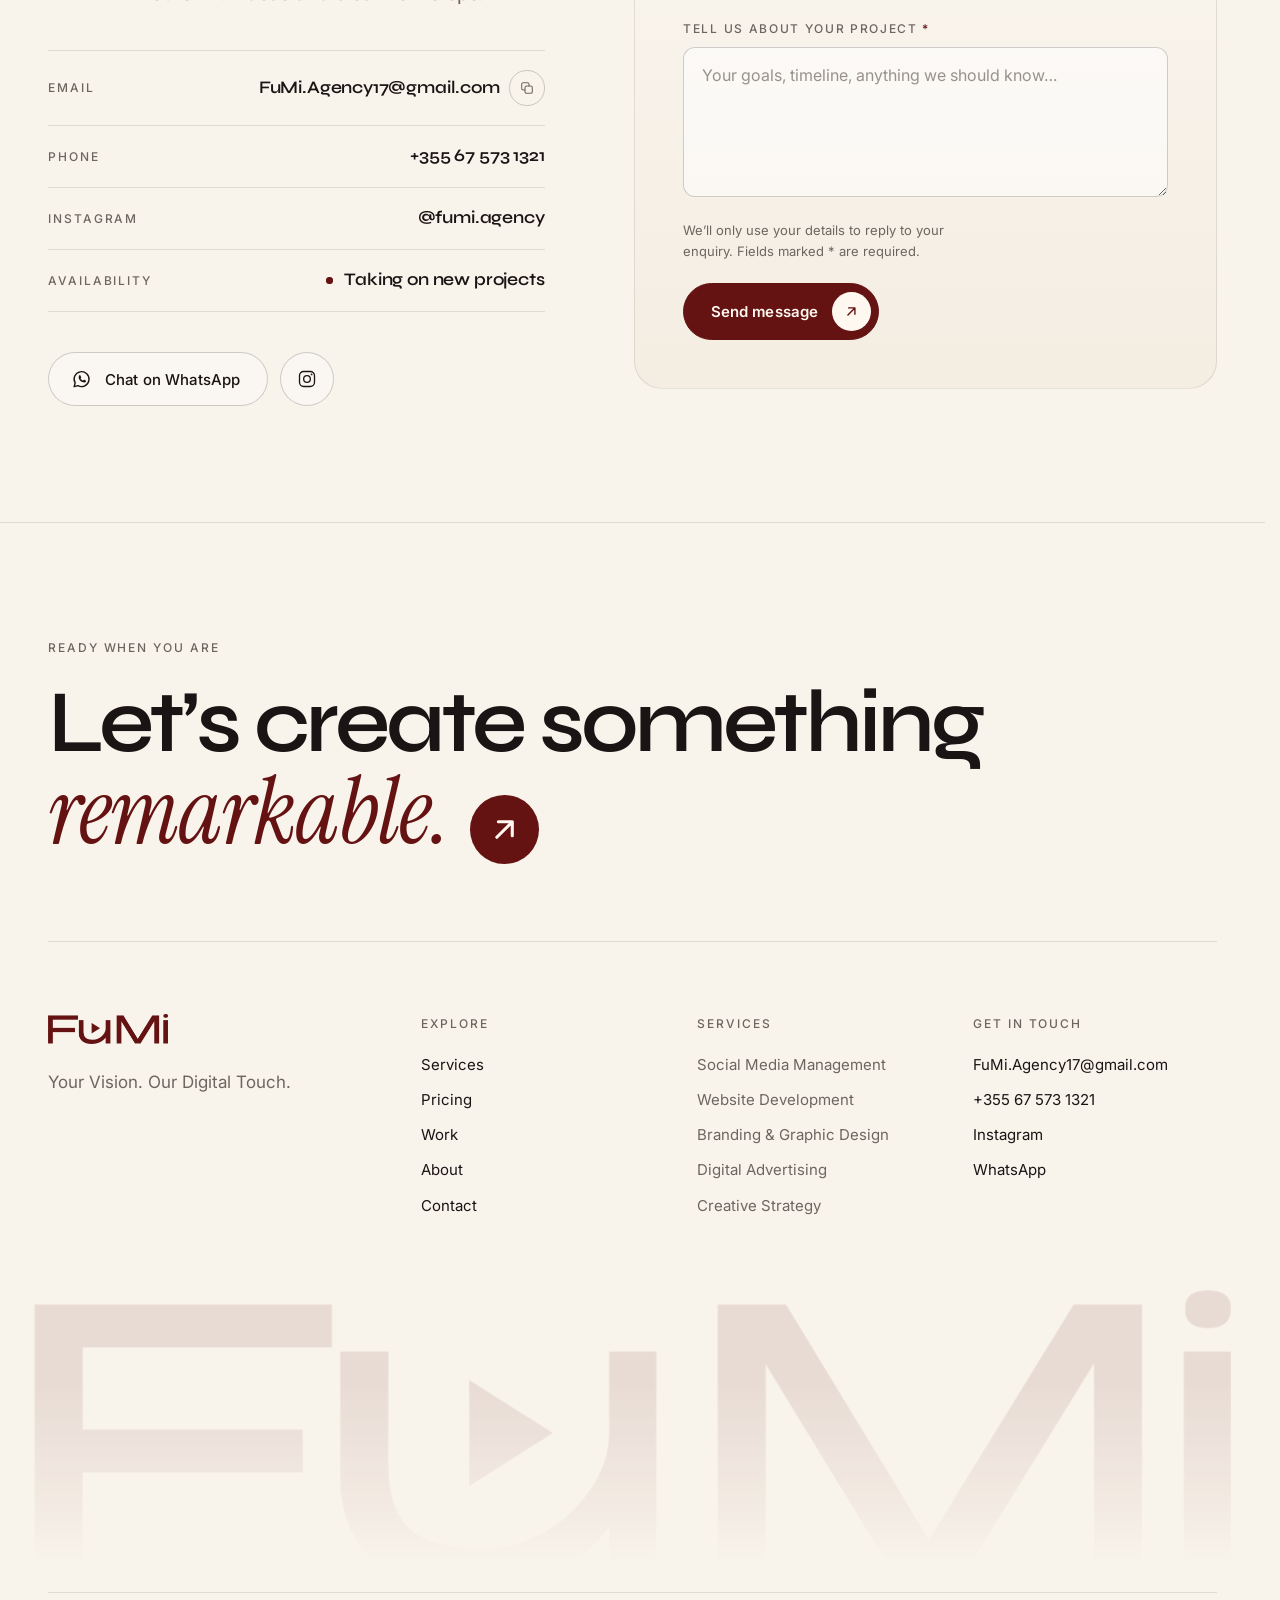
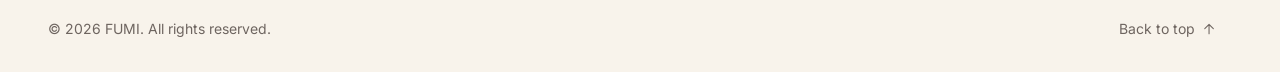
==== commit 46a9665e: "Change the contact email to the new FuMi address Co-Authored-By: Claude Fable 5.2 <noreply@anthropic" ====
--- a/index.html
+++ b/index.html
@@ -51,7 +51,7 @@
     "url": "https://www.fumi.agency/",
     "logo": "https://www.fumi.agency/assets/logo.png",
     "image": "https://www.fumi.agency/assets/og-image.png",
-    "email": "fufimimi1712@gmail.com",
+    "email": "FuMi.Agency17@gmail.com",
     "telephone": "+355675731321",
     "sameAs": ["https://www.instagram.com/fumi.agency/"],
     "areaServed": "Worldwide",
@@ -129,7 +129,7 @@
       </ul>
     </nav>
     <div class="menu__footer">
-      <a href="mailto:fufimimi1712@gmail.com">fufimimi1712@gmail.com</a>
+      <a href="mailto:fumi.agency17@gmail.com">FuMi.Agency17@gmail.com</a>
       <a href="tel:+355675731321">+355 67 573 1321</a>
       <div class="menu__socials">
         <a href="https://www.instagram.com/fumi.agency/" target="_blank" rel="noopener">Instagram</a>
@@ -691,8 +691,8 @@
             <li>
               <span class="contact__label">Email</span>
               <span class="contact__row">
-                <a class="contact__value" href="mailto:fufimimi1712@gmail.com">fufimimi1712@gmail.com</a>
-                <button class="copy-btn" type="button" data-copy="fufimimi1712@gmail.com" aria-label="Copy email address">
+                <a class="contact__value" href="mailto:fumi.agency17@gmail.com">FuMi.Agency17@gmail.com</a>
+                <button class="copy-btn" type="button" data-copy="FuMi.Agency17@gmail.com" aria-label="Copy email address">
                   <svg class="icon icon--copy" aria-hidden="true"><use href="#i-copy"/></svg>
                   <svg class="icon icon--check" aria-hidden="true"><use href="#i-check"/></svg>
                 </button>
@@ -726,7 +726,7 @@
         <div class="form-card" data-reveal>
           <!-- The form is powered by FormSubmit (formsubmit.co). Replace the email in "action" and "data-email" with yours.
                The very first submission sends an activation email to that address — confirm it once and the form is live. -->
-          <form class="form" id="contact-form" action="https://formsubmit.co/fufimimi1712@gmail.com" method="POST" data-email="fufimimi1712@gmail.com">
+          <form class="form" id="contact-form" action="https://formsubmit.co/fumi.agency17@gmail.com" method="POST" data-email="FuMi.Agency17@gmail.com">
             <input type="hidden" name="_subject" value="New project enquiry — FUMI website">
             <input type="hidden" name="_template" value="table">
             <input type="hidden" name="_captcha" value="false">
@@ -841,7 +841,7 @@
         <div>
           <p class="footer__heading">Get in touch</p>
           <ul class="footer__links">
-            <li><a href="mailto:fufimimi1712@gmail.com">fufimimi1712@gmail.com</a></li>
+            <li><a href="mailto:fumi.agency17@gmail.com">FuMi.Agency17@gmail.com</a></li>
             <li><a href="tel:+355675731321">+355 67 573 1321</a></li>
             <li><a href="https://www.instagram.com/fumi.agency/" target="_blank" rel="noopener">Instagram</a></li>
             <li><a href="https://wa.me/355675731321" target="_blank" rel="noopener">WhatsApp</a></li>
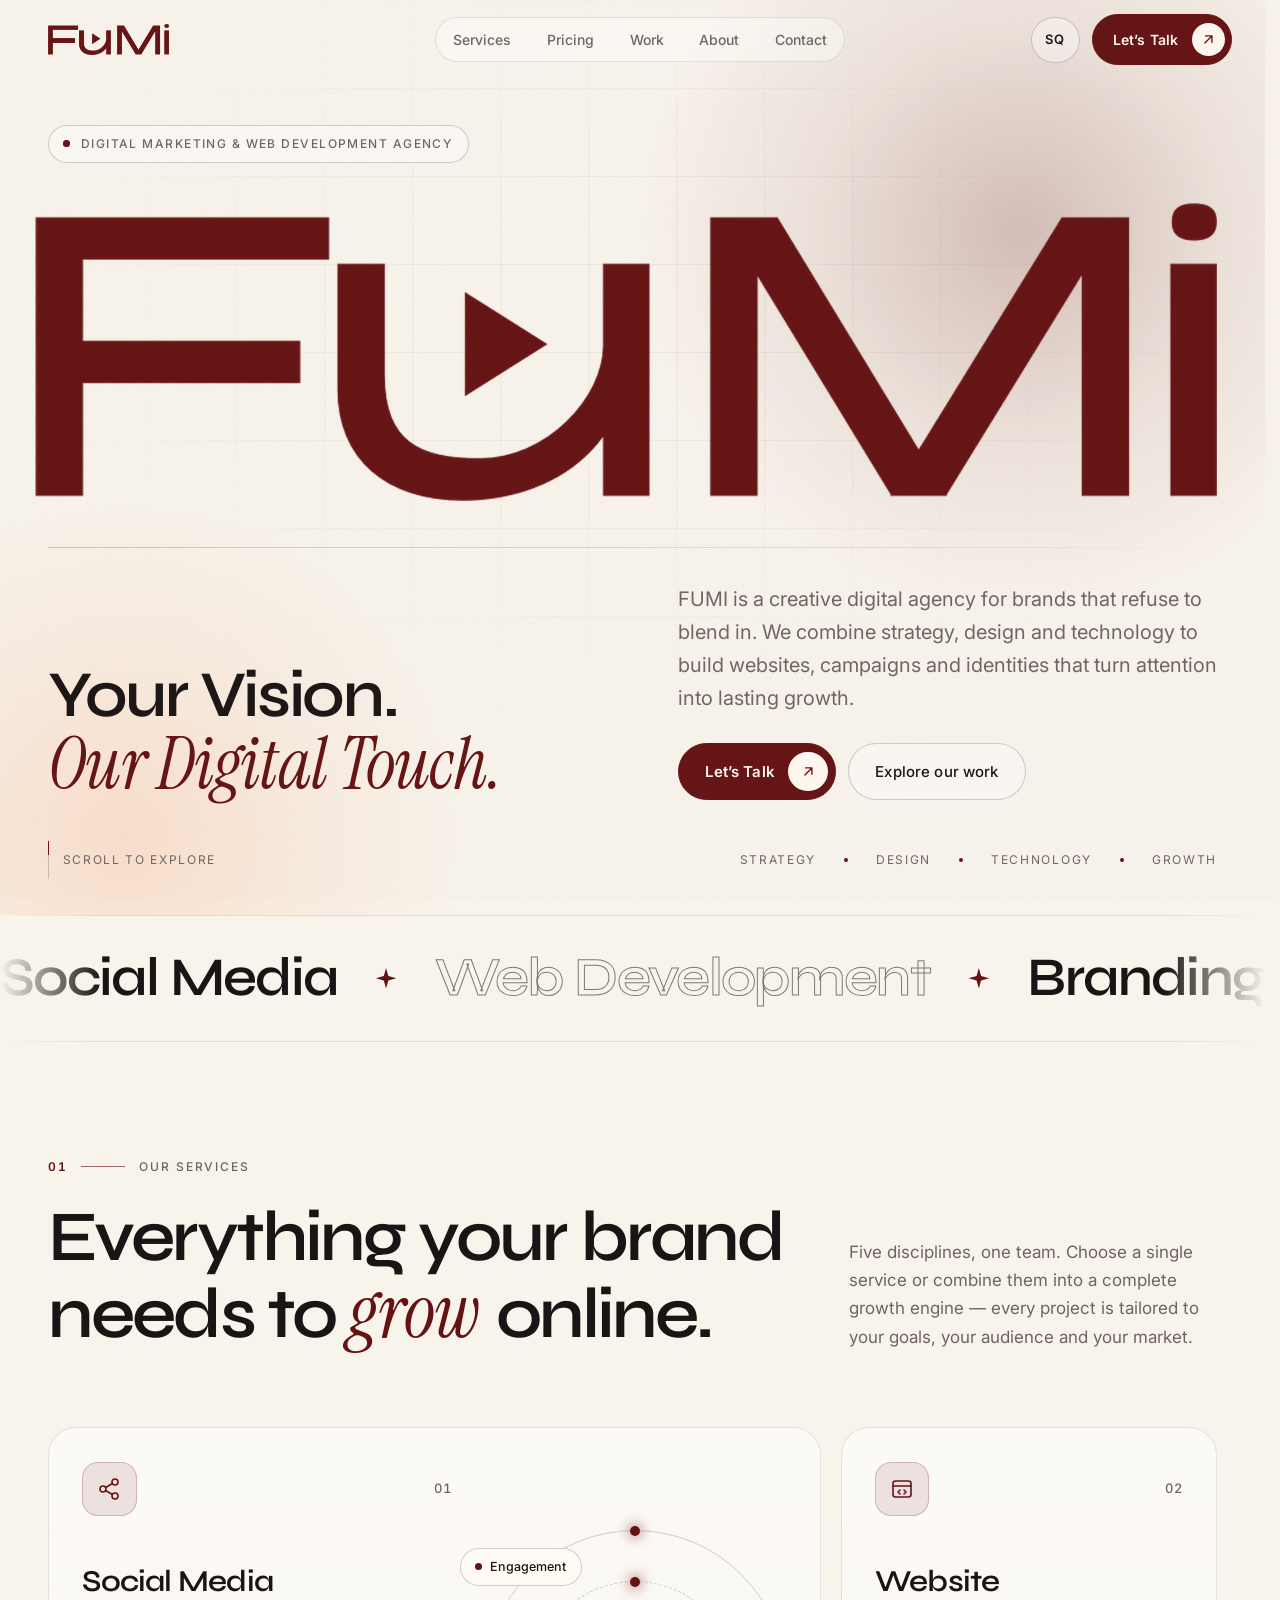
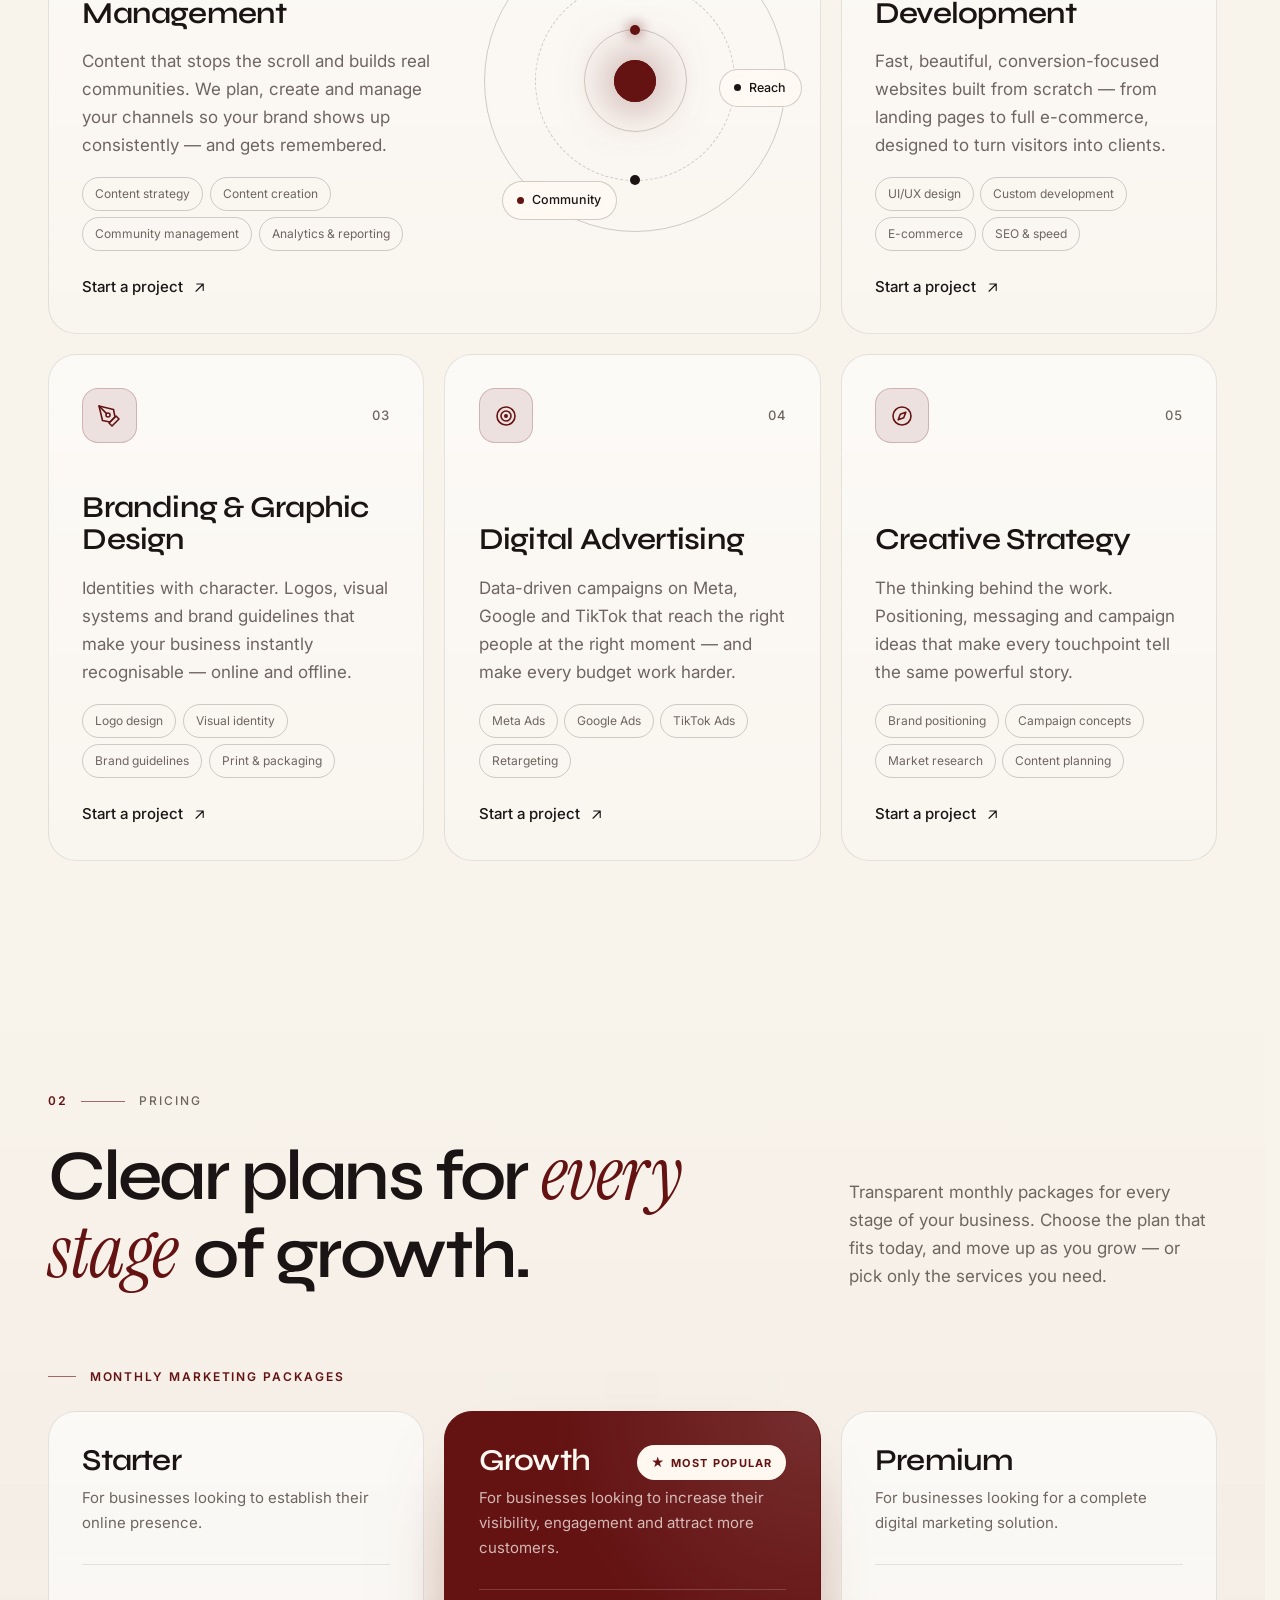
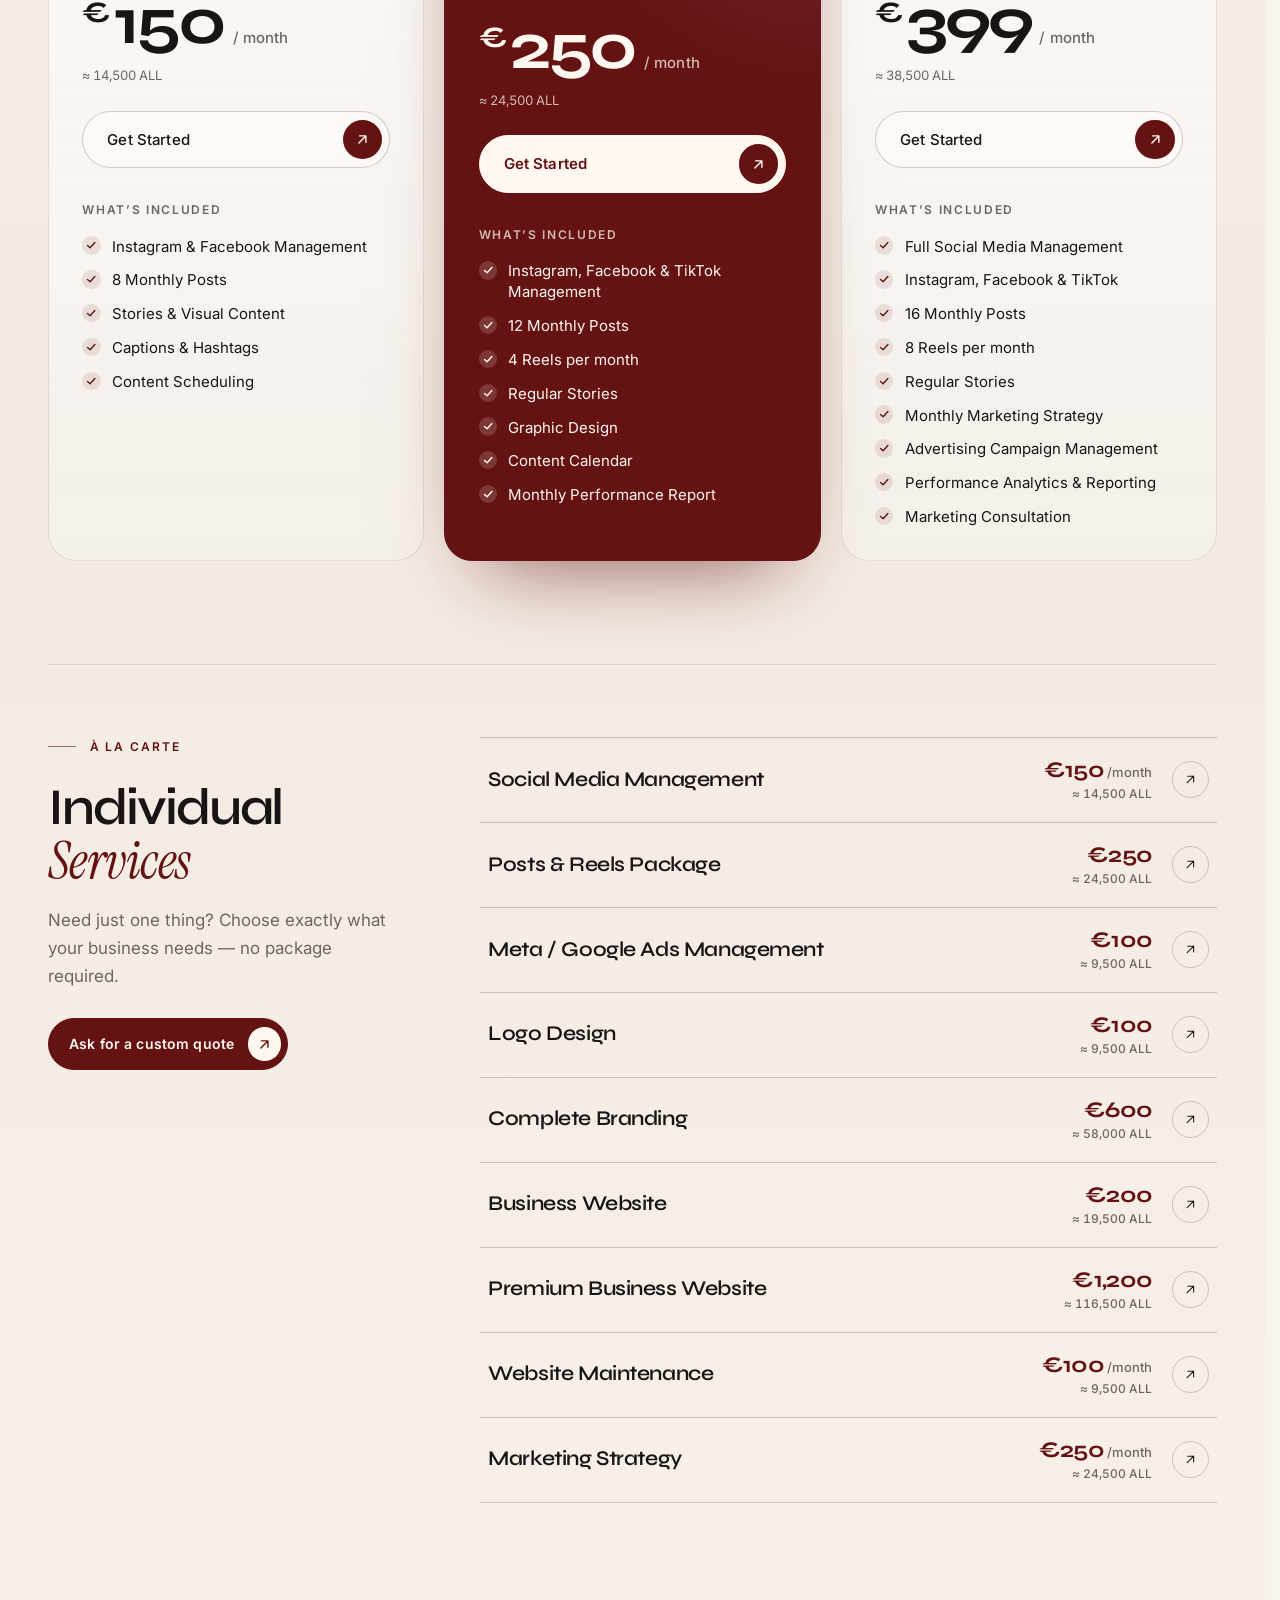
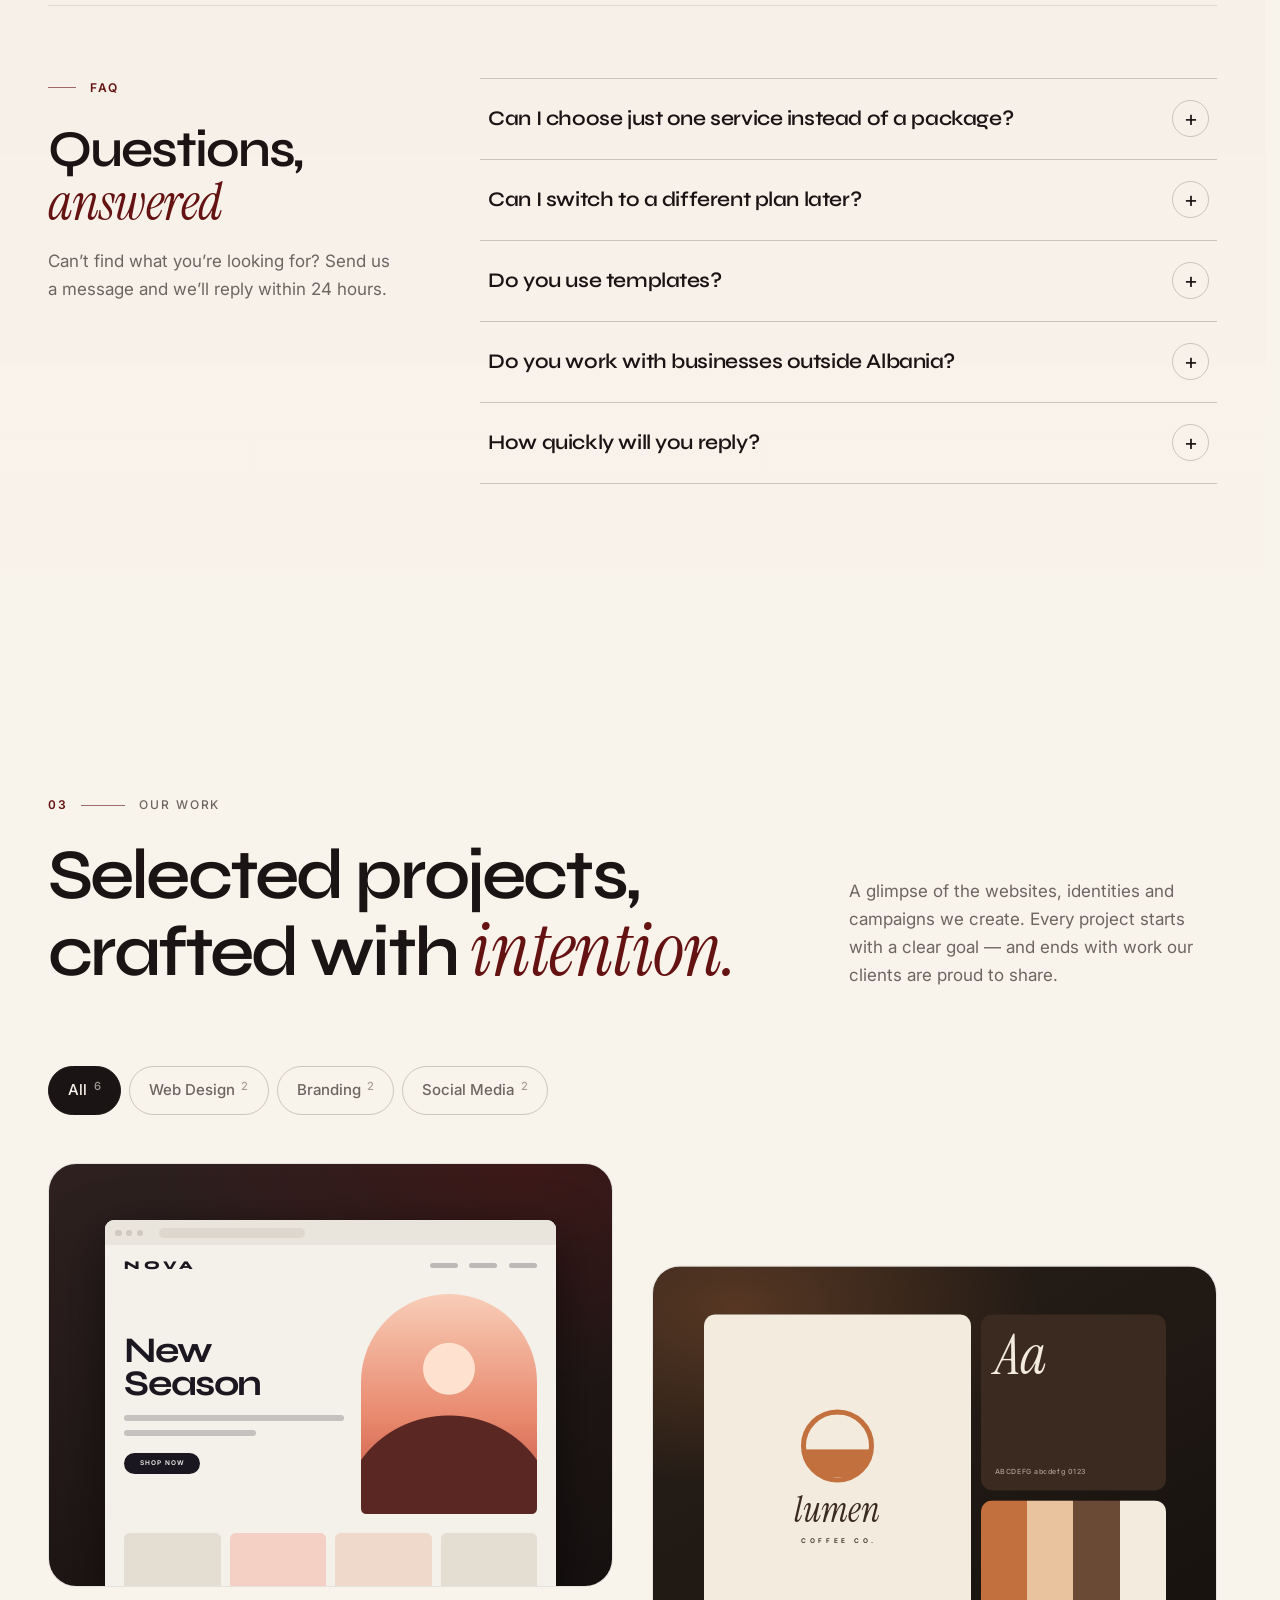
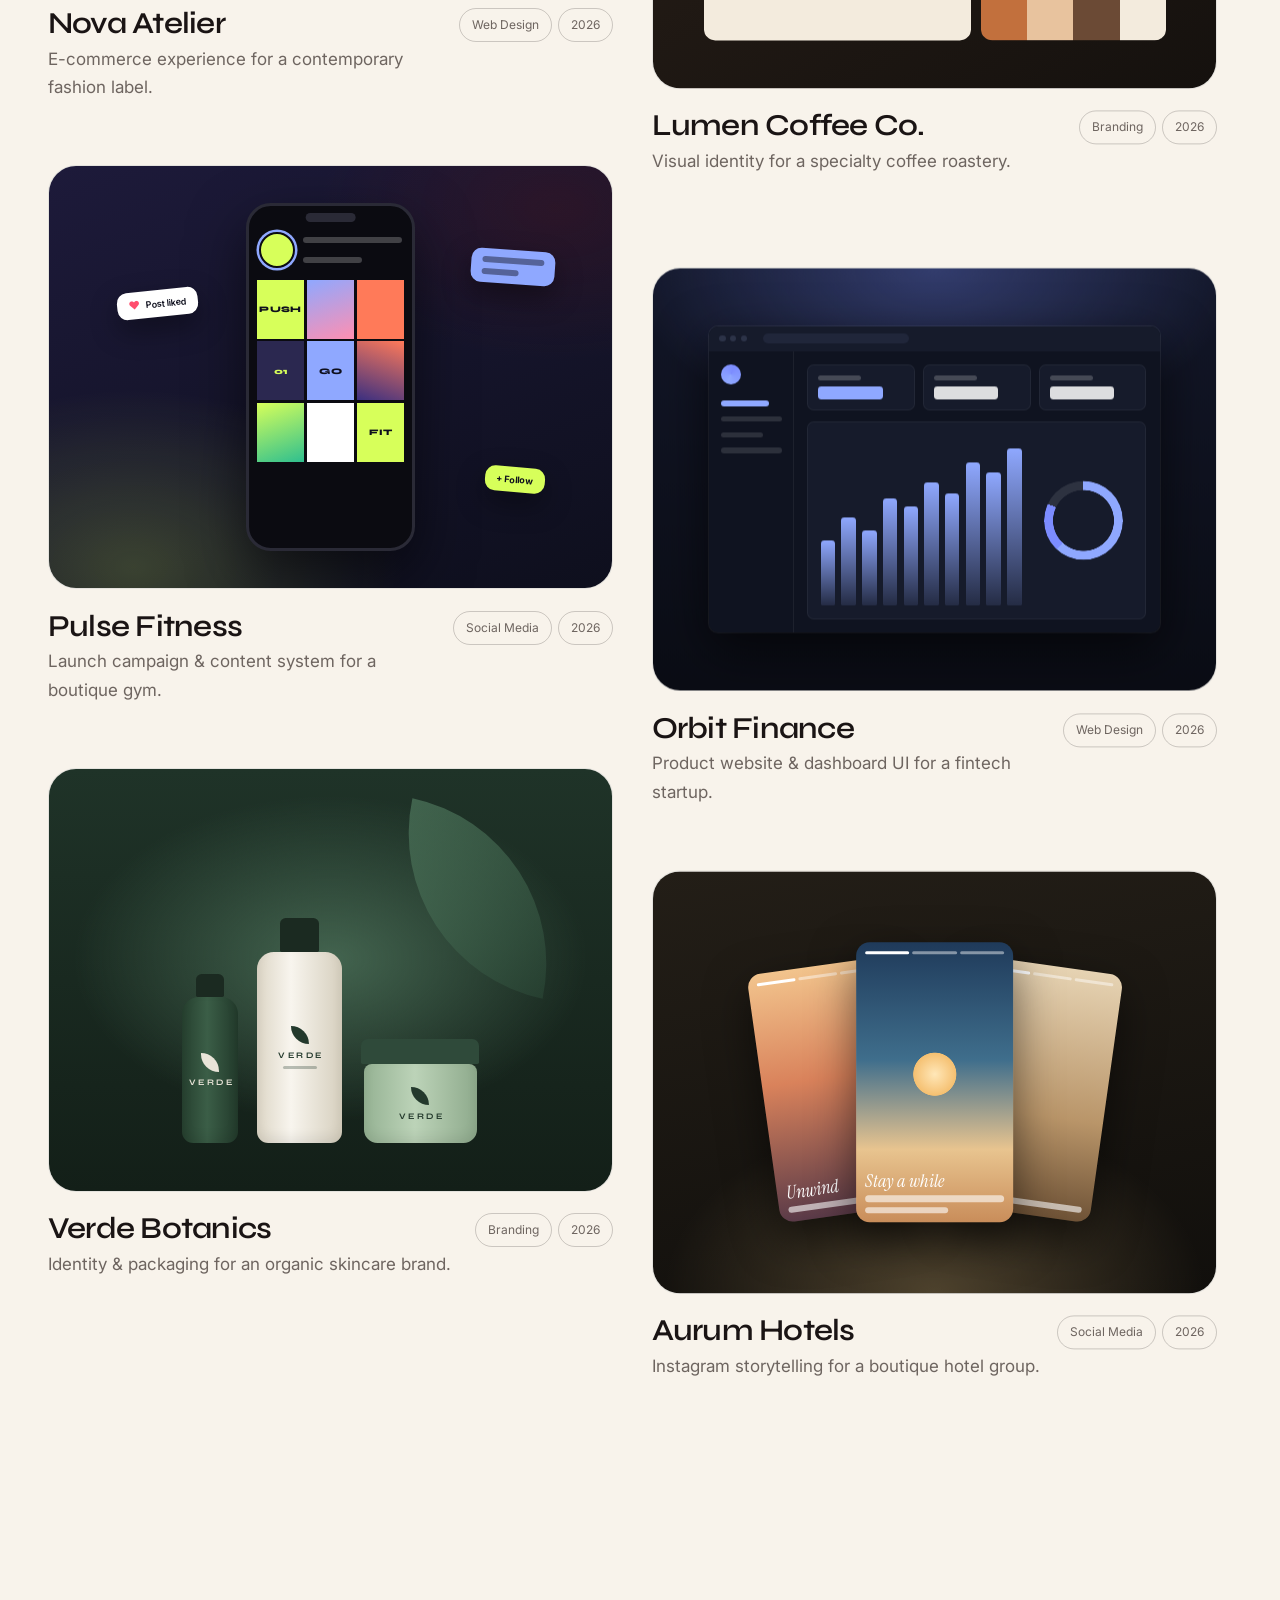
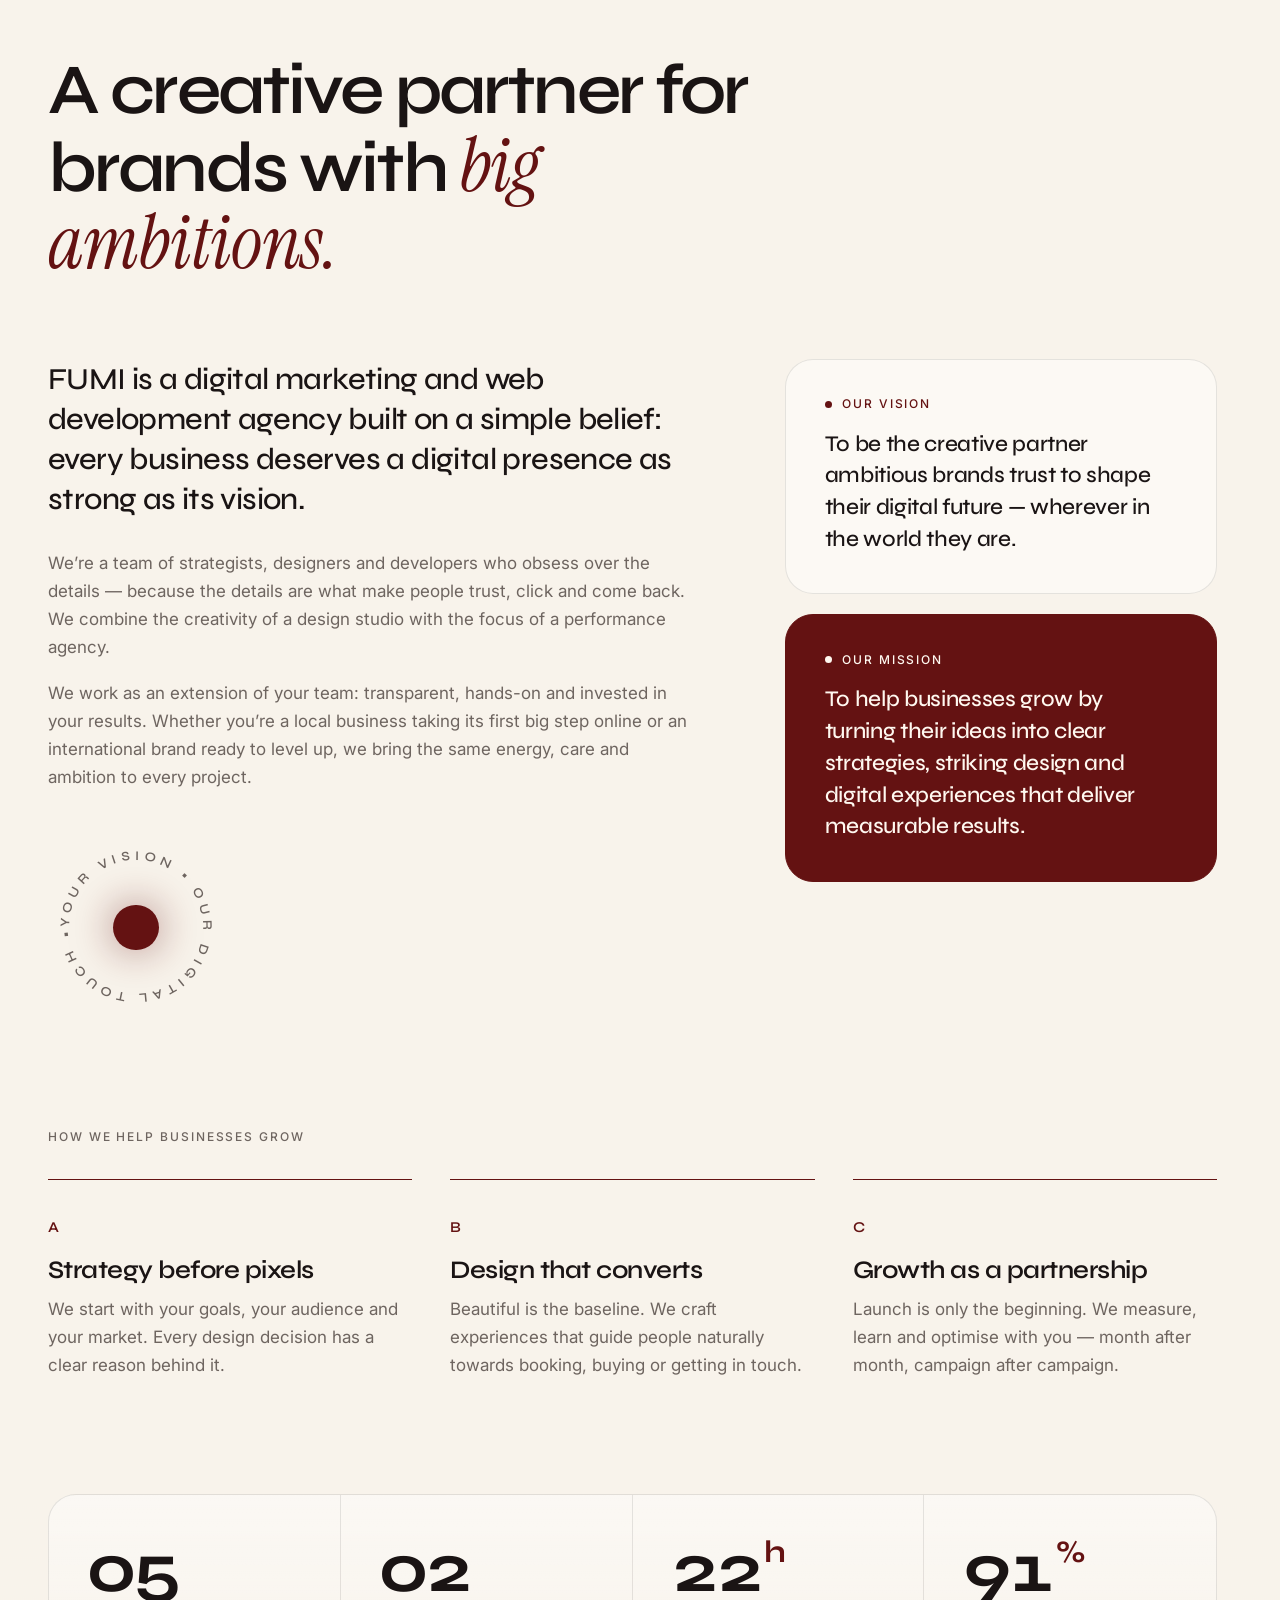
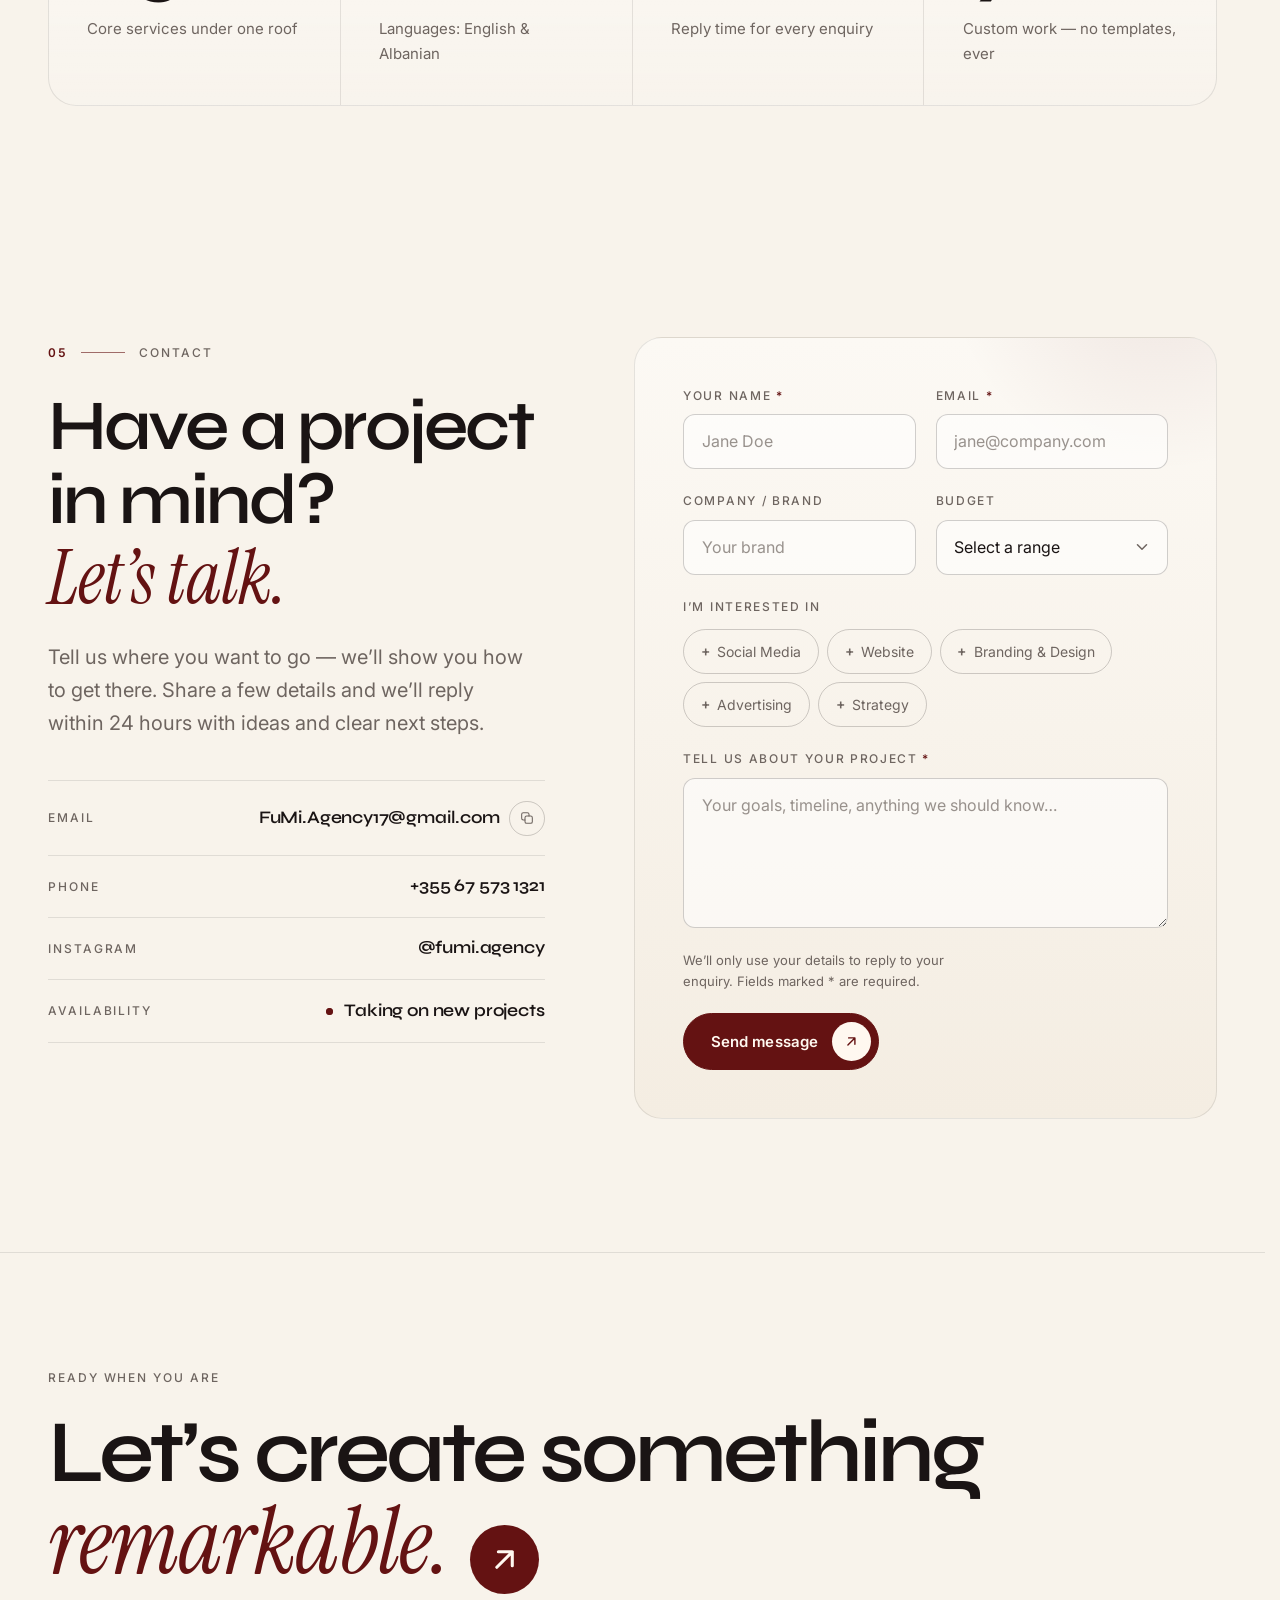
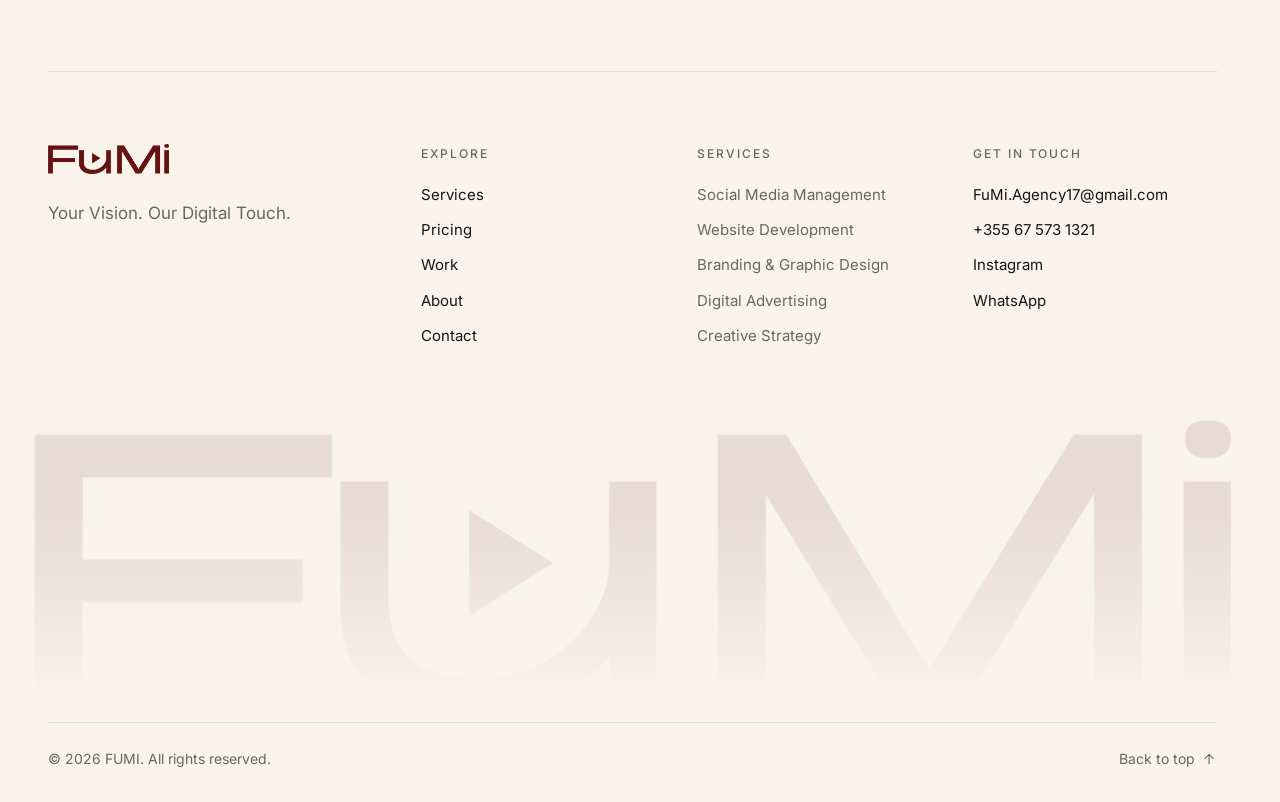
==== commit 375dccf7: "Add Albanian version, FAQ, lekë prices and floating WhatsApp button - Add a full Albanian translatio" ====
--- a/index.html
+++ b/index.html
@@ -8,12 +8,16 @@
   <meta name="theme-color" content="#F8F3EB">
   <meta name="color-scheme" content="light">
   <meta name="robots" content="index, follow">
-  <!-- Replace https://www.fumi.agency/ with your real domain (also in robots.txt and sitemap.xml) -->
   <link rel="canonical" href="https://www.fumi.agency/">
+  <link rel="alternate" hreflang="en" href="https://www.fumi.agency/">
+  <link rel="alternate" hreflang="sq" href="https://www.fumi.agency/sq/">
+  <link rel="alternate" hreflang="x-default" href="https://www.fumi.agency/">
 
   <!-- Open Graph / social sharing -->
   <meta property="og:type" content="website">
   <meta property="og:site_name" content="FUMI">
+  <meta property="og:locale" content="en_US">
+  <meta property="og:locale:alternate" content="sq_AL">
   <meta property="og:title" content="FUMI — Digital Marketing &amp; Web Development Agency">
   <meta property="og:description" content="Websites, branding, social media and digital advertising for brands that refuse to blend in. Your Vision. Our Digital Touch.">
   <meta property="og:url" content="https://www.fumi.agency/">
@@ -54,6 +58,14 @@
     "email": "FuMi.Agency17@gmail.com",
     "telephone": "+355675731321",
     "sameAs": ["https://www.instagram.com/fumi.agency/"],
+    "address": { "@type": "PostalAddress", "addressCountry": "AL" },
+    "contactPoint": {
+      "@type": "ContactPoint",
+      "contactType": "customer service",
+      "telephone": "+355675731321",
+      "email": "FuMi.Agency17@gmail.com",
+      "availableLanguage": ["English", "Albanian"]
+    },
     "areaServed": "Worldwide",
     "knowsAbout": ["Social Media Management", "Website Development", "Branding", "Graphic Design", "Digital Advertising", "Creative Strategy"]
   }
@@ -81,7 +93,7 @@
   <!-- Intro loader / page transition curtain -->
   <div class="loader" aria-hidden="true">
     <div class="loader__brand">
-      <span class="loader__word"><img class="loader__logo" src="assets/logo-fumi.png" alt="" width="1903" height="480"></span>
+      <span class="loader__word"><img class="loader__logo" src="assets/logo-fumi.png" srcset="assets/logo-fumi-480.webp 480w, assets/logo-fumi-960.webp 960w, assets/logo-fumi.webp 1903w" sizes="(min-width: 1160px) 415px, 36vw" alt="" width="1903" height="480"></span>
     </div>
     <div class="loader__bar"><span></span></div>
   </div>
@@ -92,7 +104,7 @@
   <header class="header" id="header">
     <div class="container header__inner">
       <a class="logo" href="#home" aria-label="FUMI — back to top">
-        <img class="logo__img" src="assets/logo-fumi.png" alt="FUMI" width="1903" height="480">
+        <img class="logo__img" src="assets/logo-fumi.png" srcset="assets/logo-fumi-480.webp 480w, assets/logo-fumi-960.webp 960w, assets/logo-fumi.webp 1903w" sizes="125px" alt="FUMI" width="1903" height="480">
       </a>
 
       <nav class="nav" aria-label="Primary">
@@ -106,6 +118,7 @@
       </nav>
 
       <div class="header__actions">
+        <a class="lang-switch" href="sq/" hreflang="sq" lang="sq" aria-label="Shqip — lexoni faqen në shqip">SQ</a>
         <a class="btn btn--primary btn--sm btn--icon header__cta" href="#contact" data-magnetic>
           <span class="btn__label">Let’s Talk</span>
           <span class="btn__icon" aria-hidden="true"><svg class="icon"><use href="#i-arrow"/></svg><svg class="icon"><use href="#i-arrow"/></svg></span>
@@ -154,7 +167,7 @@
         <h1 class="hero__brand">
           <span class="sr-only">FUMI — Digital Marketing and Web Development Agency</span>
           <span class="hero__word" aria-hidden="true">
-            <span class="char-wrap"><img class="hero__logo" src="assets/logo-fumi.png" alt="" width="1903" height="480"></span>
+            <span class="char-wrap"><img class="hero__logo" src="assets/logo-fumi.png" srcset="assets/logo-fumi-480.webp 480w, assets/logo-fumi-960.webp 960w, assets/logo-fumi.webp 1903w" sizes="(min-width: 1320px) 1320px, 100vw" alt="" width="1903" height="480"></span>
           </span>
         </h1>
 
@@ -320,6 +333,7 @@
               <p class="plan__desc">For businesses looking to establish their online presence.</p>
             </div>
             <p class="plan__price"><span class="plan__currency">€</span>150<span class="plan__per">/ month</span></p>
+            <p class="plan__all" data-eur="150"></p>
             <a class="btn btn--ghost btn--icon plan__cta" href="#contact" data-service="Social Media Management" data-package="Starter package (€150/month)">
               <span class="btn__label">Get Started</span>
               <span class="btn__icon" aria-hidden="true"><svg class="icon"><use href="#i-arrow"/></svg><svg class="icon"><use href="#i-arrow"/></svg></span>
@@ -341,6 +355,7 @@
               <p class="plan__desc">For businesses looking to increase their visibility, engagement and attract more customers.</p>
             </div>
             <p class="plan__price"><span class="plan__currency">€</span>250<span class="plan__per">/ month</span></p>
+            <p class="plan__all" data-eur="250"></p>
             <a class="btn btn--icon plan__cta" href="#contact" data-service="Social Media Management" data-package="Growth package (€250/month)">
               <span class="btn__label">Get Started</span>
               <span class="btn__icon" aria-hidden="true"><svg class="icon"><use href="#i-arrow"/></svg><svg class="icon"><use href="#i-arrow"/></svg></span>
@@ -363,6 +378,7 @@
               <p class="plan__desc">For businesses looking for a complete digital marketing solution.</p>
             </div>
             <p class="plan__price"><span class="plan__currency">€</span>399<span class="plan__per">/ month</span></p>
+            <p class="plan__all" data-eur="399"></p>
             <a class="btn btn--ghost btn--icon plan__cta" href="#contact" data-service="Social Media Management" data-package="Premium package (€399/month)">
               <span class="btn__label">Get Started</span>
               <span class="btn__icon" aria-hidden="true"><svg class="icon"><use href="#i-arrow"/></svg><svg class="icon"><use href="#i-arrow"/></svg></span>
@@ -393,16 +409,56 @@
             </a>
           </div>
           <ul class="extras__list" data-reveal-group>
-            <li data-reveal><a class="extra" href="#contact" data-service="Social Media Management" data-package="Social Media Management (€150/month)"><span class="extra__name">Social Media Management</span><span class="extra__price">€150<small>/month</small></span><svg class="icon extra__arrow" aria-hidden="true"><use href="#i-arrow"/></svg></a></li>
-            <li data-reveal><a class="extra" href="#contact" data-service="Social Media Management" data-package="Posts &amp; Reels Package (€250)"><span class="extra__name">Posts &amp; Reels Package</span><span class="extra__price">€250</span><svg class="icon extra__arrow" aria-hidden="true"><use href="#i-arrow"/></svg></a></li>
-            <li data-reveal><a class="extra" href="#contact" data-service="Digital Advertising" data-package="Meta / Google Ads Management (€100)"><span class="extra__name">Meta / Google Ads Management</span><span class="extra__price">€100</span><svg class="icon extra__arrow" aria-hidden="true"><use href="#i-arrow"/></svg></a></li>
-            <li data-reveal><a class="extra" href="#contact" data-service="Branding &amp; Graphic Design" data-package="Logo Design (€100)"><span class="extra__name">Logo Design</span><span class="extra__price">€100</span><svg class="icon extra__arrow" aria-hidden="true"><use href="#i-arrow"/></svg></a></li>
-            <li data-reveal><a class="extra" href="#contact" data-service="Branding &amp; Graphic Design" data-package="Complete Branding (€600)"><span class="extra__name">Complete Branding</span><span class="extra__price">€600</span><svg class="icon extra__arrow" aria-hidden="true"><use href="#i-arrow"/></svg></a></li>
-            <li data-reveal><a class="extra" href="#contact" data-service="Website Development" data-package="Business Website (€200)"><span class="extra__name">Business Website</span><span class="extra__price">€200</span><svg class="icon extra__arrow" aria-hidden="true"><use href="#i-arrow"/></svg></a></li>
-            <li data-reveal><a class="extra" href="#contact" data-service="Website Development" data-package="Premium Business Website (€1,200)"><span class="extra__name">Premium Business Website</span><span class="extra__price">€1,200</span><svg class="icon extra__arrow" aria-hidden="true"><use href="#i-arrow"/></svg></a></li>
-            <li data-reveal><a class="extra" href="#contact" data-service="Website Development" data-package="Website Maintenance (€100/month)"><span class="extra__name">Website Maintenance</span><span class="extra__price">€100<small>/month</small></span><svg class="icon extra__arrow" aria-hidden="true"><use href="#i-arrow"/></svg></a></li>
-            <li data-reveal><a class="extra" href="#contact" data-service="Creative Strategy" data-package="Marketing Strategy (€250/month)"><span class="extra__name">Marketing Strategy</span><span class="extra__price">€250<small>/month</small></span><svg class="icon extra__arrow" aria-hidden="true"><use href="#i-arrow"/></svg></a></li>
+            <li data-reveal><a class="extra" href="#contact" data-service="Social Media Management" data-package="Social Media Management (€150/month)"><span class="extra__name">Social Media Management</span><span class="extra__price">€150<small>/month</small><span class="extra__all" data-eur="150"></span></span><svg class="icon extra__arrow" aria-hidden="true"><use href="#i-arrow"/></svg></a></li>
+            <li data-reveal><a class="extra" href="#contact" data-service="Social Media Management" data-package="Posts &amp; Reels Package (€250)"><span class="extra__name">Posts &amp; Reels Package</span><span class="extra__price">€250<span class="extra__all" data-eur="250"></span></span><svg class="icon extra__arrow" aria-hidden="true"><use href="#i-arrow"/></svg></a></li>
+            <li data-reveal><a class="extra" href="#contact" data-service="Digital Advertising" data-package="Meta / Google Ads Management (€100)"><span class="extra__name">Meta / Google Ads Management</span><span class="extra__price">€100<span class="extra__all" data-eur="100"></span></span><svg class="icon extra__arrow" aria-hidden="true"><use href="#i-arrow"/></svg></a></li>
+            <li data-reveal><a class="extra" href="#contact" data-service="Branding &amp; Graphic Design" data-package="Logo Design (€100)"><span class="extra__name">Logo Design</span><span class="extra__price">€100<span class="extra__all" data-eur="100"></span></span><svg class="icon extra__arrow" aria-hidden="true"><use href="#i-arrow"/></svg></a></li>
+            <li data-reveal><a class="extra" href="#contact" data-service="Branding &amp; Graphic Design" data-package="Complete Branding (€600)"><span class="extra__name">Complete Branding</span><span class="extra__price">€600<span class="extra__all" data-eur="600"></span></span><svg class="icon extra__arrow" aria-hidden="true"><use href="#i-arrow"/></svg></a></li>
+            <li data-reveal><a class="extra" href="#contact" data-service="Website Development" data-package="Business Website (€200)"><span class="extra__name">Business Website</span><span class="extra__price">€200<span class="extra__all" data-eur="200"></span></span><svg class="icon extra__arrow" aria-hidden="true"><use href="#i-arrow"/></svg></a></li>
+            <li data-reveal><a class="extra" href="#contact" data-service="Website Development" data-package="Premium Business Website (€1,200)"><span class="extra__name">Premium Business Website</span><span class="extra__price">€1,200<span class="extra__all" data-eur="1200"></span></span><svg class="icon extra__arrow" aria-hidden="true"><use href="#i-arrow"/></svg></a></li>
+            <li data-reveal><a class="extra" href="#contact" data-service="Website Development" data-package="Website Maintenance (€100/month)"><span class="extra__name">Website Maintenance</span><span class="extra__price">€100<small>/month</small><span class="extra__all" data-eur="100"></span></span><svg class="icon extra__arrow" aria-hidden="true"><use href="#i-arrow"/></svg></a></li>
+            <li data-reveal><a class="extra" href="#contact" data-service="Creative Strategy" data-package="Marketing Strategy (€250/month)"><span class="extra__name">Marketing Strategy</span><span class="extra__price">€250<small>/month</small><span class="extra__all" data-eur="250"></span></span><svg class="icon extra__arrow" aria-hidden="true"><use href="#i-arrow"/></svg></a></li>
           </ul>
+        </div>
+
+        <div class="faq" id="faq">
+          <div class="faq__head" data-reveal>
+            <p class="pricing__label">FAQ</p>
+            <h3 class="extras__title">Questions, <em>answered</em></h3>
+            <p class="extras__intro">Can’t find what you’re looking for? Send us a message and we’ll reply within 24 hours.</p>
+          </div>
+          <div class="faq__list" data-reveal-group>
+            <details class="faq__item" data-reveal>
+              <summary>Can I choose just one service instead of a package?</summary>
+              <p class="faq__answer">Yes. Every service is also available on its own — see Individual Services above — or ask us for a custom quote that combines exactly what you need.</p>
+            </details>
+            <details class="faq__item" data-reveal>
+              <summary>Can I switch to a different plan later?</summary>
+              <p class="faq__answer">Yes. Start with the plan that fits your business today and move up as you grow — just let us know.</p>
+            </details>
+            <details class="faq__item" data-reveal>
+              <summary>Do you use templates?</summary>
+              <p class="faq__answer">No. Every website, identity and campaign is designed from scratch for your brand, your audience and your goals.</p>
+            </details>
+            <details class="faq__item" data-reveal>
+              <summary>Do you work with businesses outside Albania?</summary>
+              <p class="faq__answer">Yes. We work with local businesses and international brands alike, in English or Albanian.</p>
+            </details>
+            <details class="faq__item" data-reveal>
+              <summary>How quickly will you reply?</summary>
+              <p class="faq__answer">Within 24 hours. Message us through the form, by email or on WhatsApp and we’ll come back with ideas and clear next steps.</p>
+            </details>
+            <details class="faq__item" data-reveal>
+              <summary>Why are prices shown in euros and lekë?</summary>
+              <p class="faq__answer">Our prices are set in euros. The amounts in lekë are approximate, based on a recent exchange rate, to give you a quick idea of the cost.</p>
+            </details>
+            <!-- More questions worth answering once you've decided the details:
+                 · Is there a minimum contract length?
+                 · How and when do I pay?
+                 · Is the advertising budget included in the price?
+                 · How many rounds of revisions are included?
+                 Copy a <details class="faq__item" data-reveal> block above to add one. -->
+          </div>
         </div>
       </div>
     </section>
@@ -670,9 +726,30 @@
           </ol>
         </div>
 
+        <!-- TESTIMONIALS — hidden until you have real client quotes.
+             Replace the [placeholders] below, then delete the word "hidden" from the next line to show the section.
+             Do the same in sq/index.html. -->
+        <div class="testimonials" id="testimonials" hidden>
+          <h3 class="approach__title" data-reveal>What our clients say</h3>
+          <div class="testimonials__list" data-reveal-group>
+            <figure class="quote" data-reveal>
+              <blockquote><p>[Client quote — one or two sentences about working with FUMI and the result they got.]</p></blockquote>
+              <figcaption><span class="quote__name">[Client name]</span><span class="quote__role">[Role, Business name]</span></figcaption>
+            </figure>
+            <figure class="quote" data-reveal>
+              <blockquote><p>[Client quote]</p></blockquote>
+              <figcaption><span class="quote__name">[Client name]</span><span class="quote__role">[Role, Business name]</span></figcaption>
+            </figure>
+            <figure class="quote" data-reveal>
+              <blockquote><p>[Client quote]</p></blockquote>
+              <figcaption><span class="quote__name">[Client name]</span><span class="quote__role">[Role, Business name]</span></figcaption>
+            </figure>
+          </div>
+        </div>
+
         <ul class="stats" data-reveal-group>
           <li class="stat" data-reveal><span class="stat__value"><span data-count="5" data-pad="2">05</span></span><span class="stat__label">Core services under one roof</span></li>
-          <li class="stat" data-reveal><span class="stat__value"><span data-count="4" data-pad="2">04</span></span><span class="stat__label">Clear steps from idea to launch</span></li>
+          <li class="stat" data-reveal><span class="stat__value"><span data-count="2" data-pad="2">02</span></span><span class="stat__label">Languages: English &amp; Albanian</span></li>
           <li class="stat" data-reveal><span class="stat__value"><span data-count="24">24</span><span class="stat__suffix">h</span></span><span class="stat__label">Reply time for every enquiry</span></li>
           <li class="stat" data-reveal><span class="stat__value"><span data-count="100">100</span><span class="stat__suffix">%</span></span><span class="stat__label">Custom work — no templates, ever</span></li>
         </ul>
@@ -815,7 +892,7 @@
 
       <div class="footer__grid">
         <div class="footer__brand">
-          <a class="logo" href="#home" aria-label="FUMI — back to top"><img class="logo__img" src="assets/logo-fumi.png" alt="FUMI" width="1903" height="480"></a>
+          <a class="logo" href="#home" aria-label="FUMI — back to top"><img class="logo__img" src="assets/logo-fumi.png" srcset="assets/logo-fumi-480.webp 480w, assets/logo-fumi-960.webp 960w, assets/logo-fumi.webp 1903w" sizes="125px" alt="FUMI" width="1903" height="480"></a>
           <p>Your Vision. Our Digital Touch.</p>
         </div>
         <nav aria-label="Footer">
@@ -849,7 +926,7 @@
         </div>
       </div>
 
-      <div class="footer__wordmark" aria-hidden="true"><img src="assets/logo-fumi.png" alt="" width="1903" height="480" loading="lazy"></div>
+      <div class="footer__wordmark" aria-hidden="true"><img src="assets/logo-fumi.png" srcset="assets/logo-fumi-480.webp 480w, assets/logo-fumi-960.webp 960w, assets/logo-fumi.webp 1903w" sizes="(min-width: 1320px) 1320px, 100vw" alt="" width="1903" height="480" loading="lazy"></div>
 
       <div class="footer__bottom">
         <p>© <span data-year>2026</span> FUMI. All rights reserved.</p>
@@ -875,5 +952,10 @@
       </div>
     </div>
   </dialog>
+
+  <!-- Floating WhatsApp button (phones & tablets) -->
+  <a class="wa-float" href="https://wa.me/355675731321?text=Hi%20FUMI!%20I%27d%20like%20to%20talk%20about%20a%20project." target="_blank" rel="noopener" tabindex="-1" aria-label="Chat with FUMI on WhatsApp">
+    <svg class="icon" aria-hidden="true"><use href="#i-whatsapp"/></svg>
+  </a>
 </body>
 </html>
--- a/css/style.css
+++ b/css/style.css
@@ -17,7 +17,7 @@
    13. Project mockups
    14. Project modal
    15. About
-   16. Process
+   16. FAQ, testimonials & floating WhatsApp
    17. Contact & form
    18. Footer
    19. Scroll reveal
@@ -503,6 +503,24 @@
   gap: .75rem;
 }
 
+.lang-switch {
+  display: inline-grid;
+  place-items: center;
+  min-width: 46px;
+  height: 46px;
+  padding: 0 .85rem;
+  border: 1px solid var(--line-strong);
+  border-radius: var(--radius-pill);
+  background: rgb(255 255 255 / .4);
+  font-size: .8125rem;
+  font-weight: 600;
+  letter-spacing: .08em;
+  color: var(--text);
+  text-decoration: none;
+  transition: background-color .3s, color .3s, border-color .3s;
+}
+.lang-switch:hover { background: var(--text); border-color: var(--text); color: var(--bg); }
+
 .burger {
   position: relative;
   display: none;
@@ -1154,6 +1172,14 @@
   letter-spacing: .01em;
   color: var(--muted);
 }
+.plan__all {
+  margin: -.85rem 0 1.5rem;
+  font-size: var(--fs-xs);
+  font-variant-numeric: tabular-nums;
+  color: var(--muted);
+}
+.plan__all:empty, .extra__all:empty { display: none; }
+.plan--featured .plan__all { color: rgb(255 248 240 / .72); }
 .plan__cta { width: 100%; justify-content: space-between; padding-left: 1.5rem; }
 .plan:not(.plan--featured) .btn__icon { background: var(--accent-strong); color: var(--on-accent); }
 .plan:not(.plan--featured) .btn:hover .btn__icon { background: var(--on-accent); color: var(--text); }
@@ -1260,7 +1286,16 @@
   color: var(--accent-ink);
   white-space: nowrap;
 }
+.extra__price { text-align: right; }
 .extra__price small { margin-left: .2rem; font: 500 .8125rem/1 var(--font-body); letter-spacing: 0; color: var(--muted); }
+.extra__all {
+  display: block;
+  margin-top: .4rem;
+  font: 500 .75rem/1 var(--font-body);
+  font-variant-numeric: tabular-nums;
+  letter-spacing: 0;
+  color: var(--muted);
+}
 .extra__arrow {
   width: 2.3rem;
   height: 2.3rem;
@@ -2027,68 +2062,105 @@
 .stat__suffix { margin: .12em 0 0 .08em; font-size: .45em; color: var(--accent); letter-spacing: 0; }
 .stat__label { display: block; margin-top: .9rem; font-size: var(--fs-sm); color: var(--muted); }
 
-/* 16. Process
+/* 16. FAQ, testimonials & floating WhatsApp
    ========================================================================== */
-.process { background: linear-gradient(180deg, transparent, rgb(var(--ink-rgb) / .025) 30%, transparent); }
-.process__timeline { position: relative; --progress: 0; }
-.process__track {
-  position: absolute;
-  top: 7px;
-  left: 0;
-  right: 0;
-  height: 1px;
-  background: var(--line-strong);
-}
-.process__fill {
-  position: absolute;
-  inset: 0;
-  background: var(--accent);
-  transform-origin: left;
-  transform: scaleX(var(--progress));
-}
-.no-js .process__fill { transform: none; }
-.process__steps { display: grid; grid-template-columns: repeat(4, minmax(0, 1fr)); gap: 1.25rem; }
-.step { position: relative; padding-top: 3rem; }
-.step__dot {
-  position: absolute;
-  top: 0;
-  left: 0;
-  width: 15px;
-  height: 15px;
+.faq {
+  display: grid;
+  grid-template-columns: minmax(0, 4fr) minmax(0, 8fr);
+  gap: clamp(2rem, 5vw, 5rem);
+  margin-top: clamp(4rem, 8vw, 7rem);
+  padding-top: clamp(3rem, 6vw, 4.5rem);
+  border-top: 1px solid var(--line);
+}
+.faq__head { align-self: start; position: sticky; top: calc(var(--header-h, 88px) + 1.5rem); }
+.faq__list { border-top: 1px solid var(--line-strong); }
+.faq__item { border-bottom: 1px solid var(--line-strong); }
+.faq__item summary {
+  display: flex;
+  align-items: center;
+  justify-content: space-between;
+  gap: 1.25rem;
+  padding: 1.35rem .5rem;
+  font: 600 clamp(1.05rem, .95rem + .45vw, 1.3rem)/1.3 var(--font-display);
+  letter-spacing: -.02em;
+  list-style: none;
+  cursor: pointer;
+  transition: color .3s;
+}
+.faq__item summary::-webkit-details-marker { display: none; }
+.faq__item summary::after {
+  content: "+";
+  flex: none;
+  display: grid;
+  place-items: center;
+  width: 2.3rem;
+  height: 2.3rem;
   border: 1px solid var(--line-strong);
   border-radius: 50%;
-  background: var(--bg);
-  transition: background-color .5s, border-color .5s, box-shadow .5s;
-}
-.step.is-active .step__dot,
-.no-js .step__dot {
-  border-color: var(--accent);
-  background: var(--accent);
-  box-shadow: 0 0 0 6px rgb(var(--accent-rgb) / .15);
-}
-.step__card {
-  height: 100%;
-  padding: clamp(1.5rem, 2.4vw, 2rem);
+  font: 400 1.35rem/1 var(--font-body);
+  transition: transform .5s var(--ease-out), background-color .4s, color .4s, border-color .4s;
+}
+.faq__item summary:hover { color: var(--accent-ink); }
+.faq__item[open] summary::after {
+  transform: rotate(45deg);
+  background: var(--accent-strong);
+  border-color: var(--accent-strong);
+  color: var(--on-accent);
+}
+.faq__answer { max-width: 44rem; padding: 0 .5rem 1.5rem; color: var(--muted); }
+
+.testimonials { margin-top: clamp(4.5rem, 9vw, 8rem); }
+.testimonials[hidden] { display: none; }
+.testimonials__list { display: grid; grid-template-columns: repeat(3, minmax(0, 1fr)); gap: 1.25rem; }
+.quote {
+  display: flex;
+  flex-direction: column;
+  justify-content: space-between;
+  gap: 2rem;
+  padding: clamp(1.75rem, 3vw, 2.5rem);
   border: 1px solid var(--line);
-  border-radius: var(--radius);
-  background: rgb(255 255 255 / .4);
-  transition: border-color .5s, background-color .5s, translate .6s var(--ease-out);
-}
-.step__card:hover { translate: 0 -5px; border-color: rgb(var(--accent-rgb) / .45); background: rgb(var(--accent-rgb) / .04); }
-.step__num {
-  display: block;
-  font: 700 clamp(3rem, 2rem + 2.6vw, 4.5rem)/1 var(--font-display);
-  letter-spacing: -.05em;
-  color: transparent;
-  -webkit-text-stroke: 1px rgb(var(--ink-rgb) / .3);
-  transition: -webkit-text-stroke-color .6s, color .6s;
-}
-.step.is-active .step__num { -webkit-text-stroke-color: var(--accent); color: rgb(var(--accent-rgb) / .08); }
-.step__title { margin: 1.4rem 0 .75rem; font-size: clamp(1.4rem, 1.2rem + .6vw, 1.75rem); font-weight: 600; letter-spacing: -.025em; }
-.step__text { font-size: var(--fs-sm); color: var(--muted); }
-.step__list { display: grid; gap: .45rem; margin-top: 1.4rem; padding-top: 1.25rem; border-top: 1px solid var(--line); font-size: .875rem; }
-.step__list li { display: flex; align-items: center; gap: .65rem; }
-.step__list li::before { content: ""; width: 10px; height: 1px; background: var(--accent); }
+  border-radius: var(--radius-lg);
+  background: var(--surface);
+}
+.quote blockquote p { font: 500 clamp(1.1rem, 1rem + .4vw, 1.3rem)/1.45 var(--font-display); letter-spacing: -.015em; }
+.quote blockquote p::before { content: "“"; display: block; margin-bottom: .5rem; font: italic 3rem/.6 var(--font-serif); color: var(--accent); }
+.quote figcaption { display: grid; gap: .2rem; padding-top: 1.25rem; border-top: 1px solid var(--line); }
+.quote__name { font-weight: 600; }
+.quote__role { font-size: var(--fs-sm); color: var(--muted); }
+
+/* Floating WhatsApp button — phones & tablets only */
+.wa-float {
+  position: fixed;
+  right: var(--gutter);
+  bottom: calc(1.25rem + env(safe-area-inset-bottom, 0px));
+  z-index: 80;
+  display: none;
+  place-items: center;
+  width: 3.5rem;
+  height: 3.5rem;
+  border-radius: 50%;
+  background: var(--accent-strong);
+  color: var(--on-accent);
+  box-shadow: 0 18px 40px -14px rgb(var(--accent-rgb) / .75);
+  opacity: 0;
+  translate: 0 1.5rem;
+  pointer-events: none;
+  transition: opacity .4s var(--ease-out), translate .5s var(--ease-out);
+}
+.wa-float .icon { width: 1.6rem; height: 1.6rem; }
+.wa-float.is-visible { opacity: 1; translate: none; pointer-events: auto; }
+.menu-open .wa-float { opacity: 0; pointer-events: none; }
+
+@media (max-width: 960px) {
+  .faq { grid-template-columns: minmax(0, 1fr); }
+  .faq__head { position: static; }
+  .testimonials__list { grid-template-columns: minmax(0, 1fr); max-width: 36rem; }
+  .js .wa-float { display: grid; }
+}
+@media (max-width: 560px) {
+  .faq__item summary { padding-inline: 0; }
+  .faq__answer { padding-inline: 0; }
+}
 
 /* 17. Contact & form
    ========================================================================== */
@@ -2464,7 +2536,6 @@
   .services__grid { grid-template-columns: repeat(2, minmax(0, 1fr)); }
   .footer__grid { grid-template-columns: repeat(2, minmax(0, 1fr)); }
   .footer__brand { grid-column: 1 / -1; }
-  .process__steps { gap: 1rem; }
 }
 
 @media (max-width: 960px) {
@@ -2485,13 +2556,6 @@
   .about__grid { grid-template-columns: minmax(0, 1fr); }
   .about__badge { display: none; }
   .about__cards { grid-template-columns: repeat(2, minmax(0, 1fr)); }
-
-  /* Process becomes a vertical timeline */
-  .process__track { top: 0; bottom: 0; left: 7px; right: auto; width: 1px; height: auto; }
-  .process__fill { background: var(--accent); transform-origin: top; transform: scaleY(var(--progress)); }
-  .no-js .process__fill { transform: none; }
-  .process__steps { grid-template-columns: minmax(0, 1fr); gap: 1.5rem; }
-  .step { padding: 0 0 0 2.75rem; }
 
   .contact__grid { grid-template-columns: minmax(0, 1fr); }
   .contact__info { position: static; }
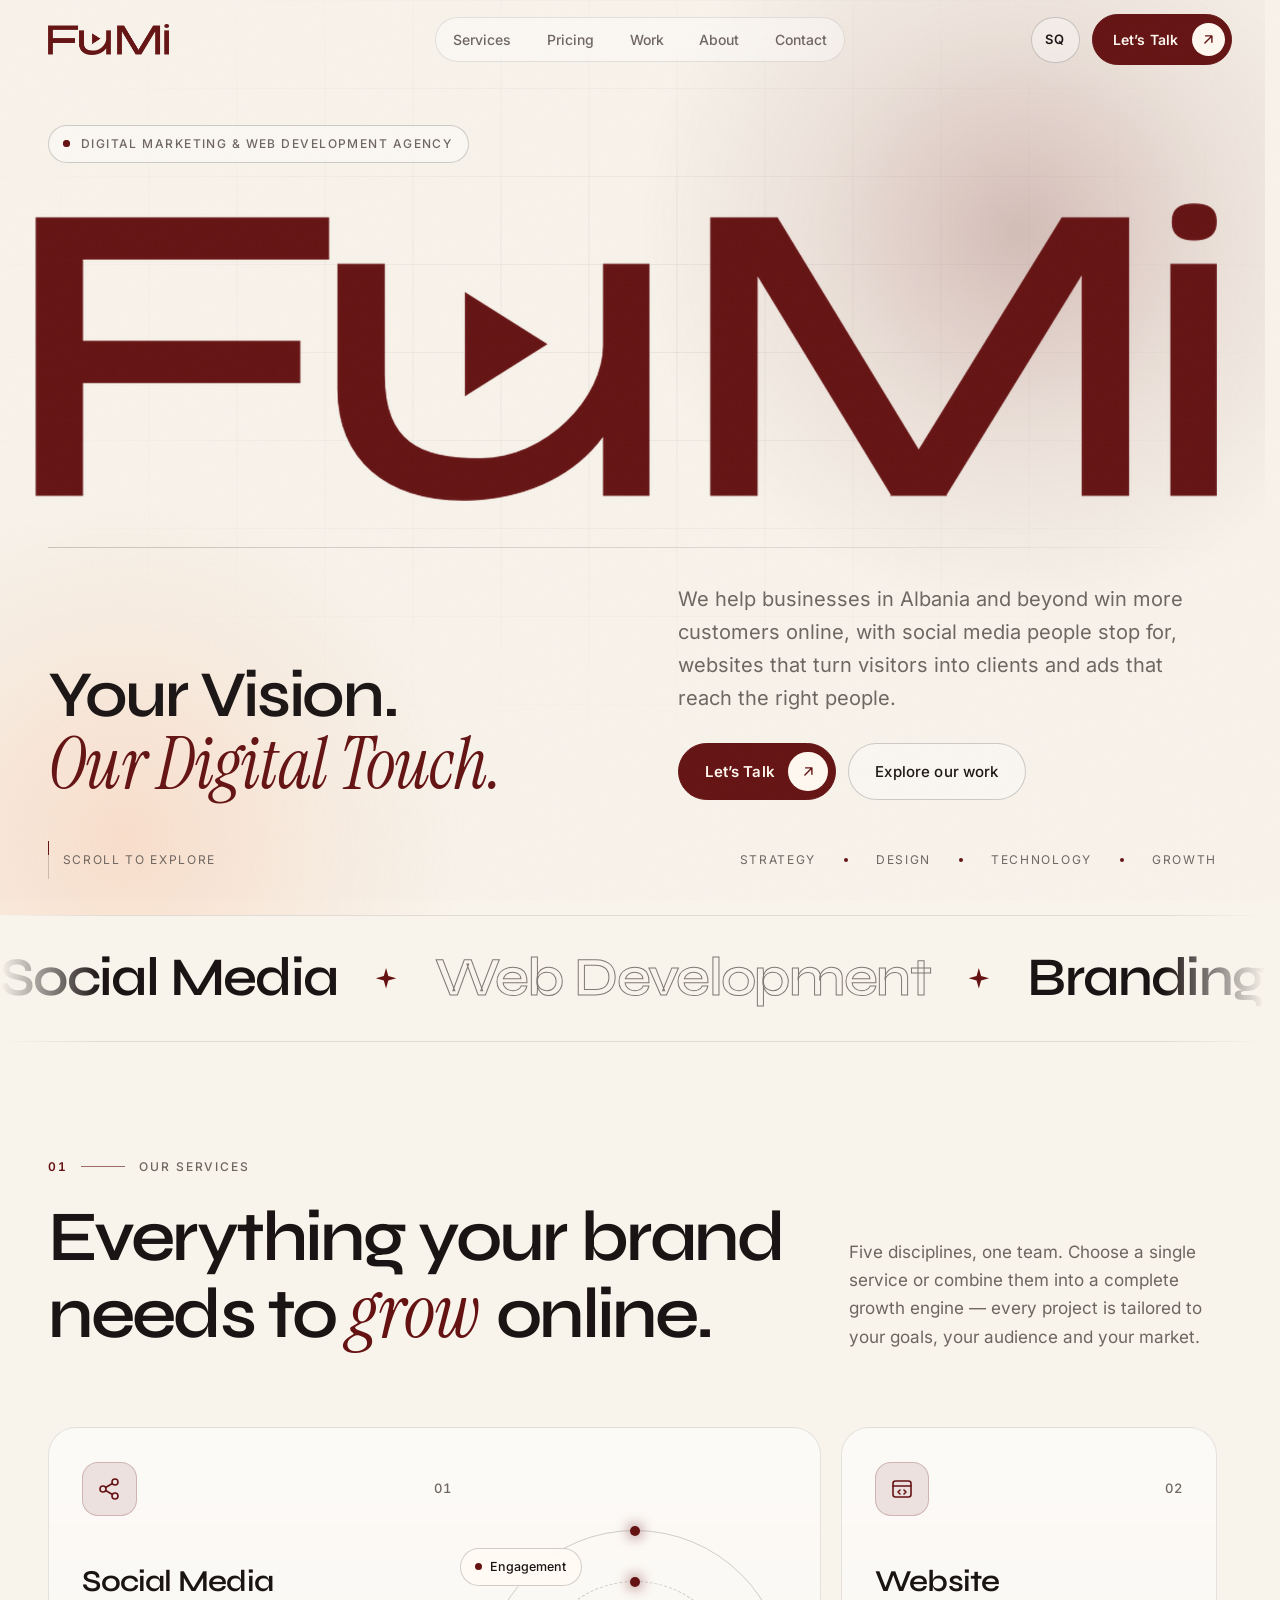
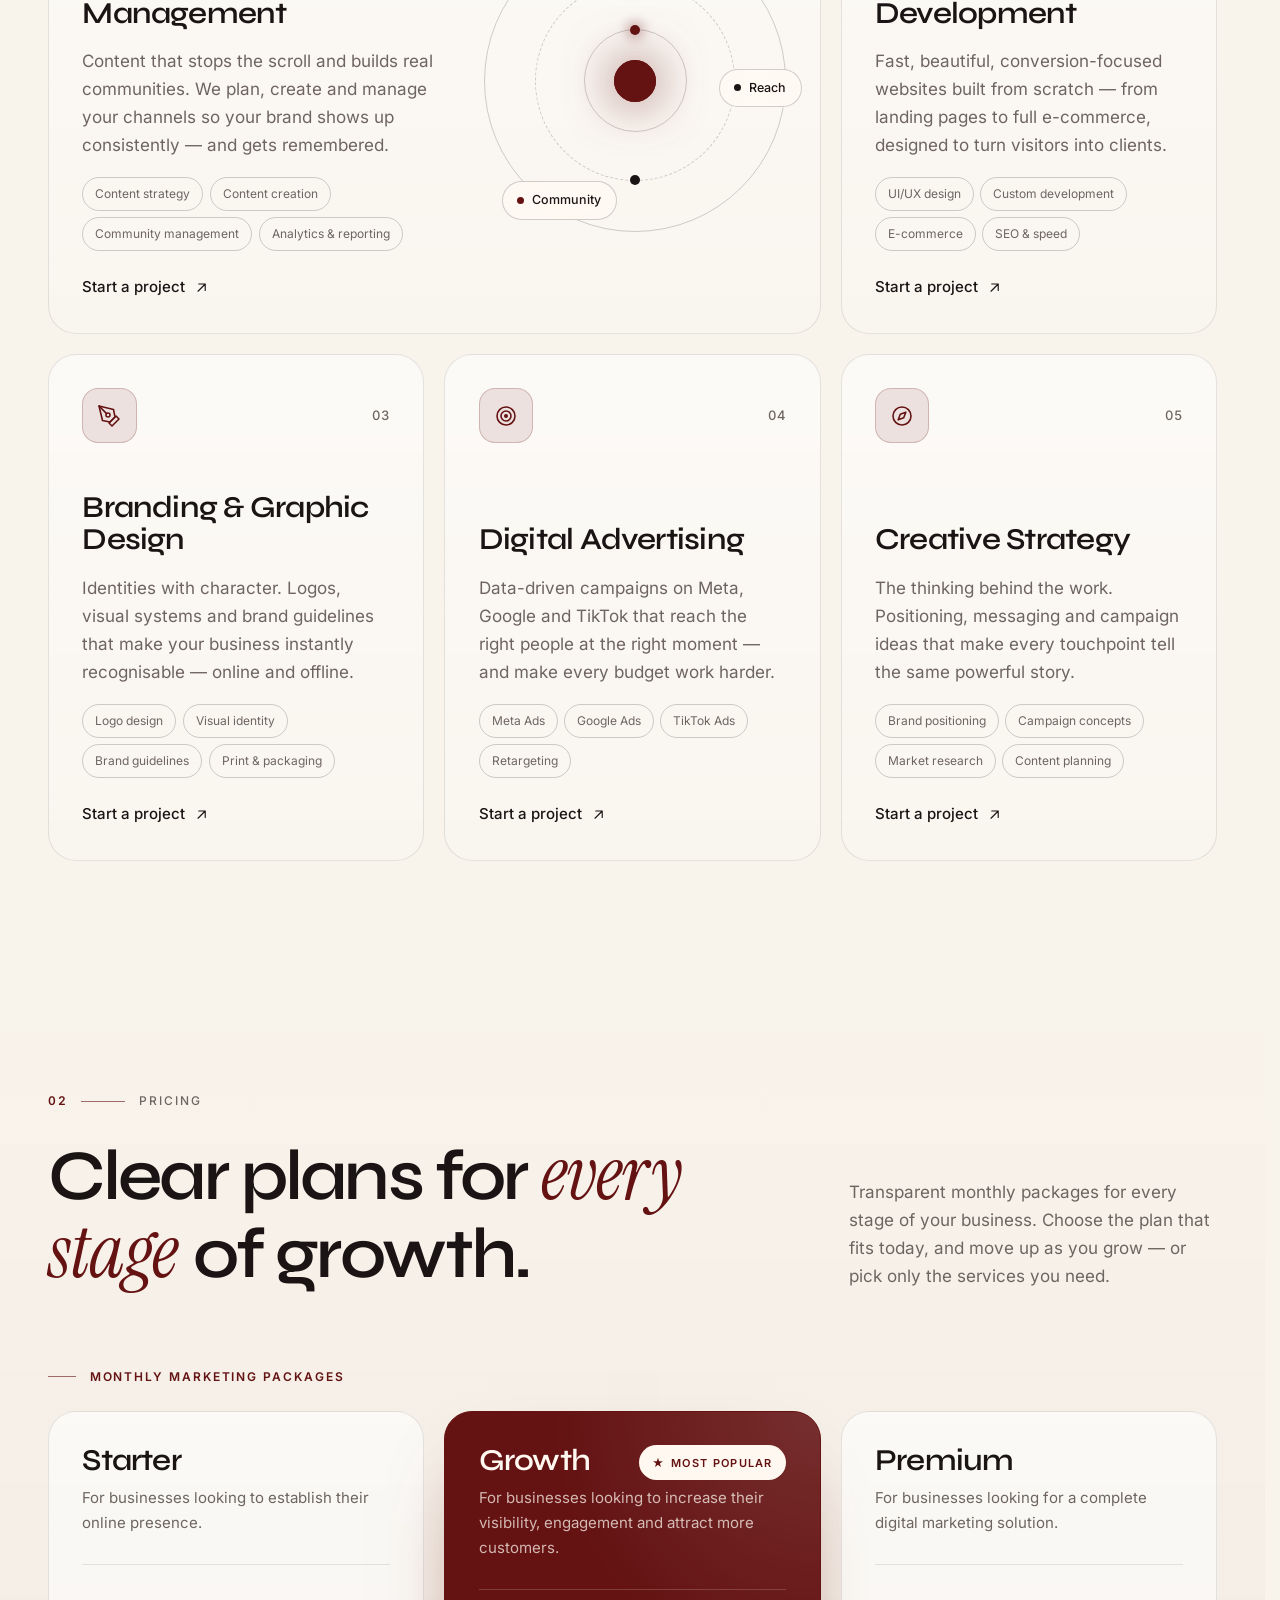
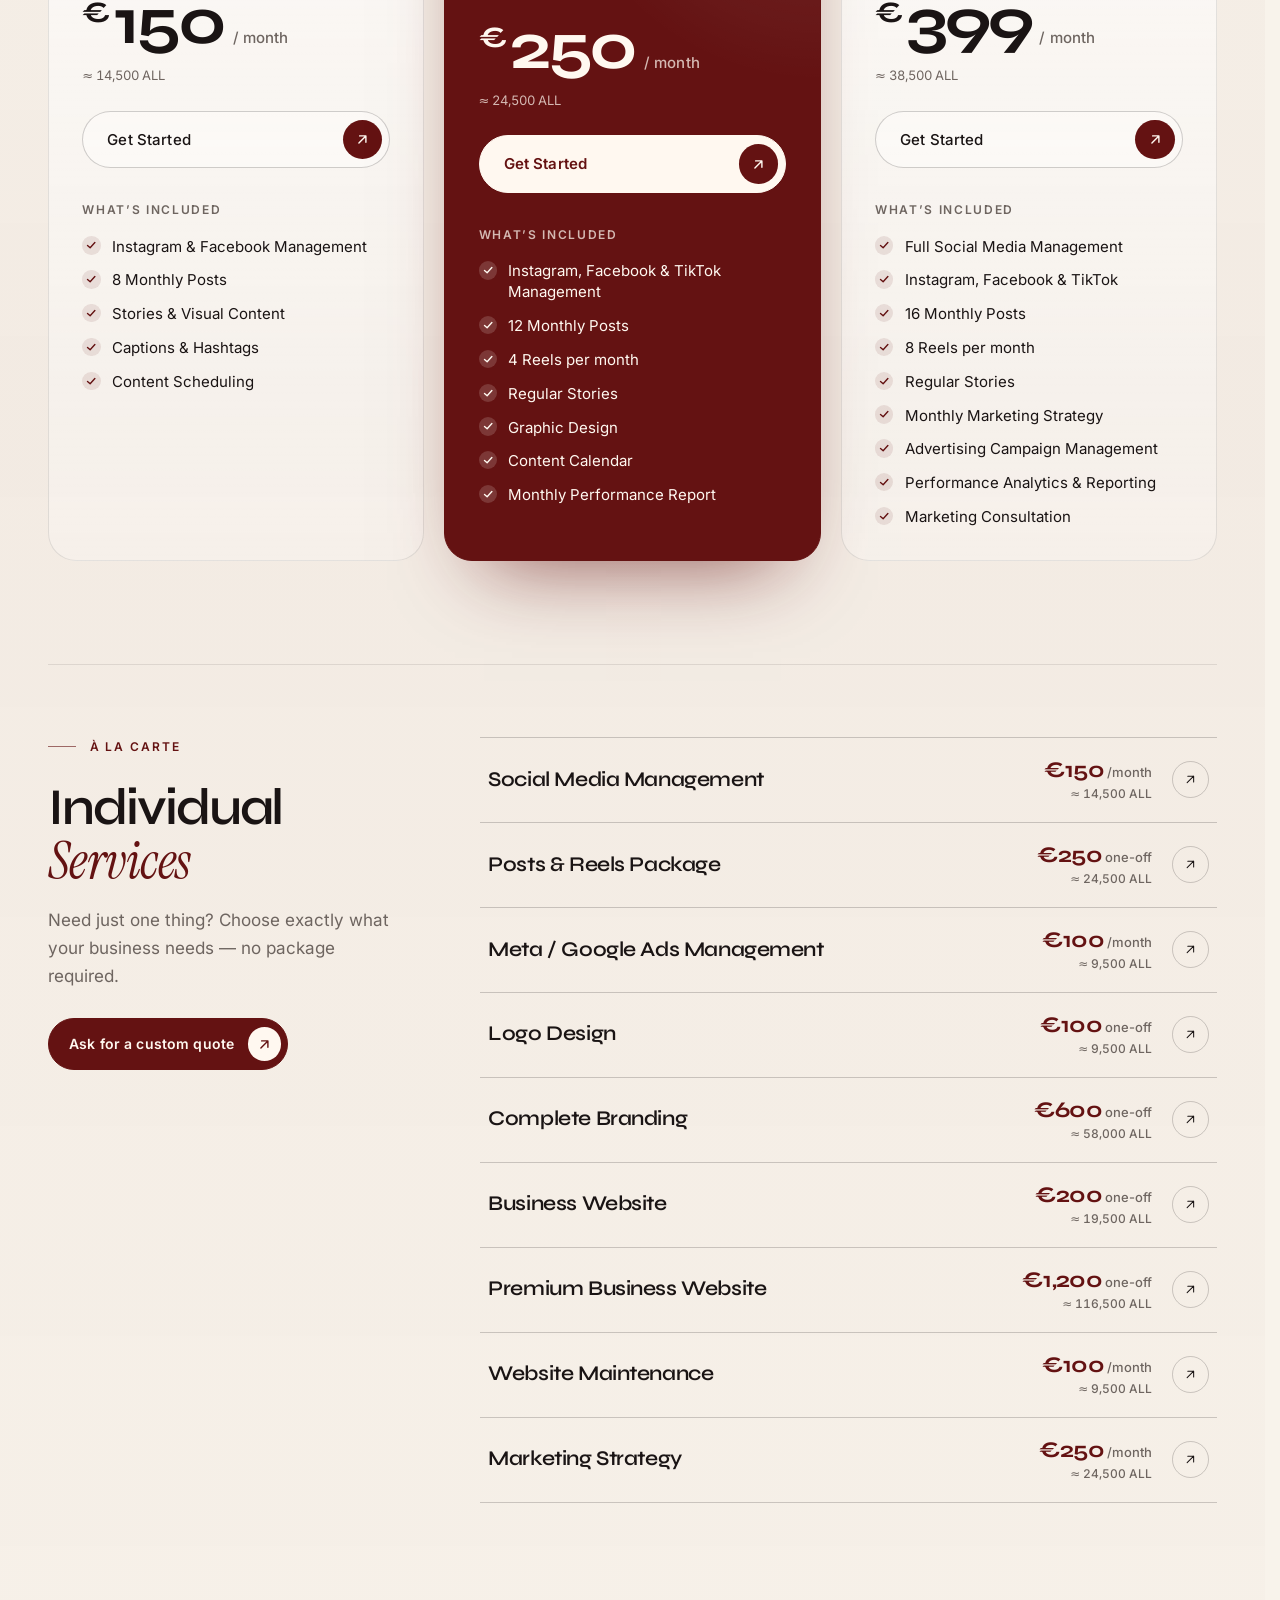
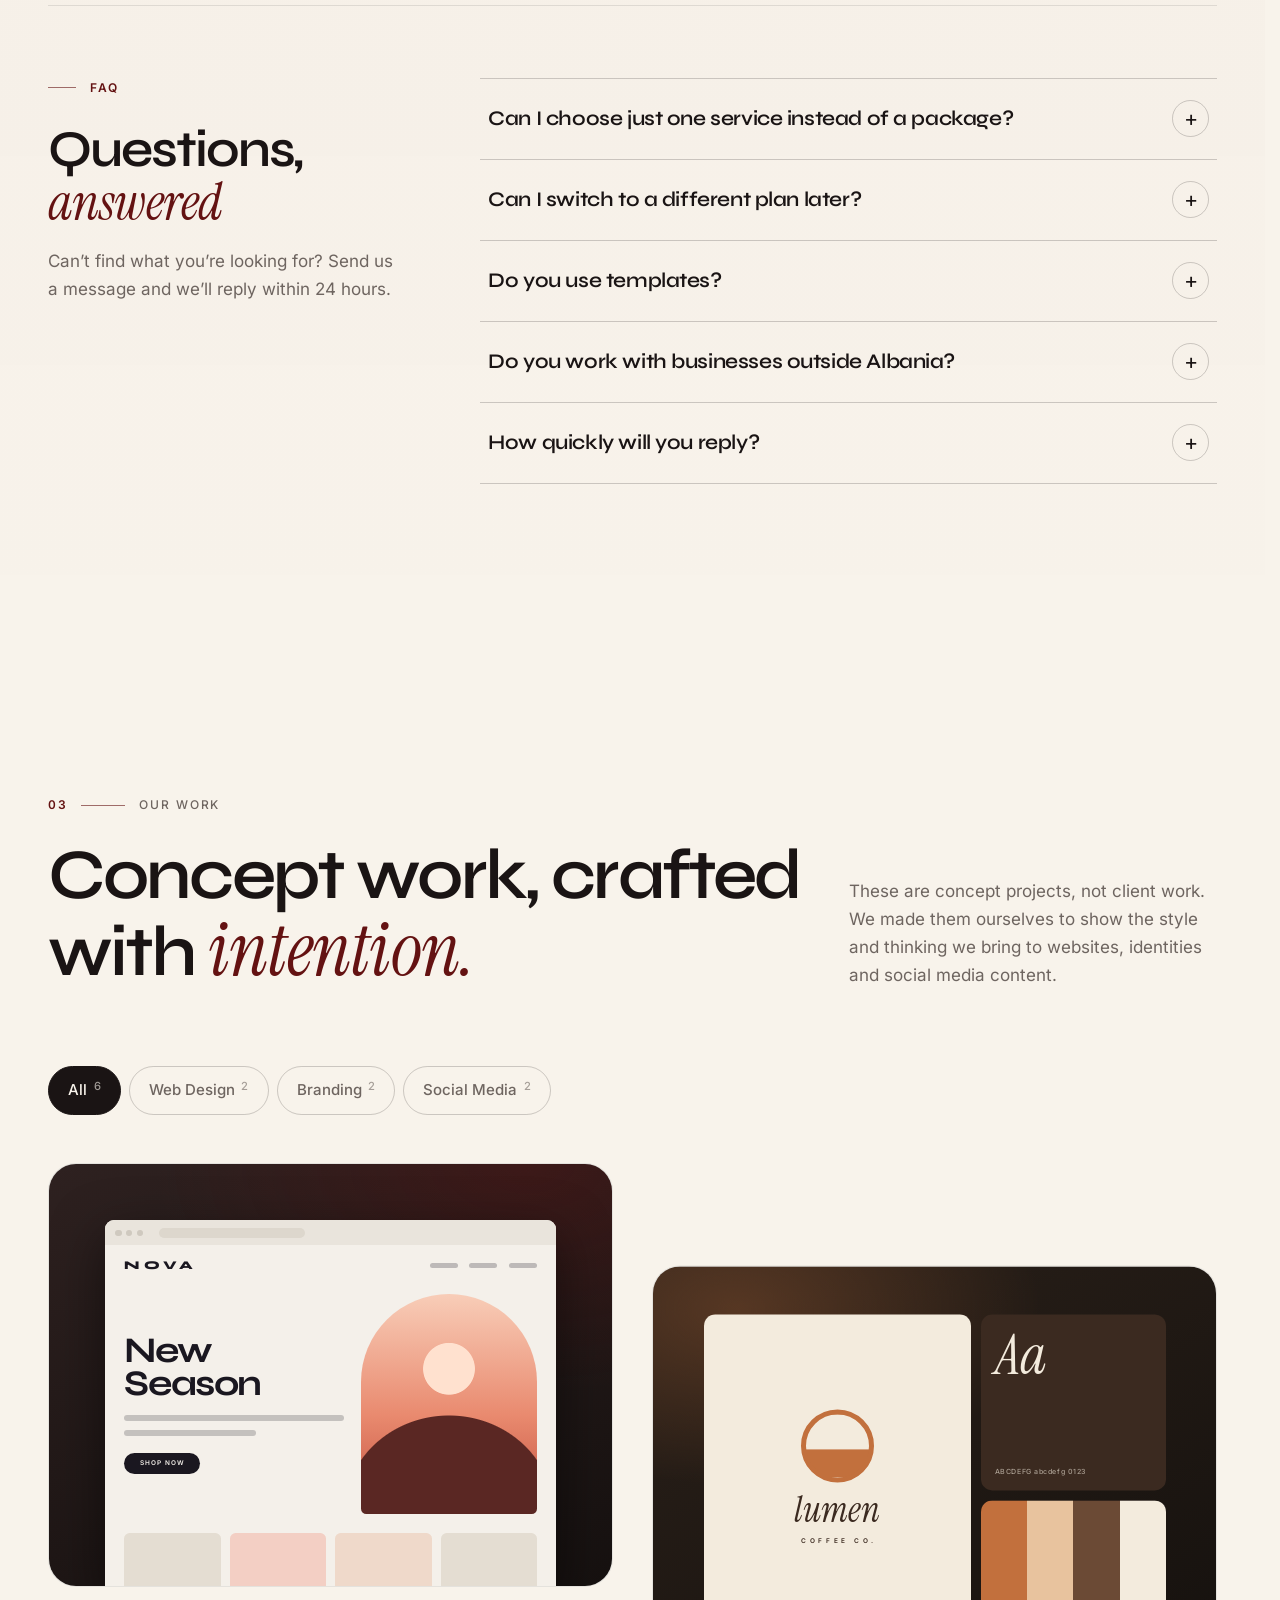
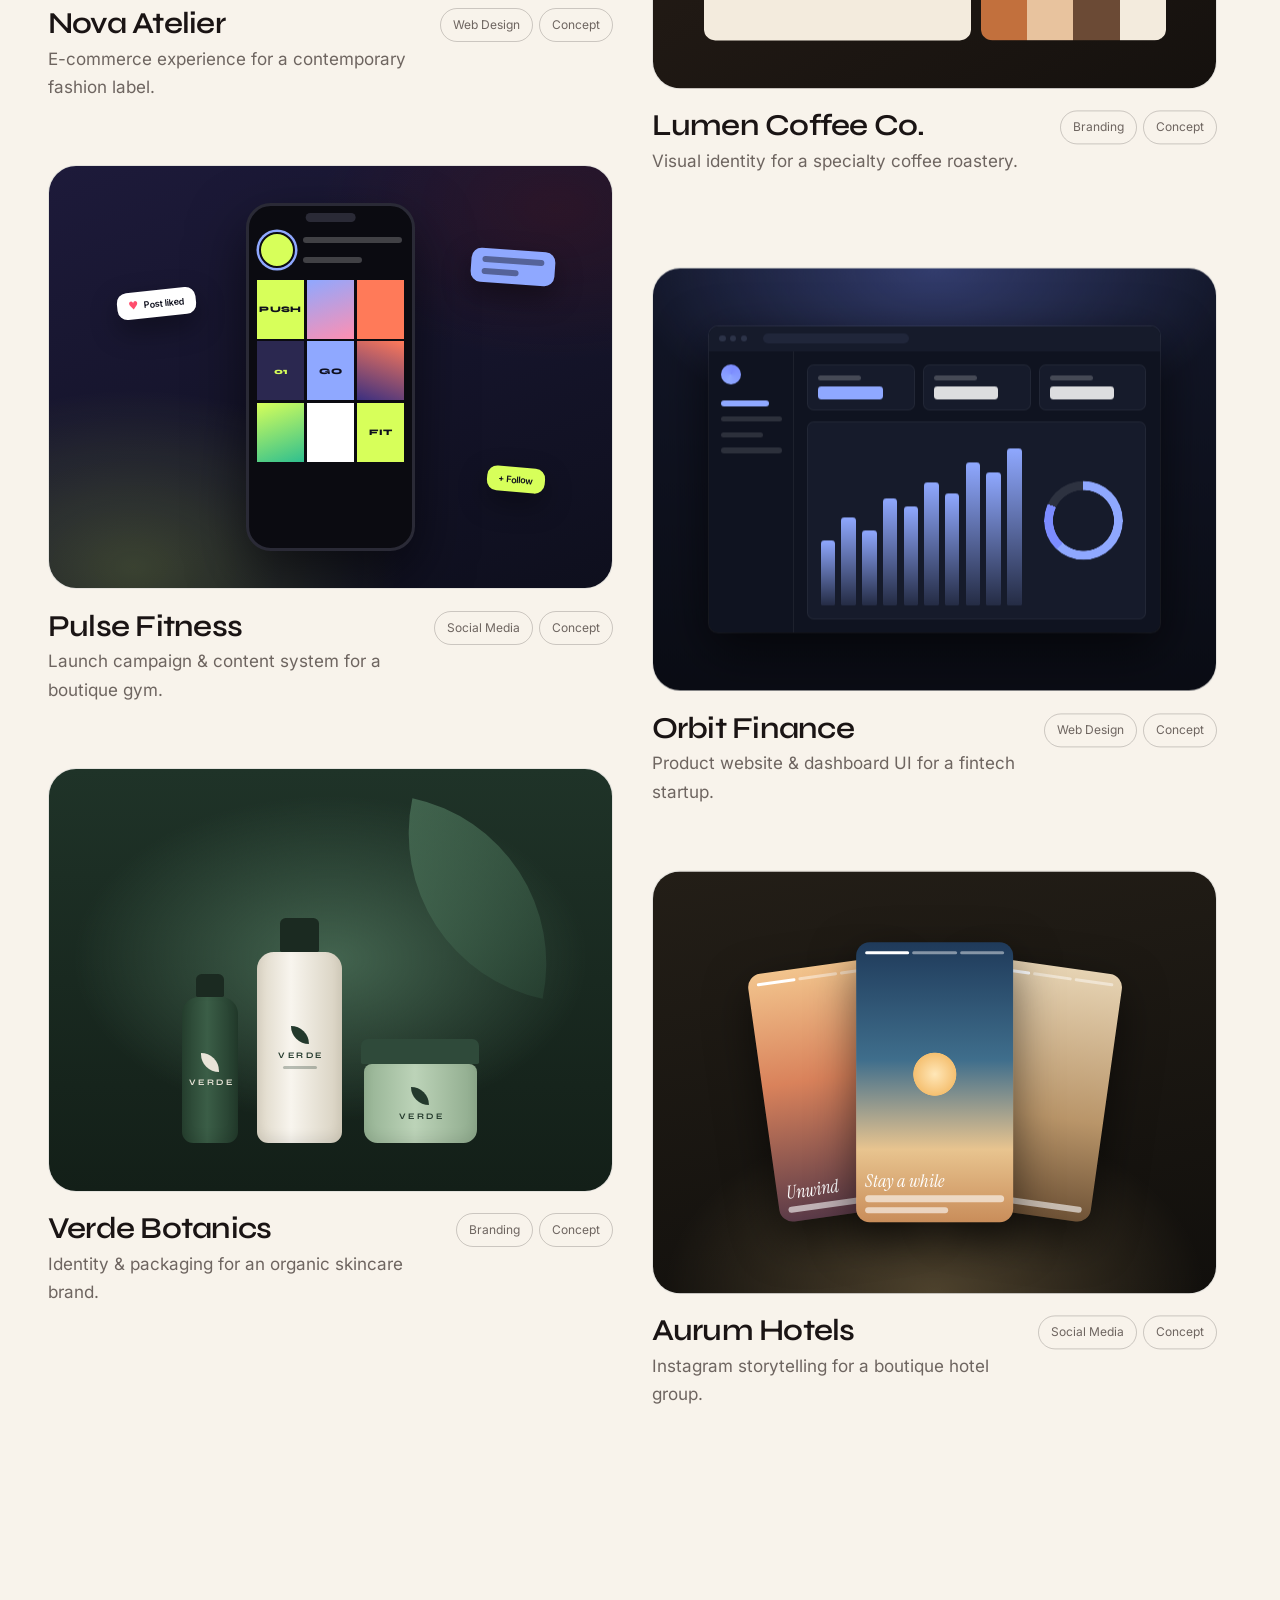
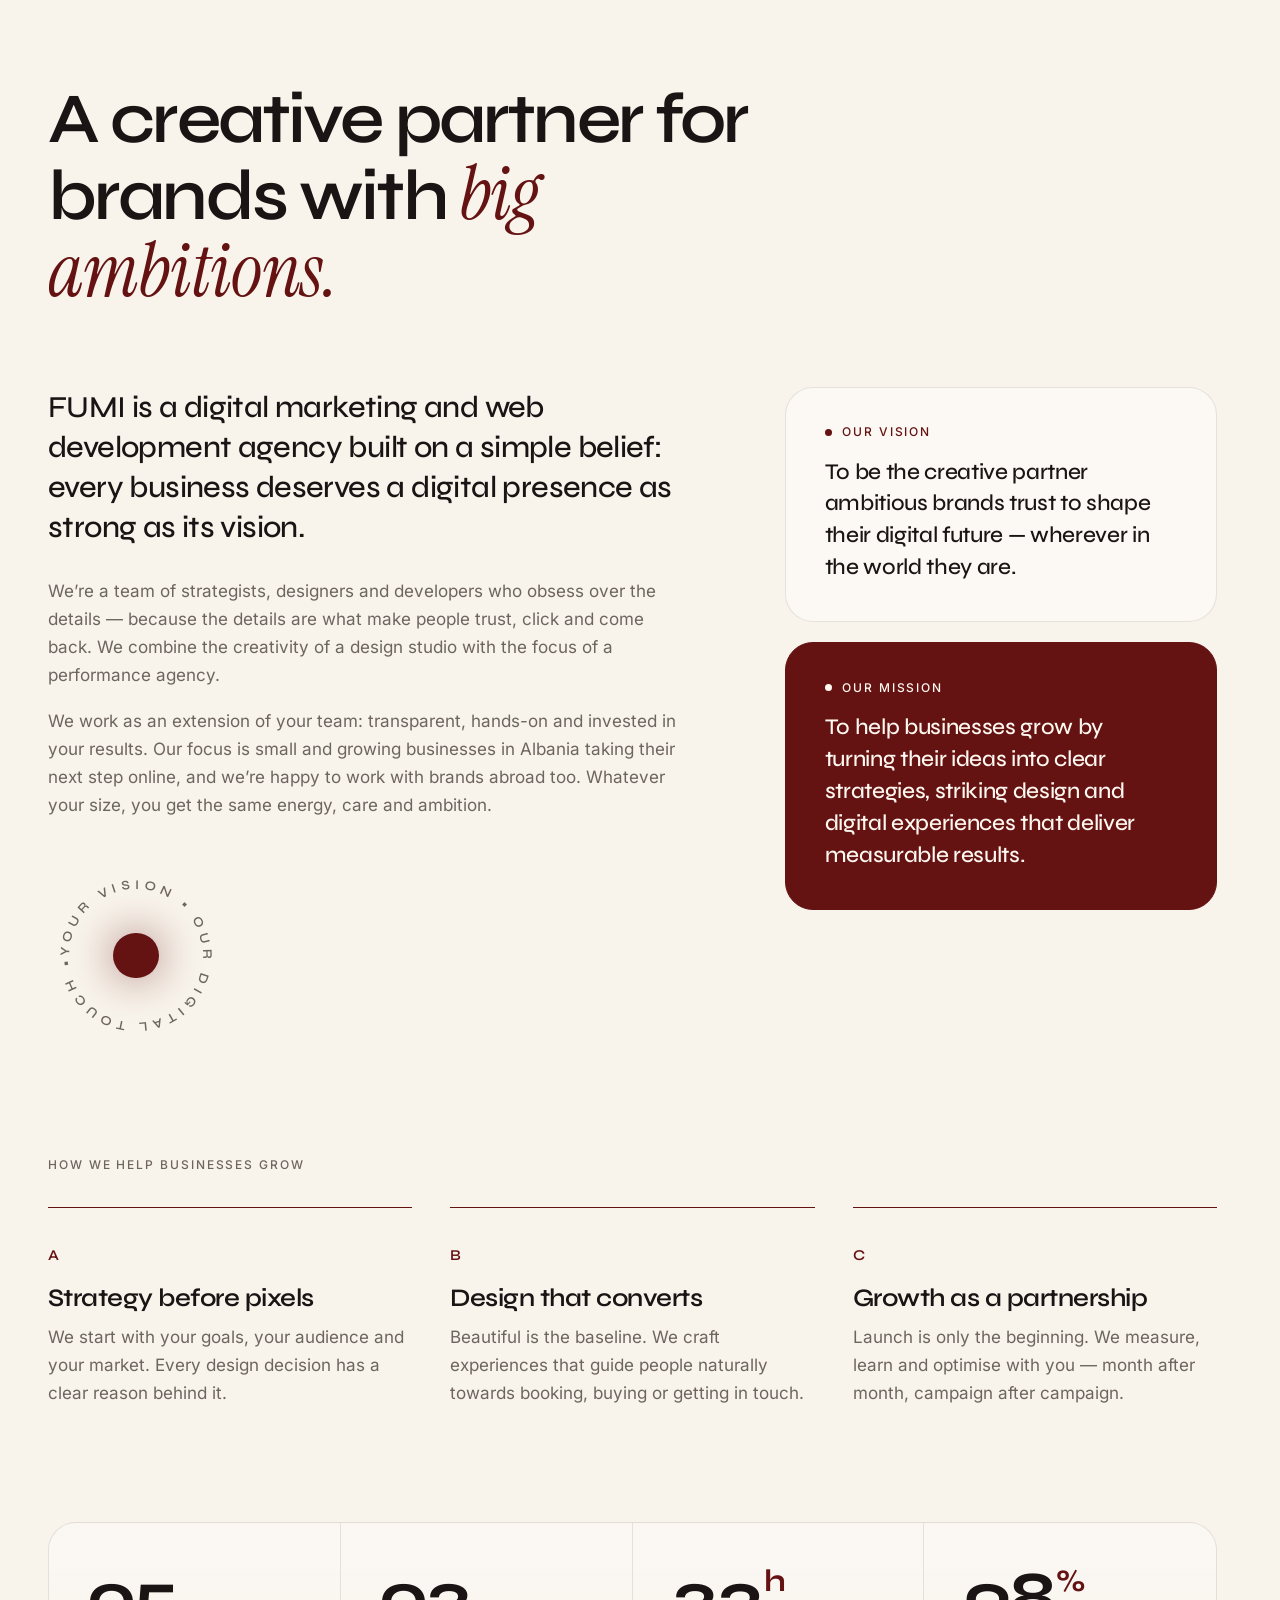
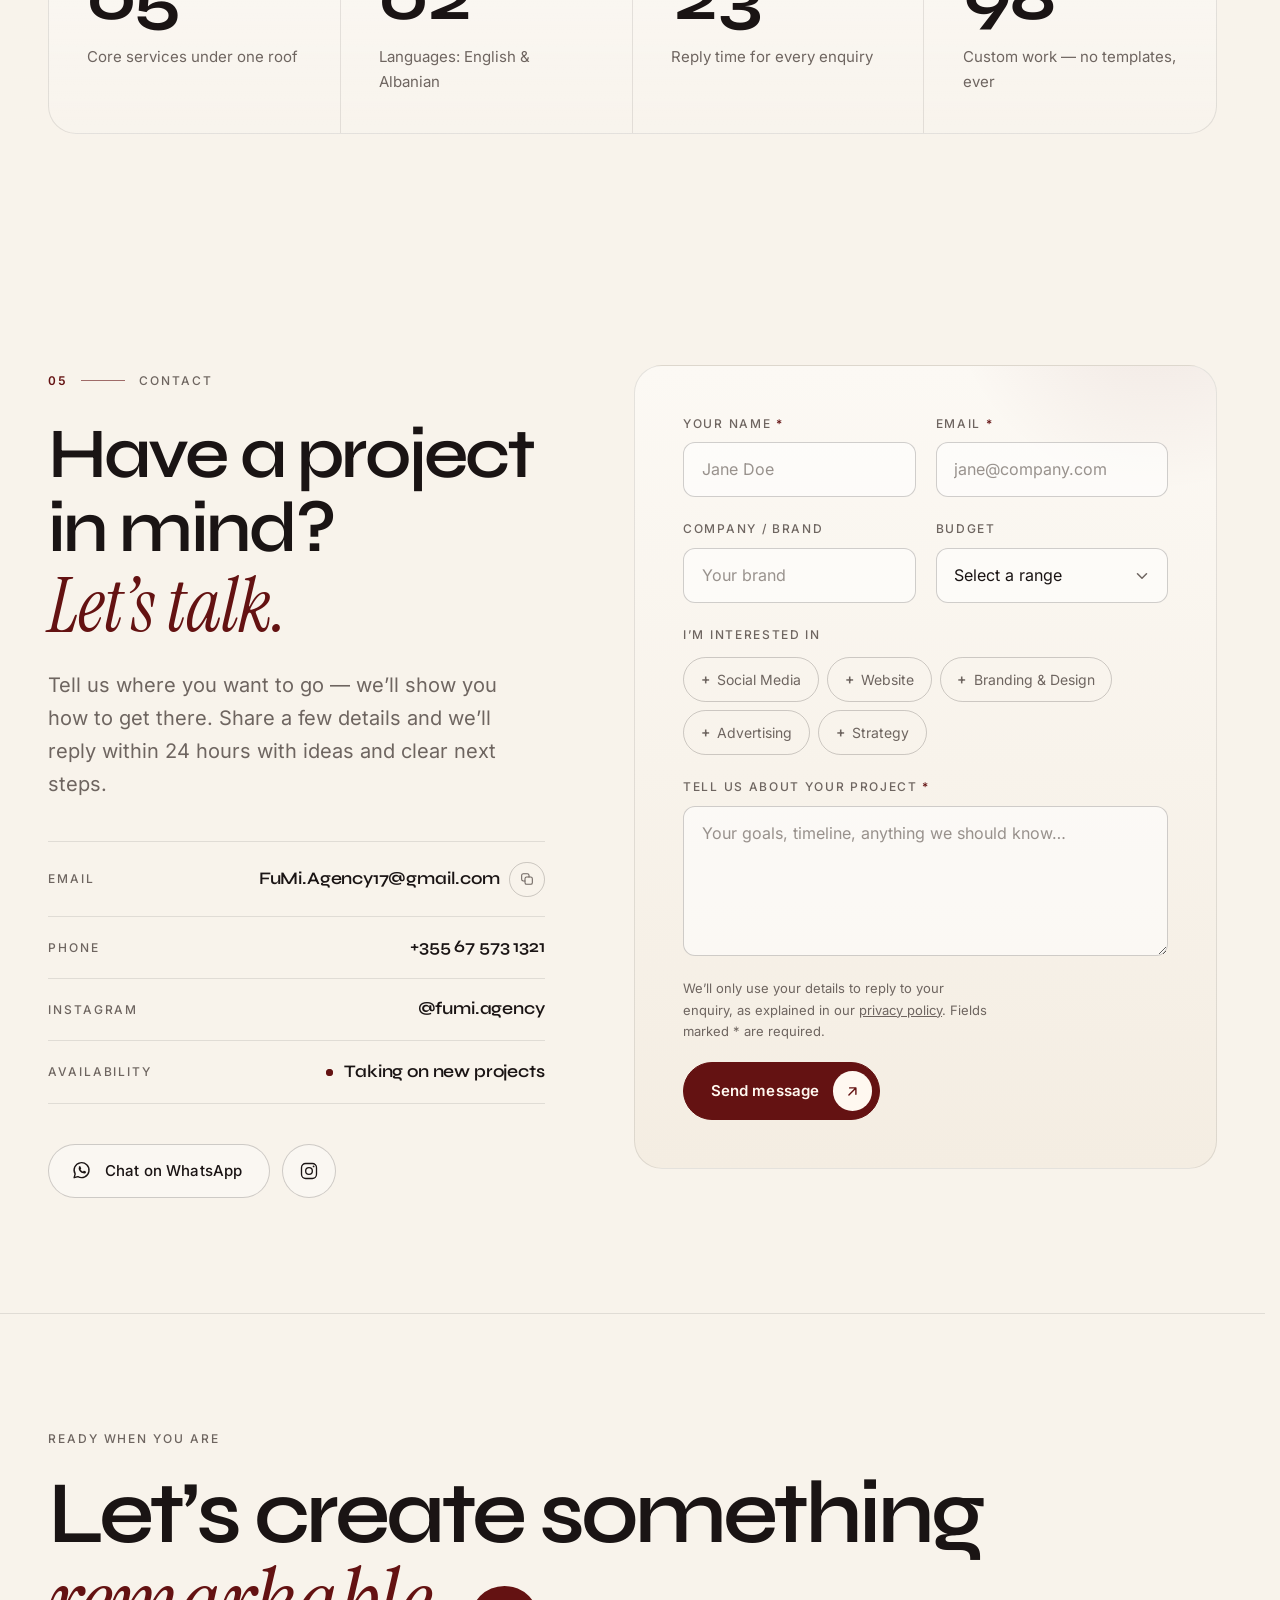
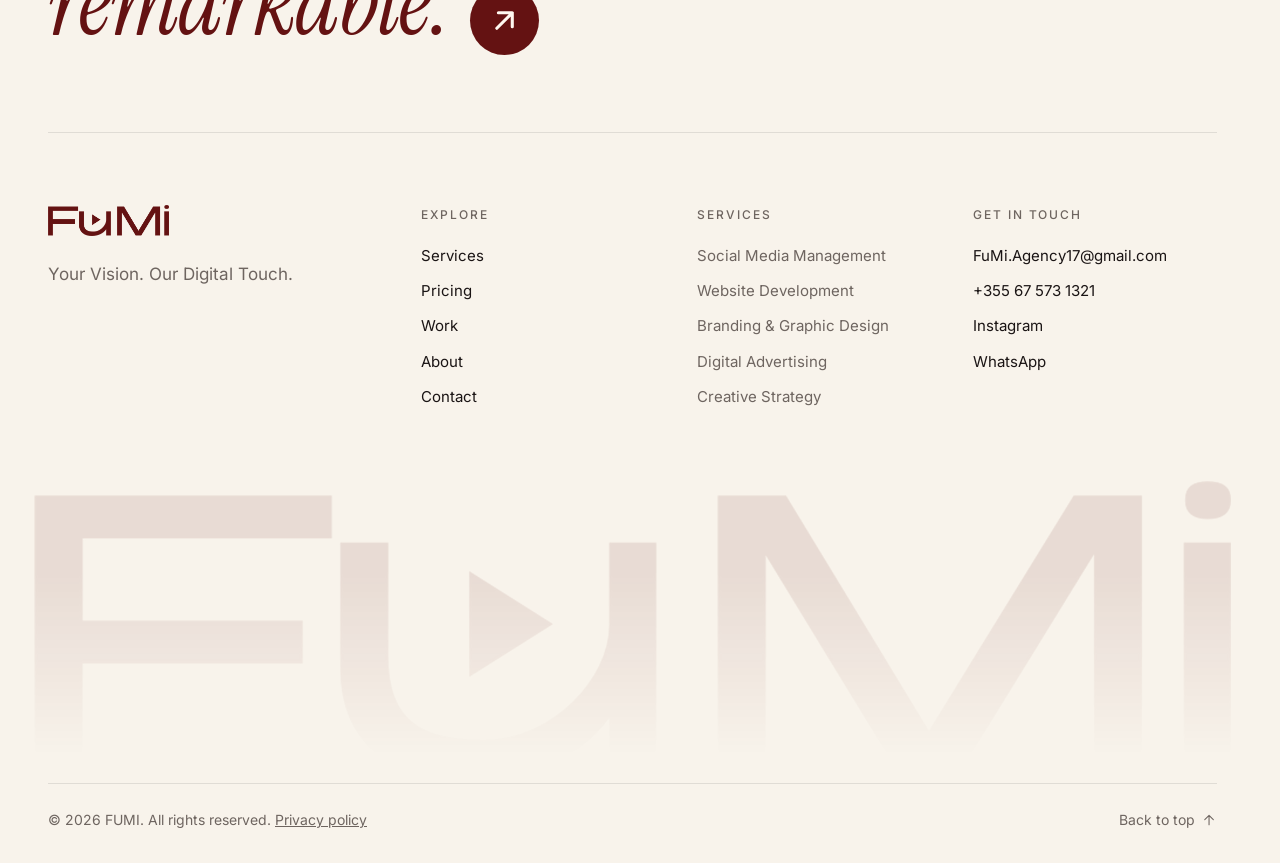
==== commit 81ea078c: "Improve credibility, pricing clarity and local SEO; add privacy policy - Label the six portfolio pie" ====
--- a/index.html
+++ b/index.html
@@ -3,8 +3,8 @@
 <head>
   <meta charset="UTF-8">
   <meta name="viewport" content="width=device-width, initial-scale=1">
-  <title>FUMI — Digital Marketing &amp; Web Development Agency</title>
-  <meta name="description" content="FUMI is a digital marketing and web development agency. We craft websites, brand identities, social media and ad campaigns that help ambitious businesses grow. Your Vision. Our Digital Touch.">
+  <title>FUMI — Digital Marketing &amp; Web Development Agency in Albania</title>
+  <meta name="description" content="FUMI is a digital marketing and web development agency in Albania. We create websites, social media content, branding and ad campaigns that help businesses win more customers. Clear monthly packages from €150.">
   <meta name="theme-color" content="#F8F3EB">
   <meta name="color-scheme" content="light">
   <meta name="robots" content="index, follow">
@@ -18,16 +18,16 @@
   <meta property="og:site_name" content="FUMI">
   <meta property="og:locale" content="en_US">
   <meta property="og:locale:alternate" content="sq_AL">
-  <meta property="og:title" content="FUMI — Digital Marketing &amp; Web Development Agency">
-  <meta property="og:description" content="Websites, branding, social media and digital advertising for brands that refuse to blend in. Your Vision. Our Digital Touch.">
+  <meta property="og:title" content="FUMI — Digital Marketing &amp; Web Development Agency in Albania">
+  <meta property="og:description" content="Websites, social media, branding and digital advertising that help businesses in Albania and beyond win more customers.">
   <meta property="og:url" content="https://www.fumi.agency/">
   <meta property="og:image" content="https://www.fumi.agency/assets/og-image.png">
   <meta property="og:image:width" content="1200">
   <meta property="og:image:height" content="630">
   <meta property="og:image:alt" content="FUMI — Your Vision. Our Digital Touch.">
   <meta name="twitter:card" content="summary_large_image">
-  <meta name="twitter:title" content="FUMI — Digital Marketing &amp; Web Development Agency">
-  <meta name="twitter:description" content="Websites, branding, social media and digital advertising for brands that refuse to blend in.">
+  <meta name="twitter:title" content="FUMI — Digital Marketing &amp; Web Development Agency in Albania">
+  <meta name="twitter:description" content="Websites, social media, branding and digital advertising that help businesses in Albania and beyond win more customers.">
   <meta name="twitter:image" content="https://www.fumi.agency/assets/og-image.png">
 
   <link rel="icon" href="assets/favicon.svg" type="image/svg+xml">
@@ -39,18 +39,19 @@
     setTimeout(function () { if (!window.__fumi) document.documentElement.className = 'no-js'; }, 4000);
   </script>
 
-  <link rel="preconnect" href="https://fonts.googleapis.com">
-  <link rel="preconnect" href="https://fonts.gstatic.com" crossorigin>
-  <link rel="stylesheet" href="https://fonts.googleapis.com/css2?family=Instrument+Serif:ital@1&family=Inter:wght@400;500;600&family=Syne:wght@500;600;700;800&display=swap">
+  <!-- Fonts are self-hosted in assets/fonts (no request to Google) -->
+  <link rel="preload" href="assets/fonts/syne-latin.woff2" as="font" type="font/woff2" crossorigin>
+  <link rel="preload" href="assets/fonts/inter-latin.woff2" as="font" type="font/woff2" crossorigin>
+  <link rel="stylesheet" href="css/fonts.css">
   <link rel="stylesheet" href="css/style.css">
   <script src="js/main.js" defer></script>
 
   <script type="application/ld+json">
   {
     "@context": "https://schema.org",
-    "@type": "Organization",
+    "@type": "ProfessionalService",
     "name": "FUMI",
-    "description": "Digital marketing and web development agency offering social media management, website development, branding & graphic design, digital advertising and creative strategy.",
+    "description": "Digital marketing and web development agency in Albania offering social media management, website development, branding & graphic design, digital advertising and creative strategy.",
     "slogan": "Your Vision. Our Digital Touch.",
     "url": "https://www.fumi.agency/",
     "logo": "https://www.fumi.agency/assets/logo.png",
@@ -66,10 +67,18 @@
       "email": "FuMi.Agency17@gmail.com",
       "availableLanguage": ["English", "Albanian"]
     },
-    "areaServed": "Worldwide",
+    "areaServed": ["Albania", "Worldwide"],
+    "priceRange": "€100 – €1,200",
+    "currenciesAccepted": "EUR, ALL",
     "knowsAbout": ["Social Media Management", "Website Development", "Branding", "Graphic Design", "Digital Advertising", "Creative Strategy"]
   }
   </script>
+  <!-- ANALYTICS — switched off until you have an account.
+       Plausible (plausible.io) needs no cookies or consent banner, so the privacy policy stays accurate.
+       Add fumi.agency in your Plausible dashboard, then delete the two comment lines around the script tag.
+       Do the same in the other language file. If you choose Google Analytics instead, update the privacy policy too.
+  <script defer data-domain="fumi.agency" src="https://plausible.io/js/script.js"></script>
+  -->
 </head>
 <body>
   <a class="skip-link" href="#main">Skip to content</a>
@@ -177,7 +186,7 @@
             <span class="line"><span style="--i:1"><em>Our Digital Touch.</em></span></span>
           </p>
           <div class="hero__aside">
-            <p class="hero__intro" data-hero style="--hd:.9s">FUMI is a creative digital agency for brands that refuse to blend in. We combine strategy, design and technology to build websites, campaigns and identities that turn attention into lasting growth.</p>
+            <p class="hero__intro" data-hero style="--hd:.9s">We help businesses in Albania and beyond win more customers online, with social media people stop for, websites that turn visitors into clients and ads that reach the right people.</p>
             <div class="hero__actions" data-hero style="--hd:1s">
               <a class="btn btn--primary btn--icon" href="#contact" data-magnetic>
                 <span class="btn__label">Let’s Talk</span>
@@ -410,12 +419,12 @@
           </div>
           <ul class="extras__list" data-reveal-group>
             <li data-reveal><a class="extra" href="#contact" data-service="Social Media Management" data-package="Social Media Management (€150/month)"><span class="extra__name">Social Media Management</span><span class="extra__price">€150<small>/month</small><span class="extra__all" data-eur="150"></span></span><svg class="icon extra__arrow" aria-hidden="true"><use href="#i-arrow"/></svg></a></li>
-            <li data-reveal><a class="extra" href="#contact" data-service="Social Media Management" data-package="Posts &amp; Reels Package (€250)"><span class="extra__name">Posts &amp; Reels Package</span><span class="extra__price">€250<span class="extra__all" data-eur="250"></span></span><svg class="icon extra__arrow" aria-hidden="true"><use href="#i-arrow"/></svg></a></li>
-            <li data-reveal><a class="extra" href="#contact" data-service="Digital Advertising" data-package="Meta / Google Ads Management (€100)"><span class="extra__name">Meta / Google Ads Management</span><span class="extra__price">€100<span class="extra__all" data-eur="100"></span></span><svg class="icon extra__arrow" aria-hidden="true"><use href="#i-arrow"/></svg></a></li>
-            <li data-reveal><a class="extra" href="#contact" data-service="Branding &amp; Graphic Design" data-package="Logo Design (€100)"><span class="extra__name">Logo Design</span><span class="extra__price">€100<span class="extra__all" data-eur="100"></span></span><svg class="icon extra__arrow" aria-hidden="true"><use href="#i-arrow"/></svg></a></li>
-            <li data-reveal><a class="extra" href="#contact" data-service="Branding &amp; Graphic Design" data-package="Complete Branding (€600)"><span class="extra__name">Complete Branding</span><span class="extra__price">€600<span class="extra__all" data-eur="600"></span></span><svg class="icon extra__arrow" aria-hidden="true"><use href="#i-arrow"/></svg></a></li>
-            <li data-reveal><a class="extra" href="#contact" data-service="Website Development" data-package="Business Website (€200)"><span class="extra__name">Business Website</span><span class="extra__price">€200<span class="extra__all" data-eur="200"></span></span><svg class="icon extra__arrow" aria-hidden="true"><use href="#i-arrow"/></svg></a></li>
-            <li data-reveal><a class="extra" href="#contact" data-service="Website Development" data-package="Premium Business Website (€1,200)"><span class="extra__name">Premium Business Website</span><span class="extra__price">€1,200<span class="extra__all" data-eur="1200"></span></span><svg class="icon extra__arrow" aria-hidden="true"><use href="#i-arrow"/></svg></a></li>
+            <li data-reveal><a class="extra" href="#contact" data-service="Social Media Management" data-package="Posts &amp; Reels Package (€250, one-off)"><span class="extra__name">Posts &amp; Reels Package</span><span class="extra__price">€250<small>one-off</small><span class="extra__all" data-eur="250"></span></span><svg class="icon extra__arrow" aria-hidden="true"><use href="#i-arrow"/></svg></a></li>
+            <li data-reveal><a class="extra" href="#contact" data-service="Digital Advertising" data-package="Meta / Google Ads Management (€100/month)"><span class="extra__name">Meta / Google Ads Management</span><span class="extra__price">€100<small>/month</small><span class="extra__all" data-eur="100"></span></span><svg class="icon extra__arrow" aria-hidden="true"><use href="#i-arrow"/></svg></a></li>
+            <li data-reveal><a class="extra" href="#contact" data-service="Branding &amp; Graphic Design" data-package="Logo Design (€100, one-off)"><span class="extra__name">Logo Design</span><span class="extra__price">€100<small>one-off</small><span class="extra__all" data-eur="100"></span></span><svg class="icon extra__arrow" aria-hidden="true"><use href="#i-arrow"/></svg></a></li>
+            <li data-reveal><a class="extra" href="#contact" data-service="Branding &amp; Graphic Design" data-package="Complete Branding (€600, one-off)"><span class="extra__name">Complete Branding</span><span class="extra__price">€600<small>one-off</small><span class="extra__all" data-eur="600"></span></span><svg class="icon extra__arrow" aria-hidden="true"><use href="#i-arrow"/></svg></a></li>
+            <li data-reveal><a class="extra" href="#contact" data-service="Website Development" data-package="Business Website (€200, one-off)"><span class="extra__name">Business Website</span><span class="extra__price">€200<small>one-off</small><span class="extra__all" data-eur="200"></span></span><svg class="icon extra__arrow" aria-hidden="true"><use href="#i-arrow"/></svg></a></li>
+            <li data-reveal><a class="extra" href="#contact" data-service="Website Development" data-package="Premium Business Website (€1,200, one-off)"><span class="extra__name">Premium Business Website</span><span class="extra__price">€1,200<small>one-off</small><span class="extra__all" data-eur="1200"></span></span><svg class="icon extra__arrow" aria-hidden="true"><use href="#i-arrow"/></svg></a></li>
             <li data-reveal><a class="extra" href="#contact" data-service="Website Development" data-package="Website Maintenance (€100/month)"><span class="extra__name">Website Maintenance</span><span class="extra__price">€100<small>/month</small><span class="extra__all" data-eur="100"></span></span><svg class="icon extra__arrow" aria-hidden="true"><use href="#i-arrow"/></svg></a></li>
             <li data-reveal><a class="extra" href="#contact" data-service="Creative Strategy" data-package="Marketing Strategy (€250/month)"><span class="extra__name">Marketing Strategy</span><span class="extra__price">€250<small>/month</small><span class="extra__all" data-eur="250"></span></span><svg class="icon extra__arrow" aria-hidden="true"><use href="#i-arrow"/></svg></a></li>
           </ul>
@@ -452,12 +461,25 @@
               <summary>Why are prices shown in euros and lekë?</summary>
               <p class="faq__answer">Our prices are set in euros. The amounts in lekë are approximate, based on a recent exchange rate, to give you a quick idea of the cost.</p>
             </details>
-            <!-- More questions worth answering once you've decided the details:
-                 · Is there a minimum contract length?
-                 · How and when do I pay?
-                 · Is the advertising budget included in the price?
-                 · How many rounds of revisions are included?
-                 Copy a <details class="faq__item" data-reveal> block above to add one. -->
+            <!-- DRAFT ANSWERS — hidden until you confirm them. These are common agency terms, not your real policy yet.
+                 Edit each answer to match how you actually work, then delete the word "hidden" from its <details> line.
+                 Do the same in sq/index.html. -->
+            <details class="faq__item" data-reveal hidden>
+              <summary>Is there a minimum contract length?</summary>
+              <p class="faq__answer">No. Monthly packages run month to month with no long-term contract. We recommend at least three months to see real results, and you can cancel with 30 days’ notice.</p>
+            </details>
+            <details class="faq__item" data-reveal hidden>
+              <summary>How and when do I pay?</summary>
+              <p class="faq__answer">Monthly packages are paid at the start of each month. One-off projects such as websites and branding are paid 50% upfront and 50% on delivery. We accept bank transfer.</p>
+            </details>
+            <details class="faq__item" data-reveal hidden>
+              <summary>Is the advertising budget included in the price?</summary>
+              <p class="faq__answer">No. Our fee covers planning, setting up and managing your campaigns. The ad budget itself is paid directly to Meta or Google, and you decide how much to spend. We’ll suggest a starting budget that fits your goals.</p>
+            </details>
+            <details class="faq__item" data-reveal hidden>
+              <summary>How many rounds of revisions are included?</summary>
+              <p class="faq__answer">Every design project includes two rounds of revisions. Extra rounds are possible and agreed in advance.</p>
+            </details>
           </div>
         </div>
       </div>
@@ -470,8 +492,8 @@
       <div class="container">
         <header class="section-head">
           <p class="section-label" data-reveal><span class="section-label__num">03</span>Our Work</p>
-          <h2 class="section-title" id="work-title" data-reveal>Selected projects, crafted with <em>intention.</em></h2>
-          <p class="section-intro" data-reveal>A glimpse of the websites, identities and campaigns we create. Every project starts with a clear goal — and ends with work our clients are proud to share.</p>
+          <h2 class="section-title" id="work-title" data-reveal>Concept work, crafted with <em>intention.</em></h2>
+          <p class="section-intro" data-reveal>These are concept projects, not client work. We made them ourselves to show the style and thinking we bring to websites, identities and social media content.</p>
         </header>
 
         <div class="work__filters" role="group" aria-label="Filter projects" data-reveal>
@@ -484,7 +506,7 @@
 
         <div class="work__grid">
           <!-- Project 1 -->
-          <article class="project" data-category="web" data-label="Web Design · 2026" data-service="Website Development" data-reveal>
+          <article class="project" data-category="web" data-label="Web Design · Concept" data-service="Website Development" data-reveal>
             <div class="project__media" aria-hidden="true">
               <div class="mock mock--nova">
                 <div class="m-browser">
@@ -508,20 +530,18 @@
             <div class="project__meta">
               <h3 class="project__title"><button class="project__open" type="button" aria-haspopup="dialog">Nova Atelier</button></h3>
               <p class="project__desc">E-commerce experience for a contemporary fashion label.</p>
-              <ul class="project__tags"><li>Web Design</li><li>2026</li></ul>
+              <ul class="project__tags"><li>Web Design</li><li>Concept</li></ul>
             </div>
             <div class="project__details" hidden>
-              <h4>Overview</h4>
-              <p>Nova Atelier needed an online store that felt as considered as their collections. We designed and built a fast, editorial-style shop that puts the product first and makes checkout effortless.</p>
-              <h4>The challenge</h4>
-              <p>Their previous store looked generic, loaded slowly on mobile and failed to communicate the craftsmanship behind each piece.</p>
-              <h4>What we did</h4>
+              <h4>The idea</h4>
+              <p>An online store for an imagined fashion label that should feel as considered as its collections: fast, editorial in style, product first, with an effortless checkout.</p>
+              <h4>What this concept covers</h4>
               <ul><li>UX research &amp; site architecture</li><li>Editorial art direction &amp; UI design</li><li>Custom e-commerce development</li><li>Performance &amp; SEO optimisation</li></ul>
             </div>
           </article>
 
           <!-- Project 2 -->
-          <article class="project" data-category="branding" data-label="Branding · 2026" data-service="Branding &amp; Graphic Design" data-reveal>
+          <article class="project" data-category="branding" data-label="Branding · Concept" data-service="Branding &amp; Graphic Design" data-reveal>
             <div class="project__media" aria-hidden="true">
               <div class="mock mock--lumen">
                 <div class="lumen-board">
@@ -535,20 +555,18 @@
             <div class="project__meta">
               <h3 class="project__title"><button class="project__open" type="button" aria-haspopup="dialog">Lumen Coffee Co.</button></h3>
               <p class="project__desc">Visual identity for a specialty coffee roastery.</p>
-              <ul class="project__tags"><li>Branding</li><li>2026</li></ul>
+              <ul class="project__tags"><li>Branding</li><li>Concept</li></ul>
             </div>
             <div class="project__details" hidden>
-              <h4>Overview</h4>
-              <p>A warm, confident identity for a roastery that wanted to stand out on crowded shelves and busy streets. The rising-sun mark captures the ritual of the first cup of the day.</p>
-              <h4>The challenge</h4>
-              <p>Lumen was opening its first café and retail range, and needed a brand that works everywhere — from cups and bags to signage and Instagram.</p>
-              <h4>What we did</h4>
+              <h4>The idea</h4>
+              <p>A warm, confident identity for an imagined coffee roastery that needs to stand out on crowded shelves and busy streets. The rising-sun mark captures the ritual of the first cup of the day.</p>
+              <h4>What this concept covers</h4>
               <ul><li>Brand strategy &amp; positioning</li><li>Logo &amp; visual identity system</li><li>Packaging &amp; print design</li><li>Brand guidelines</li></ul>
             </div>
           </article>
 
           <!-- Project 3 -->
-          <article class="project" data-category="social" data-label="Social Media · 2026" data-service="Social Media Management" data-reveal>
+          <article class="project" data-category="social" data-label="Social Media · Concept" data-service="Social Media Management" data-reveal>
             <div class="project__media" aria-hidden="true">
               <div class="mock mock--pulse">
                 <div class="m-phone">
@@ -565,20 +583,18 @@
             <div class="project__meta">
               <h3 class="project__title"><button class="project__open" type="button" aria-haspopup="dialog">Pulse Fitness</button></h3>
               <p class="project__desc">Launch campaign &amp; content system for a boutique gym.</p>
-              <ul class="project__tags"><li>Social Media</li><li>2026</li></ul>
+              <ul class="project__tags"><li>Social Media</li><li>Concept</li></ul>
             </div>
             <div class="project__details" hidden>
-              <h4>Overview</h4>
-              <p>We built a bold, energetic content system that made Pulse impossible to scroll past — and gave their team templates to stay consistent every single week.</p>
-              <h4>The challenge</h4>
-              <p>A new gym entering a competitive market, with no online presence and only six weeks until opening day.</p>
-              <h4>What we did</h4>
+              <h4>The idea</h4>
+              <p>A bold, energetic content system for an imagined boutique gym, designed to be impossible to scroll past and built on templates that keep every week consistent.</p>
+              <h4>What this concept covers</h4>
               <ul><li>Social media strategy &amp; content calendar</li><li>Campaign concept &amp; art direction</li><li>Reels, stories &amp; post templates</li><li>Community management &amp; reporting</li></ul>
             </div>
           </article>
 
           <!-- Project 4 -->
-          <article class="project" data-category="web" data-label="Web Design · 2026" data-service="Website Development" data-reveal>
+          <article class="project" data-category="web" data-label="Web Design · Concept" data-service="Website Development" data-reveal>
             <div class="project__media" aria-hidden="true">
               <div class="mock mock--orbit">
                 <div class="m-browser m-browser--dark">
@@ -600,20 +616,18 @@
             <div class="project__meta">
               <h3 class="project__title"><button class="project__open" type="button" aria-haspopup="dialog">Orbit Finance</button></h3>
               <p class="project__desc">Product website &amp; dashboard UI for a fintech startup.</p>
-              <ul class="project__tags"><li>Web Design</li><li>2026</li></ul>
+              <ul class="project__tags"><li>Web Design</li><li>Concept</li></ul>
             </div>
             <div class="project__details" hidden>
-              <h4>Overview</h4>
-              <p>Orbit makes business finance simple. We translated a complex product into a clear, trustworthy website and designed a dashboard that users understand at a glance.</p>
-              <h4>The challenge</h4>
-              <p>Explaining a technical product to non-technical founders — while building enough trust for them to connect their bank accounts.</p>
-              <h4>What we did</h4>
+              <h4>The idea</h4>
+              <p>A website and dashboard for an imagined fintech startup, turning a complex product into something clear, trustworthy and understood at a glance.</p>
+              <h4>What this concept covers</h4>
               <ul><li>Messaging &amp; information architecture</li><li>Website UI design &amp; development</li><li>Dashboard UX/UI design</li><li>Design system &amp; component library</li></ul>
             </div>
           </article>
 
           <!-- Project 5 -->
-          <article class="project" data-category="branding" data-label="Branding · 2026" data-service="Branding &amp; Graphic Design" data-reveal>
+          <article class="project" data-category="branding" data-label="Branding · Concept" data-service="Branding &amp; Graphic Design" data-reveal>
             <div class="project__media" aria-hidden="true">
               <div class="mock mock--verde">
                 <span class="verde-leaf"></span>
@@ -628,20 +642,18 @@
             <div class="project__meta">
               <h3 class="project__title"><button class="project__open" type="button" aria-haspopup="dialog">Verde Botanics</button></h3>
               <p class="project__desc">Identity &amp; packaging for an organic skincare brand.</p>
-              <ul class="project__tags"><li>Branding</li><li>2026</li></ul>
+              <ul class="project__tags"><li>Branding</li><li>Concept</li></ul>
             </div>
             <div class="project__details" hidden>
-              <h4>Overview</h4>
-              <p>A calm, nature-led identity for a skincare brand built on organic ingredients — clean typography, earthy tones and packaging that feels as good as the product inside.</p>
-              <h4>The challenge</h4>
-              <p>Standing out in a saturated “natural beauty” market without falling into the usual clichés.</p>
-              <h4>What we did</h4>
+              <h4>The idea</h4>
+              <p>A calm, nature-led identity for an imagined organic skincare brand: clean typography, earthy tones and packaging that feels as good as the product inside.</p>
+              <h4>What this concept covers</h4>
               <ul><li>Brand positioning</li><li>Logo &amp; identity system</li><li>Packaging design for the full range</li><li>Launch visuals for web &amp; social</li></ul>
             </div>
           </article>
 
           <!-- Project 6 -->
-          <article class="project" data-category="social" data-label="Social Media · 2026" data-service="Social Media Management" data-reveal>
+          <article class="project" data-category="social" data-label="Social Media · Concept" data-service="Social Media Management" data-reveal>
             <div class="project__media" aria-hidden="true">
               <div class="mock mock--aurum">
                 <div class="aurum-stories">
@@ -655,14 +667,12 @@
             <div class="project__meta">
               <h3 class="project__title"><button class="project__open" type="button" aria-haspopup="dialog">Aurum Hotels</button></h3>
               <p class="project__desc">Instagram storytelling for a boutique hotel group.</p>
-              <ul class="project__tags"><li>Social Media</li><li>2026</li></ul>
+              <ul class="project__tags"><li>Social Media</li><li>Concept</li></ul>
             </div>
             <div class="project__details" hidden>
-              <h4>Overview</h4>
-              <p>We turned Aurum’s beautiful properties into an ongoing visual story — aspirational content that inspires guests to book directly.</p>
-              <h4>The challenge</h4>
-              <p>Stunning locations, but an inconsistent feed that didn’t reflect the premium experience guests actually get.</p>
-              <h4>What we did</h4>
+              <h4>The idea</h4>
+              <p>Instagram storytelling for an imagined boutique hotel group, with aspirational content designed to inspire guests to book directly.</p>
+              <h4>What this concept covers</h4>
               <ul><li>Content strategy &amp; visual direction</li><li>Photo &amp; video content planning</li><li>Stories, reels &amp; highlights design</li><li>Paid social campaigns</li></ul>
             </div>
           </article>
@@ -682,7 +692,7 @@
           <div class="about__story">
             <p class="about__lead" data-reveal>FUMI is a digital marketing and web development agency built on a simple belief: every business deserves a digital presence as strong as its vision.</p>
             <p data-reveal>We’re a team of strategists, designers and developers who obsess over the details — because the details are what make people trust, click and come back. We combine the creativity of a design studio with the focus of a performance agency.</p>
-            <p data-reveal>We work as an extension of your team: transparent, hands-on and invested in your results. Whether you’re a local business taking its first big step online or an international brand ready to level up, we bring the same energy, care and ambition to every project.</p>
+            <p data-reveal>We work as an extension of your team: transparent, hands-on and invested in your results. Our focus is small and growing businesses in Albania taking their next step online, and we’re happy to work with brands abroad too. Whatever your size, you get the same energy, care and ambition.</p>
 
             <div class="about__badge" data-reveal aria-hidden="true">
               <svg class="badge__text" viewBox="0 0 200 200">
@@ -834,10 +844,10 @@
                 <label for="f-budget">Budget</label>
                 <select id="f-budget" name="budget">
                   <option value="">Select a range</option>
-                  <option>Under €1,000</option>
-                  <option>€1,000 – €3,000</option>
-                  <option>€3,000 – €7,500</option>
-                  <option>€7,500+</option>
+                  <option>Under €300 / month</option>
+                  <option>€300 – €600 / month</option>
+                  <option>One-off project under €1,000</option>
+                  <option>One-off project €1,000+</option>
                   <option>Not sure yet</option>
                 </select>
               </div>
@@ -861,7 +871,7 @@
             </div>
 
             <div class="form__footer">
-              <p class="form__note">We’ll only use your details to reply to your enquiry. Fields marked * are required.</p>
+              <p class="form__note">We’ll only use your details to reply to your enquiry, as explained in our <a href="privacy.html">privacy policy</a>. Fields marked * are required.</p>
               <button class="btn btn--primary btn--icon btn--submit" type="submit">
                 <span class="btn__label">Send message</span>
                 <span class="btn__icon" aria-hidden="true"><svg class="icon"><use href="#i-arrow"/></svg><svg class="icon"><use href="#i-arrow"/></svg></span>
@@ -929,7 +939,7 @@
       <div class="footer__wordmark" aria-hidden="true"><img src="assets/logo-fumi.png" srcset="assets/logo-fumi-480.webp 480w, assets/logo-fumi-960.webp 960w, assets/logo-fumi.webp 1903w" sizes="(min-width: 1320px) 1320px, 100vw" alt="" width="1903" height="480" loading="lazy"></div>
 
       <div class="footer__bottom">
-        <p>© <span data-year>2026</span> FUMI. All rights reserved.</p>
+        <p>© <span data-year>2026</span> FUMI. All rights reserved. <a href="privacy.html">Privacy policy</a></p>
         <a class="to-top" href="#home">Back to top <svg class="icon" aria-hidden="true"><use href="#i-arrow"/></svg></a>
       </div>
     </div>
--- a/css/fonts.css
+++ b/css/fonts.css
@@ -0,0 +1,50 @@
+/* Self-hosted Google Fonts (SIL Open Font License). Latin + Latin Extended only:
+   enough for English and Albanian. Inter and Syne are variable fonts, so one file covers every weight. */
+@font-face {
+  font-family: 'Instrument Serif';
+  font-style: italic;
+  font-weight: 400;
+  font-display: swap;
+  src: url('../assets/fonts/instrument-serif-italic-latin-ext.woff2') format('woff2');
+  unicode-range: U+0100-02BA, U+02BD-02C5, U+02C7-02CC, U+02CE-02D7, U+02DD-02FF, U+0304, U+0308, U+0329, U+1D00-1DBF, U+1E00-1E9F, U+1EF2-1EFF, U+2020, U+20A0-20AB, U+20AD-20C4, U+2113, U+2C60-2C7F, U+A720-A7FF;
+}
+@font-face {
+  font-family: 'Instrument Serif';
+  font-style: italic;
+  font-weight: 400;
+  font-display: swap;
+  src: url('../assets/fonts/instrument-serif-italic-latin.woff2') format('woff2');
+  unicode-range: U+0000-00FF, U+0131, U+0152-0153, U+02BB-02BC, U+02C6, U+02DA, U+02DC, U+0304, U+0308, U+0329, U+2000-206F, U+20AC, U+2122, U+2191, U+2193, U+2212, U+2215, U+FEFF, U+FFFD;
+}
+@font-face {
+  font-family: 'Inter';
+  font-style: normal;
+  font-weight: 400 600;
+  font-display: swap;
+  src: url('../assets/fonts/inter-latin-ext.woff2') format('woff2');
+  unicode-range: U+0100-02BA, U+02BD-02C5, U+02C7-02CC, U+02CE-02D7, U+02DD-02FF, U+0304, U+0308, U+0329, U+1D00-1DBF, U+1E00-1E9F, U+1EF2-1EFF, U+2020, U+20A0-20AB, U+20AD-20C4, U+2113, U+2C60-2C7F, U+A720-A7FF;
+}
+@font-face {
+  font-family: 'Inter';
+  font-style: normal;
+  font-weight: 400 600;
+  font-display: swap;
+  src: url('../assets/fonts/inter-latin.woff2') format('woff2');
+  unicode-range: U+0000-00FF, U+0131, U+0152-0153, U+02BB-02BC, U+02C6, U+02DA, U+02DC, U+0304, U+0308, U+0329, U+2000-206F, U+20AC, U+2122, U+2191, U+2193, U+2212, U+2215, U+FEFF, U+FFFD;
+}
+@font-face {
+  font-family: 'Syne';
+  font-style: normal;
+  font-weight: 500 800;
+  font-display: swap;
+  src: url('../assets/fonts/syne-latin-ext.woff2') format('woff2');
+  unicode-range: U+0100-02BA, U+02BD-02C5, U+02C7-02CC, U+02CE-02D7, U+02DD-02FF, U+0304, U+0308, U+0329, U+1D00-1DBF, U+1E00-1E9F, U+1EF2-1EFF, U+2020, U+20A0-20AB, U+20AD-20C4, U+2113, U+2C60-2C7F, U+A720-A7FF;
+}
+@font-face {
+  font-family: 'Syne';
+  font-style: normal;
+  font-weight: 500 800;
+  font-display: swap;
+  src: url('../assets/fonts/syne-latin.woff2') format('woff2');
+  unicode-range: U+0000-00FF, U+0131, U+0152-0153, U+02BB-02BC, U+02C6, U+02DA, U+02DC, U+0304, U+0308, U+0329, U+2000-206F, U+20AC, U+2122, U+2191, U+2193, U+2212, U+2215, U+FEFF, U+FFFD;
+}
--- a/css/style.css
+++ b/css/style.css
@@ -2530,6 +2530,23 @@
 .error-page__text { max-width: 30rem; margin: 0 auto 2.25rem; color: var(--muted); }
 .error-page .hero__dot { transform: none; }
 
+/* 20b. Legal pages (privacy policy)
+   ========================================================================== */
+.header--simple .header__actions { grid-column: 3; }
+.legal { padding: calc(var(--header-h) + clamp(3rem, 8vh, 5rem)) 0 clamp(4rem, 10vh, 6rem); }
+.legal__inner { width: min(100% - var(--gutter) * 2, 46rem); margin-inline: auto; }
+.legal h1 { font: 600 clamp(2.2rem, 1.4rem + 3vw, 3.6rem)/1.05 var(--font-display); letter-spacing: -.02em; margin: 0 0 .75rem; }
+.legal h2 { font: 600 1.25rem/1.3 var(--font-display); margin: 2.5rem 0 .75rem; }
+.legal p,
+.legal li { color: var(--muted); line-height: 1.7; }
+.legal p + p,
+.legal ul + p { margin-top: .9rem; }
+.legal ul { margin: .5rem 0 0; padding-left: 1.2rem; list-style: disc; }
+.legal li + li { margin-top: .45rem; }
+.legal a:not(.btn) { color: var(--accent-ink); text-underline-offset: .2em; }
+.legal__updated { margin-bottom: 2.5rem; font-size: .875rem; }
+.legal__back { margin-top: 3rem; }
+
 /* 21. Responsive
    ========================================================================== */
 @media (max-width: 1100px) {
@@ -2565,6 +2582,9 @@
 }
 
 @media (max-width: 720px) {
+  /* Let the hero size to its content on phones instead of stretching to the full screen height */
+  .hero { min-height: 0; }
+
   .services__grid { grid-template-columns: minmax(0, 1fr); }
   .service--featured { grid-column: auto; flex-direction: column; }
   .service__visual { min-height: 0; padding: 1rem 0 2rem; order: -1; }
